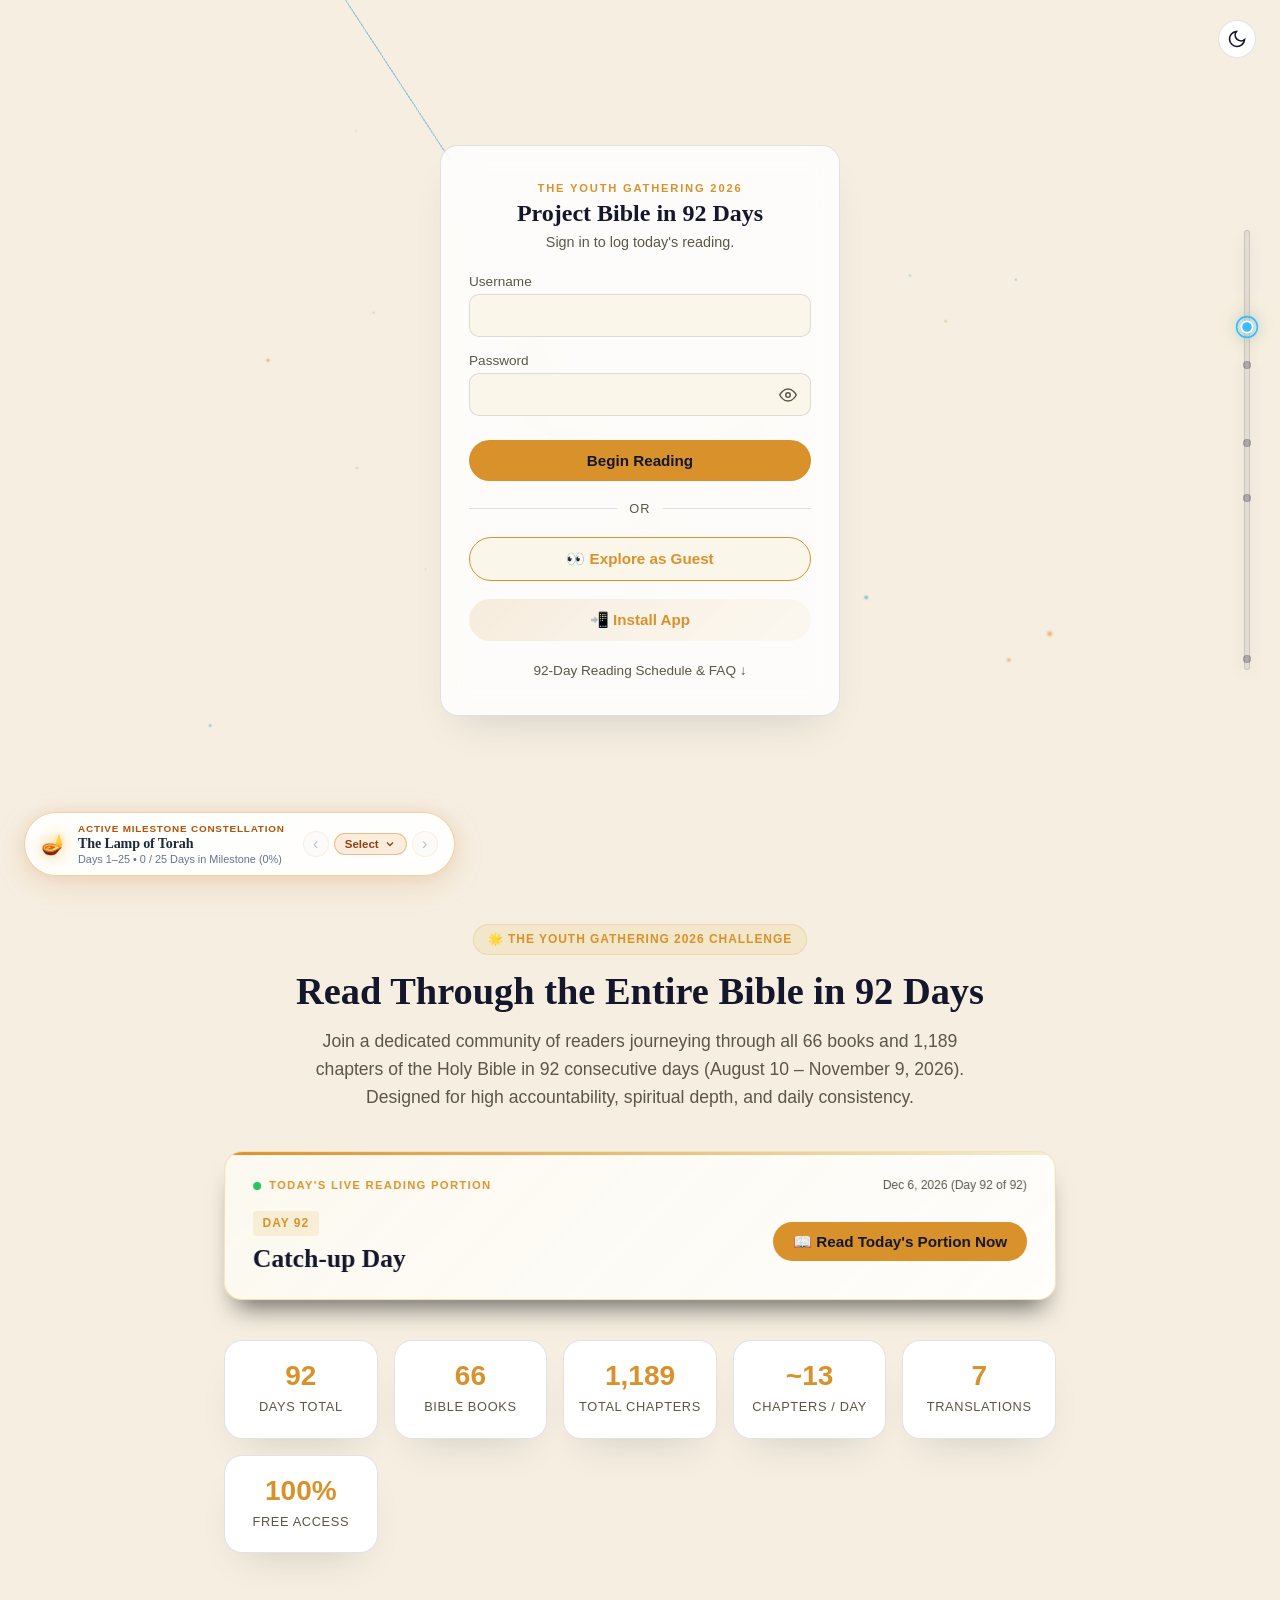
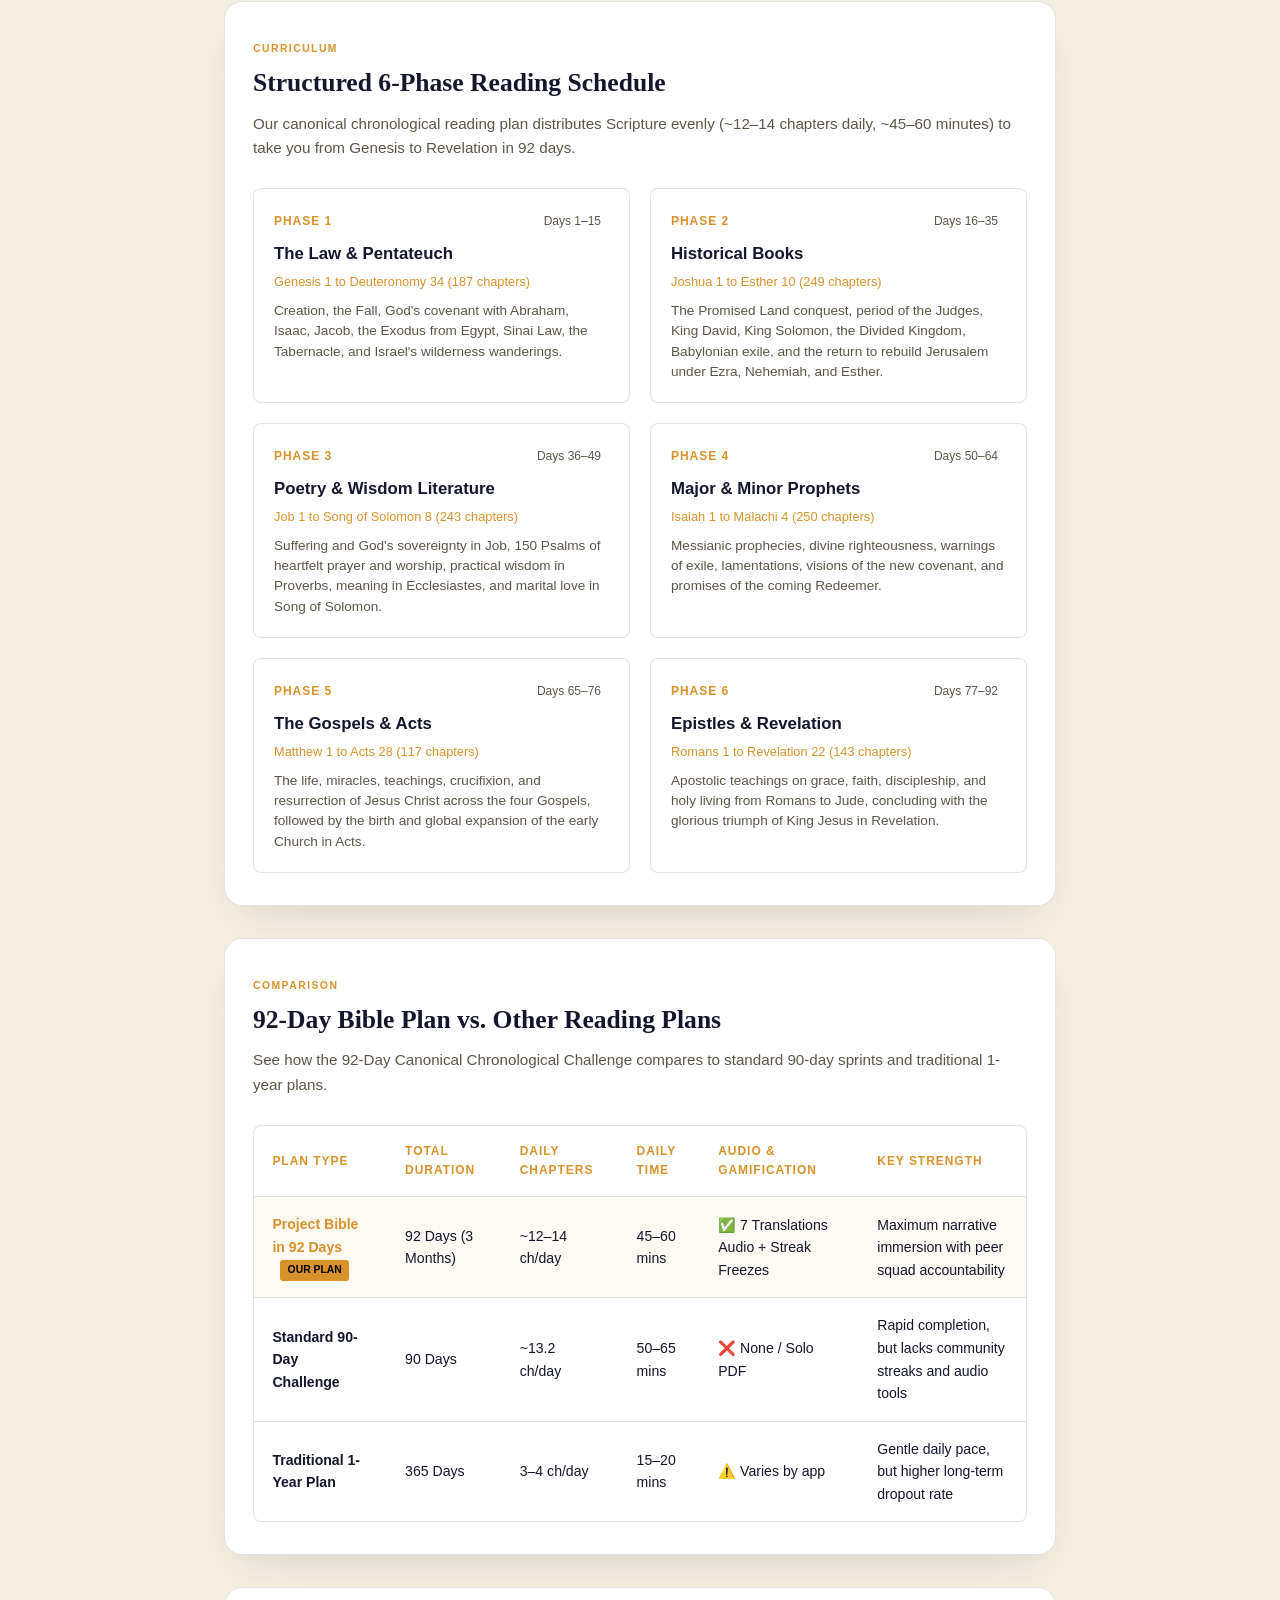
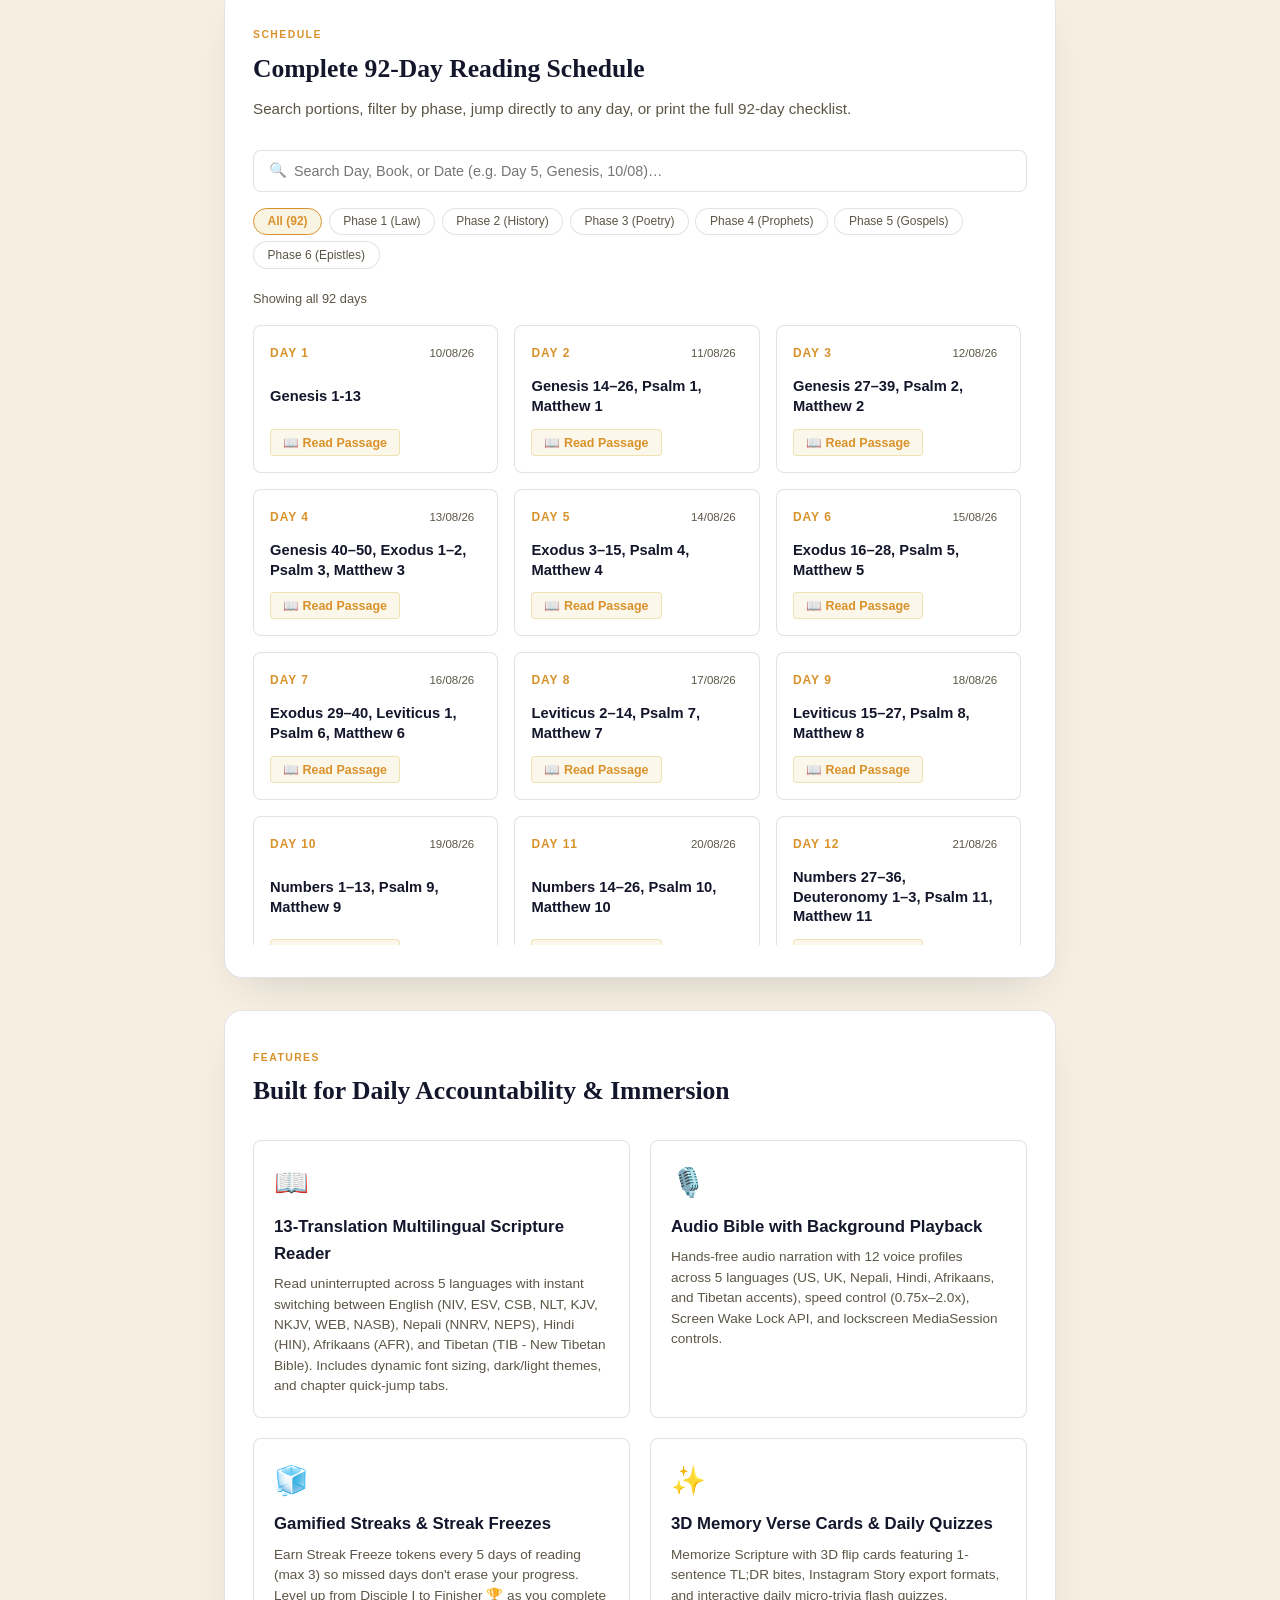
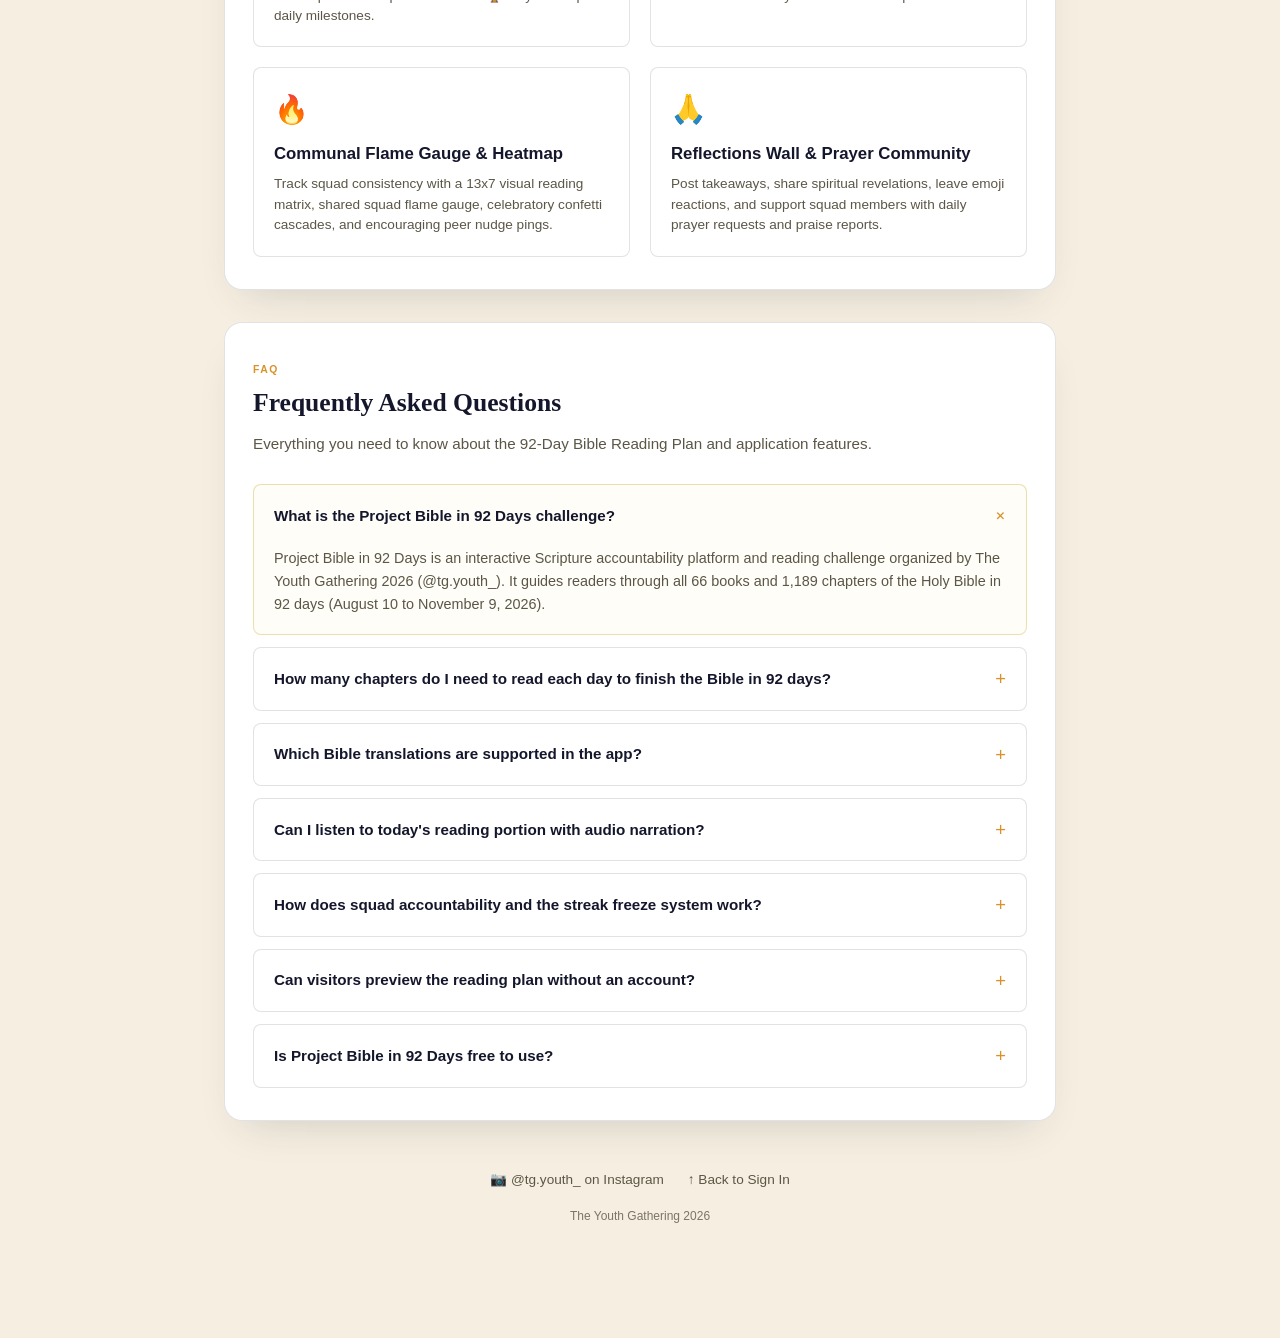
==== index.html @ eb6deeaa "feat(sync): add cross-device notif read sync, fixed-height modal, and vertical cohort magnet" ====
<!DOCTYPE html>
<html lang="en" dir="ltr">
<head>
<meta charset="UTF-8">
<meta name="viewport" content="width=device-width, initial-scale=1.0">
<!-- Security Headers & Content Security Policy (CSP) -->
<meta http-equiv="Content-Security-Policy" content="default-src 'self'; script-src 'self' 'unsafe-inline' https://cdnjs.cloudflare.com https://cdn.jsdelivr.net; style-src 'self' 'unsafe-inline' https://fonts.googleapis.com; font-src 'self' https://fonts.gstatic.com data:; img-src 'self' data: https: blob:; connect-src 'self' https://script.google.com https://script.googleusercontent.com https://bolls.life https://api.biblesupersearch.com https://ipwho.is https://ipapi.co https://api.ipify.org; media-src 'self' blob:; object-src 'none'; base-uri 'self'; form-action 'self';">
<meta name="referrer" content="strict-origin-when-cross-origin">
<meta http-equiv="X-Content-Type-Options" content="nosniff">
<title>Project Bible in 92 Days — The Youth Gathering 2026 | Full Bible Reading Plan & Audio Tracker</title>
<meta name="description" content="Read through the entire Bible in 92 days with The Youth Gathering 2026. Free 92-day Bible reading plan, in-app Scripture reader across 13 translations across 5 languages, audio Bible narration with screen-off playback, gamified streaks, and community discussions.">
<meta name="keywords" content="Bible in 92 Days, 92 day bible reading plan, 92 day bible challenge, read the bible in 92 days, read the bible in 3 months, youth bible reading plan, bible reading schedule, The Youth Gathering 2026, daily bible portions, audio bible tracker, scripture streak tracker, Christian youth group">
<meta name="author" content="The Youth Gathering 2026 (@tg.youth_)">
<meta name="robots" content="index, follow, max-snippet:-1, max-image-preview:large, max-video-preview:-1">
<meta name="googlebot" content="index, follow">
<meta name="bingbot" content="index, follow">
<meta name="google-site-verification" content="40CRs5c7daeR22YvgBiyd0w7VEjawJ8BkTFOO6pg6SQ" />

<!-- Canonical URL -->
<link rel="canonical" href="https://paulzhub.github.io/Bible-in-92-Days/">

<!-- Geo & Local SEO Tags -->
<meta name="geo.region" content="US">
<meta name="geo.placename" content="Global">

<!-- Theme Color & Mobile App Meta -->
<meta name="theme-color" content="#0d1117" media="(prefers-color-scheme: dark)">
<meta name="theme-color" content="#f6f8fa" media="(prefers-color-scheme: light)">
<meta name="mobile-web-app-capable" content="yes">
<meta name="apple-mobile-web-app-capable" content="yes">
<meta name="apple-mobile-web-app-status-bar-style" content="black-translucent">
<meta name="apple-mobile-web-app-title" content="Bible in 92 Days">
<link rel="manifest" href="manifest.webmanifest">

<!-- Instant PWA Install Prompt Capture -->
<script>
  window.deferredInstallPrompt = null;
  window.addEventListener('beforeinstallprompt', function(e) {
    e.preventDefault();
    window.deferredInstallPrompt = e;
    window.dispatchEvent(new CustomEvent('pwa-prompt-ready'));
  });
</script>

<!-- Favicon Set (Cross Cursor & High-Res App Icons) -->
<link rel="icon" type="image/png" href="assets/bible-cursor.png">
<link rel="shortcut icon" href="assets/bible-cursor.png">
<link rel="apple-touch-icon" href="assets/icon-192.png">
<link rel="apple-touch-icon" sizes="192x192" href="assets/icon-192.png">
<link rel="apple-touch-icon" sizes="512x512" href="assets/icon-512.png">

<!-- Open Graph / Social Sharing Meta Tags -->
<meta property="og:type" content="website">
<meta property="og:site_name" content="Project Bible in 92 Days">
<meta property="og:locale" content="en_US">
<meta property="og:url" content="https://paulzhub.github.io/Bible-in-92-Days/">
<meta property="og:title" content="Project Bible in 92 Days — Read the Full Bible in 92 Days">
<meta property="og:description" content="Follow the structured 92-day Bible reading plan with multi-translation scripture reader, audio Bible, streaks, and community accountability.">
<meta property="og:image" content="https://paulzhub.github.io/Bible-in-92-Days/assets/og-image.png">
<meta property="og:image:secure_url" content="https://paulzhub.github.io/Bible-in-92-Days/assets/og-image.png">
<meta property="og:image:type" content="image/png">
<meta property="og:image:width" content="1200">
<meta property="og:image:height" content="630">
<meta property="og:image:alt" content="Project Bible in 92 Days - The Youth Gathering 2026">

<!-- Twitter Card Meta Tags -->
<meta name="twitter:card" content="summary_large_image">
<meta name="twitter:title" content="Project Bible in 92 Days — Read the Full Bible in 92 Days">
<meta name="twitter:description" content="Follow the structured 92-day Bible reading plan with multi-translation scripture reader, audio Bible, streaks, and community accountability.">
<meta name="twitter:image" content="https://paulzhub.github.io/Bible-in-92-Days/assets/og-image.png">
<meta name="twitter:image:alt" content="Project Bible in 92 Days">

<!-- Google Fonts Preconnect & Stylesheet -->
<link rel="preconnect" href="https://fonts.googleapis.com">
<link rel="preconnect" href="https://fonts.gstatic.com" crossorigin>
<link href="https://fonts.googleapis.com/css2?family=Fraunces:opsz,wght@9..144,400;9..144,600;9..144,700&family=Space+Grotesk:wght@400;500;600;700&display=swap" rel="stylesheet">
<link rel="stylesheet" href="style.css?v=28">

<!-- Structured Data (JSON-LD) for SEO & GEO -->
<script type="application/ld+json">
{
  "@context": "https://schema.org",
  "@graph": [
    {
      "@type": "WebSite",
      "@id": "https://paulzhub.github.io/Bible-in-92-Days/#website",
      "url": "https://paulzhub.github.io/Bible-in-92-Days/",
      "name": "Project Bible in 92 Days",
      "alternateName": [
        "Bible in 92 Days",
        "92-Day Bible Reading Plan",
        "The Youth Gathering 2026 Bible Challenge"
      ],
      "description": "Read through the entire Bible in 92 days with daily tracking, multi-translation scripture reading, audio Bible narration, gamified streak tracking, and community reflections.",
      "publisher": {
        "@id": "https://paulzhub.github.io/Bible-in-92-Days/#organization"
      },
      "inLanguage": "en-US",
      "potentialAction": {
        "@type": "SearchAction",
        "target": {
          "@type": "EntryPoint",
          "urlTemplate": "https://paulzhub.github.io/Bible-in-92-Days/?q={search_term_string}"
        },
        "query-input": "required name=search_term_string"
      }
    },
    {
      "@type": "Organization",
      "@id": "https://paulzhub.github.io/Bible-in-92-Days/#organization",
      "name": "The Youth Gathering 2026",
      "url": "https://paulzhub.github.io/Bible-in-92-Days/",
      "logo": "https://paulzhub.github.io/Bible-in-92-Days/assets/bible-cursor.png",
      "sameAs": [
        "https://www.instagram.com/tg.youth_/",
        "https://github.com/Paulzhub/Bible-in-92-Days"
      ]
    },
    {
      "@type": "WebApplication",
      "@id": "https://paulzhub.github.io/Bible-in-92-Days/#app",
      "name": "Project Bible in 92 Days Web Application",
      "url": "https://paulzhub.github.io/Bible-in-92-Days/",
      "applicationCategory": "LifestyleApplication",
      "operatingSystem": "All",
      "browserRequirements": "Requires JavaScript. Requires HTML5.",
      "offers": {
        "@type": "Offer",
        "price": "0",
        "priceCurrency": "USD"
      },
      "featureList": [
        "In-App Scripture Reader with 13 Translations across 5 Languages (English, Nepali, Hindi, Afrikaans, Tibetan)",
        "Audio Bible Narration with Screen-Off and Background Playback across 12 Narrator Voice Profiles",
        "Gamified Squad Accountability with Streak Freezes and Discipleship XP Tiers",
        "3D Memory Verse Cards and Daily Bible Micro-Trivia Flash Quizzes",
        "Community Prayer Wall and Daily Scripture Reflections"
      ]
    },
    {
      "@type": "CreativeWorkSeries",
      "@id": "https://paulzhub.github.io/Bible-in-92-Days/#reading-plan",
      "name": "92-Day Canonical Chronological Bible Reading Plan",
      "headline": "Read Through All 66 Books of the Holy Bible in 92 Days",
      "description": "A comprehensive 92-day structured curriculum reading through all 1,189 chapters of the Old and New Testaments (~12-14 chapters daily, ~45-60 minutes).",
      "startDate": "2026-08-10",
      "endDate": "2026-11-09",
      "inLanguage": "en",
      "creator": {
        "@id": "https://paulzhub.github.io/Bible-in-92-Days/#organization"
      }
    },
    {
      "@type": "BreadcrumbList",
      "@id": "https://paulzhub.github.io/Bible-in-92-Days/#breadcrumbs",
      "itemListElement": [
        {
          "@type": "ListItem",
          "position": 1,
          "name": "Home",
          "item": "https://paulzhub.github.io/Bible-in-92-Days/"
        },
        {
          "@type": "ListItem",
          "position": 2,
          "name": "92-Day Reading Schedule",
          "item": "https://paulzhub.github.io/Bible-in-92-Days/#reading-syllabus"
        },
        {
          "@type": "ListItem",
          "position": 3,
          "name": "FAQ and Features",
          "item": "https://paulzhub.github.io/Bible-in-92-Days/#frequently-asked-questions"
        }
      ]
    },
    {
      "@type": "FAQPage",
      "@id": "https://paulzhub.github.io/Bible-in-92-Days/#faq",
      "mainEntity": [
        {
          "@type": "Question",
          "name": "What is the Project Bible in 92 Days challenge?",
          "acceptedAnswer": {
            "@type": "Answer",
            "text": "Project Bible in 92 Days is an interactive Scripture accountability platform and reading challenge organized by The Youth Gathering 2026 (@tg.youth_). It guides readers through all 66 books and 1,189 chapters of the Holy Bible in 92 days (August 10 to November 9, 2026)."
          }
        },
        {
          "@type": "Question",
          "name": "How many chapters do I need to read each day to finish the Bible in 92 days?",
          "acceptedAnswer": {
            "@type": "Answer",
            "text": "Readers read approximately 12 to 14 chapters per day, requiring about 45 to 60 minutes of daily reading or audio narration."
          }
        },
        {
          "@type": "Question",
          "name": "Which Bible translations are supported in the app?",
          "acceptedAnswer": {
            "@type": "Answer",
            "text": "The platform features 13 translations across 5 languages with instant toggling: English (NIV, ESV, CSB, NLT, KJV, NKJV, WEB, NASB), Nepali (NNRV, NEPS), Hindi (HIN), Afrikaans (AFR), and Tibetan (TIB - New Tibetan Bible)."
          }
        },
        {
          "@type": "Question",
          "name": "Can I listen to today's reading portion with audio narration?",
          "acceptedAnswer": {
            "@type": "Answer",
            "text": "Yes! The app features a built-in Audio Bible narrator with 12 voice profiles (US, UK, Nepali, Hindi, Afrikaans, and Tibetan male and female narrators), adjustable speed modulation (0.75x to 2.0x), background playback, Screen Wake Lock API keep-alive, and lockscreen media controls via the MediaSession API."
          }
        },
        {
          "@type": "Question",
          "name": "How does squad accountability and the streak freeze system work?",
          "acceptedAnswer": {
            "@type": "Answer",
            "text": "Readers log daily completions to maintain reading streaks and level up through 10 Disciple XP tiers. Every 5 days of reading earns 1 Streak Freeze token (capped at 3 maximum), which automatically protects streaks if a reader misses a day."
          }
        },
        {
          "@type": "Question",
          "name": "Can visitors preview the reading plan without an account?",
          "acceptedAnswer": {
            "@type": "Answer",
            "text": "Yes! Visitors can preview the entire 92-day reading schedule, daily portions, FAQs, and test-drive the application using instant guest access."
          }
        },
        {
          "@type": "Question",
          "name": "Is Project Bible in 92 Days free to use?",
          "acceptedAnswer": {
            "@type": "Answer",
            "text": "Yes, Project Bible in 92 Days is 100% free and open-source, created for Christian youth discipleship and community Scripture reading."
          }
        }
      ]
    }
  ]
}
</script>
</head>
<body>

  <!-- AMBIENT CELESTIAL 3D CANVAS -->
  <canvas id="ambient-canvas" class="ambient-canvas" aria-hidden="true"></canvas>

  <!-- VERTICAL SCROLL SCRUBBER RAIL -->
  <aside id="scroll-scrubber-rail" class="scroll-scrubber-rail" aria-label="Reading journey scroll progress and section navigator" hidden>
    <div class="scrubber-rail-inner">
      <div class="scrubber-track" id="scrubber-track">
        <div class="scrubber-fill" id="scrubber-fill"></div>
        <div class="scrubber-glow-thumb" id="scrubber-glow-thumb"></div>
        <div class="scrubber-markers-container" id="scrubber-markers-container"></div>
      </div>
    </div>
  </aside>

  <!-- AMBIENT CONSTELLATION SCRIPTURE HUD -->
  <aside id="constellation-hud" class="constellation-hud" aria-label="Milestone Constellation Navigator">
    <div class="constellation-hud-icon" id="constellation-hud-icon">✨</div>
    <div class="constellation-hud-body">
      <div class="constellation-hud-eyebrow" id="constellation-hud-phase">Milestone Constellation</div>
      <div class="constellation-hud-name" id="constellation-hud-name">The Lamp of Torah</div>
      <div class="constellation-hud-days" id="constellation-hud-days">Days 1–25 • Pentateuch</div>
    </div>
    <div class="constellation-hud-actions">
      <button id="constellation-prev-btn" class="constellation-nav-btn" type="button" aria-label="Previous unlocked constellation" title="Previous unlocked constellation">‹</button>
      <button id="constellation-menu-btn" class="constellation-menu-btn" type="button" aria-label="Select milestone constellation" title="Select milestone constellation" aria-expanded="false">
        <span>Select</span>
        <svg width="12" height="12" viewBox="0 0 24 24" fill="none" stroke="currentColor" stroke-width="2.5"><path d="M6 9l6 6 6-6"/></svg>
      </button>
      <button id="constellation-next-btn" class="constellation-nav-btn" type="button" aria-label="Next unlocked constellation" title="Next unlocked constellation">›</button>
    </div>
  </aside>

  <!-- CONSTELLATION PICKER POPOVER MENU -->
  <div id="constellation-picker-menu" class="constellation-picker-menu" hidden aria-label="Constellation Selector">
    <div class="constellation-picker-header">
      <div class="constellation-picker-title">✨ Star Map of Scripture</div>
      <button id="constellation-picker-close" class="constellation-picker-close" type="button" aria-label="Close constellation menu">&times;</button>
    </div>
    <p class="constellation-picker-subtitle">Select any current or previously unlocked milestone to illuminate in the celestial background:</p>
    <div class="constellation-picker-list" id="constellation-picker-list" role="list">
      <!-- Dynamic list in app.js -->
    </div>
    <div class="constellation-picker-footer">
      <button id="constellation-reset-current" class="constellation-reset-btn" type="button">
        ↺ Back to Current Milestone
      </button>
    </div>
  </div>

  <!-- LOGIN GATE -->
  <div id="login-screen" class="login-screen">
    <button id="login-theme-toggle" class="icon-btn login-theme-toggle-btn" type="button" aria-label="Toggle light and dark mode" title="Toggle light and dark mode">
      <svg id="login-theme-icon-moon" width="20" height="20" viewBox="0 0 24 24" fill="none" stroke="currentColor" stroke-width="2"><path d="M21 12.79A9 9 0 1 1 11.21 3 7 7 0 0 0 21 12.79z"/></svg>
      <svg id="login-theme-icon-sun" width="20" height="20" viewBox="0 0 24 24" fill="none" stroke="currentColor" stroke-width="2" hidden><circle cx="12" cy="12" r="5"/><path d="M12 1v2M12 21v2M4.22 4.22l1.42 1.42M18.36 18.36l1.42 1.42M1 12h2M21 12h2M4.22 19.78l1.42-1.42M18.36 5.64l1.42-1.42"/></svg>
    </button>
    <form id="login-form" class="login-card">
      <p class="login-eyebrow">The Youth Gathering 2026</p>
      <h1 class="login-title">Project Bible in 92 Days</h1>
      <p class="login-sub">Sign in to log today's reading.</p>
      <label class="field">
        <span>Username</span>
        <input type="text" id="login-username" autocomplete="username" required>
      </label>
      <label class="field password-field">
        <span>Password</span>
        <div class="password-input-wrap">
          <input type="password" id="login-password" autocomplete="current-password" required>
          <button type="button" id="toggle-password-btn" class="toggle-password-btn" aria-label="Toggle password visibility" title="Show/Hide password">
            <svg id="eye-icon-show" width="18" height="18" viewBox="0 0 24 24" fill="none" stroke="currentColor" stroke-width="2"><path d="M1 12s4-8 11-8 11 8 11 8-4 8-11 8-11-8-11-8z"/><circle cx="12" cy="12" r="3"/></svg>
            <svg id="eye-icon-hide" width="18" height="18" viewBox="0 0 24 24" fill="none" stroke="currentColor" stroke-width="2" hidden><path d="M17.94 17.94A10.07 10.07 0 0 1 12 20c-7 0-11-8-11-8a18.45 18.45 0 0 1 5.06-5.94M9.9 4.24A9.12 9.12 0 0 1 12 4c7 0 11 8 11 8a18.5 18.5 0 0 1-2.16 3.19m-6.72-1.07a3 3 0 1 1-4.24-4.24"/><line x1="1" y1="1" x2="23" y2="23"/></svg>
          </button>
        </div>
      </label>
      <p id="login-error" class="form-error" hidden></p>
      <button type="submit" class="btn btn-primary">Begin Reading</button>

      <div class="login-divider">
        <span>or</span>
      </div>
      <button type="button" id="guest-quick-login-btn" class="btn btn-secondary btn-guest-login" title="Explore reading plan as Guest">
        <span>👀 Explore as Guest</span>
      </button>
      <div id="login-pwa-install-wrap" class="login-pwa-install-wrap" hidden>
        <button type="button" id="login-pwa-install-btn" class="btn btn-pwa-install" title="Install Bible in 92 Days App on this device">
          <span>📲 Install App</span>
        </button>
      </div>
      <div class="login-public-link-wrap">
        <a href="#public-overview" class="login-public-link">92-Day Reading Schedule & FAQ ↓</a>
      </div>
    </form>
  </div>

  <!-- PUBLIC SEO / GEO KNOWLEDGE HUB & PLAN OVERVIEW -->
  <article id="public-overview" class="public-seo-hub" aria-label="About Project Bible in 92 Days">
    <!-- RETURN TO DASHBOARD BAR (Visible when accessed by logged-in users) -->
    <div id="overview-return-bar" class="overview-return-bar" hidden>
      <button type="button" id="overview-return-btn" class="btn btn-secondary btn-return-dash">
        <svg width="14" height="14" viewBox="0 0 24 24" fill="none" stroke="currentColor" stroke-width="2.2" stroke-linecap="round" stroke-linejoin="round"><path d="M19 12H5M12 19l-7-7 7-7"/></svg>
        <span>Return to Dashboard</span>
      </button>
      <div class="overview-return-actions">
        <span id="overview-return-username" class="overview-return-user"></span>
        <button id="overview-theme-toggle" class="icon-btn overview-theme-toggle-btn" type="button" aria-label="Toggle light and dark mode" title="Toggle light and dark mode">
          <svg id="overview-theme-icon-moon" width="18" height="18" viewBox="0 0 24 24" fill="none" stroke="currentColor" stroke-width="2"><path d="M21 12.79A9 9 0 1 1 11.21 3 7 7 0 0 0 21 12.79z"/></svg>
          <svg id="overview-theme-icon-sun" width="18" height="18" viewBox="0 0 24 24" fill="none" stroke="currentColor" stroke-width="2" hidden><circle cx="12" cy="12" r="5"/><path d="M12 1v2M12 21v2M4.22 4.22l1.42 1.42M18.36 18.36l1.42 1.42M1 12h2M21 12h2M4.22 19.78l1.42-1.42M18.36 5.64l1.42-1.42"/></svg>
        </button>
      </div>
    </div>
      <!-- 1. Hero & Mission -->
      <header class="public-hub-header">
        <span class="public-pill">🌟 The Youth Gathering 2026 Challenge</span>
        <h2 class="public-hub-title">Read Through the Entire Bible in 92 Days</h2>
        <p class="public-hub-subtitle">
          Join a dedicated community of readers journeying through all 66 books and 1,189 chapters of the Holy Bible in 92 consecutive days (August 10 – November 9, 2026). Designed for high accountability, spiritual depth, and daily consistency.
        </p>
      </header>

            <!-- DYNAMIC REAL-TIME "TODAY'S READING" PUBLIC PREVIEW CARD -->
      <section id="public-today-preview" class="public-today-preview-card kinetic-tilt-card" aria-label="Today's Live Reading Portion">
        <div class="kinetic-sheen" aria-hidden="true"></div>
        <div class="today-preview-badge-row">
          <span class="live-pulse-dot" aria-hidden="true"></span>
          <span class="today-preview-badge">TODAY'S LIVE READING PORTION</span>
          <span id="public-today-date-badge" class="today-preview-date">August 10, 2026 – November 9, 2026</span>
        </div>
        <div class="today-preview-content">
          <div class="today-preview-text-wrap">
            <span id="public-today-day-num" class="today-preview-day">Day 1</span>
            <h3 id="public-today-portion-text" class="today-preview-portion">Genesis 1-13</h3>
          </div>
          <button type="button" id="public-read-today-btn" class="btn btn-primary btn-today-read">
            <span>📖 Read Today's Portion Now</span>
          </button>
        </div>
      </section>

      <!-- 2. Fast Facts & Key Metrics Grid -->
      <section class="seo-stats-grid" aria-label="Key Facts & Challenge Metrics">
        <div class="seo-stat-card">
          <span class="seo-stat-val">92</span>
          <span class="seo-stat-lbl">Days Total</span>
        </div>
        <div class="seo-stat-card">
          <span class="seo-stat-val">66</span>
          <span class="seo-stat-lbl">Bible Books</span>
        </div>
        <div class="seo-stat-card">
          <span class="seo-stat-val">1,189</span>
          <span class="seo-stat-lbl">Total Chapters</span>
        </div>
        <div class="seo-stat-card">
          <span class="seo-stat-val">~13</span>
          <span class="seo-stat-lbl">Chapters / Day</span>
        </div>
        <div class="seo-stat-card">
          <span class="seo-stat-val">7</span>
          <span class="seo-stat-lbl">Translations</span>
        </div>
        <div class="seo-stat-card">
          <span class="seo-stat-val">100%</span>
          <span class="seo-stat-lbl">Free Access</span>
        </div>
      </section>

      <!-- 3. 92-Day Reading Curriculum Breakdown -->
      <section id="reading-syllabus" class="public-hub-section" aria-label="92-Day Reading Curriculum">
        <div class="section-badge-wrap">
          <span class="section-tag">CURRICULUM</span>
          <h3 class="section-heading">Structured 6-Phase Reading Schedule</h3>
          <p class="section-desc">Our canonical chronological reading plan distributes Scripture evenly (~12–14 chapters daily, ~45–60 minutes) to take you from Genesis to Revelation in 92 days.</p>
        </div>

        <div class="syllabus-phases-grid">
          <div class="phase-card">
            <div class="phase-header">
              <span class="phase-number">Phase 1</span>
              <span class="phase-days">Days 1–15</span>
            </div>
            <h4 class="phase-title">The Law & Pentateuch</h4>
            <p class="phase-books">Genesis 1 to Deuteronomy 34 (187 chapters)</p>
            <p class="phase-summary">Creation, the Fall, God's covenant with Abraham, Isaac, Jacob, the Exodus from Egypt, Sinai Law, the Tabernacle, and Israel's wilderness wanderings.</p>
          </div>

          <div class="phase-card">
            <div class="phase-header">
              <span class="phase-number">Phase 2</span>
              <span class="phase-days">Days 16–35</span>
            </div>
            <h4 class="phase-title">Historical Books</h4>
            <p class="phase-books">Joshua 1 to Esther 10 (249 chapters)</p>
            <p class="phase-summary">The Promised Land conquest, period of the Judges, King David, King Solomon, the Divided Kingdom, Babylonian exile, and the return to rebuild Jerusalem under Ezra, Nehemiah, and Esther.</p>
          </div>

          <div class="phase-card">
            <div class="phase-header">
              <span class="phase-number">Phase 3</span>
              <span class="phase-days">Days 36–49</span>
            </div>
            <h4 class="phase-title">Poetry & Wisdom Literature</h4>
            <p class="phase-books">Job 1 to Song of Solomon 8 (243 chapters)</p>
            <p class="phase-summary">Suffering and God's sovereignty in Job, 150 Psalms of heartfelt prayer and worship, practical wisdom in Proverbs, meaning in Ecclesiastes, and marital love in Song of Solomon.</p>
          </div>

          <div class="phase-card">
            <div class="phase-header">
              <span class="phase-number">Phase 4</span>
              <span class="phase-days">Days 50–64</span>
            </div>
            <h4 class="phase-title">Major & Minor Prophets</h4>
            <p class="phase-books">Isaiah 1 to Malachi 4 (250 chapters)</p>
            <p class="phase-summary">Messianic prophecies, divine righteousness, warnings of exile, lamentations, visions of the new covenant, and promises of the coming Redeemer.</p>
          </div>

          <div class="phase-card">
            <div class="phase-header">
              <span class="phase-number">Phase 5</span>
              <span class="phase-days">Days 65–76</span>
            </div>
            <h4 class="phase-title">The Gospels & Acts</h4>
            <p class="phase-books">Matthew 1 to Acts 28 (117 chapters)</p>
            <p class="phase-summary">The life, miracles, teachings, crucifixion, and resurrection of Jesus Christ across the four Gospels, followed by the birth and global expansion of the early Church in Acts.</p>
          </div>

          <div class="phase-card">
            <div class="phase-header">
              <span class="phase-number">Phase 6</span>
              <span class="phase-days">Days 77–92</span>
            </div>
            <h4 class="phase-title">Epistles & Revelation</h4>
            <p class="phase-books">Romans 1 to Revelation 22 (143 chapters)</p>
            <p class="phase-summary">Apostolic teachings on grace, faith, discipleship, and holy living from Romans to Jude, concluding with the glorious triumph of King Jesus in Revelation.</p>
          </div>
        </div>
      </section>

            <!-- GEO COMPARATIVE PACING TABLE -->
      <section id="pacing-comparison-section" class="public-hub-section" aria-label="Reading Plan Comparison">
        <div class="section-badge-wrap">
          <span class="section-tag">COMPARISON</span>
          <h3 class="section-heading">92-Day Bible Plan vs. Other Reading Plans</h3>
          <p class="section-desc">See how the 92-Day Canonical Chronological Challenge compares to standard 90-day sprints and traditional 1-year plans.</p>
        </div>
        <div class="comparison-table-wrap">
          <table class="comparison-table" aria-label="Bible Reading Plan Comparison Table">
            <thead>
              <tr>
                <th scope="col">Plan Type</th>
                <th scope="col">Total Duration</th>
                <th scope="col">Daily Chapters</th>
                <th scope="col">Daily Time</th>
                <th scope="col">Audio & Gamification</th>
                <th scope="col">Key Strength</th>
              </tr>
            </thead>
            <tbody>
              <tr class="highlight-row">
                <th scope="row">
                  <strong>Project Bible in 92 Days</strong>
                  <span class="table-badge">Our Plan</span>
                </th>
                <td>92 Days (3 Months)</td>
                <td>~12–14 ch/day</td>
                <td>45–60 mins</td>
                <td>✅ 7 Translations Audio + Streak Freezes</td>
                <td>Maximum narrative immersion with peer squad accountability</td>
              </tr>
              <tr>
                <th scope="row">Standard 90-Day Challenge</th>
                <td>90 Days</td>
                <td>~13.2 ch/day</td>
                <td>50–65 mins</td>
                <td>❌ None / Solo PDF</td>
                <td>Rapid completion, but lacks community streaks and audio tools</td>
              </tr>
              <tr>
                <th scope="row">Traditional 1-Year Plan</th>
                <td>365 Days</td>
                <td>3–4 ch/day</td>
                <td>15–20 mins</td>
                <td>⚠️ Varies by app</td>
                <td>Gentle daily pace, but higher long-term dropout rate</td>
              </tr>
            </tbody>
          </table>
        </div>
      </section>

      <!-- FULL 92-DAY CRAWLABLE READING SCHEDULE (Searchable, Printable & Deep-Linkable) -->
      <section id="full-schedule-section" class="public-hub-section" aria-label="Complete 92-Day Reading Schedule">
        <div class="section-badge-wrap">
          <span class="section-tag">SCHEDULE</span>
          <h3 class="section-heading">Complete 92-Day Reading Schedule</h3>
          <p class="section-desc">Search portions, filter by phase, jump directly to any day, or print the full 92-day checklist.</p>
        </div>
        <div class="public-schedule-controls">
          <div class="schedule-search-box">
            <span class="schedule-search-icon" aria-hidden="true">🔍</span>
            <input type="text" id="public-schedule-search" class="schedule-search-input" placeholder="Search Day, Book, or Date (e.g. Day 5, Genesis, 10/08)…" aria-label="Search 92-day schedule">
            <button type="button" id="public-search-clear" class="schedule-search-clear" aria-label="Clear schedule search" hidden>&times;</button>
          </div>
          <div class="schedule-filter-actions">
            <div id="public-phase-chips" class="phase-chips-group">
              <button type="button" class="phase-chip active" data-phase="all">All (92)</button>
              <button type="button" class="phase-chip" data-phase="1">Phase 1 (Law)</button>
              <button type="button" class="phase-chip" data-phase="2">Phase 2 (History)</button>
              <button type="button" class="phase-chip" data-phase="3">Phase 3 (Poetry)</button>
              <button type="button" class="phase-chip" data-phase="4">Phase 4 (Prophets)</button>
              <button type="button" class="phase-chip" data-phase="5">Phase 5 (Gospels)</button>
              <button type="button" class="phase-chip" data-phase="6">Phase 6 (Epistles)</button>
            </div>
          </div>
        </div>
        <div id="public-schedule-count" class="public-schedule-count">Showing all 92 days</div>
        <div id="public-schedule-grid" class="public-schedule-grid" data-lenis-prevent>
          <div class="public-day-card" id="day-1" data-day="1" data-phase="1">
            <div class="public-day-header">
              <span class="public-day-badge">Day 1</span>
              <span class="public-day-date">10/08/26</span>
            </div>
            <p class="public-day-portion">Genesis 1-13</p>
            <button type="button" class="btn-public-read" data-day="1" data-portion="Genesis 1-13" title="Read Day 1 passage">📖 Read Passage</button>
          </div>
          <div class="public-day-card" id="day-2" data-day="2" data-phase="1">
            <div class="public-day-header">
              <span class="public-day-badge">Day 2</span>
              <span class="public-day-date">11/08/26</span>
            </div>
            <p class="public-day-portion">Genesis 14–26, Psalm 1, Matthew 1</p>
            <button type="button" class="btn-public-read" data-day="2" data-portion="Genesis 14–26, Psalm 1, Matthew 1" title="Read Day 2 passage">📖 Read Passage</button>
          </div>
          <div class="public-day-card" id="day-3" data-day="3" data-phase="1">
            <div class="public-day-header">
              <span class="public-day-badge">Day 3</span>
              <span class="public-day-date">12/08/26</span>
            </div>
            <p class="public-day-portion">Genesis 27–39, Psalm 2, Matthew 2</p>
            <button type="button" class="btn-public-read" data-day="3" data-portion="Genesis 27–39, Psalm 2, Matthew 2" title="Read Day 3 passage">📖 Read Passage</button>
          </div>
          <div class="public-day-card" id="day-4" data-day="4" data-phase="1">
            <div class="public-day-header">
              <span class="public-day-badge">Day 4</span>
              <span class="public-day-date">13/08/26</span>
            </div>
            <p class="public-day-portion">Genesis 40–50, Exodus 1–2, Psalm 3, Matthew 3</p>
            <button type="button" class="btn-public-read" data-day="4" data-portion="Genesis 40–50, Exodus 1–2, Psalm 3, Matthew 3" title="Read Day 4 passage">📖 Read Passage</button>
          </div>
          <div class="public-day-card" id="day-5" data-day="5" data-phase="1">
            <div class="public-day-header">
              <span class="public-day-badge">Day 5</span>
              <span class="public-day-date">14/08/26</span>
            </div>
            <p class="public-day-portion">Exodus 3–15, Psalm 4, Matthew 4</p>
            <button type="button" class="btn-public-read" data-day="5" data-portion="Exodus 3–15, Psalm 4, Matthew 4" title="Read Day 5 passage">📖 Read Passage</button>
          </div>
          <div class="public-day-card" id="day-6" data-day="6" data-phase="1">
            <div class="public-day-header">
              <span class="public-day-badge">Day 6</span>
              <span class="public-day-date">15/08/26</span>
            </div>
            <p class="public-day-portion">Exodus 16–28, Psalm 5, Matthew 5</p>
            <button type="button" class="btn-public-read" data-day="6" data-portion="Exodus 16–28, Psalm 5, Matthew 5" title="Read Day 6 passage">📖 Read Passage</button>
          </div>
          <div class="public-day-card" id="day-7" data-day="7" data-phase="1">
            <div class="public-day-header">
              <span class="public-day-badge">Day 7</span>
              <span class="public-day-date">16/08/26</span>
            </div>
            <p class="public-day-portion">Exodus 29–40, Leviticus 1, Psalm 6, Matthew 6</p>
            <button type="button" class="btn-public-read" data-day="7" data-portion="Exodus 29–40, Leviticus 1, Psalm 6, Matthew 6" title="Read Day 7 passage">📖 Read Passage</button>
          </div>
          <div class="public-day-card" id="day-8" data-day="8" data-phase="1">
            <div class="public-day-header">
              <span class="public-day-badge">Day 8</span>
              <span class="public-day-date">17/08/26</span>
            </div>
            <p class="public-day-portion">Leviticus 2–14, Psalm 7, Matthew 7</p>
            <button type="button" class="btn-public-read" data-day="8" data-portion="Leviticus 2–14, Psalm 7, Matthew 7" title="Read Day 8 passage">📖 Read Passage</button>
          </div>
          <div class="public-day-card" id="day-9" data-day="9" data-phase="1">
            <div class="public-day-header">
              <span class="public-day-badge">Day 9</span>
              <span class="public-day-date">18/08/26</span>
            </div>
            <p class="public-day-portion">Leviticus 15–27, Psalm 8, Matthew 8</p>
            <button type="button" class="btn-public-read" data-day="9" data-portion="Leviticus 15–27, Psalm 8, Matthew 8" title="Read Day 9 passage">📖 Read Passage</button>
          </div>
          <div class="public-day-card" id="day-10" data-day="10" data-phase="1">
            <div class="public-day-header">
              <span class="public-day-badge">Day 10</span>
              <span class="public-day-date">19/08/26</span>
            </div>
            <p class="public-day-portion">Numbers 1–13, Psalm 9, Matthew 9</p>
            <button type="button" class="btn-public-read" data-day="10" data-portion="Numbers 1–13, Psalm 9, Matthew 9" title="Read Day 10 passage">📖 Read Passage</button>
          </div>
          <div class="public-day-card" id="day-11" data-day="11" data-phase="1">
            <div class="public-day-header">
              <span class="public-day-badge">Day 11</span>
              <span class="public-day-date">20/08/26</span>
            </div>
            <p class="public-day-portion">Numbers 14–26, Psalm 10, Matthew 10</p>
            <button type="button" class="btn-public-read" data-day="11" data-portion="Numbers 14–26, Psalm 10, Matthew 10" title="Read Day 11 passage">📖 Read Passage</button>
          </div>
          <div class="public-day-card" id="day-12" data-day="12" data-phase="1">
            <div class="public-day-header">
              <span class="public-day-badge">Day 12</span>
              <span class="public-day-date">21/08/26</span>
            </div>
            <p class="public-day-portion">Numbers 27–36, Deuteronomy 1–3, Psalm 11, Matthew 11</p>
            <button type="button" class="btn-public-read" data-day="12" data-portion="Numbers 27–36, Deuteronomy 1–3, Psalm 11, Matthew 11" title="Read Day 12 passage">📖 Read Passage</button>
          </div>
          <div class="public-day-card" id="day-13" data-day="13" data-phase="1">
            <div class="public-day-header">
              <span class="public-day-badge">Day 13</span>
              <span class="public-day-date">22/08/26</span>
            </div>
            <p class="public-day-portion">Deuteronomy 4–16, Psalm 12, Matthew 12</p>
            <button type="button" class="btn-public-read" data-day="13" data-portion="Deuteronomy 4–16, Psalm 12, Matthew 12" title="Read Day 13 passage">📖 Read Passage</button>
          </div>
          <div class="public-day-card" id="day-14" data-day="14" data-phase="1">
            <div class="public-day-header">
              <span class="public-day-badge">Day 14</span>
              <span class="public-day-date">23/08/26</span>
            </div>
            <p class="public-day-portion">Deuteronomy 17–29, Psalm 13, Matthew 13</p>
            <button type="button" class="btn-public-read" data-day="14" data-portion="Deuteronomy 17–29, Psalm 13, Matthew 13" title="Read Day 14 passage">📖 Read Passage</button>
          </div>
          <div class="public-day-card" id="day-15" data-day="15" data-phase="1">
            <div class="public-day-header">
              <span class="public-day-badge">Day 15</span>
              <span class="public-day-date">24/08/26</span>
            </div>
            <p class="public-day-portion">Deuteronomy 30–34, Joshua 1–8, Psalm 14, Matthew 14</p>
            <button type="button" class="btn-public-read" data-day="15" data-portion="Deuteronomy 30–34, Joshua 1–8, Psalm 14, Matthew 14" title="Read Day 15 passage">📖 Read Passage</button>
          </div>
          <div class="public-day-card" id="day-16" data-day="16" data-phase="2">
            <div class="public-day-header">
              <span class="public-day-badge">Day 16</span>
              <span class="public-day-date">25/08/26</span>
            </div>
            <p class="public-day-portion">Joshua 9–21, Psalm 15, Matthew 15</p>
            <button type="button" class="btn-public-read" data-day="16" data-portion="Joshua 9–21, Psalm 15, Matthew 15" title="Read Day 16 passage">📖 Read Passage</button>
          </div>
          <div class="public-day-card" id="day-17" data-day="17" data-phase="2">
            <div class="public-day-header">
              <span class="public-day-badge">Day 17</span>
              <span class="public-day-date">26/08/26</span>
            </div>
            <p class="public-day-portion">Joshua 22–24, Judges 1–10, Psalm 16, Matthew 16</p>
            <button type="button" class="btn-public-read" data-day="17" data-portion="Joshua 22–24, Judges 1–10, Psalm 16, Matthew 16" title="Read Day 17 passage">📖 Read Passage</button>
          </div>
          <div class="public-day-card" id="day-18" data-day="18" data-phase="2">
            <div class="public-day-header">
              <span class="public-day-badge">Day 18</span>
              <span class="public-day-date">27/08/26</span>
            </div>
            <p class="public-day-portion">Judges 11–21, Ruth 1–2, Psalm 17, Matthew 17</p>
            <button type="button" class="btn-public-read" data-day="18" data-portion="Judges 11–21, Ruth 1–2, Psalm 17, Matthew 17" title="Read Day 18 passage">📖 Read Passage</button>
          </div>
          <div class="public-day-card" id="day-19" data-day="19" data-phase="2">
            <div class="public-day-header">
              <span class="public-day-badge">Day 19</span>
              <span class="public-day-date">28/08/26</span>
            </div>
            <p class="public-day-portion">Ruth 3–4, 1 Samuel 1–11, Psalm 18, Matthew 18</p>
            <button type="button" class="btn-public-read" data-day="19" data-portion="Ruth 3–4, 1 Samuel 1–11, Psalm 18, Matthew 18" title="Read Day 19 passage">📖 Read Passage</button>
          </div>
          <div class="public-day-card" id="day-20" data-day="20" data-phase="2">
            <div class="public-day-header">
              <span class="public-day-badge">Day 20</span>
              <span class="public-day-date">29/08/26</span>
            </div>
            <p class="public-day-portion">1 Samuel 12–24, Psalm 19, Matthew 19</p>
            <button type="button" class="btn-public-read" data-day="20" data-portion="1 Samuel 12–24, Psalm 19, Matthew 19" title="Read Day 20 passage">📖 Read Passage</button>
          </div>
          <div class="public-day-card" id="day-21" data-day="21" data-phase="2">
            <div class="public-day-header">
              <span class="public-day-badge">Day 21</span>
              <span class="public-day-date">30/08/26</span>
            </div>
            <p class="public-day-portion">1 Samuel 25–31, 2 Samuel 1–6, Psalm 20, Matthew 20</p>
            <button type="button" class="btn-public-read" data-day="21" data-portion="1 Samuel 25–31, 2 Samuel 1–6, Psalm 20, Matthew 20" title="Read Day 21 passage">📖 Read Passage</button>
          </div>
          <div class="public-day-card" id="day-22" data-day="22" data-phase="2">
            <div class="public-day-header">
              <span class="public-day-badge">Day 22</span>
              <span class="public-day-date">31/08/26</span>
            </div>
            <p class="public-day-portion">2 Samuel 7–19, Psalm 21, Matthew 21</p>
            <button type="button" class="btn-public-read" data-day="22" data-portion="2 Samuel 7–19, Psalm 21, Matthew 21" title="Read Day 22 passage">📖 Read Passage</button>
          </div>
          <div class="public-day-card" id="day-23" data-day="23" data-phase="2">
            <div class="public-day-header">
              <span class="public-day-badge">Day 23</span>
              <span class="public-day-date">01/09/26</span>
            </div>
            <p class="public-day-portion">2 Samuel 20–24, 1 Kings 1–8, Psalm 22, Matthew 22</p>
            <button type="button" class="btn-public-read" data-day="23" data-portion="2 Samuel 20–24, 1 Kings 1–8, Psalm 22, Matthew 22" title="Read Day 23 passage">📖 Read Passage</button>
          </div>
          <div class="public-day-card" id="day-24" data-day="24" data-phase="2">
            <div class="public-day-header">
              <span class="public-day-badge">Day 24</span>
              <span class="public-day-date">02/09/26</span>
            </div>
            <p class="public-day-portion">1 Kings 9–21, Psalm 23, Matthew 23</p>
            <button type="button" class="btn-public-read" data-day="24" data-portion="1 Kings 9–21, Psalm 23, Matthew 23" title="Read Day 24 passage">📖 Read Passage</button>
          </div>
          <div class="public-day-card" id="day-25" data-day="25" data-phase="2">
            <div class="public-day-header">
              <span class="public-day-badge">Day 25</span>
              <span class="public-day-date">03/09/26</span>
            </div>
            <p class="public-day-portion">1 Kings 22, 2 Kings 1–12, Psalm 24, Matthew 24</p>
            <button type="button" class="btn-public-read" data-day="25" data-portion="1 Kings 22, 2 Kings 1–12, Psalm 24, Matthew 24" title="Read Day 25 passage">📖 Read Passage</button>
          </div>
          <div class="public-day-card" id="day-26" data-day="26" data-phase="2">
            <div class="public-day-header">
              <span class="public-day-badge">Day 26</span>
              <span class="public-day-date">04/09/26</span>
            </div>
            <p class="public-day-portion">2 Kings 13–25, Psalm 25, Matthew 25</p>
            <button type="button" class="btn-public-read" data-day="26" data-portion="2 Kings 13–25, Psalm 25, Matthew 25" title="Read Day 26 passage">📖 Read Passage</button>
          </div>
          <div class="public-day-card" id="day-27" data-day="27" data-phase="2">
            <div class="public-day-header">
              <span class="public-day-badge">Day 27</span>
              <span class="public-day-date">05/09/26</span>
            </div>
            <p class="public-day-portion">1 Chronicles 1–13, Psalm 26, Matthew 26</p>
            <button type="button" class="btn-public-read" data-day="27" data-portion="1 Chronicles 1–13, Psalm 26, Matthew 26" title="Read Day 27 passage">📖 Read Passage</button>
          </div>
          <div class="public-day-card" id="day-28" data-day="28" data-phase="2">
            <div class="public-day-header">
              <span class="public-day-badge">Day 28</span>
              <span class="public-day-date">06/09/26</span>
            </div>
            <p class="public-day-portion">1 Chronicles 14–26, Psalm 27, Matthew 27</p>
            <button type="button" class="btn-public-read" data-day="28" data-portion="1 Chronicles 14–26, Psalm 27, Matthew 27" title="Read Day 28 passage">📖 Read Passage</button>
          </div>
          <div class="public-day-card" id="day-29" data-day="29" data-phase="2">
            <div class="public-day-header">
              <span class="public-day-badge">Day 29</span>
              <span class="public-day-date">07/09/26</span>
            </div>
            <p class="public-day-portion">1 Chronicles 27–29, 2 Chronicles 1–10, Psalm 28, Matthew 28</p>
            <button type="button" class="btn-public-read" data-day="29" data-portion="1 Chronicles 27–29, 2 Chronicles 1–10, Psalm 28, Matthew 28" title="Read Day 29 passage">📖 Read Passage</button>
          </div>
          <div class="public-day-card" id="day-30" data-day="30" data-phase="2">
            <div class="public-day-header">
              <span class="public-day-badge">Day 30</span>
              <span class="public-day-date">08/09/26</span>
            </div>
            <p class="public-day-portion">2 Chronicles 11–23, Psalm 29, Mark 1</p>
            <button type="button" class="btn-public-read" data-day="30" data-portion="2 Chronicles 11–23, Psalm 29, Mark 1" title="Read Day 30 passage">📖 Read Passage</button>
          </div>
          <div class="public-day-card" id="day-31" data-day="31" data-phase="2">
            <div class="public-day-header">
              <span class="public-day-badge">Day 31</span>
              <span class="public-day-date">09/09/26</span>
            </div>
            <p class="public-day-portion">2 Chronicles 24–36, Psalm 30, Mark 2</p>
            <button type="button" class="btn-public-read" data-day="31" data-portion="2 Chronicles 24–36, Psalm 30, Mark 2" title="Read Day 31 passage">📖 Read Passage</button>
          </div>
          <div class="public-day-card" id="day-32" data-day="32" data-phase="2">
            <div class="public-day-header">
              <span class="public-day-badge">Day 32</span>
              <span class="public-day-date">10/09/26</span>
            </div>
            <p class="public-day-portion">Ezra 1–10, Nehemiah 1–3, Psalm 31, Mark 3</p>
            <button type="button" class="btn-public-read" data-day="32" data-portion="Ezra 1–10, Nehemiah 1–3, Psalm 31, Mark 3" title="Read Day 32 passage">📖 Read Passage</button>
          </div>
          <div class="public-day-card" id="day-33" data-day="33" data-phase="2">
            <div class="public-day-header">
              <span class="public-day-badge">Day 33</span>
              <span class="public-day-date">11/09/26</span>
            </div>
            <p class="public-day-portion">Nehemiah 4–13, Esther 1–3, Psalm 32, Mark 4</p>
            <button type="button" class="btn-public-read" data-day="33" data-portion="Nehemiah 4–13, Esther 1–3, Psalm 32, Mark 4" title="Read Day 33 passage">📖 Read Passage</button>
          </div>
          <div class="public-day-card" id="day-34" data-day="34" data-phase="2">
            <div class="public-day-header">
              <span class="public-day-badge">Day 34</span>
              <span class="public-day-date">12/09/26</span>
            </div>
            <p class="public-day-portion">Esther 4–10, Job 1–6, Psalm 33, Mark 5</p>
            <button type="button" class="btn-public-read" data-day="34" data-portion="Esther 4–10, Job 1–6, Psalm 33, Mark 5" title="Read Day 34 passage">📖 Read Passage</button>
          </div>
          <div class="public-day-card" id="day-35" data-day="35" data-phase="2">
            <div class="public-day-header">
              <span class="public-day-badge">Day 35</span>
              <span class="public-day-date">13/09/26</span>
            </div>
            <p class="public-day-portion">Job 7–19, Psalm 34, Mark 6</p>
            <button type="button" class="btn-public-read" data-day="35" data-portion="Job 7–19, Psalm 34, Mark 6" title="Read Day 35 passage">📖 Read Passage</button>
          </div>
          <div class="public-day-card" id="day-36" data-day="36" data-phase="3">
            <div class="public-day-header">
              <span class="public-day-badge">Day 36</span>
              <span class="public-day-date">14/09/26</span>
            </div>
            <p class="public-day-portion">Job 20–32, Psalm 35, Mark 7</p>
            <button type="button" class="btn-public-read" data-day="36" data-portion="Job 20–32, Psalm 35, Mark 7" title="Read Day 36 passage">📖 Read Passage</button>
          </div>
          <div class="public-day-card" id="day-37" data-day="37" data-phase="3">
            <div class="public-day-header">
              <span class="public-day-badge">Day 37</span>
              <span class="public-day-date">15/09/26</span>
            </div>
            <p class="public-day-portion">Job 33–42, Psalm 36–39, Mark 8</p>
            <button type="button" class="btn-public-read" data-day="37" data-portion="Job 33–42, Psalm 36–39, Mark 8" title="Read Day 37 passage">📖 Read Passage</button>
          </div>
          <div class="public-day-card" id="day-38" data-day="38" data-phase="3">
            <div class="public-day-header">
              <span class="public-day-badge">Day 38</span>
              <span class="public-day-date">16/09/26</span>
            </div>
            <p class="public-day-portion">Psalm 40–52, Proverbs 1, Mark 9</p>
            <button type="button" class="btn-public-read" data-day="38" data-portion="Psalm 40–52, Proverbs 1, Mark 9" title="Read Day 38 passage">📖 Read Passage</button>
          </div>
          <div class="public-day-card" id="day-39" data-day="39" data-phase="3">
            <div class="public-day-header">
              <span class="public-day-badge">Day 39</span>
              <span class="public-day-date">17/09/26</span>
            </div>
            <p class="public-day-portion">Psalm 53–65, Proverbs 2, Mark 10</p>
            <button type="button" class="btn-public-read" data-day="39" data-portion="Psalm 53–65, Proverbs 2, Mark 10" title="Read Day 39 passage">📖 Read Passage</button>
          </div>
          <div class="public-day-card" id="day-40" data-day="40" data-phase="3">
            <div class="public-day-header">
              <span class="public-day-badge">Day 40</span>
              <span class="public-day-date">18/09/26</span>
            </div>
            <p class="public-day-portion">Psalm 66–78, Proverbs 3, Mark 11</p>
            <button type="button" class="btn-public-read" data-day="40" data-portion="Psalm 66–78, Proverbs 3, Mark 11" title="Read Day 40 passage">📖 Read Passage</button>
          </div>
          <div class="public-day-card" id="day-41" data-day="41" data-phase="3">
            <div class="public-day-header">
              <span class="public-day-badge">Day 41</span>
              <span class="public-day-date">19/09/26</span>
            </div>
            <p class="public-day-portion">Psalm 79–91, Proverbs 4, Mark 12</p>
            <button type="button" class="btn-public-read" data-day="41" data-portion="Psalm 79–91, Proverbs 4, Mark 12" title="Read Day 41 passage">📖 Read Passage</button>
          </div>
          <div class="public-day-card" id="day-42" data-day="42" data-phase="3">
            <div class="public-day-header">
              <span class="public-day-badge">Day 42</span>
              <span class="public-day-date">20/09/26</span>
            </div>
            <p class="public-day-portion">Psalm 92–104, Proverbs 5, Mark 13</p>
            <button type="button" class="btn-public-read" data-day="42" data-portion="Psalm 92–104, Proverbs 5, Mark 13" title="Read Day 42 passage">📖 Read Passage</button>
          </div>
          <div class="public-day-card" id="day-43" data-day="43" data-phase="3">
            <div class="public-day-header">
              <span class="public-day-badge">Day 43</span>
              <span class="public-day-date">21/09/26</span>
            </div>
            <p class="public-day-portion">Psalm 105–117, Proverbs 6, Mark 14</p>
            <button type="button" class="btn-public-read" data-day="43" data-portion="Psalm 105–117, Proverbs 6, Mark 14" title="Read Day 43 passage">📖 Read Passage</button>
          </div>
          <div class="public-day-card" id="day-44" data-day="44" data-phase="3">
            <div class="public-day-header">
              <span class="public-day-badge">Day 44</span>
              <span class="public-day-date">22/09/26</span>
            </div>
            <p class="public-day-portion">Psalm 118–130, Proverbs 7, Mark 15</p>
            <button type="button" class="btn-public-read" data-day="44" data-portion="Psalm 118–130, Proverbs 7, Mark 15" title="Read Day 44 passage">📖 Read Passage</button>
          </div>
          <div class="public-day-card" id="day-45" data-day="45" data-phase="3">
            <div class="public-day-header">
              <span class="public-day-badge">Day 45</span>
              <span class="public-day-date">23/09/26</span>
            </div>
            <p class="public-day-portion">Psalm 131–143, Proverbs 8, Mark 16</p>
            <button type="button" class="btn-public-read" data-day="45" data-portion="Psalm 131–143, Proverbs 8, Mark 16" title="Read Day 45 passage">📖 Read Passage</button>
          </div>
          <div class="public-day-card" id="day-46" data-day="46" data-phase="3">
            <div class="public-day-header">
              <span class="public-day-badge">Day 46</span>
              <span class="public-day-date">24/09/26</span>
            </div>
            <p class="public-day-portion">Psalm 144–150, Proverbs 9–14, Luke 1</p>
            <button type="button" class="btn-public-read" data-day="46" data-portion="Psalm 144–150, Proverbs 9–14, Luke 1" title="Read Day 46 passage">📖 Read Passage</button>
          </div>
          <div class="public-day-card" id="day-47" data-day="47" data-phase="3">
            <div class="public-day-header">
              <span class="public-day-badge">Day 47</span>
              <span class="public-day-date">25/09/26</span>
            </div>
            <p class="public-day-portion">Proverbs 15–27, Ecclesiastes 1, Luke 2</p>
            <button type="button" class="btn-public-read" data-day="47" data-portion="Proverbs 15–27, Ecclesiastes 1, Luke 2" title="Read Day 47 passage">📖 Read Passage</button>
          </div>
          <div class="public-day-card" id="day-48" data-day="48" data-phase="3">
            <div class="public-day-header">
              <span class="public-day-badge">Day 48</span>
              <span class="public-day-date">26/09/26</span>
            </div>
            <p class="public-day-portion">Proverbs 28–31, Ecclesiastes 2–10, Luke 3</p>
            <button type="button" class="btn-public-read" data-day="48" data-portion="Proverbs 28–31, Ecclesiastes 2–10, Luke 3" title="Read Day 48 passage">📖 Read Passage</button>
          </div>
          <div class="public-day-card" id="day-49" data-day="49" data-phase="3">
            <div class="public-day-header">
              <span class="public-day-badge">Day 49</span>
              <span class="public-day-date">27/09/26</span>
            </div>
            <p class="public-day-portion">Ecclesiastes 11–12, Song of Solomon 1–8, Isaiah 1–3, Luke 4</p>
            <button type="button" class="btn-public-read" data-day="49" data-portion="Ecclesiastes 11–12, Song of Solomon 1–8, Isaiah 1–3, Luke 4" title="Read Day 49 passage">📖 Read Passage</button>
          </div>
          <div class="public-day-card" id="day-50" data-day="50" data-phase="4">
            <div class="public-day-header">
              <span class="public-day-badge">Day 50</span>
              <span class="public-day-date">28/09/26</span>
            </div>
            <p class="public-day-portion">Isaiah 4–16, Luke 5</p>
            <button type="button" class="btn-public-read" data-day="50" data-portion="Isaiah 4–16, Luke 5" title="Read Day 50 passage">📖 Read Passage</button>
          </div>
          <div class="public-day-card" id="day-51" data-day="51" data-phase="4">
            <div class="public-day-header">
              <span class="public-day-badge">Day 51</span>
              <span class="public-day-date">29/09/26</span>
            </div>
            <p class="public-day-portion">Isaiah 17–29, Luke 6</p>
            <button type="button" class="btn-public-read" data-day="51" data-portion="Isaiah 17–29, Luke 6" title="Read Day 51 passage">📖 Read Passage</button>
          </div>
          <div class="public-day-card" id="day-52" data-day="52" data-phase="4">
            <div class="public-day-header">
              <span class="public-day-badge">Day 52</span>
              <span class="public-day-date">30/09/26</span>
            </div>
            <p class="public-day-portion">Isaiah 30–42, Luke 7</p>
            <button type="button" class="btn-public-read" data-day="52" data-portion="Isaiah 30–42, Luke 7" title="Read Day 52 passage">📖 Read Passage</button>
          </div>
          <div class="public-day-card" id="day-53" data-day="53" data-phase="4">
            <div class="public-day-header">
              <span class="public-day-badge">Day 53</span>
              <span class="public-day-date">01/10/26</span>
            </div>
            <p class="public-day-portion">Isaiah 43–55, Luke 8</p>
            <button type="button" class="btn-public-read" data-day="53" data-portion="Isaiah 43–55, Luke 8" title="Read Day 53 passage">📖 Read Passage</button>
          </div>
          <div class="public-day-card" id="day-54" data-day="54" data-phase="4">
            <div class="public-day-header">
              <span class="public-day-badge">Day 54</span>
              <span class="public-day-date">02/10/26</span>
            </div>
            <p class="public-day-portion">Isaiah 56–66, Jeremiah 1–2, Luke 9</p>
            <button type="button" class="btn-public-read" data-day="54" data-portion="Isaiah 56–66, Jeremiah 1–2, Luke 9" title="Read Day 54 passage">📖 Read Passage</button>
          </div>
          <div class="public-day-card" id="day-55" data-day="55" data-phase="4">
            <div class="public-day-header">
              <span class="public-day-badge">Day 55</span>
              <span class="public-day-date">03/10/26</span>
            </div>
            <p class="public-day-portion">Jeremiah 3–15, Luke 10</p>
            <button type="button" class="btn-public-read" data-day="55" data-portion="Jeremiah 3–15, Luke 10" title="Read Day 55 passage">📖 Read Passage</button>
          </div>
          <div class="public-day-card" id="day-56" data-day="56" data-phase="4">
            <div class="public-day-header">
              <span class="public-day-badge">Day 56</span>
              <span class="public-day-date">04/10/26</span>
            </div>
            <p class="public-day-portion">Jeremiah 16–28, Luke 11</p>
            <button type="button" class="btn-public-read" data-day="56" data-portion="Jeremiah 16–28, Luke 11" title="Read Day 56 passage">📖 Read Passage</button>
          </div>
          <div class="public-day-card" id="day-57" data-day="57" data-phase="4">
            <div class="public-day-header">
              <span class="public-day-badge">Day 57</span>
              <span class="public-day-date">05/10/26</span>
            </div>
            <p class="public-day-portion">Jeremiah 29–41, Luke 12</p>
            <button type="button" class="btn-public-read" data-day="57" data-portion="Jeremiah 29–41, Luke 12" title="Read Day 57 passage">📖 Read Passage</button>
          </div>
          <div class="public-day-card" id="day-58" data-day="58" data-phase="4">
            <div class="public-day-header">
              <span class="public-day-badge">Day 58</span>
              <span class="public-day-date">06/10/26</span>
            </div>
            <p class="public-day-portion">Jeremiah 42–52, Lamentations 1–2, Luke 13</p>
            <button type="button" class="btn-public-read" data-day="58" data-portion="Jeremiah 42–52, Lamentations 1–2, Luke 13" title="Read Day 58 passage">📖 Read Passage</button>
          </div>
          <div class="public-day-card" id="day-59" data-day="59" data-phase="4">
            <div class="public-day-header">
              <span class="public-day-badge">Day 59</span>
              <span class="public-day-date">07/10/26</span>
            </div>
            <p class="public-day-portion">Lamentations 3–5, Ezekiel 1–10, Luke 14</p>
            <button type="button" class="btn-public-read" data-day="59" data-portion="Lamentations 3–5, Ezekiel 1–10, Luke 14" title="Read Day 59 passage">📖 Read Passage</button>
          </div>
          <div class="public-day-card" id="day-60" data-day="60" data-phase="4">
            <div class="public-day-header">
              <span class="public-day-badge">Day 60</span>
              <span class="public-day-date">08/10/26</span>
            </div>
            <p class="public-day-portion">Ezekiel 11–23, Luke 15</p>
            <button type="button" class="btn-public-read" data-day="60" data-portion="Ezekiel 11–23, Luke 15" title="Read Day 60 passage">📖 Read Passage</button>
          </div>
          <div class="public-day-card" id="day-61" data-day="61" data-phase="4">
            <div class="public-day-header">
              <span class="public-day-badge">Day 61</span>
              <span class="public-day-date">09/10/26</span>
            </div>
            <p class="public-day-portion">Ezekiel 24–36, Luke 16</p>
            <button type="button" class="btn-public-read" data-day="61" data-portion="Ezekiel 24–36, Luke 16" title="Read Day 61 passage">📖 Read Passage</button>
          </div>
          <div class="public-day-card" id="day-62" data-day="62" data-phase="4">
            <div class="public-day-header">
              <span class="public-day-badge">Day 62</span>
              <span class="public-day-date">10/10/26</span>
            </div>
            <p class="public-day-portion">Ezekiel 37–48, Daniel 1, Luke 17</p>
            <button type="button" class="btn-public-read" data-day="62" data-portion="Ezekiel 37–48, Daniel 1, Luke 17" title="Read Day 62 passage">📖 Read Passage</button>
          </div>
          <div class="public-day-card" id="day-63" data-day="63" data-phase="4">
            <div class="public-day-header">
              <span class="public-day-badge">Day 63</span>
              <span class="public-day-date">11/10/26</span>
            </div>
            <p class="public-day-portion">Daniel 2–12, Hosea 1–2, Luke 18</p>
            <button type="button" class="btn-public-read" data-day="63" data-portion="Daniel 2–12, Hosea 1–2, Luke 18" title="Read Day 63 passage">📖 Read Passage</button>
          </div>
          <div class="public-day-card" id="day-64" data-day="64" data-phase="4">
            <div class="public-day-header">
              <span class="public-day-badge">Day 64</span>
              <span class="public-day-date">12/10/26</span>
            </div>
            <p class="public-day-portion">Hosea 3–14, Joel 1–3, Luke 19</p>
            <button type="button" class="btn-public-read" data-day="64" data-portion="Hosea 3–14, Joel 1–3, Luke 19" title="Read Day 64 passage">📖 Read Passage</button>
          </div>
          <div class="public-day-card" id="day-65" data-day="65" data-phase="5">
            <div class="public-day-header">
              <span class="public-day-badge">Day 65</span>
              <span class="public-day-date">13/10/26</span>
            </div>
            <p class="public-day-portion">Amos 1–9, Obadiah, Jonah 1–3, Luke 20</p>
            <button type="button" class="btn-public-read" data-day="65" data-portion="Amos 1–9, Obadiah, Jonah 1–3, Luke 20" title="Read Day 65 passage">📖 Read Passage</button>
          </div>
          <div class="public-day-card" id="day-66" data-day="66" data-phase="5">
            <div class="public-day-header">
              <span class="public-day-badge">Day 66</span>
              <span class="public-day-date">14/10/26</span>
            </div>
            <p class="public-day-portion">Jonah 4, Micah 1–7, Nahum 1–3, Luke 21</p>
            <button type="button" class="btn-public-read" data-day="66" data-portion="Jonah 4, Micah 1–7, Nahum 1–3, Luke 21" title="Read Day 66 passage">📖 Read Passage</button>
          </div>
          <div class="public-day-card" id="day-67" data-day="67" data-phase="5">
            <div class="public-day-header">
              <span class="public-day-badge">Day 67</span>
              <span class="public-day-date">15/10/26</span>
            </div>
            <p class="public-day-portion">Habakkuk 1–3, Zephaniah 1–3, Haggai 1–2, Zechariah 1–4, Luke 22</p>
            <button type="button" class="btn-public-read" data-day="67" data-portion="Habakkuk 1–3, Zephaniah 1–3, Haggai 1–2, Zechariah 1–4, Luke 22" title="Read Day 67 passage">📖 Read Passage</button>
          </div>
          <div class="public-day-card" id="day-68" data-day="68" data-phase="5">
            <div class="public-day-header">
              <span class="public-day-badge">Day 68</span>
              <span class="public-day-date">16/10/26</span>
            </div>
            <p class="public-day-portion">Zechariah 5–14, Malachi 1–4, Luke 23</p>
            <button type="button" class="btn-public-read" data-day="68" data-portion="Zechariah 5–14, Malachi 1–4, Luke 23" title="Read Day 68 passage">📖 Read Passage</button>
          </div>
          <div class="public-day-card" id="day-69" data-day="69" data-phase="5">
            <div class="public-day-header">
              <span class="public-day-badge">Day 69</span>
              <span class="public-day-date">17/10/26</span>
            </div>
            <p class="public-day-portion">Luke 24</p>
            <button type="button" class="btn-public-read" data-day="69" data-portion="Luke 24" title="Read Day 69 passage">📖 Read Passage</button>
          </div>
          <div class="public-day-card" id="day-70" data-day="70" data-phase="5">
            <div class="public-day-header">
              <span class="public-day-badge">Day 70</span>
              <span class="public-day-date">18/10/26</span>
            </div>
            <p class="public-day-portion">John 13–21</p>
            <button type="button" class="btn-public-read" data-day="70" data-portion="John 13–21" title="Read Day 70 passage">📖 Read Passage</button>
          </div>
          <div class="public-day-card" id="day-71" data-day="71" data-phase="5">
            <div class="public-day-header">
              <span class="public-day-badge">Day 71</span>
              <span class="public-day-date">19/10/26</span>
            </div>
            <p class="public-day-portion">Acts 5–17</p>
            <button type="button" class="btn-public-read" data-day="71" data-portion="Acts 5–17" title="Read Day 71 passage">📖 Read Passage</button>
          </div>
          <div class="public-day-card" id="day-72" data-day="72" data-phase="5">
            <div class="public-day-header">
              <span class="public-day-badge">Day 72</span>
              <span class="public-day-date">20/10/26</span>
            </div>
            <p class="public-day-portion">Acts 18–28</p>
            <button type="button" class="btn-public-read" data-day="72" data-portion="Acts 18–28" title="Read Day 72 passage">📖 Read Passage</button>
          </div>
          <div class="public-day-card" id="day-73" data-day="73" data-phase="5">
            <div class="public-day-header">
              <span class="public-day-badge">Day 73</span>
              <span class="public-day-date">21/10/26</span>
            </div>
            <p class="public-day-portion">Romans 3–16</p>
            <button type="button" class="btn-public-read" data-day="73" data-portion="Romans 3–16" title="Read Day 73 passage">📖 Read Passage</button>
          </div>
          <div class="public-day-card" id="day-74" data-day="74" data-phase="5">
            <div class="public-day-header">
              <span class="public-day-badge">Day 74</span>
              <span class="public-day-date">22/10/26</span>
            </div>
            <p class="public-day-portion">1 Corinthians 1–13</p>
            <button type="button" class="btn-public-read" data-day="74" data-portion="1 Corinthians 1–13" title="Read Day 74 passage">📖 Read Passage</button>
          </div>
          <div class="public-day-card" id="day-75" data-day="75" data-phase="5">
            <div class="public-day-header">
              <span class="public-day-badge">Day 75</span>
              <span class="public-day-date">23/10/26</span>
            </div>
            <p class="public-day-portion">1 Corinthians 14–16, 2 Corinthians 1–10</p>
            <button type="button" class="btn-public-read" data-day="75" data-portion="1 Corinthians 14–16, 2 Corinthians 1–10" title="Read Day 75 passage">📖 Read Passage</button>
          </div>
          <div class="public-day-card" id="day-76" data-day="76" data-phase="5">
            <div class="public-day-header">
              <span class="public-day-badge">Day 76</span>
              <span class="public-day-date">24/10/26</span>
            </div>
            <p class="public-day-portion">2 Corinthians 11–13, Galatians 1–6, Ephesians 1–3</p>
            <button type="button" class="btn-public-read" data-day="76" data-portion="2 Corinthians 11–13, Galatians 1–6, Ephesians 1–3" title="Read Day 76 passage">📖 Read Passage</button>
          </div>
          <div class="public-day-card" id="day-77" data-day="77" data-phase="6">
            <div class="public-day-header">
              <span class="public-day-badge">Day 77</span>
              <span class="public-day-date">25/10/26</span>
            </div>
            <p class="public-day-portion">Ephesians 4–6, Philippians 1–4, Colossians 1–4</p>
            <button type="button" class="btn-public-read" data-day="77" data-portion="Ephesians 4–6, Philippians 1–4, Colossians 1–4" title="Read Day 77 passage">📖 Read Passage</button>
          </div>
          <div class="public-day-card" id="day-78" data-day="78" data-phase="6">
            <div class="public-day-header">
              <span class="public-day-badge">Day 78</span>
              <span class="public-day-date">26/10/26</span>
            </div>
            <p class="public-day-portion">1 Thessalonians 1–5, 2 Thessalonians 1–3, 1 Timothy 1–5</p>
            <button type="button" class="btn-public-read" data-day="78" data-portion="1 Thessalonians 1–5, 2 Thessalonians 1–3, 1 Timothy 1–5" title="Read Day 78 passage">📖 Read Passage</button>
          </div>
          <div class="public-day-card" id="day-79" data-day="79" data-phase="6">
            <div class="public-day-header">
              <span class="public-day-badge">Day 79</span>
              <span class="public-day-date">27/10/26</span>
            </div>
            <p class="public-day-portion">1 Timothy 6, 2 Timothy 1–4, Titus 1–3, Philemon, Hebrews 1–6</p>
            <button type="button" class="btn-public-read" data-day="79" data-portion="1 Timothy 6, 2 Timothy 1–4, Titus 1–3, Philemon, Hebrews 1–6" title="Read Day 79 passage">📖 Read Passage</button>
          </div>
          <div class="public-day-card" id="day-80" data-day="80" data-phase="6">
            <div class="public-day-header">
              <span class="public-day-badge">Day 80</span>
              <span class="public-day-date">28/10/26</span>
            </div>
            <p class="public-day-portion">Hebrews 7–13, James 1–5, 1 Peter 1–2</p>
            <button type="button" class="btn-public-read" data-day="80" data-portion="Hebrews 7–13, James 1–5, 1 Peter 1–2" title="Read Day 80 passage">📖 Read Passage</button>
          </div>
          <div class="public-day-card" id="day-81" data-day="81" data-phase="6">
            <div class="public-day-header">
              <span class="public-day-badge">Day 81</span>
              <span class="public-day-date">29/10/26</span>
            </div>
            <p class="public-day-portion">1 Peter 3–5, 2 Peter 1–3, 1 John 1–5</p>
            <button type="button" class="btn-public-read" data-day="81" data-portion="1 Peter 3–5, 2 Peter 1–3, 1 John 1–5" title="Read Day 81 passage">📖 Read Passage</button>
          </div>
          <div class="public-day-card" id="day-82" data-day="82" data-phase="6">
            <div class="public-day-header">
              <span class="public-day-badge">Day 82</span>
              <span class="public-day-date">30/10/26</span>
            </div>
            <p class="public-day-portion">2 John, 3 John, Jude, Revelation 1–10</p>
            <button type="button" class="btn-public-read" data-day="82" data-portion="2 John, 3 John, Jude, Revelation 1–10" title="Read Day 82 passage">📖 Read Passage</button>
          </div>
          <div class="public-day-card" id="day-83" data-day="83" data-phase="6">
            <div class="public-day-header">
              <span class="public-day-badge">Day 83</span>
              <span class="public-day-date">31/10/26</span>
            </div>
            <p class="public-day-portion">Revelation 11–22</p>
            <button type="button" class="btn-public-read" data-day="83" data-portion="Revelation 11–22" title="Read Day 83 passage">📖 Read Passage</button>
          </div>
          <div class="public-day-card" id="day-84" data-day="84" data-phase="6">
            <div class="public-day-header">
              <span class="public-day-badge">Day 84</span>
              <span class="public-day-date">01/11/26</span>
            </div>
            <p class="public-day-portion">Catch-up Day</p>
            <button type="button" class="btn-public-read" data-day="84" data-portion="Catch-up Day" title="Read Day 84 passage">📖 Read Passage</button>
          </div>
          <div class="public-day-card" id="day-85" data-day="85" data-phase="6">
            <div class="public-day-header">
              <span class="public-day-badge">Day 85</span>
              <span class="public-day-date">02/11/26</span>
            </div>
            <p class="public-day-portion">Catch-up Day</p>
            <button type="button" class="btn-public-read" data-day="85" data-portion="Catch-up Day" title="Read Day 85 passage">📖 Read Passage</button>
          </div>
          <div class="public-day-card" id="day-86" data-day="86" data-phase="6">
            <div class="public-day-header">
              <span class="public-day-badge">Day 86</span>
              <span class="public-day-date">03/11/26</span>
            </div>
            <p class="public-day-portion">Catch-up Day</p>
            <button type="button" class="btn-public-read" data-day="86" data-portion="Catch-up Day" title="Read Day 86 passage">📖 Read Passage</button>
          </div>
          <div class="public-day-card" id="day-87" data-day="87" data-phase="6">
            <div class="public-day-header">
              <span class="public-day-badge">Day 87</span>
              <span class="public-day-date">04/11/26</span>
            </div>
            <p class="public-day-portion">Catch-up Day</p>
            <button type="button" class="btn-public-read" data-day="87" data-portion="Catch-up Day" title="Read Day 87 passage">📖 Read Passage</button>
          </div>
          <div class="public-day-card" id="day-88" data-day="88" data-phase="6">
            <div class="public-day-header">
              <span class="public-day-badge">Day 88</span>
              <span class="public-day-date">05/11/26</span>
            </div>
            <p class="public-day-portion">Catch-up Day</p>
            <button type="button" class="btn-public-read" data-day="88" data-portion="Catch-up Day" title="Read Day 88 passage">📖 Read Passage</button>
          </div>
          <div class="public-day-card" id="day-89" data-day="89" data-phase="6">
            <div class="public-day-header">
              <span class="public-day-badge">Day 89</span>
              <span class="public-day-date">06/11/26</span>
            </div>
            <p class="public-day-portion">Catch-up Day</p>
            <button type="button" class="btn-public-read" data-day="89" data-portion="Catch-up Day" title="Read Day 89 passage">📖 Read Passage</button>
          </div>
          <div class="public-day-card" id="day-90" data-day="90" data-phase="6">
            <div class="public-day-header">
              <span class="public-day-badge">Day 90</span>
              <span class="public-day-date">07/11/26</span>
            </div>
            <p class="public-day-portion">Catch-up Day</p>
            <button type="button" class="btn-public-read" data-day="90" data-portion="Catch-up Day" title="Read Day 90 passage">📖 Read Passage</button>
          </div>
          <div class="public-day-card" id="day-91" data-day="91" data-phase="6">
            <div class="public-day-header">
              <span class="public-day-badge">Day 91</span>
              <span class="public-day-date">08/11/26</span>
            </div>
            <p class="public-day-portion">Catch-up Day</p>
            <button type="button" class="btn-public-read" data-day="91" data-portion="Catch-up Day" title="Read Day 91 passage">📖 Read Passage</button>
          </div>
          <div class="public-day-card" id="day-92" data-day="92" data-phase="6">
            <div class="public-day-header">
              <span class="public-day-badge">Day 92</span>
              <span class="public-day-date">09/11/26</span>
            </div>
            <p class="public-day-portion">Catch-up Day</p>
            <button type="button" class="btn-public-read" data-day="92" data-portion="Catch-up Day" title="Read Day 92 passage">📖 Read Passage</button>
          </div>
        </div>
      </section>

      <!-- PRINTABLE CHECKLIST VIEW (Shown strictly during window.print() via @media print) -->
      <div id="printable-schedule-view" class="printable-schedule-view" hidden>
        <div class="print-header">
          <h1>Project Bible in 92 Days — Reading Schedule Checklist</h1>
          <p class="print-sub">The Youth Gathering 2026 (@tg.youth_) · August 10, 2026 – November 9, 2026</p>
          <p class="print-meta">66 Books · 1,189 Chapters · 7 Translations · https://paulzhub.github.io/Bible-in-92-Days/</p>
        </div>
        <div class="print-grid">
        <div class="print-schedule-item">
          <span class="print-box"></span>
          <span class="print-day">Day 1</span>
          <span class="print-date">(10/08/26)</span>
          <span class="print-portion">Genesis 1-13</span>
        </div>
        <div class="print-schedule-item">
          <span class="print-box"></span>
          <span class="print-day">Day 2</span>
          <span class="print-date">(11/08/26)</span>
          <span class="print-portion">Genesis 14–26, Psalm 1, Matthew 1</span>
        </div>
        <div class="print-schedule-item">
          <span class="print-box"></span>
          <span class="print-day">Day 3</span>
          <span class="print-date">(12/08/26)</span>
          <span class="print-portion">Genesis 27–39, Psalm 2, Matthew 2</span>
        </div>
        <div class="print-schedule-item">
          <span class="print-box"></span>
          <span class="print-day">Day 4</span>
          <span class="print-date">(13/08/26)</span>
          <span class="print-portion">Genesis 40–50, Exodus 1–2, Psalm 3, Matthew 3</span>
        </div>
        <div class="print-schedule-item">
          <span class="print-box"></span>
          <span class="print-day">Day 5</span>
          <span class="print-date">(14/08/26)</span>
          <span class="print-portion">Exodus 3–15, Psalm 4, Matthew 4</span>
        </div>
        <div class="print-schedule-item">
          <span class="print-box"></span>
          <span class="print-day">Day 6</span>
          <span class="print-date">(15/08/26)</span>
          <span class="print-portion">Exodus 16–28, Psalm 5, Matthew 5</span>
        </div>
        <div class="print-schedule-item">
          <span class="print-box"></span>
          <span class="print-day">Day 7</span>
          <span class="print-date">(16/08/26)</span>
          <span class="print-portion">Exodus 29–40, Leviticus 1, Psalm 6, Matthew 6</span>
        </div>
        <div class="print-schedule-item">
          <span class="print-box"></span>
          <span class="print-day">Day 8</span>
          <span class="print-date">(17/08/26)</span>
          <span class="print-portion">Leviticus 2–14, Psalm 7, Matthew 7</span>
        </div>
        <div class="print-schedule-item">
          <span class="print-box"></span>
          <span class="print-day">Day 9</span>
          <span class="print-date">(18/08/26)</span>
          <span class="print-portion">Leviticus 15–27, Psalm 8, Matthew 8</span>
        </div>
        <div class="print-schedule-item">
          <span class="print-box"></span>
          <span class="print-day">Day 10</span>
          <span class="print-date">(19/08/26)</span>
          <span class="print-portion">Numbers 1–13, Psalm 9, Matthew 9</span>
        </div>
        <div class="print-schedule-item">
          <span class="print-box"></span>
          <span class="print-day">Day 11</span>
          <span class="print-date">(20/08/26)</span>
          <span class="print-portion">Numbers 14–26, Psalm 10, Matthew 10</span>
        </div>
        <div class="print-schedule-item">
          <span class="print-box"></span>
          <span class="print-day">Day 12</span>
          <span class="print-date">(21/08/26)</span>
          <span class="print-portion">Numbers 27–36, Deuteronomy 1–3, Psalm 11, Matthew 11</span>
        </div>
        <div class="print-schedule-item">
          <span class="print-box"></span>
          <span class="print-day">Day 13</span>
          <span class="print-date">(22/08/26)</span>
          <span class="print-portion">Deuteronomy 4–16, Psalm 12, Matthew 12</span>
        </div>
        <div class="print-schedule-item">
          <span class="print-box"></span>
          <span class="print-day">Day 14</span>
          <span class="print-date">(23/08/26)</span>
          <span class="print-portion">Deuteronomy 17–29, Psalm 13, Matthew 13</span>
        </div>
        <div class="print-schedule-item">
          <span class="print-box"></span>
          <span class="print-day">Day 15</span>
          <span class="print-date">(24/08/26)</span>
          <span class="print-portion">Deuteronomy 30–34, Joshua 1–8, Psalm 14, Matthew 14</span>
        </div>
        <div class="print-schedule-item">
          <span class="print-box"></span>
          <span class="print-day">Day 16</span>
          <span class="print-date">(25/08/26)</span>
          <span class="print-portion">Joshua 9–21, Psalm 15, Matthew 15</span>
        </div>
        <div class="print-schedule-item">
          <span class="print-box"></span>
          <span class="print-day">Day 17</span>
          <span class="print-date">(26/08/26)</span>
          <span class="print-portion">Joshua 22–24, Judges 1–10, Psalm 16, Matthew 16</span>
        </div>
        <div class="print-schedule-item">
          <span class="print-box"></span>
          <span class="print-day">Day 18</span>
          <span class="print-date">(27/08/26)</span>
          <span class="print-portion">Judges 11–21, Ruth 1–2, Psalm 17, Matthew 17</span>
        </div>
        <div class="print-schedule-item">
          <span class="print-box"></span>
          <span class="print-day">Day 19</span>
          <span class="print-date">(28/08/26)</span>
          <span class="print-portion">Ruth 3–4, 1 Samuel 1–11, Psalm 18, Matthew 18</span>
        </div>
        <div class="print-schedule-item">
          <span class="print-box"></span>
          <span class="print-day">Day 20</span>
          <span class="print-date">(29/08/26)</span>
          <span class="print-portion">1 Samuel 12–24, Psalm 19, Matthew 19</span>
        </div>
        <div class="print-schedule-item">
          <span class="print-box"></span>
          <span class="print-day">Day 21</span>
          <span class="print-date">(30/08/26)</span>
          <span class="print-portion">1 Samuel 25–31, 2 Samuel 1–6, Psalm 20, Matthew 20</span>
        </div>
        <div class="print-schedule-item">
          <span class="print-box"></span>
          <span class="print-day">Day 22</span>
          <span class="print-date">(31/08/26)</span>
          <span class="print-portion">2 Samuel 7–19, Psalm 21, Matthew 21</span>
        </div>
        <div class="print-schedule-item">
          <span class="print-box"></span>
          <span class="print-day">Day 23</span>
          <span class="print-date">(01/09/26)</span>
          <span class="print-portion">2 Samuel 20–24, 1 Kings 1–8, Psalm 22, Matthew 22</span>
        </div>
        <div class="print-schedule-item">
          <span class="print-box"></span>
          <span class="print-day">Day 24</span>
          <span class="print-date">(02/09/26)</span>
          <span class="print-portion">1 Kings 9–21, Psalm 23, Matthew 23</span>
        </div>
        <div class="print-schedule-item">
          <span class="print-box"></span>
          <span class="print-day">Day 25</span>
          <span class="print-date">(03/09/26)</span>
          <span class="print-portion">1 Kings 22, 2 Kings 1–12, Psalm 24, Matthew 24</span>
        </div>
        <div class="print-schedule-item">
          <span class="print-box"></span>
          <span class="print-day">Day 26</span>
          <span class="print-date">(04/09/26)</span>
          <span class="print-portion">2 Kings 13–25, Psalm 25, Matthew 25</span>
        </div>
        <div class="print-schedule-item">
          <span class="print-box"></span>
          <span class="print-day">Day 27</span>
          <span class="print-date">(05/09/26)</span>
          <span class="print-portion">1 Chronicles 1–13, Psalm 26, Matthew 26</span>
        </div>
        <div class="print-schedule-item">
          <span class="print-box"></span>
          <span class="print-day">Day 28</span>
          <span class="print-date">(06/09/26)</span>
          <span class="print-portion">1 Chronicles 14–26, Psalm 27, Matthew 27</span>
        </div>
        <div class="print-schedule-item">
          <span class="print-box"></span>
          <span class="print-day">Day 29</span>
          <span class="print-date">(07/09/26)</span>
          <span class="print-portion">1 Chronicles 27–29, 2 Chronicles 1–10, Psalm 28, Matthew 28</span>
        </div>
        <div class="print-schedule-item">
          <span class="print-box"></span>
          <span class="print-day">Day 30</span>
          <span class="print-date">(08/09/26)</span>
          <span class="print-portion">2 Chronicles 11–23, Psalm 29, Mark 1</span>
        </div>
        <div class="print-schedule-item">
          <span class="print-box"></span>
          <span class="print-day">Day 31</span>
          <span class="print-date">(09/09/26)</span>
          <span class="print-portion">2 Chronicles 24–36, Psalm 30, Mark 2</span>
        </div>
        <div class="print-schedule-item">
          <span class="print-box"></span>
          <span class="print-day">Day 32</span>
          <span class="print-date">(10/09/26)</span>
          <span class="print-portion">Ezra 1–10, Nehemiah 1–3, Psalm 31, Mark 3</span>
        </div>
        <div class="print-schedule-item">
          <span class="print-box"></span>
          <span class="print-day">Day 33</span>
          <span class="print-date">(11/09/26)</span>
          <span class="print-portion">Nehemiah 4–13, Esther 1–3, Psalm 32, Mark 4</span>
        </div>
        <div class="print-schedule-item">
          <span class="print-box"></span>
          <span class="print-day">Day 34</span>
          <span class="print-date">(12/09/26)</span>
          <span class="print-portion">Esther 4–10, Job 1–6, Psalm 33, Mark 5</span>
        </div>
        <div class="print-schedule-item">
          <span class="print-box"></span>
          <span class="print-day">Day 35</span>
          <span class="print-date">(13/09/26)</span>
          <span class="print-portion">Job 7–19, Psalm 34, Mark 6</span>
        </div>
        <div class="print-schedule-item">
          <span class="print-box"></span>
          <span class="print-day">Day 36</span>
          <span class="print-date">(14/09/26)</span>
          <span class="print-portion">Job 20–32, Psalm 35, Mark 7</span>
        </div>
        <div class="print-schedule-item">
          <span class="print-box"></span>
          <span class="print-day">Day 37</span>
          <span class="print-date">(15/09/26)</span>
          <span class="print-portion">Job 33–42, Psalm 36–39, Mark 8</span>
        </div>
        <div class="print-schedule-item">
          <span class="print-box"></span>
          <span class="print-day">Day 38</span>
          <span class="print-date">(16/09/26)</span>
          <span class="print-portion">Psalm 40–52, Proverbs 1, Mark 9</span>
        </div>
        <div class="print-schedule-item">
          <span class="print-box"></span>
          <span class="print-day">Day 39</span>
          <span class="print-date">(17/09/26)</span>
          <span class="print-portion">Psalm 53–65, Proverbs 2, Mark 10</span>
        </div>
        <div class="print-schedule-item">
          <span class="print-box"></span>
          <span class="print-day">Day 40</span>
          <span class="print-date">(18/09/26)</span>
          <span class="print-portion">Psalm 66–78, Proverbs 3, Mark 11</span>
        </div>
        <div class="print-schedule-item">
          <span class="print-box"></span>
          <span class="print-day">Day 41</span>
          <span class="print-date">(19/09/26)</span>
          <span class="print-portion">Psalm 79–91, Proverbs 4, Mark 12</span>
        </div>
        <div class="print-schedule-item">
          <span class="print-box"></span>
          <span class="print-day">Day 42</span>
          <span class="print-date">(20/09/26)</span>
          <span class="print-portion">Psalm 92–104, Proverbs 5, Mark 13</span>
        </div>
        <div class="print-schedule-item">
          <span class="print-box"></span>
          <span class="print-day">Day 43</span>
          <span class="print-date">(21/09/26)</span>
          <span class="print-portion">Psalm 105–117, Proverbs 6, Mark 14</span>
        </div>
        <div class="print-schedule-item">
          <span class="print-box"></span>
          <span class="print-day">Day 44</span>
          <span class="print-date">(22/09/26)</span>
          <span class="print-portion">Psalm 118–130, Proverbs 7, Mark 15</span>
        </div>
        <div class="print-schedule-item">
          <span class="print-box"></span>
          <span class="print-day">Day 45</span>
          <span class="print-date">(23/09/26)</span>
          <span class="print-portion">Psalm 131–143, Proverbs 8, Mark 16</span>
        </div>
        <div class="print-schedule-item">
          <span class="print-box"></span>
          <span class="print-day">Day 46</span>
          <span class="print-date">(24/09/26)</span>
          <span class="print-portion">Psalm 144–150, Proverbs 9–14, Luke 1</span>
        </div>
        <div class="print-schedule-item">
          <span class="print-box"></span>
          <span class="print-day">Day 47</span>
          <span class="print-date">(25/09/26)</span>
          <span class="print-portion">Proverbs 15–27, Ecclesiastes 1, Luke 2</span>
        </div>
        <div class="print-schedule-item">
          <span class="print-box"></span>
          <span class="print-day">Day 48</span>
          <span class="print-date">(26/09/26)</span>
          <span class="print-portion">Proverbs 28–31, Ecclesiastes 2–10, Luke 3</span>
        </div>
        <div class="print-schedule-item">
          <span class="print-box"></span>
          <span class="print-day">Day 49</span>
          <span class="print-date">(27/09/26)</span>
          <span class="print-portion">Ecclesiastes 11–12, Song of Solomon 1–8, Isaiah 1–3, Luke 4</span>
        </div>
        <div class="print-schedule-item">
          <span class="print-box"></span>
          <span class="print-day">Day 50</span>
          <span class="print-date">(28/09/26)</span>
          <span class="print-portion">Isaiah 4–16, Luke 5</span>
        </div>
        <div class="print-schedule-item">
          <span class="print-box"></span>
          <span class="print-day">Day 51</span>
          <span class="print-date">(29/09/26)</span>
          <span class="print-portion">Isaiah 17–29, Luke 6</span>
        </div>
        <div class="print-schedule-item">
          <span class="print-box"></span>
          <span class="print-day">Day 52</span>
          <span class="print-date">(30/09/26)</span>
          <span class="print-portion">Isaiah 30–42, Luke 7</span>
        </div>
        <div class="print-schedule-item">
          <span class="print-box"></span>
          <span class="print-day">Day 53</span>
          <span class="print-date">(01/10/26)</span>
          <span class="print-portion">Isaiah 43–55, Luke 8</span>
        </div>
        <div class="print-schedule-item">
          <span class="print-box"></span>
          <span class="print-day">Day 54</span>
          <span class="print-date">(02/10/26)</span>
          <span class="print-portion">Isaiah 56–66, Jeremiah 1–2, Luke 9</span>
        </div>
        <div class="print-schedule-item">
          <span class="print-box"></span>
          <span class="print-day">Day 55</span>
          <span class="print-date">(03/10/26)</span>
          <span class="print-portion">Jeremiah 3–15, Luke 10</span>
        </div>
        <div class="print-schedule-item">
          <span class="print-box"></span>
          <span class="print-day">Day 56</span>
          <span class="print-date">(04/10/26)</span>
          <span class="print-portion">Jeremiah 16–28, Luke 11</span>
        </div>
        <div class="print-schedule-item">
          <span class="print-box"></span>
          <span class="print-day">Day 57</span>
          <span class="print-date">(05/10/26)</span>
          <span class="print-portion">Jeremiah 29–41, Luke 12</span>
        </div>
        <div class="print-schedule-item">
          <span class="print-box"></span>
          <span class="print-day">Day 58</span>
          <span class="print-date">(06/10/26)</span>
          <span class="print-portion">Jeremiah 42–52, Lamentations 1–2, Luke 13</span>
        </div>
        <div class="print-schedule-item">
          <span class="print-box"></span>
          <span class="print-day">Day 59</span>
          <span class="print-date">(07/10/26)</span>
          <span class="print-portion">Lamentations 3–5, Ezekiel 1–10, Luke 14</span>
        </div>
        <div class="print-schedule-item">
          <span class="print-box"></span>
          <span class="print-day">Day 60</span>
          <span class="print-date">(08/10/26)</span>
          <span class="print-portion">Ezekiel 11–23, Luke 15</span>
        </div>
        <div class="print-schedule-item">
          <span class="print-box"></span>
          <span class="print-day">Day 61</span>
          <span class="print-date">(09/10/26)</span>
          <span class="print-portion">Ezekiel 24–36, Luke 16</span>
        </div>
        <div class="print-schedule-item">
          <span class="print-box"></span>
          <span class="print-day">Day 62</span>
          <span class="print-date">(10/10/26)</span>
          <span class="print-portion">Ezekiel 37–48, Daniel 1, Luke 17</span>
        </div>
        <div class="print-schedule-item">
          <span class="print-box"></span>
          <span class="print-day">Day 63</span>
          <span class="print-date">(11/10/26)</span>
          <span class="print-portion">Daniel 2–12, Hosea 1–2, Luke 18</span>
        </div>
        <div class="print-schedule-item">
          <span class="print-box"></span>
          <span class="print-day">Day 64</span>
          <span class="print-date">(12/10/26)</span>
          <span class="print-portion">Hosea 3–14, Joel 1–3, Luke 19</span>
        </div>
        <div class="print-schedule-item">
          <span class="print-box"></span>
          <span class="print-day">Day 65</span>
          <span class="print-date">(13/10/26)</span>
          <span class="print-portion">Amos 1–9, Obadiah, Jonah 1–3, Luke 20</span>
        </div>
        <div class="print-schedule-item">
          <span class="print-box"></span>
          <span class="print-day">Day 66</span>
          <span class="print-date">(14/10/26)</span>
          <span class="print-portion">Jonah 4, Micah 1–7, Nahum 1–3, Luke 21</span>
        </div>
        <div class="print-schedule-item">
          <span class="print-box"></span>
          <span class="print-day">Day 67</span>
          <span class="print-date">(15/10/26)</span>
          <span class="print-portion">Habakkuk 1–3, Zephaniah 1–3, Haggai 1–2, Zechariah 1–4, Luke 22</span>
        </div>
        <div class="print-schedule-item">
          <span class="print-box"></span>
          <span class="print-day">Day 68</span>
          <span class="print-date">(16/10/26)</span>
          <span class="print-portion">Zechariah 5–14, Malachi 1–4, Luke 23</span>
        </div>
        <div class="print-schedule-item">
          <span class="print-box"></span>
          <span class="print-day">Day 69</span>
          <span class="print-date">(17/10/26)</span>
          <span class="print-portion">Luke 24</span>
        </div>
        <div class="print-schedule-item">
          <span class="print-box"></span>
          <span class="print-day">Day 70</span>
          <span class="print-date">(18/10/26)</span>
          <span class="print-portion">John 13–21</span>
        </div>
        <div class="print-schedule-item">
          <span class="print-box"></span>
          <span class="print-day">Day 71</span>
          <span class="print-date">(19/10/26)</span>
          <span class="print-portion">Acts 5–17</span>
        </div>
        <div class="print-schedule-item">
          <span class="print-box"></span>
          <span class="print-day">Day 72</span>
          <span class="print-date">(20/10/26)</span>
          <span class="print-portion">Acts 18–28</span>
        </div>
        <div class="print-schedule-item">
          <span class="print-box"></span>
          <span class="print-day">Day 73</span>
          <span class="print-date">(21/10/26)</span>
          <span class="print-portion">Romans 3–16</span>
        </div>
        <div class="print-schedule-item">
          <span class="print-box"></span>
          <span class="print-day">Day 74</span>
          <span class="print-date">(22/10/26)</span>
          <span class="print-portion">1 Corinthians 1–13</span>
        </div>
        <div class="print-schedule-item">
          <span class="print-box"></span>
          <span class="print-day">Day 75</span>
          <span class="print-date">(23/10/26)</span>
          <span class="print-portion">1 Corinthians 14–16, 2 Corinthians 1–10</span>
        </div>
        <div class="print-schedule-item">
          <span class="print-box"></span>
          <span class="print-day">Day 76</span>
          <span class="print-date">(24/10/26)</span>
          <span class="print-portion">2 Corinthians 11–13, Galatians 1–6, Ephesians 1–3</span>
        </div>
        <div class="print-schedule-item">
          <span class="print-box"></span>
          <span class="print-day">Day 77</span>
          <span class="print-date">(25/10/26)</span>
          <span class="print-portion">Ephesians 4–6, Philippians 1–4, Colossians 1–4</span>
        </div>
        <div class="print-schedule-item">
          <span class="print-box"></span>
          <span class="print-day">Day 78</span>
          <span class="print-date">(26/10/26)</span>
          <span class="print-portion">1 Thessalonians 1–5, 2 Thessalonians 1–3, 1 Timothy 1–5</span>
        </div>
        <div class="print-schedule-item">
          <span class="print-box"></span>
          <span class="print-day">Day 79</span>
          <span class="print-date">(27/10/26)</span>
          <span class="print-portion">1 Timothy 6, 2 Timothy 1–4, Titus 1–3, Philemon, Hebrews 1–6</span>
        </div>
        <div class="print-schedule-item">
          <span class="print-box"></span>
          <span class="print-day">Day 80</span>
          <span class="print-date">(28/10/26)</span>
          <span class="print-portion">Hebrews 7–13, James 1–5, 1 Peter 1–2</span>
        </div>
        <div class="print-schedule-item">
          <span class="print-box"></span>
          <span class="print-day">Day 81</span>
          <span class="print-date">(29/10/26)</span>
          <span class="print-portion">1 Peter 3–5, 2 Peter 1–3, 1 John 1–5</span>
        </div>
        <div class="print-schedule-item">
          <span class="print-box"></span>
          <span class="print-day">Day 82</span>
          <span class="print-date">(30/10/26)</span>
          <span class="print-portion">2 John, 3 John, Jude, Revelation 1–10</span>
        </div>
        <div class="print-schedule-item">
          <span class="print-box"></span>
          <span class="print-day">Day 83</span>
          <span class="print-date">(31/10/26)</span>
          <span class="print-portion">Revelation 11–22</span>
        </div>
        <div class="print-schedule-item">
          <span class="print-box"></span>
          <span class="print-day">Day 84</span>
          <span class="print-date">(01/11/26)</span>
          <span class="print-portion">Catch-up Day</span>
        </div>
        <div class="print-schedule-item">
          <span class="print-box"></span>
          <span class="print-day">Day 85</span>
          <span class="print-date">(02/11/26)</span>
          <span class="print-portion">Catch-up Day</span>
        </div>
        <div class="print-schedule-item">
          <span class="print-box"></span>
          <span class="print-day">Day 86</span>
          <span class="print-date">(03/11/26)</span>
          <span class="print-portion">Catch-up Day</span>
        </div>
        <div class="print-schedule-item">
          <span class="print-box"></span>
          <span class="print-day">Day 87</span>
          <span class="print-date">(04/11/26)</span>
          <span class="print-portion">Catch-up Day</span>
        </div>
        <div class="print-schedule-item">
          <span class="print-box"></span>
          <span class="print-day">Day 88</span>
          <span class="print-date">(05/11/26)</span>
          <span class="print-portion">Catch-up Day</span>
        </div>
        <div class="print-schedule-item">
          <span class="print-box"></span>
          <span class="print-day">Day 89</span>
          <span class="print-date">(06/11/26)</span>
          <span class="print-portion">Catch-up Day</span>
        </div>
        <div class="print-schedule-item">
          <span class="print-box"></span>
          <span class="print-day">Day 90</span>
          <span class="print-date">(07/11/26)</span>
          <span class="print-portion">Catch-up Day</span>
        </div>
        <div class="print-schedule-item">
          <span class="print-box"></span>
          <span class="print-day">Day 91</span>
          <span class="print-date">(08/11/26)</span>
          <span class="print-portion">Catch-up Day</span>
        </div>
        <div class="print-schedule-item">
          <span class="print-box"></span>
          <span class="print-day">Day 92</span>
          <span class="print-date">(09/11/26)</span>
          <span class="print-portion">Catch-up Day</span>
        </div>
        </div>
      </div>

      <!-- 4. Feature Highlights -->
      <section class="public-hub-section" aria-label="Interactive Features">
        <div class="section-badge-wrap">
          <span class="section-tag">FEATURES</span>
          <h3 class="section-heading">Built for Daily Accountability & Immersion</h3>
        </div>

        <div class="seo-features-grid">
          <div class="feature-highlight-card">
            <div class="feature-icon">📖</div>
            <h4 class="feature-title">13-Translation Multilingual Scripture Reader</h4>
            <p class="feature-desc">Read uninterrupted across 5 languages with instant switching between English (NIV, ESV, CSB, NLT, KJV, NKJV, WEB, NASB), Nepali (NNRV, NEPS), Hindi (HIN), Afrikaans (AFR), and Tibetan (TIB - New Tibetan Bible). Includes dynamic font sizing, dark/light themes, and chapter quick-jump tabs.</p>
          </div>

          <div class="feature-highlight-card">
            <div class="feature-icon">🎙️</div>
            <h4 class="feature-title">Audio Bible with Background Playback</h4>
            <p class="feature-desc">Hands-free audio narration with 12 voice profiles across 5 languages (US, UK, Nepali, Hindi, Afrikaans, and Tibetan accents), speed control (0.75x–2.0x), Screen Wake Lock API, and lockscreen MediaSession controls.</p>
          </div>

          <div class="feature-highlight-card">
            <div class="feature-icon">🧊</div>
            <h4 class="feature-title">Gamified Streaks & Streak Freezes</h4>
            <p class="feature-desc">Earn Streak Freeze tokens every 5 days of reading (max 3) so missed days don't erase your progress. Level up from Disciple I to Finisher 🏆 as you complete daily milestones.</p>
          </div>

          <div class="feature-highlight-card">
            <div class="feature-icon">✨</div>
            <h4 class="feature-title">3D Memory Verse Cards & Daily Quizzes</h4>
            <p class="feature-desc">Memorize Scripture with 3D flip cards featuring 1-sentence TL;DR bites, Instagram Story export formats, and interactive daily micro-trivia flash quizzes.</p>
          </div>

          <div class="feature-highlight-card">
            <div class="feature-icon">🔥</div>
            <h4 class="feature-title">Communal Flame Gauge & Heatmap</h4>
            <p class="feature-desc">Track squad consistency with a 13x7 visual reading matrix, shared squad flame gauge, celebratory confetti cascades, and encouraging peer nudge pings.</p>
          </div>

          <div class="feature-highlight-card">
            <div class="feature-icon">🙏</div>
            <h4 class="feature-title">Reflections Wall & Prayer Community</h4>
            <p class="feature-desc">Post takeaways, share spiritual revelations, leave emoji reactions, and support squad members with daily prayer requests and praise reports.</p>
          </div>
        </div>
      </section>

      <!-- 5. Frequently Asked Questions (FAQ) with semantic details/summary -->
      <section id="frequently-asked-questions" class="public-hub-section" aria-label="Frequently Asked Questions">
        <div class="section-badge-wrap">
          <span class="section-tag">FAQ</span>
          <h3 class="section-heading">Frequently Asked Questions</h3>
          <p class="section-desc">Everything you need to know about the 92-Day Bible Reading Plan and application features.</p>
        </div>

        <div class="faq-accordion-group">
          <details class="faq-item" open>
            <summary class="faq-question">
              <span>What is the Project Bible in 92 Days challenge?</span>
              <span class="faq-icon" aria-hidden="true">+</span>
            </summary>
            <div class="faq-answer">
              <p>Project Bible in 92 Days is an interactive Scripture accountability platform and reading challenge organized by The Youth Gathering 2026 (@tg.youth_). It guides readers through all 66 books and 1,189 chapters of the Holy Bible in 92 days (August 10 to November 9, 2026).</p>
            </div>
          </details>

          <details class="faq-item">
            <summary class="faq-question">
              <span>How many chapters do I need to read each day to finish the Bible in 92 days?</span>
              <span class="faq-icon" aria-hidden="true">+</span>
            </summary>
            <div class="faq-answer">
              <p>Readers read approximately 12 to 14 chapters per day, requiring about 45 to 60 minutes of daily reading or audio narration.</p>
            </div>
          </details>

          <details class="faq-item">
            <summary class="faq-question">
              <span>Which Bible translations are supported in the app?</span>
              <span class="faq-icon" aria-hidden="true">+</span>
            </summary>
            <div class="faq-answer">
              <p>The platform features 13 translations across 5 languages with instant toggling: English (NIV, ESV, CSB, NLT, KJV, NKJV, WEB, NASB), Nepali (NNRV, NEPS), Hindi (HIN), Afrikaans (AFR), and Tibetan (TIB - New Tibetan Bible).</p>
            </div>
          </details>

          <details class="faq-item">
            <summary class="faq-question">
              <span>Can I listen to today's reading portion with audio narration?</span>
              <span class="faq-icon" aria-hidden="true">+</span>
            </summary>
            <div class="faq-answer">
              <p>Yes! The app features a built-in Audio Bible narrator with 12 voice profiles (US, UK, Nepali, Hindi, Afrikaans, and Tibetan male and female narrators), adjustable speed modulation (0.75x to 2.0x), background playback, Screen Wake Lock API keep-alive, and lockscreen media controls via the MediaSession API.</p>
            </div>
          </details>

          <details class="faq-item">
            <summary class="faq-question">
              <span>How does squad accountability and the streak freeze system work?</span>
              <span class="faq-icon" aria-hidden="true">+</span>
            </summary>
            <div class="faq-answer">
              <p>Readers log daily completions to maintain reading streaks and level up through 10 Disciple XP tiers. Every 5 days of reading earns 1 Streak Freeze token (capped at 3 maximum), which automatically protects streaks if a reader misses a day.</p>
            </div>
          </details>

          <details class="faq-item">
            <summary class="faq-question">
              <span>Can visitors preview the reading plan without an account?</span>
              <span class="faq-icon" aria-hidden="true">+</span>
            </summary>
            <div class="faq-answer">
              <p>Yes! Visitors can preview the entire 92-day reading schedule, daily portions, FAQs, and test-drive the application using instant guest access.</p>
            </div>
          </details>

          <details class="faq-item">
            <summary class="faq-question">
              <span>Is Project Bible in 92 Days free to use?</span>
              <span class="faq-icon" aria-hidden="true">+</span>
            </summary>
            <div class="faq-answer">
              <p>Yes, Project Bible in 92 Days is 100% free and open-source, created for Christian youth discipleship and community Scripture reading.</p>
            </div>
          </details>
        </div>
      </section>

      <!-- 6. Public Footer & Social Connections -->
      <footer class="public-hub-footer">
        <div class="public-footer-links">
          <a href="https://www.instagram.com/tg.youth_/" target="_blank" rel="noopener noreferrer me" class="public-footer-link">
            <span>📷 @tg.youth_ on Instagram</span>
          </a>
          <button type="button" id="public-back-to-signin-btn" class="public-footer-link public-footer-btn" aria-label="Back to Sign In">
            <span>↑ Back to Sign In</span>
          </button>
        </div>
        <p class="public-footer-copy">The Youth Gathering 2026</p>
      </footer>
    </article>

  <!-- SITE -->
  <div id="site" class="site" hidden>

    <header class="site-header">
      <div class="site-header-inner">
        <div id="nav-left" class="nav-left">
          <div class="user-badge-wrap">
            <span id="welcome-user" class="welcome-user"></span>
            <span id="header-user-level" class="level-badge" role="button" tabindex="0" title="Click to inspect interactive 3D Medallion" aria-label="Inspect 3D Level Medallion"></span>
          </div>
          <button id="header-notif-btn" class="icon-btn notif-bell-btn" type="button" aria-label="Notifications & Activity" title="Notifications & Activity">
            <svg width="20" height="20" viewBox="0 0 24 24" fill="none" stroke="currentColor" stroke-width="2" stroke-linecap="round" stroke-linejoin="round">
              <path d="M18 8A6 6 0 0 0 6 8c0 7-3 9-3 9h18s-3-2-3-9"></path>
              <path d="M13.73 21a2 2 0 0 1-3.46 0"></path>
            </svg>
            <span id="notif-badge" class="notif-badge" hidden>0</span>
          </button>
          <button id="theme-toggle" class="icon-btn" type="button" aria-label="Toggle light and dark mode">
            <svg id="theme-icon-moon" width="20" height="20" viewBox="0 0 24 24" fill="none" stroke="currentColor" stroke-width="2"><path d="M21 12.79A9 9 0 1 1 11.21 3 7 7 0 0 0 21 12.79z"/></svg>
            <svg id="theme-icon-sun" width="20" height="20" viewBox="0 0 24 24" fill="none" stroke="currentColor" stroke-width="2" hidden><circle cx="12" cy="12" r="5"/><path d="M12 1v2M12 21v2M4.22 4.22l1.42 1.42M18.36 18.36l1.42 1.42M1 12h2M21 12h2M4.22 19.78l1.42-1.42M18.36 5.64l1.42-1.42"/></svg>
          </button>
          <button id="logout-btn" class="text-btn" type="button">Log out</button>
        </div>

        <div class="header-title-wrap">
          <h1 class="site-title">Project Bible in 92 Days</h1>
          <span class="ribbon" aria-hidden="true"></span>
          <div class="header-plan-overview-wrap">
            <button type="button" id="header-plan-overview-btn" class="header-plan-overview-btn" title="View 92-Day Reading Plan Overview & Schedule">
              <svg width="14" height="14" viewBox="0 0 24 24" fill="none" stroke="currentColor" stroke-width="2" stroke-linecap="round" stroke-linejoin="round"><path d="M2 3h6a4 4 0 0 1 4 4v14a3 3 0 0 0-3-3H2z"/><path d="M22 3h-6a4 4 0 0 0-4 4v14a3 3 0 0 1 3-3h7z"/></svg>
              <span>Plan Overview</span>
            </button>
            <button type="button" id="header-install-app-btn" class="header-install-app-btn" title="Install Bible in 92 Days App on this device" aria-label="Install App">
              <svg width="14" height="14" viewBox="0 0 24 24" fill="none" stroke="currentColor" stroke-width="2.2" stroke-linecap="round" stroke-linejoin="round"><path d="M21 15v4a2 2 0 0 1-2 2H5a2 2 0 0 1-2-2v-4"/><polyline points="7 10 12 15 17 10"/><line x1="12" y1="15" x2="12" y2="3"/></svg>
              <span>Install App</span>
            </button>
          </div>
        </div>

        <button id="menu-toggle" class="hamburger-btn" type="button" aria-label="Open menu" aria-expanded="false" aria-controls="nav-left">
          <svg width="20" height="20" viewBox="0 0 24 24" fill="none" stroke="currentColor" stroke-width="2"><line x1="3" y1="6" x2="21" y2="6"/><line x1="3" y1="12" x2="21" y2="12"/><line x1="3" y1="18" x2="21" y2="18"/></svg>
        </button>
      </div>
    </header>

    <!-- GUEST WARNING BANNER -->
    <div id="guest-warning-banner" class="guest-warning-banner" hidden>
      <span class="guest-warning-icon">👀</span>
      <span id="guest-warning-text" class="guest-warning-text">A guest is currently logged in! Don't have too much fun or they may die of envy! ✨</span>
    </div>

    <!-- SQUAD NUDGE BANNER -->
    <div id="squad-nudge-banner" class="squad-nudge-banner" hidden>
      <span class="nudge-banner-icon">⚡</span>
      <span id="squad-nudge-text" class="nudge-banner-text">Someone in the squad nudged you to finish today's reading!</span>
      <button type="button" id="dismiss-nudge-btn" class="nudge-dismiss-btn" aria-label="Dismiss">&times;</button>
    </div>

    <main>

      <!-- BOYS VS GIRLS CUMULATIVE READING PROGRESS -->
      <section id="boys-vs-girls-card" class="card boys-vs-girls-card kinetic-tilt-card" aria-label="Boys vs Girls Cumulative Reading Progress">
        <div class="kinetic-sheen" aria-hidden="true"></div>
        <div class="bvg-header">
          <div class="bvg-title-wrap">
            <p class="eyebrow">Cohort Showdown</p>
            <h2 class="bvg-title">Boys vs Girls Cumulative Progress</h2>
          </div>
          <div class="bvg-header-actions">
            <div id="bvg-lead-indicator" class="bvg-lead-badge lead-tie">
              <span id="bvg-lead-icon">🤝</span>
              <span id="bvg-lead-text">Tied Race</span>
            </div>
            <button type="button" id="bvg-share-btn" class="btn btn-secondary bvg-share-btn" title="Share Boys vs Girls progress as image">
              <svg width="15" height="15" viewBox="0 0 24 24" fill="none" stroke="currentColor" stroke-width="2" stroke-linecap="round" stroke-linejoin="round"><circle cx="18" cy="5" r="3"/><circle cx="6" cy="12" r="3"/><circle cx="18" cy="19" r="3"/><line x1="8.59" y1="13.51" x2="15.42" y2="17.49"/><line x1="15.41" y1="6.51" x2="8.59" y2="10.49"/></svg>
              <span>Share</span>
            </button>
          </div>
        </div>

        <div class="bvg-segmented-bar-wrap">
          <div class="bvg-segmented-bar" id="bvg-segmented-bar" role="progressbar" aria-label="Boys vs Girls Segmented Progress">
            <div id="bvg-bar-boys" class="bvg-segment bvg-boys-segment" style="width: 50%;"></div>
            <div id="bvg-bar-girls" class="bvg-segment bvg-girls-segment" style="width: 50%;"></div>
            <div id="bvg-tug-seam-glow" class="bvg-tug-seam-glow" aria-hidden="true"></div>
          </div>
        </div>

        <div class="bvg-cohort-grid">
          <!-- BOYS COHORT CARD -->
          <div class="bvg-cohort-card bvg-boys-card">
            <div class="bvg-cohort-head">
              <div class="bvg-cohort-name-wrap">
                <span class="bvg-cohort-avatar">🏃‍♂️</span>
                <div class="bvg-cohort-title-meta">
                  <span class="bvg-cohort-name">Boys Squad</span>
                  <span class="bvg-cohort-roster-count">7 disciples</span>
                </div>
              </div>
              <span id="bvg-boys-pct" class="bvg-cohort-pct">0.0%</span>
            </div>
            <div class="bvg-single-bar-wrap">
              <div id="bvg-boys-single-bar" class="bvg-single-bar bvg-boys-fill" style="width: 0%;"></div>
            </div>
            <div class="bvg-cohort-stats">
              <span id="bvg-boys-fraction" class="bvg-fraction">0 / 644 target days</span>
              <span class="bvg-target-label">Target: 644</span>
            </div>
            <div class="bvg-roster-pills" id="bvg-boys-roster">
              <span class="bvg-pill">Paulz</span><span class="bvg-pill">Victor</span><span class="bvg-pill">Jason</span><span class="bvg-pill">Guptaji</span><span class="bvg-pill">Puia</span><span class="bvg-pill">Ducks Fartbomber</span><span class="bvg-pill">Vishan</span>
            </div>
          </div>

          <!-- GIRLS COHORT CARD -->
          <div class="bvg-cohort-card bvg-girls-card">
            <div class="bvg-cohort-head">
              <div class="bvg-cohort-name-wrap">
                <span class="bvg-cohort-avatar">🏃‍♀️</span>
                <div class="bvg-cohort-title-meta">
                  <span class="bvg-cohort-name">Girls Squad</span>
                  <span class="bvg-cohort-roster-count">6 disciples</span>
                </div>
              </div>
              <span id="bvg-girls-pct" class="bvg-cohort-pct">0.0%</span>
            </div>
            <div class="bvg-single-bar-wrap">
              <div id="bvg-girls-single-bar" class="bvg-single-bar bvg-girls-fill" style="width: 0%;"></div>
            </div>
            <div class="bvg-cohort-stats">
              <span id="bvg-girls-fraction" class="bvg-fraction">0 / 552 target days</span>
              <span class="bvg-target-label">Target: 552</span>
            </div>
            <div class="bvg-roster-pills" id="bvg-girls-roster">
              <span class="bvg-pill">Nim Nim</span><span class="bvg-pill">Daysel</span><span class="bvg-pill">Yutso</span><span class="bvg-pill">Elisha</span><span class="bvg-pill">Dechen</span><span class="bvg-pill">Yeshi</span>
            </div>
          </div>
        </div>
      </section>

      <!-- SECTION 1: TODAY'S READING -->
      <section id="section-today" class="card section-today">
        <div class="section-head-row">
          <p class="eyebrow">Today's Reading Portion</p>
          <button id="share-progress-btn" class="btn btn-secondary btn-share-today" type="button">
            <svg width="16" height="16" viewBox="0 0 24 24" fill="none" stroke="currentColor" stroke-width="2" stroke-linecap="round" stroke-linejoin="round"><circle cx="18" cy="5" r="3"/><circle cx="6" cy="12" r="3"/><circle cx="18" cy="19" r="3"/><line x1="8.59" y1="13.51" x2="15.42" y2="17.49"/><line x1="15.41" y1="6.51" x2="8.59" y2="10.49"/></svg>
            Share Progress
          </button>
        </div>
        <p id="today-date" class="today-date"></p>
        <p id="today-day" class="today-day"></p>
        <div class="challenge-progress" aria-hidden="true">
          <div id="challenge-progress-bar" class="challenge-progress-bar"></div>
        </div>
        <p id="today-portion" class="today-portion">Loading…</p>

        <!-- PORTION DETAIL & PREVIEW CARD -->
        <div id="portion-detail-card" class="portion-detail-card" hidden>
          <div class="portion-detail-meta">
            <span class="portion-meta-item reading-time-badge" id="portion-reading-time">⏱️ ~45–60 mins</span>
            <span class="portion-meta-item chapters-count-badge" id="portion-chapters-count">📖 0 chapters</span>
          </div>

          <!-- KEY VERSE PREVIEW -->
          <div class="key-verse-box" id="key-verse-box">
            <div class="key-verse-box-header">
              <p class="key-verse-eyebrow">Key Verse for Today</p>
              <button type="button" id="re-ink-verse-btn" class="re-ink-verse-btn" title="Replay Living Ink calligraphy reveal">
                <span aria-hidden="true">🪶</span> Replay Ink
              </button>
            </div>
            <blockquote id="key-verse-text" class="key-verse-text" aria-label="Your word is a lamp to my feet and a light to my path.">"Your word is a lamp to my feet and a light to my path."</blockquote>
            <cite id="key-verse-ref" class="key-verse-ref">— Psalm 119:105</cite>
          </div>

          <!-- CHAPTER BREAKDOWN CHIPS -->
          <div class="chapter-breakdown-wrap">
            <span class="breakdown-label">Chapters in today's reading:</span>
            <div id="chapter-breakdown-chips" class="chapter-breakdown-chips"></div>
          </div>

          <!-- READ PASSAGE PRIMARY CTA -->
          <div class="portion-actions-row">
            <button type="button" id="open-today-reader-btn" class="btn btn-primary btn-read-passage">
              <svg width="18" height="18" viewBox="0 0 24 24" fill="none" stroke="currentColor" stroke-width="2" stroke-linecap="round" stroke-linejoin="round"><path d="M2 3h6a4 4 0 0 1 4 4v14a3 3 0 0 0-3-3H2z"/><path d="M22 3h-6a4 4 0 0 0-4 4v14a3 3 0 0 1 3-3h7z"/></svg>
              <span>Read Passage</span>
            </button>
          </div>
        </div>

        <div class="today-schedule-action">
          <button id="sidebar-toggle-btn" class="btn btn-secondary sidebar-toggle-btn" type="button" title="View 92-Day Reading Schedule">
            <svg width="16" height="16" viewBox="0 0 24 24" fill="none" stroke="currentColor" stroke-width="2"><path d="M4 19.5A2.5 2.5 0 0 1 6.5 17H20"/><path d="M6.5 2H20v20H6.5A2.5 2.5 0 0 1 4 19.5v-15A2.5 2.5 0 0 1 6.5 2z"/></svg>
            <span>Reading Schedule</span>
          </button>
        </div>

        <!-- 3D VERSE FLIP CARD & YOUTH TL;DR BITE -->
        <div id="verse-flip-card-wrap" class="verse-flip-card-wrap">
          <div class="flip-card-header">
            <span class="flip-card-badge">✨ DAILY BITE & MEMORY VERSE</span>
            <button type="button" id="flip-card-toggle-btn" class="flip-card-toggle-btn" title="Flip Card">
              <svg width="14" height="14" viewBox="0 0 24 24" fill="none" stroke="currentColor" stroke-width="2.5"><path d="M21.5 2v6h-6M21.34 15.57a10 10 0 1 1-.57-8.38l5.67-5.67"/></svg>
              <span>Flip</span>
            </button>
          </div>
          <div class="flip-card-container" id="flip-card-container" tabindex="0" role="button" aria-label="Flip between TLDR Bite and Key Verse">
            <div class="flip-card-inner" id="flip-card-inner">
              <!-- FRONT FACE: TL;DR BITE -->
              <div class="flip-card-face flip-card-front">
                <div class="flip-face-pill">💡 1-Sentence TL;DR Bite</div>
                <p id="flip-card-tldr-text" class="flip-card-tldr">"God initiates His redemption story, revealing His unstoppable covenant love and purpose for your life."</p>
                <div class="flip-card-footer">
                  <span class="flip-hint">Tap card or flip button to reveal Memory Verse 🔄</span>
                </div>
              </div>
              <!-- BACK FACE: KEY MEMORY VERSE & IG SHARE -->
              <div class="flip-card-face flip-card-back">
                <div class="flip-face-pill">📖 Key Memory Verse</div>
                <blockquote id="flip-card-verse-text" class="flip-card-verse">"Your word is a lamp to my feet and a light to my path."</blockquote>
                <cite id="flip-card-verse-ref" class="flip-card-ref">— Psalm 119:105</cite>
                <div class="flip-card-actions">
                  <button type="button" id="copy-ig-story-btn" class="btn btn-secondary btn-xs ig-copy-btn">
                    <svg width="14" height="14" viewBox="0 0 24 24" fill="none" stroke="currentColor" stroke-width="2"><rect x="2" y="2" width="20" height="20" rx="5" ry="5"/><path d="M16 11.37A4 4 0 1 1 12.63 8 4 4 0 0 1 16 11.37z"/><line x1="17.5" y1="6.5" x2="17.51" y2="6.5"/></svg>
                    <span>Copy for Instagram Story</span>
                  </button>
                </div>
              </div>
            </div>
          </div>
        </div>

        <!-- DAILY MICRO-TRIVIA / FLASH QUIZ -->
        <div id="daily-quiz-card" class="daily-quiz-card">
          <div class="quiz-header">
            <div class="quiz-title-wrap">
              <span class="quiz-badge">⚡ FLASH QUIZ</span>
              <h3 class="quiz-title">Daily Bible Bite</h3>
            </div>
            <span id="quiz-status-pill" class="quiz-status-pill">1 Question</span>
          </div>
          <p id="quiz-question-text" class="quiz-question">Loading today's trivia question…</p>
          <div id="quiz-options-grid" class="quiz-options-grid"></div>
          <div id="quiz-feedback-box" class="quiz-feedback-box" hidden>
            <p id="quiz-feedback-msg" class="quiz-feedback-msg"></p>
            <p id="quiz-explanation-text" class="quiz-explanation"></p>
          </div>
        </div>

        <form id="update-form" class="update-form">
          <label class="field">
            <span>Date</span>
            <select id="date-select" required></select>
          </label>
          <label class="field">
            <span>Status</span>
            <select id="status-select" required>
              <option value="">Choose…</option>
              <option value="Read">Read</option>
              <option value="Not Read">Not Read</option>
            </select>
          </label>
          <button type="submit" class="btn btn-primary">Update</button>
        </form>
        <p id="update-feedback" class="form-feedback" hidden></p>
      </section>

      <!-- YOUR READING HISTORY (HEATMAP) -->
      <section id="section-heatmap" class="card section-heatmap kinetic-tilt-card">
        <div class="kinetic-sheen" aria-hidden="true"></div>
        <p class="eyebrow">Your Reading History</p>
        <div id="heatmap-grid" class="heatmap-grid">
          <p class="heatmap-loading">Loading…</p>
        </div>
        <div class="heatmap-legend">
          <span><i class="legend-swatch legend-yes"></i>Read</span>
          <span><i class="legend-swatch legend-no"></i>Not read</span>
          <span><i class="legend-swatch legend-pending"></i>Pending</span>
          <span><i class="legend-swatch legend-future"></i>Upcoming</span>
        </div>
      </section>

      <!-- SECTION: PROGRESS TO NEXT LEVEL -->
      <section id="section-level-progress" class="card section-level-progress kinetic-tilt-card" aria-label="Progress to Next Level">
        <div class="kinetic-sheen" aria-hidden="true"></div>
        <div class="level-progress-header">
          <div class="level-progress-title-wrap">
            <p class="eyebrow">Level Progression</p>
            <h2 class="level-progress-title">Progress to Next Level</h2>
          </div>
          <div class="level-progress-badges">
            <span id="level-current-badge" class="level-badge" role="button" tabindex="0" title="Click to inspect 3D Medallion" aria-label="Inspect 3D Level Medallion">Disciple I</span>
            <span id="level-arrow" class="level-arrow" aria-hidden="true">➔</span>
            <span id="level-next-badge" class="level-badge next-level-pill" role="button" tabindex="0" title="Preview Next Level Medallion" aria-label="Preview Next Level Medallion">Disciple II</span>
            <button type="button" id="inspect-medallion-btn" class="level-inspect-btn" title="Inspect 3D Discipleship Medallion" aria-label="Inspect 3D Discipleship Medallion">
              <svg width="13" height="13" viewBox="0 0 24 24" fill="none" stroke="currentColor" stroke-width="2.5"><circle cx="12" cy="12" r="9"/><circle cx="12" cy="12" r="3"/><path d="M12 3v3M12 18v3M3 12h3M18 12h3"/></svg>
              <span>3D Medal</span>
            </button>
          </div>
        </div>

        <div class="level-progress-bar-wrap" role="progressbar" id="level-progressbar" aria-valuenow="0" aria-valuemin="0" aria-valuemax="100" aria-label="Progress to next level">
          <div id="level-progress-bar" class="level-progress-bar" style="width: 0%;"></div>
        </div>

        <div class="level-progress-footer">
          <span id="level-progress-stats" class="level-progress-stats">0 / 10 days in tier</span>
          <span id="level-progress-remaining" class="level-progress-remaining">10 days until Disciple II</span>
          <span id="level-progress-pct" class="level-progress-pct">0%</span>
        </div>
      </section>

      <!-- SECTION 2: LEADERBOARD -->
      <section id="section-leaderboard" class="card section-leaderboard">
        <div class="leaderboard-header-row">
          <div>
            <p class="eyebrow">Leaderboard</p>
            <h2 class="leaderboard-title">Squad Standings</h2>
          </div>
          <!-- LEADERBOARD FILTER TOGGLE TABS -->
          <div class="leaderboard-filter-tabs" role="tablist" aria-label="Sort Leaderboard">
            <button type="button" class="lb-filter-btn active" data-filter="days" role="tab" aria-selected="true">
              <span>📅 Days</span>
            </button>
            <button type="button" class="lb-filter-btn" data-filter="streak" role="tab" aria-selected="false">
              <span>🔥 Streak</span>
            </button>
            <button type="button" class="lb-filter-btn" data-filter="level" role="tab" aria-selected="false">
              <span>⭐ Level</span>
            </button>
          </div>
        </div>
        <div class="leaderboard-table-wrap">
          <table class="leaderboard-table">
            <thead>
              <tr>
                <th class="col-rank">Rank</th>
                <th class="col-reader">Readers & Level</th>
                <th class="col-days" id="col-days-header">Days<br>Completed</th>
                <th class="col-status">Today's<br>Status</th>
              </tr>
            </thead>
            <tbody id="leaderboard-body">
              <tr><td colspan="4" class="leaderboard-loading">Loading…</td></tr>
            </tbody>
          </table>
        </div>
        <p id="leaderboard-error" class="form-error" hidden></p>
      </section>


      <!-- SECTION 3B: ALL TIME STATS -->
      <section id="section-all-time" class="card section-all-time kinetic-tilt-card">
        <div class="kinetic-sheen" aria-hidden="true"></div>
        <div class="recap-header">
          <div>
            <p class="eyebrow">Cumulative Overview</p>
            <h2 id="alltime-title" class="recap-title">All Time Stats</h2>
          </div>
        </div>

        <div class="recap-grid">
          <div class="recap-card">
            <div class="recap-icon">📈</div>
            <div id="alltime-pct" class="recap-value">0%</div>
            <div class="recap-label">Overall Group Completion</div>
          </div>
          <div class="recap-card">
            <div class="recap-icon">👑</div>
            <div id="alltime-top-reader" class="recap-value">—</div>
            <div class="recap-label">All-Time Top Reader(s)</div>
          </div>
          <div class="recap-card">
            <div class="recap-icon">🔥</div>
            <div id="alltime-top-streak" class="recap-value">—</div>
            <div class="recap-label">Top Active Streak</div>
          </div>
          <div class="recap-card">
            <div class="recap-icon">👥</div>
            <div id="alltime-total-days" class="recap-value">0</div>
            <div class="recap-label">Total Days Read Together</div>
          </div>
        </div>
      </section>

      <!-- SECTION 4: DAILY COMMENTS -->
      <section id="section-comments" class="card section-comments">
        <div class="section-head-row">
          <p class="eyebrow" id="comments-section-title">Daily Comments</p>
          <div class="section-date-controls">
            <input type="date" id="comments-date-picker" class="section-date-picker" title="Browse comments by date">
            <button type="button" id="comments-today-btn" class="btn btn-secondary btn-xs">Today</button>
          </div>
        </div>

        <div id="comments-list" class="comments-list">
          <p class="comments-loading">Loading…</p>
        </div>

        <form id="comment-form" class="comment-form">
          <label class="field">
            <span id="comment-form-label">Share your thoughts on today's portion</span>
            <textarea id="comment-input" rows="4" maxlength="2500" placeholder="What stood out to you today?" required></textarea>
            <div class="comment-input-meta">
              <span id="comment-char-counter" class="comment-char-counter">0 / 2500 chars (0 words)</span>
            </div>
          </label>
          <button type="submit" id="post-comment-btn" class="btn btn-primary">Post Comment</button>
        </form>
        <div id="comment-already-wrap" class="comment-already-wrap" hidden>
          <p id="comment-already" class="comment-already">You've already shared your thoughts for today — see you back here tomorrow!</p>
          <div class="comment-already-actions">
            <button type="button" id="edit-today-comment-btn" class="btn btn-secondary btn-sm edit-today-comment-btn">✏️ Edit My Comment</button>
            <button type="button" id="delete-today-comment-btn" class="btn btn-secondary btn-sm delete-today-comment-btn">🗑️ Delete My Comment</button>
          </div>
        </div>
        <p id="comment-feedback" class="form-feedback" hidden></p>
      </section>

      <!-- SECTION 4B: PRAYER & GRATITUDE WALL -->
      <section id="section-prayers" class="card section-prayers">
        <div class="section-head-row">
          <div>
            <p class="eyebrow" id="prayers-section-title">Prayer & Gratitude Wall</p>
            <p class="section-subtext">Lift up requests, give thanks, and pray for one another 🙏</p>
          </div>
          <div class="section-date-controls">
            <input type="date" id="prayers-date-picker" class="section-date-picker" title="Browse prayers by date">
            <button type="button" id="prayers-today-btn" class="btn btn-secondary btn-xs">Today</button>
          </div>
        </div>

        <div id="prayers-list" class="prayers-list">
          <p class="prayers-loading">Loading prayers…</p>
        </div>

        <form id="prayer-form" class="prayer-form">
          <label class="field">
            <span id="prayer-form-label">Share a prayer request or gratitude for today</span>
            <textarea id="prayer-input" rows="3" maxlength="2500" placeholder="How can the squad pray for you today? Or what are you thankful for?" required></textarea>
            <div class="prayer-input-meta">
              <span id="prayer-char-counter" class="prayer-char-counter">0 / 2500 chars (0 words)</span>
            </div>
          </label>
          <button type="submit" id="post-prayer-btn" class="btn btn-primary">Share Prayer</button>
        </form>
        <div id="prayer-already-wrap" class="prayer-already-wrap" hidden>
          <p id="prayer-already" class="prayer-already">You've shared your prayer for today — thank you for blessing the squad!</p>
          <div class="prayer-already-actions">
            <button type="button" id="edit-today-prayer-btn" class="btn btn-secondary btn-sm edit-today-prayer-btn">✏️ Edit My Prayer</button>
            <button type="button" id="delete-today-prayer-btn" class="btn btn-secondary btn-sm delete-today-prayer-btn">🗑️ Delete My Prayer</button>
          </div>
        </div>
        <p id="prayer-feedback" class="form-feedback" hidden></p>
      </section>

      <!-- SECTION 5: PROGRESS PLAYGROUND -->
      <section id="section-playground" class="card section-playground">
        <div class="playground-header">
          <div>
            <p class="eyebrow">Progress Playground</p>
            <h2 class="playground-title">Disciple Gravity Arena</h2>
          </div>
          <div class="playground-quick-controls">
            <button type="button" id="pg-tilt-toggle" class="btn btn-secondary btn-xs pg-control-btn" title="Toggle device tilt gravity / mouse pull">
              <span id="pg-tilt-icon">📱</span> <span id="pg-tilt-text">Tilt Gravity</span>
            </button>
            <button type="button" id="pg-audio-toggle" class="btn btn-secondary btn-xs pg-control-btn" title="Toggle collision chimes">
              <span id="pg-audio-icon">🔔</span> <span id="pg-audio-text">Chimes</span>
            </button>
          </div>
        </div>

        <div class="playground-hud" role="toolbar" aria-label="Playground Arena Modes">
          <div class="playground-mode-pills">
            <button type="button" class="pg-mode-btn active" data-mode="free">
              <span>🥏</span> Free Float
            </button>
            <button type="button" class="pg-mode-btn" data-mode="magnet">
              <span>🧲</span> Cohort Magnet
            </button>
            <button type="button" class="pg-mode-btn" data-mode="orbit">
              <span>🪐</span> Celestial Orbit
            </button>
          </div>
        </div>

        <p id="playground-hint" class="playground-hint">Fling circles with inertia! Tap any circle to inspect dossier or cheer on.</p>

        <div id="playground" class="playground">
          <div id="playground-arena-bg" class="playground-arena-bg" aria-hidden="true"></div>
          <div id="playground-sun" class="playground-sun" aria-hidden="true" hidden>
            <div class="sun-core" aria-label="Cross">✝</div>
            <div class="sun-label">The Word</div>
          </div>
          <!-- Circles injected dynamically by renderPlayground -->
        </div>

        <!-- DISCIPLE DOSSIER POPOVER -->
        <div id="playground-popover" class="playground-popover" hidden>
          <div class="pg-popover-header">
            <div class="pg-popover-avatar" id="pg-popover-avatar">?</div>
            <div class="pg-popover-info">
              <h4 id="pg-popover-name" class="pg-popover-name">Disciple</h4>
              <span id="pg-popover-tier" class="pg-popover-tier">Bronze I</span>
            </div>
            <button type="button" id="pg-popover-close" class="pg-popover-close" aria-label="Close dossier">&times;</button>
          </div>
          <div class="pg-popover-stats">
            <div class="pg-stat-chip">
              <span class="pg-stat-label">Progress</span>
              <span id="pg-popover-days" class="pg-stat-val">0 / 92d</span>
            </div>
            <div class="pg-stat-chip">
              <span class="pg-stat-label">Streak</span>
              <span id="pg-popover-streak" class="pg-stat-val">🔥 0d</span>
            </div>
            <div class="pg-stat-chip">
              <span class="pg-stat-label">Today</span>
              <span id="pg-popover-status" class="pg-stat-val">⏳ Pending</span>
            </div>
          </div>
          <div class="pg-popover-actions">
            <button type="button" id="pg-popover-action-btn" class="btn btn-primary btn-sm pg-action-btn">⚡ Nudge to Read</button>
          </div>
        </div>
      </section>
    </main>

    <!-- FOOTER & INSTAGRAM CONNECT -->
    <footer class="site-footer">
      <div class="social-connect-banner">
        <p class="social-title">Connect with us on</p>
        <a href="https://www.instagram.com/tg.youth_/" target="_blank" rel="noopener noreferrer" class="social-link" title="Follow TG Youth on Instagram">
          <svg class="instagram-icon" width="22" height="22" viewBox="0 0 24 24" fill="none" stroke="currentColor" stroke-width="2" stroke-linecap="round" stroke-linejoin="round">
            <rect x="2" y="2" width="20" height="20" rx="5" ry="5"></rect>
            <path d="M16 11.37A4 4 0 1 1 12.63 8 4 4 0 0 1 16 11.37z"></path>
            <line x1="17.5" y1="6.5" x2="17.51" y2="6.5"></line>
          </svg>
          <span>@tg.youth_</span>
        </a>
      </div>
      <p class="footer-copy">The Youth Gathering 2026</p>
    </footer>
  </div>

  <!-- SHARE CARD MODAL -->
  <div id="share-modal" class="modal-backdrop" hidden>
    <div class="modal-card">
      <div class="modal-header">
        <h3 class="modal-title">Share Your Progress</h3>
        <button id="close-share-modal" class="modal-close-btn" type="button" aria-label="Close modal">&times;</button>
      </div>
      <div class="modal-body">
        <p class="modal-sub">Customize theme & stickers for social stories!</p>
        
        <!-- CARD THEME SELECTOR -->
        <div class="share-customizer">
          <div class="customizer-group">
            <label class="customizer-label">Card Theme</label>
            <div id="theme-chip-group" class="chip-group">
              <button type="button" class="chip-btn active" data-theme="midnight">Midnight Gold</button>
              <button type="button" class="chip-btn" data-theme="neon">Neon Grace</button>
              <button type="button" class="chip-btn" data-theme="vaporwave">Vaporwave</button>
              <button type="button" class="chip-btn" data-theme="cyberpunk">Cyberpunk</button>
            </div>
          </div>
          <div class="customizer-group">
            <label class="customizer-label">Story Stickers</label>
            <div id="sticker-chip-group" class="chip-group">
              <label class="chip-checkbox"><input type="checkbox" value="on_fire" checked> 🔥 ON FIRE</label>
              <label class="chip-checkbox"><input type="checkbox" value="squad_read" checked> 🛡️ SQUAD READ</label>
              <label class="chip-checkbox"><input type="checkbox" value="night_owl"> 🦉 NIGHT OWL</label>
              <label class="chip-checkbox"><input type="checkbox" value="clutch"> ⚡ CLUTCH</label>
            </div>
          </div>
        </div>

        <div class="share-preview-container">
          <img id="share-card-preview" class="share-card-preview" alt="Shareable Streak Card Preview">
        </div>
      </div>
      <div class="modal-actions">
        <button id="download-card-btn" class="btn btn-primary" type="button">Download PNG</button>
        <button id="native-share-btn" class="btn btn-secondary" type="button">Share Image</button>
      </div>
    </div>
  </div>

  <!-- BOYS VS GIRLS SHARE MODAL -->
  <div id="bvg-share-modal" class="modal-backdrop" hidden>
    <div class="modal-card">
      <div class="modal-header">
        <h3 class="modal-title">Share Cohort Showdown</h3>
        <button id="close-bvg-share-modal" class="modal-close-btn" type="button" aria-label="Close modal">&times;</button>
      </div>
      <div class="modal-body">
        <p class="modal-sub">Boys vs Girls cumulative progress card for social stories & WhatsApp!</p>
        <div class="share-preview-container">
          <img id="bvg-share-card-preview" class="share-card-preview" alt="Boys vs Girls Showdown Card Preview">
        </div>
      </div>
      <div class="modal-actions">
        <button id="download-bvg-card-btn" class="btn btn-primary" type="button">Download PNG</button>
        <button id="native-share-bvg-btn" class="btn btn-secondary" type="button">Share Image</button>
      </div>
    </div>
  </div>

  <!-- SCRIPTURE READER MODAL -->
  <div id="reader-modal-backdrop" class="reader-modal-backdrop" hidden></div>
  <div id="reader-modal" class="reader-modal parchment-scroll-mode" role="dialog" aria-modal="true" aria-labelledby="reader-portion-title" data-lenis-prevent hidden>
    <div class="parchment-scroll-container" id="parchment-scroll-container">
      <!-- LEFT GOLDEN ROLLER ROD (ETZ CHAYIM) -->
      <div class="scroll-roller roller-left" id="scroll-roller-left" aria-hidden="true">
        <div class="roller-finial finial-top">
          <div class="finial-knop"></div>
          <div class="finial-collar"></div>
        </div>
        <div class="roller-shaft">
          <div class="roller-highlight"></div>
        </div>
        <div class="roller-finial finial-bottom">
          <div class="finial-collar"></div>
          <div class="finial-knop"></div>
        </div>
      </div>

      <!-- CENTER PARCHMENT SCROLL BODY -->
      <div class="reader-modal-dialog parchment-sheet" id="reader-modal-dialog">
        <!-- 3D CURL SHADOW CREASES -->
        <div class="parchment-crease-shadow crease-left" aria-hidden="true"></div>
        <div class="parchment-crease-shadow crease-right" aria-hidden="true"></div>
        <div class="parchment-center-fold" aria-hidden="true"></div>
      <!-- HEADER TOOLBAR -->
      <div class="reader-header">
        <div class="reader-title-wrap">
          <span id="reader-day-badge" class="reader-day-badge">Day 1</span>
          <h2 id="reader-portion-title" class="reader-portion-title">Genesis 1–11</h2>
        </div>
        
        <div class="reader-controls">
          <!-- BIBLE VERSION SELECTOR -->
          <div class="version-select-wrap">
            <label for="bible-version-select" class="sr-only">Bible Translation</label>
            <select id="bible-version-select" class="bible-version-select" title="Choose Bible Translation">
              <optgroup label="English">
                <option value="NIV" selected>NIV (New International)</option>
                <option value="ESV">ESV (English Standard)</option>
                <option value="CSB">CSB (Christian Standard)</option>
                <option value="NLT">NLT (New Living)</option>
                <option value="KJV">KJV (King James)</option>
                <option value="NKJV">NKJV (New King James)</option>
                <option value="WEB">WEB (World English)</option>
                <option value="NASB">NASB (New American)</option>
              </optgroup>
              <optgroup label="Nepali (नेपाली)">
                <option value="NNRV">NNRV (Nepali New Revised)</option>
                <option value="NEPS">NEPS (सरल नेपाली - Easy)</option>
              </optgroup>
              <optgroup label="Hindi (हिन्दी)">
                <option value="HIN">HIN (हिन्दी - Hindi OV)</option>
              </optgroup>
              <optgroup label="Afrikaans">
                <option value="AFR">AFR (Afrikaans 1953)</option>
              </optgroup>
              <optgroup label="Tibetan (བོད་ཡིག)">
                <option value="TIB">TIB (བོད་ཡིག - New Tibetan Bible)</option>
              </optgroup>
            </select>
          </div>

          <!-- FONT SIZE CONTROLS -->
          <div class="reader-font-controls">
            <button type="button" id="reader-font-decrease" class="icon-btn-sm" title="Decrease font size" aria-label="Decrease font size">A-</button>
            <button type="button" id="reader-font-increase" class="icon-btn-sm" title="Increase font size" aria-label="Increase font size">A+</button>
          </div>
        </div>

        <!-- CLOSE BUTTON -->
        <button id="close-reader-btn" class="reader-close-btn" type="button" aria-label="Close scripture reader">&times;</button>
      </div>

      <!-- CHAPTER QUICK-TABS -->
      <div id="reader-chapter-tabs" class="reader-chapter-tabs"></div>

      <!-- AUDIO BIBLE NARRATOR TOOLBAR -->
      <div id="reader-audio-bar" class="reader-audio-bar">
        <div class="audio-left-controls">
          <button type="button" id="audio-play-btn" class="audio-btn audio-play-btn" title="Play or Pause Audio Narration" aria-label="Play or Pause Audio">
            <span id="audio-play-icon">▶</span>
          </button>
          <button type="button" id="audio-skip-back-btn" class="audio-btn audio-skip-btn" title="Rewind 10 seconds" aria-label="Rewind 10 seconds">↺ 10s</button>
          <button type="button" id="audio-skip-fwd-btn" class="audio-btn audio-skip-btn" title="Forward 10 seconds" aria-label="Forward 10 seconds">10s ↻</button>
          <div class="audio-info">
            <span id="audio-chapter-title" class="audio-chapter-title">Audio Narrator</span>
            <span id="audio-time-display" class="audio-time-display">0:00 / 0:00</span>
          </div>
        </div>
        <div class="audio-right-controls">
          <div class="audio-wave" id="audio-wave-anim">
            <span></span><span></span><span></span><span></span>
          </div>
          <div class="audio-select-group">
            <select id="audio-voice-select" class="audio-voice-select" title="Preferred Voice & Accent" aria-label="Select Voice & Accent">
              <optgroup label="English">
                <option value="us_male">US (Male)</option>
                <option value="us_female" selected>United States (Female)</option>
                <option value="uk_male">United Kingdom (Male)</option>
                <option value="uk_female">United Kingdom (Female)</option>
              </optgroup>
              <optgroup label="Nepali (नेपाली)">
                <option value="nep_male">Nepali नेपाली (Male)</option>
                <option value="nep_female">Nepali नेपाली (Female)</option>
              </optgroup>
              <optgroup label="Tibetan (བོད་སྐད)">
                <option value="tib_male">Tibetan བོད་སྐད། (Male)</option>
                <option value="tib_female">Tibetan བོད་སྐད། (Female)</option>
              </optgroup>
              <optgroup label="Afrikaans">
                <option value="afr_male">Afrikaans (Male)</option>
                <option value="afr_female">Afrikaans (Female)</option>
              </optgroup>
              <optgroup label="Hindi (हिन्दी)">
                <option value="hin_male">Hindi हिन्दी (Male)</option>
                <option value="hin_female">Hindi हिन्दी (Female)</option>
              </optgroup>
            </select>
            <select id="audio-speed-select" class="audio-speed-select" title="Narration Speed" aria-label="Narration Speed">
              <option value="0.75">0.75x</option>
              <option value="1" selected>1.0x</option>
              <option value="1.25">1.25x</option>
              <option value="1.5">1.5x</option>
              <option value="1.75">1.75x</option>
              <option value="2">2.0x</option>
            </select>
          </div>
        </div>
        <audio id="bible-audio-player" preload="none" hidden></audio>
      </div>

      <!-- SCRIPTURE TEXT CONTENT -->
      <div id="reader-content" class="reader-content" data-lenis-prevent>
        <div class="reader-loading-state">
          <div class="reader-spinner"></div>
          <p>Loading Scripture passage…</p>
        </div>
      </div>

      <!-- FOOTER ACTIONS -->
      <div class="reader-footer">
        <a id="reader-external-link" class="reader-external-link" target="_blank" rel="noopener noreferrer" href="https://www.biblegateway.com">
          <svg width="15" height="15" viewBox="0 0 24 24" fill="none" stroke="currentColor" stroke-width="2"><path d="M18 13v6a2 2 0 0 1-2 2H5a2 2 0 0 1-2-2V8a2 2 0 0 1 2-2h6"/><polyline points="15 3 21 3 21 9"/><line x1="10" y1="14" x2="21" y2="3"/></svg>
          <span>Open on Bible Gateway</span>
        </a>
        <button type="button" id="reader-mark-read-btn" class="btn btn-primary btn-sm">
          ✓ Mark Today as Read
        </button>
      </div>
    </div>

    <!-- RIGHT GOLDEN ROLLER ROD (ETZ CHAYIM) -->
    <div class="scroll-roller roller-right" id="scroll-roller-right" aria-hidden="true">
      <div class="roller-finial finial-top">
        <div class="finial-knop"></div>
        <div class="finial-collar"></div>
      </div>
      <div class="roller-shaft">
        <div class="roller-highlight"></div>
      </div>
      <div class="roller-finial finial-bottom">
        <div class="finial-collar"></div>
        <div class="finial-knop"></div>
      </div>
    </div>
  </div>
</div>

  <!-- DAYWISE READING PORTION SIDEBAR -->
  <div id="sidebar-backdrop" class="sidebar-backdrop" hidden></div>
  <aside id="reading-sidebar" class="reading-sidebar" data-lenis-prevent hidden>
    <div class="sidebar-header">
      <div class="sidebar-title-group">
        <h3 class="sidebar-title">92-Day Reading Schedule</h3>
        <p class="sidebar-sub">Full Bible Reading Plan</p>
      </div>
      <button id="close-sidebar-btn" class="sidebar-close-btn" type="button" aria-label="Close schedule sidebar">&times;</button>
    </div>
    <div class="sidebar-search-wrap">
      <div class="sidebar-search-box">
        <span class="sidebar-search-icon" aria-hidden="true">🔍</span>
        <input type="text" id="sidebar-search-input" class="sidebar-search-input" placeholder="Search portion, day, date, or book (e.g. Gen 1, Day 5, 1-3)…">
        <button id="sidebar-search-clear" class="sidebar-search-clear" type="button" aria-label="Clear search" hidden>&times;</button>
      </div>
      <div id="sidebar-search-count" class="sidebar-search-count" hidden></div>
    </div>
    <div id="sidebar-portions-list" class="sidebar-portions-list">
      <p class="sidebar-loading">Loading schedule…</p>
    </div>
  </aside>

  <!-- 3D DISCIPLESHIP LEVEL MEDALLION MODAL -->
  <div id="medallion-modal-backdrop" class="medallion-modal-backdrop" hidden></div>
  <div id="medallion-modal" class="medallion-modal" role="dialog" aria-modal="true" aria-labelledby="medallion-modal-title" hidden>
    <div class="medallion-modal-dialog">
      <div class="medallion-modal-header">
        <div class="medallion-header-text">
          <p class="medallion-eyebrow">Interactive 3D Artifact</p>
          <h3 id="medallion-modal-title" class="medallion-title">Discipleship Medallion</h3>
          <span id="medallion-tier-badge" class="medallion-tier-badge">Disciple I • Bronze</span>
        </div>
        <button type="button" id="close-medallion-btn" class="medallion-close-btn" aria-label="Close 3D medallion">&times;</button>
      </div>

      <!-- 3D WebGL Medallion Viewport -->
      <div class="medallion-stage" id="medallion-stage">
        <canvas id="medallion-canvas" class="medallion-canvas" width="400" height="400"></canvas>
        <div class="medallion-stage-hint" id="medallion-stage-hint">
          <span>👆 Drag to spin in 3D • Tilt to catch metallic gleam</span>
        </div>
      </div>

      <!-- Medallion Verse & Description -->
      <div class="medallion-inscription-box">
        <p id="medallion-verse-text" class="medallion-verse">"Thy word is a lamp unto my feet, and a light unto my path."</p>
        <span id="medallion-verse-ref" class="medallion-verse-ref">Psalm 119:105</span>
      </div>

      <!-- Interactive Controls -->
      <div class="medallion-actions-row">
        <button type="button" id="medallion-flip-btn" class="btn btn-secondary btn-sm medallion-action-btn">
          <svg width="14" height="14" viewBox="0 0 24 24" fill="none" stroke="currentColor" stroke-width="2"><path d="M21 12a9 9 0 0 0-9-9 9.75 9.75 0 0 0-6.74 2.74L3 8"/><path d="M3 3v5h5"/><path d="M3 12a9 9 0 0 0 9 9 9.75 9.75 0 0 0 6.74-2.74L21 16"/><path d="M16 21h5v-5"/></svg>
          <span>Flip Medallion (Reverse Scripture)</span>
        </button>
        <button type="button" id="medallion-share-btn" class="btn btn-primary btn-sm medallion-action-btn medallion-share-btn" title="Share Discipleship Medallion image">
          <svg width="14" height="14" viewBox="0 0 24 24" fill="none" stroke="currentColor" stroke-width="2.2" stroke-linecap="round" stroke-linejoin="round"><circle cx="18" cy="5" r="3"/><circle cx="6" cy="12" r="3"/><circle cx="18" cy="19" r="3"/><line x1="8.59" y1="13.51" x2="15.42" y2="17.49"/><line x1="15.41" y1="6.51" x2="8.59" y2="10.49"/></svg>
          <span>Share Medallion</span>
        </button>
      </div>

      <!-- Tier Selector Rail -->
      <div class="medallion-tiers-container">
        <span class="medallion-tiers-label">Select Discipleship Tier to Inspect:</span>
        <div class="medallion-tiers-scroll" id="medallion-tiers-scroll" data-lenis-prevent>
          <!-- Buttons populated in app.js for Tiers 1-10 + Finisher -->
        </div>
      </div>
    </div>
  </div>

  <!-- INSTALL GUIDE MODAL -->
  <div id="install-guide-modal" class="modal-backdrop" hidden>
    <div class="modal-card install-guide-card">
      <div class="modal-header">
        <div class="install-guide-header-title">
          <span class="install-guide-icon">📲</span>
          <h3 class="modal-title">Install Bible in 92 Days</h3>
        </div>
        <button id="close-install-guide-modal" class="modal-close-btn" type="button" aria-label="Close modal">&times;</button>
      </div>
      <div class="modal-body" id="install-guide-body">
        <p class="install-guide-subtitle">Install as an app on your smartphone or desktop for instantaneous offline reading, home screen shortcuts, and full immersion.</p>
        <div id="install-guide-steps" class="install-guide-steps">
          <!-- Populated dynamically by app.js based on device (iOS, Android, Desktop) -->
        </div>
      </div>
      <div class="modal-actions">
        <button type="button" id="btn-close-install-guide" class="btn btn-primary">Got it!</button>
      </div>
    </div>
  </div>

  <!-- NOTIFICATIONS & ACTIVITY MODAL -->
  <div id="notifications-modal" class="modal-backdrop" hidden>
    <div class="modal-card notifications-card">
      <div class="modal-header">
        <div class="notifications-header-title">
          <span class="notifications-header-icon">🔔</span>
          <h3 class="modal-title">Notifications & Activity</h3>
        </div>
        <button id="close-notifications-modal" class="modal-close-btn" type="button" aria-label="Close modal">&times;</button>
      </div>

      <div class="notifications-toolbar">
        <div class="notifications-toolbar-actions">
          <button id="notif-mark-all-read-btn" class="notif-tool-btn" type="button" title="Mark all notifications as read">✓ Mark All Read</button>
          <button id="notif-clear-all-btn" class="notif-tool-btn" type="button" title="Clear notification history">🗑️ Clear</button>
        </div>
        <button id="notif-toggle-settings-btn" class="notif-tool-btn settings-btn" type="button" title="Notification Preferences">⚙️ Preferences</button>
      </div>

      <!-- CATEGORY FILTER PILLS -->
      <div id="notif-filter-pills" class="notif-filter-pills" role="tablist" aria-label="Filter notifications">
        <button type="button" class="notif-filter-pill active" data-filter="all">All</button>
        <button type="button" class="notif-filter-pill" data-filter="alerts">⚡ Alerts</button>
        <button type="button" class="notif-filter-pill" data-filter="community">💬 Community</button>
        <button type="button" class="notif-filter-pill" data-filter="milestones">🏆 Milestones</button>
        <button type="button" class="notif-filter-pill" data-filter="unread">Unread</button>
      </div>

      <!-- NOTIFICATION PREFERENCES PANEL -->
      <div id="reminder-settings-panel" class="reminder-settings-panel" hidden>
        <div class="reminder-panel-header">
          <h4 class="reminder-panel-heading">Notification Preferences</h4>
          <span class="reminder-panel-sub">Customize alerts, sounds, and reminders</span>
        </div>

        <div class="notif-pref-section">
          <h5 class="notif-pref-section-title">⏰ Daily Reading Reminder</h5>
          <p class="reminder-panel-desc">Receive a friendly notification on this device if you haven't completed today's Scripture reading.</p>
          <div class="reminder-settings-grid">
            <label class="reminder-toggle-label">
              <input type="checkbox" id="notif-reminder-toggle">
              <span class="reminder-toggle-text">Enable Daily Reading Alarm</span>
            </label>
            <div class="reminder-time-row">
              <label for="notif-reminder-time" class="reminder-time-label">Reminder Time:</label>
              <input type="time" id="notif-reminder-time" class="reminder-time-input" value="20:00">
            </div>
            <div class="reminder-test-row">
              <button type="button" id="notif-test-btn" class="btn btn-secondary btn-sm">🔔 Send Test Notification</button>
              <span id="notif-permission-status" class="notif-perm-badge"></span>
            </div>
          </div>
        </div>

        <div class="notif-pref-section">
          <h5 class="notif-pref-section-title">⚡ Activity & Squad Alerts</h5>
          <div class="notif-pref-list">
            <label class="notif-pref-item">
              <input type="checkbox" id="notif-pref-overtakes" checked>
              <div class="notif-pref-info">
                <span class="notif-pref-title">Leaderboard & Showdown Alerts</span>
                <span class="notif-pref-desc">Instant notices when someone passes you or the Showdown lead flips</span>
              </div>
            </label>
            <label class="notif-pref-item">
              <input type="checkbox" id="notif-pref-nudges" checked>
              <div class="notif-pref-info">
                <span class="notif-pref-title">Squad Encouragement Nudges</span>
                <span class="notif-pref-desc">Alerts when teammates send you encouragement pings</span>
              </div>
            </label>
            <label class="notif-pref-item">
              <input type="checkbox" id="notif-pref-community" checked>
              <div class="notif-pref-info">
                <span class="notif-pref-title">Community Reactions & Prayers</span>
                <span class="notif-pref-desc">Notifications when squad members react to your reflections or prayers</span>
              </div>
            </label>
            <label class="notif-pref-item">
              <input type="checkbox" id="notif-pref-milestones" checked>
              <div class="notif-pref-info">
                <span class="notif-pref-title">Milestones, Streaks & Tiers</span>
                <span class="notif-pref-desc">Celebration alerts for rank advancements and streak freeze notices</span>
              </div>
            </label>
            <label class="notif-pref-item">
              <input type="checkbox" id="notif-pref-audio-haptic" checked>
              <div class="notif-pref-info">
                <span class="notif-pref-title">Subtle Audio & Haptic Feedback</span>
                <span class="notif-pref-desc">Soft chimes and gentle vibration pulses for active alerts</span>
              </div>
            </label>
          </div>
        </div>
      </div>

      <div class="modal-body notifications-modal-body">
        <div id="notifications-list" class="notifications-list">
          <!-- Populated dynamically by app.js -->
        </div>
        <div id="notifications-empty-state" class="notifications-empty-state" hidden>
          <span class="empty-icon">🕊️</span>
          <h4>All Caught Up!</h4>
          <p>No new notifications right now. Keep up the faithful reading!</p>
        </div>
      </div>
    </div>
  </div>

  <!-- CELEBRATION CONFETTI CANVAS -->
  <canvas id="confetti-canvas" class="confetti-canvas"></canvas>

  <!-- NUDGE FEEDBACK TOAST -->
  <div id="nudge-toast" class="nudge-toast" hidden aria-live="polite"></div>

  <!-- VENDOR LIBRARIES (OFFLINE ZERO-BUILD) -->
  <script src="assets/vendor/three.min.js"></script>
  <script src="assets/vendor/gsap.min.js"></script>
  <script src="assets/vendor/ScrollTrigger.min.js"></script>
  <script src="assets/vendor/lenis.min.js"></script>
  <script src="app.js?v=39"></script>
</body>
</html>
---- style.css ----
/* ============ DESIGN TOKENS ============ */
:root {
  --bg: #14162B;
  --surface: #1E2140;
  --surface-1: #1E2140;
  --surface-glass: rgba(30, 33, 64, 0.78);
  --surface-2: #262A52;
  --text: #F6EFE1;
  --text-muted: #B9B4A8;
  --accent: #E8A93B;      /* marigold ribbon */
  --accent-ink: #14162B;
  --violet: #4A3F73;
  --violet-light: #7A69B5;
  --good: #6FAE8C;
  --bad: #E4685D;
  --border: rgba(246, 239, 225, 0.14);
  --shadow: 0 20px 40px -20px rgba(0,0,0,0.6);

  --font-display: 'Fraunces', serif;
  --font-body: 'Space Grotesk', 'Noto Sans Tibetan', 'Microsoft Himalaya', 'Kailasa', sans-serif;

  --radius: 18px;
  --cursor-default: url('assets/bible-cursor.png') 32 32, auto;
  --cursor-pointer: url('assets/bible-cursor.png') 32 32, pointer;
}

[data-theme="light"] {
  --bg: #F6EFE1;
  --surface: #FFFFFF;
  --surface-1: #FFFFFF;
  --surface-glass: rgba(255, 255, 255, 0.82);
  --surface-2: #FBF6EA;
  --text: #14162B;
  --text-muted: #5B5646;
  --accent: #D9922B;
  --accent-ink: #14162B;
  --violet: #4A3F73;
  --violet-light: #62509D;
  --good: #2F7A55;
  --bad: #C94A3F;
  --border: rgba(20, 22, 43, 0.12);
  --shadow: 0 20px 40px -20px rgba(20,22,43,0.18);
}

* { box-sizing: border-box; }

[hidden] { display: none !important; }

html, body {
  margin: 0;
  padding: 0;
  background: var(--bg);
  color: var(--text);
  font-family: var(--font-body);
  transition: background 0.3s ease, color 0.3s ease;
  cursor: var(--cursor-default);
  overflow-x: hidden;
  max-width: 100%;
  touch-action: manipulation;
}

button, a, select, [role="button"], input, textarea {
  cursor: var(--cursor-pointer);
  touch-action: manipulation;
}

button:active, .btn:active, [role="button"]:active {
  transform: scale(0.97);
}

h1, h2, h3 { font-family: var(--font-display); margin: 0; }

.eyebrow {
  font-size: 0.75rem;
  letter-spacing: 0.14em;
  text-transform: uppercase;
  color: var(--accent);
  font-weight: 600;
  margin: 0 0 0.5rem;
}

/* ============ LAYOUT ============ */
.site { max-width: 720px; margin: 0 auto; padding: 0 1.25rem 3rem; position: relative; z-index: 1; }

@keyframes fadeIn {
  from { opacity: 0; }
  to { opacity: 1; }
}

.site.fade-in { animation: fadeIn 1s ease; }

main { display: flex; flex-direction: column; gap: 1.25rem; margin-top: 1.5rem; }

.card {
  background: var(--surface-glass, var(--surface));
  backdrop-filter: blur(14px);
  -webkit-backdrop-filter: blur(14px);
  border: 1px solid var(--border);
  border-radius: var(--radius);
  padding: 1.75rem 1.5rem;
  box-shadow: var(--shadow);
}

/* ============ HEADER ============ */
.site-header {
  width: 100vw;
  margin-left: calc(50% - 50vw);
  margin-right: calc(50% - 50vw);
  padding: 0 1.5rem;
}

.site-header-inner {
  display: grid;
  grid-template-columns: auto 1fr auto;
  align-items: center;
  gap: 0.5rem;
  padding: 1.75rem 0;
  position: relative;
}

.header-title-wrap {
  grid-column: 2;
  text-align: center;
  position: relative;
}

.nav-left {
  display: none;
  grid-column: 1 / -1;
  position: absolute;
  top: 100%;
  left: 0;
  right: 0;
  flex-direction: column;
  align-items: flex-start;
  gap: 0.85rem;
  background: var(--surface);
  border: 1px solid var(--border);
  border-radius: 14px;
  padding: 1rem 1.25rem;
  margin-top: 0.5rem;
  box-shadow: var(--shadow);
  z-index: 30;
}

.nav-left.open { display: flex; }

.user-badge-wrap {
  display: flex;
  align-items: center;
  gap: 0.5rem;
  flex-wrap: wrap;
}

.hamburger-btn {
  grid-column: 3;
  justify-self: end;
  display: inline-flex;
  align-items: center;
  justify-content: center;
  width: 38px;
  height: 38px;
  border-radius: 50%;
  border: 1px solid var(--border);
  background: var(--surface);
  color: var(--text);
}

@media (min-width: 640px) {
  .site-header-inner { grid-template-columns: 1fr auto 1fr; }

  .nav-left {
    display: flex !important;
    grid-column: 3;
    justify-self: end;
    position: static;
    flex-direction: row;
    align-items: center;
    background: none;
    border: none;
    box-shadow: none;
    padding: 0;
    margin: 0;
  }

  .hamburger-btn { display: none; }
}

.site-title {
  font-size: clamp(1.5rem, 5vw, 2.1rem);
  font-weight: 700;
  letter-spacing: -0.01em;
}

.ribbon {
  display: block;
  width: 64px;
  height: 10px;
  background: var(--accent);
  clip-path: polygon(0 0, 100% 0, 100% 65%, 50% 100%, 0 65%);
  position: absolute;
  left: 50%;
  top: 100%;
  transform: translateX(-50%);
  margin-top: 0.6rem;
}

.header-plan-overview-wrap {
  margin-top: 1.5rem;
  display: flex;
  flex-direction: column;
  align-items: center;
  gap: 0.45rem;
}

.header-plan-overview-btn {
  display: inline-flex;
  align-items: center;
  gap: 0.4rem;
  padding: 0.35rem 0.95rem;
  background: rgba(212, 175, 55, 0.1);
  border: 1px solid rgba(212, 175, 55, 0.35);
  border-radius: var(--radius-full);
  color: var(--accent);
  font-size: 0.8rem;
  font-weight: 600;
  cursor: pointer;
  transition: all 0.2s ease;
  box-shadow: var(--shadow);
}

.header-plan-overview-btn:hover {
  background: var(--accent);
  color: #000;
  transform: translateY(-1px);
}

.header-install-app-btn {
  display: inline-flex;
  align-items: center;
  gap: 0.38rem;
  padding: 0.32rem 0.88rem;
  background: linear-gradient(135deg, rgba(212, 163, 89, 0.18), rgba(212, 163, 89, 0.06));
  border: 1px solid var(--accent);
  border-radius: var(--radius-full);
  color: var(--accent);
  font-family: var(--font-body);
  font-size: 0.78rem;
  font-weight: 600;
  cursor: pointer;
  transition: all 0.2s cubic-bezier(0.4, 0, 0.2, 1);
  box-shadow: 0 2px 6px rgba(0, 0, 0, 0.18);
}

.header-install-app-btn:hover {
  background: var(--accent);
  color: #0d1117;
  transform: translateY(-1px);
  box-shadow: 0 4px 12px rgba(212, 163, 89, 0.35);
}

.header-install-app-btn:active {
  transform: translateY(0);
}

.welcome-user {
  font-size: 0.85rem;
  color: var(--text-muted);
}

/* ============ LEVEL BADGES ============ */
.level-badge {
  display: inline-flex;
  align-items: center;
  gap: 0.25rem;
  font-size: 0.7rem;
  font-weight: 700;
  letter-spacing: 0.04em;
  text-transform: uppercase;
  padding: 0.2rem 0.6rem;
  border-radius: 999px;
  background: rgba(232, 169, 59, 0.16);
  color: var(--accent);
  border: 1px solid rgba(232, 169, 59, 0.35);
  white-space: nowrap;
}

.level-badge.finisher {
  background: linear-gradient(135deg, rgba(232, 169, 59, 0.25), rgba(199, 125, 255, 0.25));
  color: #FFD700;
  border-color: #FFD700;
}

.icon-btn {
  display: inline-flex;
  align-items: center;
  justify-content: center;
  width: 38px;
  height: 38px;
  border-radius: 50%;
  border: 1px solid var(--border);
  background: var(--surface);
  color: var(--text);
}

.text-btn {
  background: none;
  border: none;
  color: var(--text-muted);
  font-family: var(--font-body);
  font-size: 0.85rem;
  text-decoration: underline;
  text-underline-offset: 3px;
}

.pwa-install-btn {
  display: inline-flex;
  align-items: center;
  gap: 0.35rem;
  padding: 0.35rem 0.75rem;
  border-radius: 999px;
  background: linear-gradient(135deg, rgba(212, 163, 89, 0.22), rgba(212, 163, 89, 0.08));
  border: 1px solid var(--accent);
  color: var(--accent);
  font-family: var(--font-body);
  font-size: 0.8rem;
  font-weight: 600;
  cursor: pointer;
  transition: all 0.2s ease;
}

.pwa-install-btn:hover {
  background: var(--accent);
  color: #0d1117;
  transform: translateY(-1px);
}

.login-pwa-install-wrap {
  margin-top: 0.6rem;
  text-align: center;
}

.btn-pwa-install {
  width: 100%;
  display: flex;
  align-items: center;
  justify-content: center;
  gap: 0.5rem;
  padding: 0.75rem 1rem;
  border-radius: 12px;
  background: linear-gradient(135deg, rgba(212, 163, 89, 0.18), rgba(212, 163, 89, 0.06));
  border: 1px solid var(--accent);
  color: var(--accent);
  font-family: var(--font-body);
  font-size: 0.95rem;
  font-weight: 600;
  cursor: pointer;
  transition: all 0.2s ease;
}

.btn-pwa-install:hover {
  background: var(--accent);
  color: #0d1117;
  transform: translateY(-1px);
}

/* ============ FORMS / BUTTONS ============ */
.field {
  display: flex;
  flex-direction: column;
  gap: 0.35rem;
  font-size: 0.85rem;
  color: var(--text-muted);
}

.field input, .field select, .field textarea {
  font-family: var(--font-body);
  font-size: 1rem;
  padding: 0.7rem 0.8rem;
  border-radius: 10px;
  border: 1px solid var(--border);
  background: var(--surface-2);
  color: var(--text);
}

.field input:focus, .field select:focus, .field textarea:focus, button:focus-visible {
  outline: 2px solid var(--accent);
  outline-offset: 2px;
}

.btn {
  font-family: var(--font-body);
  font-weight: 600;
  font-size: 0.95rem;
  padding: 0.75rem 1.4rem;
  border-radius: 999px;
  border: none;
  display: inline-flex;
  align-items: center;
  justify-content: center;
  gap: 0.4rem;
}

.btn-primary {
  background: var(--accent);
  color: var(--accent-ink);
}

.btn-primary:active { transform: translateY(1px); }

.btn-secondary {
  background: var(--surface-2);
  color: var(--text);
  border: 1px solid var(--border);
}

.btn-secondary:hover {
  border-color: var(--accent);
  color: var(--accent);
}

.section-head-row {
  display: flex;
  align-items: center;
  justify-content: space-between;
  gap: 1rem;
  margin-bottom: 0.5rem;
}

.btn-share-today {
  font-size: 0.8rem;
  padding: 0.4rem 0.85rem;
  border-radius: 999px;
  transition: all 0.2s ease;
}

.btn-share-today:disabled,
.btn-share-today.disabled-guest {
  opacity: 0.45;
  cursor: not-allowed !important;
  pointer-events: auto !important;
  filter: grayscale(0.5);
  box-shadow: none !important;
  transform: none !important;
}

.form-error {
  color: var(--bad);
  font-size: 0.85rem;
  margin: -0.25rem 0 0.5rem;
}

.form-feedback {
  font-size: 0.85rem;
  margin-top: 0.75rem;
  padding: 0.6rem 0.8rem;
  border-radius: 10px;
}

.form-feedback.success { background: rgba(111,174,140,0.16); color: var(--good); }
.form-feedback.error { background: rgba(228,104,93,0.16); color: var(--bad); }

/* ============ LOGIN ============ */
.login-screen {
  min-height: 100vh;
  display: flex;
  flex-direction: column;
  align-items: center;
  justify-content: center;
  padding: 3.5rem 1.5rem 4rem;
  background: transparent;
  position: relative;
  z-index: 1;
}

.login-theme-toggle-btn {
  position: absolute;
  top: 1.25rem;
  right: 1.5rem;
  z-index: 20;
  background: var(--surface);
  border: 1px solid var(--border);
  border-radius: 50%;
  box-shadow: var(--shadow);
}

.login-card {
  width: 100%;
  max-width: 400px;
  background: var(--surface-glass, var(--surface));
  backdrop-filter: blur(14px);
  -webkit-backdrop-filter: blur(14px);
  border: 1px solid var(--border);
  border-radius: var(--radius);
  padding: 2.25rem 1.75rem;
  box-shadow: var(--shadow);
  text-align: center;
  margin-bottom: 2rem;
}

.login-eyebrow {
  font-size: 0.7rem;
  letter-spacing: 0.16em;
  text-transform: uppercase;
  color: var(--accent);
  font-weight: 600;
  margin: 0 0 0.4rem;
}

.login-title {
  font-size: 1.5rem;
  margin-bottom: 0.4rem;
}

.login-sub {
  color: var(--text-muted);
  font-size: 0.9rem;
  margin: 0 0 1.5rem;
}

.login-card .field { text-align: left; margin-bottom: 1rem; }
.login-card .btn { width: 100%; margin-top: 0.5rem; }

.login-divider {
  display: flex;
  align-items: center;
  margin: 1.25rem 0 0.85rem;
  color: var(--text-muted);
  font-size: 0.8rem;
  text-transform: uppercase;
  letter-spacing: 0.1em;
}

.login-divider::before,
.login-divider::after {
  content: '';
  flex: 1;
  height: 1px;
  background: var(--border);
}

.login-divider span {
  padding: 0 0.75rem;
}

.btn-guest-login {
  width: 100%;
  border-color: var(--accent);
  color: var(--accent);
  transition: all 0.2s ease;
}

.btn-guest-login:hover {
  background: rgba(212, 175, 55, 0.12);
}

.login-public-link-wrap {
  margin-top: 1.25rem;
}

.login-public-link {
  color: var(--text-muted);
  font-size: 0.85rem;
  text-decoration: none;
  transition: color 0.2s ease;
}

.login-public-link:hover {
  color: var(--accent);
  text-decoration: underline;
}

/* ============ PUBLIC SEO / GEO KNOWLEDGE HUB & PLAN OVERVIEW ============ */
.overview-return-bar {
  position: sticky;
  top: 1rem;
  z-index: 50;
  display: flex;
  justify-content: space-between;
  align-items: center;
  flex-wrap: wrap;
  gap: 0.75rem 1rem;
  padding: 0.55rem 1rem;
  background: var(--surface-glass, var(--surface));
  border: 1px solid rgba(212, 175, 55, 0.35);
  border-radius: var(--radius);
  box-shadow: var(--shadow);
  margin-bottom: 2rem;
  backdrop-filter: blur(16px);
  -webkit-backdrop-filter: blur(16px);
  max-width: 100%;
  box-sizing: border-box;
}

.btn-return-dash {
  display: inline-flex;
  align-items: center;
  justify-content: center;
  gap: 0.4rem;
  font-size: 0.78rem;
  font-weight: 600;
  padding: 0.35rem 0.75rem;
  min-height: 32px;
  line-height: 1.2;
  border-radius: 9999px;
  flex-shrink: 0;
  transition: all 0.2s ease;
}

.overview-return-actions {
  display: inline-flex;
  align-items: center;
  gap: 0.75rem;
  margin-left: auto;
  flex-wrap: wrap;
  max-width: 100%;
}

.overview-return-user {
  display: inline-flex;
  align-items: center;
  justify-content: center;
  min-height: 32px;
  line-height: 1.2;
  font-size: 0.8rem;
  color: var(--accent);
  font-weight: 600;
  letter-spacing: 0.02em;
  padding: 0.35rem 0.75rem;
  background: rgba(212, 175, 55, 0.1);
  border: 1px solid rgba(212, 175, 55, 0.22);
  border-radius: 9999px;
  max-width: 100%;
  word-break: break-word;
  overflow-wrap: anywhere;
  text-align: center;
}

.overview-theme-toggle-btn {
  width: 32px;
  height: 32px;
  flex-shrink: 0;
  cursor: pointer;
  display: inline-flex;
  align-items: center;
  justify-content: center;
  transition: transform 0.2s ease, border-color 0.2s ease, background 0.2s ease;
}

.overview-theme-toggle-btn:hover {
  transform: translateY(-1px);
  border-color: var(--accent);
  box-shadow: 0 0 10px rgba(212, 175, 55, 0.25);
}

@media (max-width: 580px) {
  .overview-return-bar {
    display: grid;
    grid-template-columns: 1fr auto;
    grid-template-rows: auto auto;
    align-items: center;
    padding: 0.45rem 0.65rem;
    gap: 0.4rem 0.65rem;
  }
  .overview-return-actions {
    display: contents;
  }
  .btn-return-dash {
    grid-column: 1;
    grid-row: 1;
    width: 100%;
    box-sizing: border-box;
    padding: 0.28rem 0.55rem;
    min-height: 30px;
    font-size: 0.76rem;
    justify-content: center;
    text-align: center;
  }
  .overview-return-user {
    grid-column: 1;
    grid-row: 2;
    width: 100%;
    box-sizing: border-box;
    padding: 0.28rem 0.55rem;
    min-height: 30px;
    font-size: 0.76rem;
    justify-content: center;
    text-align: center;
  }
  .overview-theme-toggle-btn {
    grid-column: 2;
    grid-row: 1 / span 2;
    align-self: center;
    justify-self: center;
    margin: auto 0;
  }
}

.public-seo-hub {
  width: 100%;
  max-width: 880px;
  margin: 0 auto;
  padding: 1.5rem 1.5rem 5rem;
  color: var(--text);
  line-height: 1.6;
  position: relative;
  z-index: 1;
}

.public-hub-header {
  text-align: center;
  margin-bottom: 2.5rem;
}

.public-pill {
  display: inline-block;
  font-size: 0.75rem;
  font-weight: 600;
  letter-spacing: 0.08em;
  text-transform: uppercase;
  color: var(--accent);
  background: rgba(212, 175, 55, 0.12);
  border: 1px solid rgba(212, 175, 55, 0.25);
  padding: 0.3rem 0.85rem;
  border-radius: 9999px;
  margin-bottom: 0.75rem;
}

.public-hub-title {
  font-size: clamp(1.6rem, 3.5vw, 2.4rem);
  font-weight: 700;
  color: var(--text);
  margin-bottom: 0.75rem;
  line-height: 1.25;
}

.public-hub-subtitle {
  color: var(--text-muted);
  font-size: clamp(0.95rem, 1.8vw, 1.1rem);
  max-width: 680px;
  margin: 0 auto;
}

/* Stats Grid */
.seo-stats-grid {
  display: grid;
  grid-template-columns: repeat(auto-fit, minmax(130px, 1fr));
  gap: 1rem;
  margin-bottom: 3rem;
}

.seo-stat-card {
  background: var(--surface);
  border: 1px solid var(--border);
  border-radius: var(--radius);
  padding: 1.25rem 0.75rem;
  text-align: center;
  box-shadow: var(--shadow);
  transition: transform 0.2s ease, border-color 0.2s ease;
}

.seo-stat-card:hover {
  transform: translateY(-2px);
  border-color: var(--accent);
}

.seo-stat-val {
  display: block;
  font-size: 1.75rem;
  font-weight: 700;
  color: var(--accent);
  font-family: var(--font-heading, inherit);
  line-height: 1.1;
  margin-bottom: 0.35rem;
}

.seo-stat-lbl {
  display: block;
  font-size: 0.8rem;
  color: var(--text-muted);
  text-transform: uppercase;
  letter-spacing: 0.05em;
  font-weight: 500;
}

/* Sections */
.public-hub-section {
  background: var(--surface);
  border: 1px solid var(--border);
  border-radius: var(--radius);
  padding: 2rem 1.75rem;
  margin-bottom: 2rem;
  box-shadow: var(--shadow);
}

.section-badge-wrap {
  margin-bottom: 1.75rem;
}

.section-tag {
  display: inline-block;
  font-size: 0.65rem;
  font-weight: 700;
  letter-spacing: 0.14em;
  text-transform: uppercase;
  color: var(--accent);
  margin-bottom: 0.3rem;
}

.section-heading {
  font-size: clamp(1.25rem, 2.5vw, 1.6rem);
  font-weight: 700;
  color: var(--text);
  margin: 0 0 0.5rem;
}

.section-desc {
  color: var(--text-muted);
  font-size: 0.95rem;
  margin: 0;
}

/* Syllabus Grid */
.syllabus-phases-grid {
  display: grid;
  grid-template-columns: repeat(auto-fit, minmax(260px, 1fr));
  gap: 1.25rem;
}

.phase-card {
  background: rgba(255, 255, 255, 0.03);
  border: 1px solid var(--border);
  border-radius: var(--radius-sm, 8px);
  padding: 1.25rem;
  transition: transform 0.2s ease, border-color 0.2s ease;
}

.phase-card:hover {
  border-color: rgba(212, 175, 55, 0.4);
  transform: translateY(-2px);
}

.phase-header {
  display: flex;
  justify-content: space-between;
  align-items: center;
  margin-bottom: 0.5rem;
}

.phase-number {
  font-size: 0.75rem;
  font-weight: 700;
  text-transform: uppercase;
  letter-spacing: 0.08em;
  color: var(--accent);
}

.phase-days {
  font-size: 0.75rem;
  color: var(--text-muted);
  background: rgba(255, 255, 255, 0.05);
  padding: 0.15rem 0.5rem;
  border-radius: 4px;
}

.phase-title {
  font-size: 1.05rem;
  font-weight: 600;
  color: var(--text);
  margin: 0 0 0.25rem;
}

.phase-books {
  font-size: 0.8rem;
  color: var(--accent);
  margin: 0 0 0.5rem;
  font-weight: 500;
}

.phase-summary {
  font-size: 0.85rem;
  color: var(--text-muted);
  line-height: 1.5;
  margin: 0;
}

/* Features Grid */
.seo-features-grid {
  display: grid;
  grid-template-columns: repeat(auto-fit, minmax(250px, 1fr));
  gap: 1.25rem;
}

.feature-highlight-card {
  background: rgba(255, 255, 255, 0.03);
  border: 1px solid var(--border);
  border-radius: var(--radius-sm, 8px);
  padding: 1.25rem;
  transition: transform 0.2s ease;
}

.feature-highlight-card:hover {
  transform: translateY(-2px);
}

.feature-icon {
  font-size: 1.75rem;
  margin-bottom: 0.5rem;
}

.feature-title {
  font-size: 1.05rem;
  font-weight: 600;
  color: var(--text);
  margin: 0 0 0.4rem;
}

.feature-desc {
  font-size: 0.85rem;
  color: var(--text-muted);
  line-height: 1.5;
  margin: 0;
}

/* FAQ Accordion */
.faq-accordion-group {
  display: flex;
  flex-direction: column;
  gap: 0.75rem;
}

.faq-item {
  border: 1px solid var(--border);
  border-radius: var(--radius-sm, 8px);
  background: rgba(255, 255, 255, 0.02);
  overflow: hidden;
  transition: border-color 0.2s ease, background 0.2s ease;
}

.faq-item[open] {
  border-color: rgba(212, 175, 55, 0.4);
  background: rgba(212, 175, 55, 0.03);
}

.faq-question {
  display: flex;
  justify-content: space-between;
  align-items: center;
  padding: 1rem 1.25rem;
  font-weight: 600;
  font-size: 0.95rem;
  color: var(--text);
  cursor: pointer;
  user-select: none;
  list-style: none;
}

.faq-question::-webkit-details-marker {
  display: none;
}

.faq-icon {
  font-size: 1.15rem;
  font-weight: 400;
  color: var(--accent);
  transition: transform 0.2s ease;
}

.faq-item[open] .faq-icon {
  transform: rotate(45deg);
}

.faq-answer {
  padding: 0 1.25rem 1.15rem;
  font-size: 0.9rem;
  color: var(--text-muted);
  line-height: 1.6;
}

.faq-answer p {
  margin: 0;
}

/* Public Footer */
.public-hub-footer {
  text-align: center;
  padding-top: 1rem;
  margin-bottom: 2rem;
}

.public-footer-links {
  display: flex;
  justify-content: center;
  gap: 1.5rem;
  flex-wrap: wrap;
  margin-bottom: 1rem;
}

.public-footer-link {
  color: var(--text-muted);
  font-size: 0.85rem;
  text-decoration: none;
  transition: color 0.2s ease;
}

.public-footer-btn {
  background: none;
  border: none;
  padding: 0;
  font-family: inherit;
  cursor: pointer;
}

.public-footer-link:hover {
  color: var(--accent);
  text-decoration: underline;
}

.public-footer-copy {
  font-size: 0.75rem;
  color: var(--text-muted);
  margin: 0;
  opacity: 0.8;
}

/* ============ DYNAMIC PUBLIC TODAY PREVIEW ============ */
.public-today-preview-card {
  background: linear-gradient(135deg, rgba(212, 175, 55, 0.08) 0%, rgba(212, 175, 55, 0.02) 100%), var(--surface);
  border: 1px solid rgba(212, 175, 55, 0.35);
  border-radius: var(--radius);
  padding: 1.5rem 1.75rem;
  margin-bottom: 2.5rem;
  box-shadow: var(--shadow);
  position: relative;
  overflow: hidden;
}

.public-today-preview-card::before {
  content: '';
  position: absolute;
  top: 0;
  left: 0;
  right: 0;
  height: 3px;
  background: linear-gradient(90deg, var(--accent), rgba(212, 175, 55, 0.2));
}

.today-preview-badge-row {
  display: flex;
  align-items: center;
  gap: 0.5rem;
  margin-bottom: 0.85rem;
  flex-wrap: wrap;
}

.live-pulse-dot {
  width: 8px;
  height: 8px;
  border-radius: 50%;
  background: #22c55e;
  box-shadow: 0 0 0 0 rgba(34, 197, 94, 0.7);
  animation: livePulseAnim 2s infinite;
}

@keyframes livePulseAnim {
  0% { transform: scale(0.95); box-shadow: 0 0 0 0 rgba(34, 197, 94, 0.7); }
  70% { transform: scale(1); box-shadow: 0 0 0 6px rgba(34, 197, 94, 0); }
  100% { transform: scale(0.95); box-shadow: 0 0 0 0 rgba(34, 197, 94, 0); }
}

.today-preview-badge {
  font-size: 0.7rem;
  font-weight: 700;
  letter-spacing: 0.12em;
  text-transform: uppercase;
  color: var(--accent);
}

.today-preview-date {
  font-size: 0.75rem;
  color: var(--text-muted);
  margin-left: auto;
}

.today-preview-content {
  display: flex;
  justify-content: space-between;
  align-items: center;
  gap: 1.5rem;
  flex-wrap: wrap;
}

.today-preview-day {
  display: inline-block;
  font-size: 0.75rem;
  font-weight: 700;
  text-transform: uppercase;
  letter-spacing: 0.08em;
  background: rgba(212, 175, 55, 0.15);
  color: var(--accent);
  padding: 0.2rem 0.6rem;
  border-radius: 4px;
  margin-bottom: 0.4rem;
}

.today-preview-portion {
  font-size: clamp(1.2rem, 2.5vw, 1.6rem);
  font-weight: 700;
  color: var(--text);
  margin: 0;
  line-height: 1.25;
}

.btn-today-read {
  flex-shrink: 0;
  padding: 0.65rem 1.25rem;
  font-size: 0.95rem;
}

/* ============ COMPARATIVE PACING TABLE ============ */
.comparison-table-wrap {
  overflow-x: auto;
  border-radius: var(--radius-sm, 8px);
  border: 1px solid var(--border);
  background: rgba(255, 255, 255, 0.02);
}

.comparison-table {
  width: 100%;
  border-collapse: collapse;
  text-align: left;
  font-size: 0.88rem;
}

.comparison-table th,
.comparison-table td {
  padding: 1rem 1.15rem;
  border-bottom: 1px solid var(--border);
  vertical-align: middle;
}

.comparison-table thead th {
  background: rgba(255, 255, 255, 0.04);
  font-size: 0.75rem;
  text-transform: uppercase;
  letter-spacing: 0.08em;
  color: var(--accent);
  font-weight: 700;
}

.comparison-table tbody tr:last-child th,
.comparison-table tbody tr:last-child td {
  border-bottom: none;
}

.comparison-table tbody tr.highlight-row {
  background: rgba(212, 175, 55, 0.06);
}

.comparison-table tbody tr.highlight-row th {
  color: var(--accent);
}

.table-badge {
  display: inline-block;
  font-size: 0.65rem;
  font-weight: 700;
  background: var(--accent);
  color: #000;
  padding: 0.15rem 0.45rem;
  border-radius: 3px;
  margin-left: 0.5rem;
  vertical-align: middle;
  text-transform: uppercase;
}

/* ============ PUBLIC 92-DAY SCHEDULE CONTROLS & GRID ============ */
.public-schedule-controls {
  display: flex;
  flex-direction: column;
  gap: 1rem;
  margin-bottom: 1.25rem;
}

.schedule-search-box {
  position: relative;
  width: 100%;
}

.schedule-search-icon {
  position: absolute;
  left: 1rem;
  top: 50%;
  transform: translateY(-50%);
  pointer-events: none;
  font-size: 0.9rem;
  opacity: 0.6;
}

.schedule-search-input {
  width: 100%;
  padding: 0.75rem 2.5rem 0.75rem 2.5rem;
  background: rgba(255, 255, 255, 0.04);
  border: 1px solid var(--border);
  border-radius: var(--radius-sm, 8px);
  color: var(--text);
  font-size: 0.9rem;
  transition: border-color 0.2s ease;
}

.schedule-search-input:focus {
  outline: none;
  border-color: var(--accent);
}

.schedule-search-clear {
  position: absolute;
  right: 0.85rem;
  top: 50%;
  transform: translateY(-50%);
  background: none;
  border: none;
  color: var(--text-muted);
  font-size: 1.25rem;
  cursor: pointer;
  padding: 0.2rem;
  line-height: 1;
}

.schedule-filter-actions {
  display: flex;
  justify-content: space-between;
  align-items: center;
  gap: 0.75rem;
  flex-wrap: wrap;
}

.phase-chips-group {
  display: flex;
  gap: 0.4rem;
  flex-wrap: wrap;
}

.phase-chip {
  background: rgba(255, 255, 255, 0.04);
  border: 1px solid var(--border);
  border-radius: 9999px;
  padding: 0.35rem 0.85rem;
  font-size: 0.75rem;
  font-weight: 500;
  color: var(--text-muted);
  cursor: pointer;
  transition: all 0.2s ease;
}

.phase-chip:hover {
  border-color: var(--accent);
  color: var(--text);
}

.phase-chip.active {
  background: rgba(212, 175, 55, 0.15);
  border-color: var(--accent);
  color: var(--accent);
  font-weight: 600;
}

.btn-print-schedule {
  padding: 0.35rem 0.85rem;
  font-size: 0.8rem;
  font-weight: 600;
  white-space: nowrap;
}

.public-schedule-count {
  font-size: 0.8rem;
  color: var(--text-muted);
  margin-bottom: 1rem;
}

.public-schedule-grid {
  display: grid;
  grid-template-columns: repeat(auto-fill, minmax(240px, 1fr));
  gap: 1rem;
  max-height: 620px;
  overflow-y: auto;
  overscroll-behavior: contain;
  -webkit-overflow-scrolling: touch;
  padding-right: 0.35rem;
  scrollbar-width: thin;
  scrollbar-color: var(--accent) var(--surface-2);
}

.public-day-card {
  background: rgba(255, 255, 255, 0.02);
  border: 1px solid var(--border);
  border-radius: var(--radius-sm, 8px);
  padding: 1rem;
  display: flex;
  flex-direction: column;
  justify-content: space-between;
  gap: 0.75rem;
  transition: transform 0.2s ease, border-color 0.2s ease, background 0.2s ease;
}

.public-day-card:hover {
  border-color: rgba(212, 175, 55, 0.45);
  transform: translateY(-2px);
  background: rgba(212, 175, 55, 0.02);
}

.public-day-header {
  display: flex;
  justify-content: space-between;
  align-items: center;
}

.public-day-badge {
  font-size: 0.75rem;
  font-weight: 700;
  text-transform: uppercase;
  letter-spacing: 0.08em;
  color: var(--accent);
}

.public-day-date {
  font-size: 0.72rem;
  color: var(--text-muted);
  background: rgba(255, 255, 255, 0.04);
  padding: 0.15rem 0.45rem;
  border-radius: 4px;
}

.public-day-portion {
  font-size: 0.92rem;
  font-weight: 600;
  color: var(--text);
  margin: 0;
  line-height: 1.35;
}

.btn-public-read {
  align-self: flex-start;
  background: rgba(212, 175, 55, 0.1);
  border: 1px solid rgba(212, 175, 55, 0.3);
  color: var(--accent);
  padding: 0.3rem 0.75rem;
  border-radius: 4px;
  font-size: 0.78rem;
  font-weight: 600;
  cursor: pointer;
  transition: all 0.2s ease;
}

.btn-public-read:hover {
  background: var(--accent);
  color: #000;
}

/* ============ PRINTABLE VIEW & @media print ============ */
.printable-schedule-view {
  display: none;
}

@media print {
  @page {
    margin: 1.2cm;
    size: portrait;
  }
  body {
    background: #ffffff !important;
    color: #000000 !important;
    font-size: 9pt;
    line-height: 1.3;
  }
  .login-screen,
  .site,
  header,
  footer,
  .modal-backdrop,
  .reader-modal,
  .reading-sidebar,
  .sidebar-backdrop,
  .confetti-canvas,
  .nudge-toast,
  .public-seo-hub {
    display: none !important;
  }
  .printable-schedule-view {
    display: block !important;
    visibility: visible !important;
    position: static !important;
    width: 100% !important;
    padding: 0 !important;
    margin: 0 !important;
  }
  .print-header {
    text-align: center;
    margin-bottom: 1.2rem;
    border-bottom: 2px solid #000000;
    padding-bottom: 0.6rem;
  }
  .print-header h1 {
    font-size: 16pt;
    font-weight: 700;
    margin: 0 0 0.3rem;
    color: #000000;
  }
  .print-sub {
    font-size: 10pt;
    margin: 0 0 0.2rem;
    color: #333333;
    font-weight: 600;
  }
  .print-meta {
    font-size: 8pt;
    color: #666666;
    margin: 0;
  }
  .print-grid {
    display: grid;
    grid-template-columns: repeat(3, 1fr);
    gap: 0.3rem 0.8rem;
  }
  .print-schedule-item {
    display: flex;
    align-items: baseline;
    gap: 0.3rem;
    font-size: 8pt;
    break-inside: avoid;
    padding: 0.1rem 0;
  }
  .print-box {
    display: inline-block;
    width: 8px;
    height: 8px;
    border: 1px solid #000000;
    flex-shrink: 0;
    margin-right: 0.15rem;
  }
  .print-day {
    font-weight: 700;
    color: #000000;
  }
  .print-date {
    color: #555555;
    font-size: 7pt;
  }
  .print-portion {
    color: #000000;
    font-weight: 500;
  }
}

/* ============ SECTION 1 ============ */
.section-today { text-align: center; }

.today-date {
  color: var(--text-muted);
  font-size: 0.85rem;
  margin: 0 0 0.35rem;
}

.today-day {
  color: var(--accent);
  font-size: 0.8rem;
  font-weight: 600;
  letter-spacing: 0.06em;
  text-transform: uppercase;
  margin: 0 0 0.75rem;
}

.challenge-progress {
  width: 100%;
  max-width: 280px;
  height: 6px;
  margin: 0 auto 1.5rem;
  background: var(--surface-2);
  border-radius: 999px;
  overflow: hidden;
}

.challenge-progress-bar {
  height: 100%;
  width: 0%;
  background: var(--accent);
  border-radius: 999px;
  transition: width 0.6s ease;
}

.today-portion {
  font-family: var(--font-display);
  font-size: clamp(1.25rem, 4vw, 1.6rem);
  line-height: 1.4;
  margin: 0 0 0.85rem;
}

/* ============ PORTION DETAIL & PREVIEW CARD ============ */
.portion-detail-card {
  background: var(--surface-2);
  border: 1px solid var(--border);
  border-radius: 16px;
  padding: 1.25rem 1.4rem;
  margin: 1.25rem auto 1.75rem;
  max-width: 580px;
  text-align: left;
  box-shadow: 0 4px 20px rgba(0, 0, 0, 0.06);
  display: flex;
  flex-direction: column;
  gap: 1rem;
}

.portion-detail-meta {
  display: flex;
  align-items: center;
  gap: 0.6rem;
  flex-wrap: wrap;
}

.portion-meta-item {
  font-size: 0.78rem;
  font-weight: 600;
  padding: 0.25rem 0.65rem;
  border-radius: 999px;
  background: var(--surface);
  border: 1px solid var(--border);
  color: var(--text-muted);
}

.portion-meta-item.reading-time-badge {
  background: rgba(232, 169, 59, 0.12);
  border-color: rgba(232, 169, 59, 0.3);
  color: var(--accent);
}

.key-verse-box {
  background: var(--surface);
  border-left: 3px solid var(--accent);
  border-radius: 0 12px 12px 0;
  padding: 0.85rem 1rem;
  position: relative;
}

.key-verse-eyebrow {
  font-size: 0.68rem;
  letter-spacing: 0.12em;
  text-transform: uppercase;
  color: var(--accent);
  font-weight: 700;
  margin-bottom: 0.35rem;
}

.key-verse-text {
  font-family: var(--font-display);
  font-size: 0.98rem;
  line-height: 1.5;
  color: var(--text);
  margin: 0 0 0.35rem;
  font-style: italic;
}

.key-verse-ref {
  display: block;
  font-size: 0.8rem;
  color: var(--text-muted);
  font-weight: 600;
  font-style: normal;
  text-align: right;
}

.chapter-breakdown-wrap {
  display: flex;
  flex-direction: column;
  gap: 0.45rem;
}

.breakdown-label {
  font-size: 0.75rem;
  font-weight: 600;
  color: var(--text-muted);
  text-transform: uppercase;
  letter-spacing: 0.05em;
}

.chapter-breakdown-chips {
  display: flex;
  flex-wrap: wrap;
  gap: 0.4rem;
}

.chapter-chip {
  font-size: 0.76rem;
  font-weight: 600;
  padding: 0.25rem 0.6rem;
  border-radius: 8px;
  background: var(--surface);
  border: 1px solid var(--border);
  color: var(--text);
  cursor: pointer;
  transition: all 0.2s ease;
  user-select: none;
}

.chapter-chip:hover {
  background: var(--accent);
  color: var(--accent-ink);
  border-color: var(--accent);
  transform: translateY(-1px);
}

.portion-actions-row {
  display: flex;
  justify-content: center;
  margin-top: 0.25rem;
}

.btn-read-passage {
  width: 100%;
  font-size: 0.95rem;
  padding: 0.75rem 1.25rem;
  border-radius: 12px;
  gap: 0.5rem;
  font-weight: 700;
  display: inline-flex;
  align-items: center;
  justify-content: center;
  box-shadow: 0 4px 16px rgba(232, 169, 59, 0.25);
  transition: all 0.25s ease;
}

.btn-read-passage:hover {
  transform: translateY(-2px);
  box-shadow: 0 6px 22px rgba(232, 169, 59, 0.35);
}

/* ============ 3D VERSE FLIP CARD & DAILY BITE ============ */
.verse-flip-card-wrap {
  margin: 1.25rem auto 1.5rem;
  max-width: 580px;
  width: 100%;
}

.flip-card-header {
  display: flex;
  align-items: center;
  justify-content: space-between;
  margin-bottom: 0.5rem;
  padding: 0 0.2rem;
}

.flip-card-badge {
  font-size: 0.68rem;
  font-weight: 700;
  letter-spacing: 0.1em;
  text-transform: uppercase;
  color: var(--accent);
}

.flip-card-toggle-btn {
  font-size: 0.72rem;
  font-weight: 600;
  display: inline-flex;
  align-items: center;
  gap: 0.35rem;
  padding: 0.25rem 0.65rem;
  border-radius: 999px;
  background: var(--surface-2);
  border: 1px solid var(--border);
  color: var(--text-muted);
  cursor: pointer;
  transition: all 0.2s ease;
}

.flip-card-toggle-btn:hover {
  background: var(--accent);
  color: var(--accent-ink);
  border-color: var(--accent);
}

.flip-card-container {
  perspective: 1000px;
  width: 100%;
  max-width: 100%;
  min-height: 190px;
  cursor: pointer;
  outline: none;
  box-sizing: border-box;
}

.flip-card-container:focus-visible .flip-card-inner {
  box-shadow: 0 0 0 2px var(--accent);
}

.flip-card-inner {
  position: relative;
  width: 100%;
  min-height: 190px;
  text-align: left;
  transition: transform 0.6s cubic-bezier(0.175, 0.885, 0.32, 1.275);
  transform-style: preserve-3d;
  border-radius: 16px;
  box-sizing: border-box;
}

.flip-card-container.is-flipped .flip-card-inner {
  transform: rotateY(180deg);
}

.flip-card-face {
  position: absolute;
  inset: 0;
  width: 100%;
  height: 100%;
  -webkit-backface-visibility: hidden;
  backface-visibility: hidden;
  background: var(--surface);
  border: 1px solid var(--border);
  border-radius: 16px;
  padding: 1.25rem 1.4rem;
  display: flex;
  flex-direction: column;
  justify-content: space-between;
  box-shadow: 0 4px 20px rgba(0, 0, 0, 0.05);
  box-sizing: border-box;
  overflow-wrap: break-word;
  word-break: break-word;
}

.flip-card-front {
  border-left: 4px solid var(--accent);
}

.flip-card-back {
  transform: rotateY(180deg);
  background: var(--surface-2);
  border-left: 4px solid var(--good);
}

.flip-face-pill {
  font-size: 0.7rem;
  font-weight: 700;
  letter-spacing: 0.06em;
  text-transform: uppercase;
  color: var(--text-muted);
  display: inline-block;
  margin-bottom: 0.6rem;
}

.flip-card-tldr {
  font-family: var(--font-display);
  font-size: clamp(0.95rem, 3.8vw, 1.05rem);
  line-height: 1.5;
  color: var(--text);
  margin: 0 0 0.75rem;
  overflow-wrap: break-word;
  word-break: break-word;
}

.flip-card-footer {
  display: flex;
  align-items: center;
  justify-content: space-between;
  margin-top: auto;
  padding-top: 0.5rem;
}

.flip-hint {
  font-size: 0.74rem;
  color: var(--text-muted);
  font-style: italic;
}

.flip-card-verse {
  font-family: var(--font-display);
  font-size: clamp(0.92rem, 3.6vw, 1.02rem);
  line-height: 1.5;
  color: var(--text);
  font-style: italic;
  margin: 0 0 0.4rem;
  overflow-wrap: break-word;
  word-break: break-word;
}

.flip-card-ref {
  display: block;
  font-size: 0.82rem;
  font-weight: 700;
  color: var(--accent);
  text-align: right;
  margin-bottom: 0.75rem;
  font-style: normal;
}

.flip-card-actions {
  display: flex;
  align-items: center;
  justify-content: flex-end;
  gap: 0.5rem;
  margin-top: auto;
}

.ig-copy-btn {
  font-size: 0.75rem;
  font-weight: 600;
  padding: 0.35rem 0.8rem;
  border-radius: 999px;
  gap: 0.4rem;
  display: inline-flex;
  align-items: center;
}

.ig-copy-btn.copied {
  background: var(--good);
  color: #FFFFFF;
  border-color: var(--good);
}

@media (max-width: 480px) {
  .verse-flip-card-wrap {
    padding: 0;
  }
  .flip-card-face {
    padding: 1rem 0.95rem;
    border-radius: 14px;
  }
  .flip-card-tldr {
    font-size: 0.94rem;
    line-height: 1.45;
    margin-bottom: 0.5rem;
  }
  .flip-card-verse {
    font-size: 0.92rem;
    line-height: 1.45;
    margin-bottom: 0.35rem;
  }
  .flip-card-ref {
    font-size: 0.78rem;
    margin-bottom: 0.45rem;
  }
  .flip-card-footer {
    padding-top: 0.35rem;
  }
  .flip-card-actions {
    margin-top: 0.35rem;
    width: 100%;
    justify-content: center;
  }
  .ig-copy-btn {
    font-size: 0.72rem;
    padding: 0.32rem 0.65rem;
    width: 100%;
    justify-content: center;
  }
}

/* ============ DAILY MICRO-TRIVIA / FLASH QUIZ ============ */
.daily-quiz-card {
  margin: 1.25rem auto 1.75rem;
  max-width: 580px;
  width: 100%;
  background: var(--surface);
  border: 1px solid var(--border);
  border-radius: 16px;
  padding: 1.25rem 1.4rem;
  text-align: left;
  box-shadow: 0 4px 20px rgba(0, 0, 0, 0.05);
  box-sizing: border-box;
}

.quiz-header {
  display: flex;
  align-items: center;
  justify-content: space-between;
  margin-bottom: 0.85rem;
  flex-wrap: wrap;
  gap: 0.5rem;
}

.quiz-title-wrap {
  display: flex;
  align-items: center;
  gap: 0.6rem;
}

.quiz-badge {
  font-size: 0.68rem;
  font-weight: 700;
  letter-spacing: 0.08em;
  padding: 0.2rem 0.55rem;
  border-radius: 999px;
  background: rgba(232, 169, 59, 0.15);
  color: var(--accent);
  text-transform: uppercase;
}

.quiz-title {
  font-family: var(--font-display);
  font-size: 1.1rem;
  margin: 0;
}

.quiz-status-pill {
  font-size: 0.72rem;
  font-weight: 600;
  color: var(--text-muted);
  background: var(--surface-2);
  padding: 0.2rem 0.6rem;
  border-radius: 999px;
  border: 1px solid var(--border);
}

.quiz-question {
  font-size: 0.95rem;
  font-weight: 600;
  line-height: 1.5;
  color: var(--text);
  margin: 0 0 1rem;
}

.quiz-options-grid {
  display: grid;
  grid-template-columns: 1fr;
  gap: 0.55rem;
}

@media (min-width: 500px) {
  .quiz-options-grid {
    grid-template-columns: 1fr 1fr;
  }
}

.quiz-option-btn {
  font-family: var(--font-body);
  font-size: 0.85rem;
  font-weight: 500;
  text-align: left;
  padding: 0.65rem 0.9rem;
  border-radius: 10px;
  background: var(--surface-2);
  border: 1.5px solid var(--border);
  color: var(--text);
  cursor: pointer;
  transition: all 0.2s cubic-bezier(0.16, 1, 0.3, 1);
  display: flex;
  align-items: center;
  gap: 0.55rem;
  line-height: 1.35;
}

.quiz-option-btn:hover:not(:disabled) {
  border-color: var(--accent);
  background: var(--surface);
  transform: translateY(-1px);
}

.quiz-option-btn.selected-correct {
  background: rgba(111, 174, 140, 0.18);
  border-color: var(--good);
  color: var(--good);
  font-weight: 700;
}

.quiz-option-btn.selected-wrong {
  background: rgba(228, 104, 93, 0.18);
  border-color: var(--bad);
  color: var(--bad);
  font-weight: 700;
}

.quiz-feedback-box {
  margin-top: 1rem;
  padding: 0.85rem 1rem;
  border-radius: 12px;
  background: var(--surface-2);
  border: 1px solid var(--border);
}

.quiz-feedback-msg {
  font-size: 0.88rem;
  font-weight: 700;
  margin: 0 0 0.35rem;
}

.quiz-feedback-msg.correct { color: var(--good); }
.quiz-feedback-msg.wrong { color: var(--bad); }

.quiz-explanation {
  font-size: 0.8rem;
  color: var(--text-muted);
  line-height: 1.45;
  margin: 0;
}

.scholar-badge {
  font-size: 0.75rem;
  background: linear-gradient(135deg, rgba(232, 169, 59, 0.2), rgba(255, 215, 0, 0.3));
  border: 1px solid rgba(232, 169, 59, 0.6);
  color: var(--accent);
  border-radius: 999px;
  padding: 0.15rem 0.5rem;
  font-weight: 700;
  display: inline-flex;
  align-items: center;
  gap: 0.25rem;
  animation: scholarGlow 2.5s ease-in-out infinite alternate;
}

@keyframes scholarGlow {
  0% { box-shadow: 0 0 4px rgba(232, 169, 59, 0.2); }
  100% { box-shadow: 0 0 10px rgba(255, 215, 0, 0.6); }
}

.today-schedule-action {
  display: flex;
  justify-content: center;
  margin: 1.15rem auto 1.35rem;
}

.today-schedule-action .sidebar-toggle-btn {
  font-size: 0.88rem;
  font-weight: 700;
  padding: 0.5rem 1.3rem;
  border-radius: 999px;
  gap: 0.5rem;
  display: inline-flex;
  align-items: center;
  justify-content: center;
  background: var(--accent, #e8a93b);
  border: 1px solid var(--accent, #e8a93b);
  color: var(--accent-ink, #0d1117);
  box-shadow: 0 2px 12px rgba(232, 169, 59, 0.32);
  cursor: pointer;
  transition: all 0.25s cubic-bezier(0.16, 1, 0.3, 1);
}

.today-schedule-action .sidebar-toggle-btn:hover {
  background: #f5b94f;
  border-color: #f5b94f;
  color: var(--accent-ink, #0d1117);
  transform: translateY(-2px);
  box-shadow: 0 5px 20px rgba(232, 169, 59, 0.5);
}

.today-schedule-action .sidebar-toggle-btn svg {
  stroke: var(--accent-ink, #0d1117);
}

/* ============ SCRIPTURE READER MODAL ============ */
.reader-modal-backdrop {
  position: fixed;
  inset: 0;
  background: rgba(0, 0, 0, 0.75);
  backdrop-filter: blur(8px);
  -webkit-backdrop-filter: blur(8px);
  z-index: 1100;
  opacity: 0;
  transition: opacity 0.35s ease;
}

.reader-modal-backdrop.active { opacity: 1; }

.reader-modal {
  position: fixed;
  inset: 0;
  z-index: 1101;
  display: flex;
  align-items: center;
  justify-content: center;
  padding: 1.5rem 1.75rem;
  opacity: 0;
  pointer-events: none;
  perspective: 1400px;
  transition: opacity 0.35s ease;
}

.reader-modal.active {
  opacity: 1;
  pointer-events: auto;
}

/* 3D Ancient Parchment Scroll Container */
.parchment-scroll-container {
  position: relative;
  display: flex;
  align-items: center;
  justify-content: center;
  width: 100%;
  max-width: 820px;
  max-height: 90vh;
  perspective: 1400px;
  transform-style: preserve-3d;
}

/* 3D Golden Roller Rods (Etz Chayim) */
.scroll-roller {
  position: absolute;
  top: -20px;
  bottom: -20px;
  width: 18px;
  display: flex;
  flex-direction: column;
  align-items: center;
  justify-content: space-between;
  z-index: 25;
  pointer-events: none;
  filter: drop-shadow(0 4px 12px rgba(0, 0, 0, 0.5));
  will-change: left, transform;
  transition: left 0.65s cubic-bezier(0.16, 1, 0.3, 1), transform 0.65s cubic-bezier(0.16, 1, 0.3, 1);
}

.scroll-roller.roller-left {
  left: 50%;
  transform: translateX(-100%);
}

.scroll-roller.roller-right {
  left: 50%;
  transform: translateX(0);
}

.reader-modal.active .scroll-roller.roller-left {
  left: 0;
  transform: translateX(-50%);
}

.reader-modal.active .scroll-roller.roller-right {
  left: 100%;
  transform: translateX(-50%);
}

.roller-shaft {
  flex: 1 1 auto;
  width: 12px;
  border-radius: 6px;
  background: linear-gradient(90deg, #422d08 0%, #785212 12%, #ca9a3e 28%, #fef3c7 48%, #ca9a3e 70%, #785212 88%, #362204 100%);
  position: relative;
  box-shadow: inset 0 2px 4px rgba(0, 0, 0, 0.4), inset 0 -2px 4px rgba(0, 0, 0, 0.4);
  overflow: hidden;
}

.roller-highlight {
  position: absolute;
  top: 0;
  bottom: 0;
  left: 32%;
  width: 28%;
  background: linear-gradient(90deg, transparent, rgba(255, 255, 255, 0.65), transparent);
}

.roller-finial {
  display: flex;
  flex-direction: column;
  align-items: center;
  flex-shrink: 0;
}

.finial-knop {
  width: 22px;
  height: 22px;
  border-radius: 50%;
  background: radial-gradient(circle at 35% 35%, #fffef0 0%, #fef08a 22%, #d4a340 55%, #784c0e 90%, #452805 100%);
  box-shadow: 0 3px 6px rgba(0, 0, 0, 0.4), inset 0 -2px 4px rgba(0, 0, 0, 0.3);
}

.finial-collar {
  width: 16px;
  height: 6px;
  border-radius: 2px;
  background: linear-gradient(90deg, #5c3b08, #eab308 50%, #5c3b08);
  box-shadow: 0 1px 3px rgba(0, 0, 0, 0.3);
}

/* 3D Center Parchment Scroll Body */
.reader-modal-dialog {
  background: var(--surface);
  border: 1px solid var(--border);
  border-radius: 20px;
  width: 100%;
  max-width: 820px;
  max-height: 90vh;
  display: flex;
  flex-direction: column;
  box-shadow: 0 20px 60px rgba(0, 0, 0, 0.4);
  overflow: hidden;
  position: relative;
  transition: clip-path 0.65s cubic-bezier(0.16, 1, 0.3, 1),
              transform 0.65s cubic-bezier(0.16, 1, 0.3, 1),
              opacity 0.35s ease;
}

.parchment-sheet {
  clip-path: inset(0 50% 0 50% round 14px);
  transform: scaleY(0.96);
  opacity: 0.2;
  box-shadow: 0 25px 70px rgba(0, 0, 0, 0.55), inset 0 0 50px rgba(232, 169, 59, 0.04);
}

[data-theme="light"] .parchment-sheet {
  background: #fbf8f0;
  border-color: rgba(180, 140, 75, 0.35);
  box-shadow: 0 25px 60px rgba(0, 0, 0, 0.25), inset 0 0 60px rgba(180, 130, 60, 0.08);
}

.reader-modal.active .parchment-sheet {
  clip-path: inset(0 0% 0 0% round 20px);
  transform: scaleY(1);
  opacity: 1;
}

/* 3D Curl Crease Shadows */
.parchment-crease-shadow {
  position: absolute;
  top: 0;
  bottom: 0;
  width: 36px;
  pointer-events: none;
  z-index: 12;
  transition: opacity 0.4s ease;
}

.parchment-crease-shadow.crease-left {
  left: 0;
  background: linear-gradient(90deg, rgba(0, 0, 0, 0.36) 0%, rgba(0, 0, 0, 0.12) 16px, transparent 36px);
  border-top-left-radius: 20px;
  border-bottom-left-radius: 20px;
}

.parchment-crease-shadow.crease-right {
  right: 0;
  background: linear-gradient(270deg, rgba(0, 0, 0, 0.36) 0%, rgba(0, 0, 0, 0.12) 16px, transparent 36px);
  border-top-right-radius: 20px;
  border-bottom-right-radius: 20px;
}

.parchment-center-fold {
  position: absolute;
  left: 50%;
  top: 0;
  bottom: 0;
  width: 28px;
  transform: translateX(-50%);
  background: linear-gradient(90deg, transparent, rgba(0, 0, 0, 0.08) 45%, rgba(255, 255, 255, 0.05) 50%, rgba(0, 0, 0, 0.08) 55%, transparent);
  pointer-events: none;
  z-index: 11;
  opacity: 0.6;
  transition: opacity 0.8s ease;
}

.reader-modal.active .parchment-center-fold {
  opacity: 0.12;
}

.reader-header {
  padding: 0.85rem 1.25rem;
  border-bottom: 1px solid var(--border);
  display: flex;
  align-items: center;
  justify-content: space-between;
  gap: 0.85rem;
  background: var(--surface-2);
  flex-wrap: wrap;
  flex-shrink: 0;
}

.reader-title-wrap {
  display: flex;
  align-items: center;
  gap: 0.6rem;
}

.reader-day-badge {
  font-size: 0.72rem;
  font-weight: 700;
  letter-spacing: 0.06em;
  text-transform: uppercase;
  padding: 0.2rem 0.55rem;
  border-radius: 999px;
  background: var(--accent);
  color: var(--accent-ink);
}

.reader-portion-title {
  font-family: var(--font-display);
  font-size: 1.18rem;
  margin: 0;
  line-height: 1.2;
}

.reader-controls {
  display: flex;
  align-items: center;
  gap: 0.6rem;
  margin-left: auto;
}

.version-select-wrap {
  position: relative;
}

.bible-version-select {
  font-family: var(--font-body);
  font-size: 0.8rem;
  font-weight: 600;
  background: var(--surface);
  color: var(--text);
  border: 1px solid var(--border);
  border-radius: 999px;
  padding: 0.35rem 0.8rem;
  cursor: pointer;
  outline: none;
  transition: border-color 0.2s ease;
}

.bible-version-select:hover, .bible-version-select:focus {
  border-color: var(--accent);
}

.bible-version-select optgroup {
  font-weight: 700;
  color: var(--accent);
  background: var(--surface-2);
}

.bible-version-select option {
  font-weight: 500;
  color: var(--text);
  background: var(--surface);
}

.reader-font-controls {
  display: flex;
  align-items: center;
  background: var(--surface);
  border: 1px solid var(--border);
  border-radius: 999px;
  padding: 2px;
}

.icon-btn-sm {
  background: none;
  border: none;
  color: var(--text-muted);
  font-size: 0.75rem;
  font-weight: 700;
  padding: 0.25rem 0.5rem;
  border-radius: 999px;
  cursor: pointer;
  transition: all 0.2s ease;
}

.icon-btn-sm:hover {
  background: var(--surface-2);
  color: var(--accent);
}

.reader-close-btn {
  background: var(--surface);
  border: 1px solid var(--border);
  color: var(--text-muted);
  width: 32px;
  height: 32px;
  border-radius: 50%;
  display: inline-flex;
  align-items: center;
  justify-content: center;
  font-size: 1.3rem;
  line-height: 1;
  cursor: pointer;
  transition: all 0.2s ease;
  flex-shrink: 0;
  touch-action: manipulation;
  user-select: none;
  z-index: 20;
}

.reader-close-btn:hover {
  background: var(--bad);
  color: #fff;
  border-color: var(--bad);
}

.reader-chapter-tabs {
  display: flex;
  align-items: center;
  gap: 0.4rem 0.5rem;
  padding: 0.65rem 1.25rem;
  background: var(--surface);
  border-bottom: 1px solid var(--border);
  flex-wrap: wrap;
  flex-shrink: 0;
  max-height: 160px;
  overflow-y: auto;
  scrollbar-width: thin;
}

.reader-chapter-tabs::-webkit-scrollbar {
  width: 5px;
  height: 5px;
}

.reader-chapter-tabs::-webkit-scrollbar-thumb {
  background: var(--border);
  border-radius: 999px;
}

.reader-chapter-tabs::-webkit-scrollbar-thumb:hover {
  background: var(--text-muted);
}

.reader-tab-btn {
  font-size: 0.8rem;
  font-weight: 600;
  padding: 0.3rem 0.7rem;
  border-radius: 999px;
  background: var(--surface-2);
  border: 1px solid var(--border);
  color: var(--text);
  cursor: pointer;
  transition: all 0.2s ease;
  flex-shrink: 0;
  display: inline-flex;
  align-items: center;
  justify-content: center;
  line-height: 1.2;
}

.reader-tab-btn:hover {
  border-color: var(--accent);
  background: var(--surface);
  color: var(--accent);
}

.reader-tab-btn.active {
  background: var(--accent);
  color: var(--accent-ink);
  border-color: var(--accent);
  font-weight: 700;
  box-shadow: 0 2px 8px rgba(232, 169, 59, 0.25);
}

.reader-content {
  flex: 1 1 auto;
  min-height: 0;
  overflow-y: auto;
  padding: 1.25rem 1.75rem;
  font-family: var(--font-body);
  font-size: var(--reader-font-size, 1.05rem);
  line-height: 1.75;
  color: var(--text);
  scrollbar-width: thin;
  scrollbar-color: var(--accent) transparent;
}

.reader-chapter-section {
  margin-bottom: 2.5rem;
}

.reader-chapter-heading {
  font-family: var(--font-display);
  font-size: 1.4rem;
  color: var(--accent);
  margin: 1.5rem 0 1rem;
  padding-bottom: 0.4rem;
  border-bottom: 1px solid var(--border);
}

.verse-row {
  display: inline;
  margin-right: 0.35rem;
  transition: background 0.25s ease, box-shadow 0.25s ease;
}

.verse-row.speaking-verse {
  background: rgba(232, 169, 59, 0.18);
  border-radius: 4px;
  box-shadow: 0 0 0 2px rgba(232, 169, 59, 0.25);
}

.verse-num {
  font-size: 0.75em;
  font-weight: 700;
  color: var(--accent);
  vertical-align: super;
  margin-right: 0.2em;
  opacity: 0.85;
}

.reader-loading-state {
  display: flex;
  flex-direction: column;
  align-items: center;
  justify-content: center;
  min-height: 220px;
  color: var(--text-muted);
  gap: 1rem;
}

.reader-spinner {
  width: 32px;
  height: 32px;
  border: 3px solid rgba(232, 169, 59, 0.2);
  border-top-color: var(--accent);
  border-radius: 50%;
  animation: spin 0.8s linear infinite;
}

.reader-footer {
  padding: 0.75rem 1.25rem;
  border-top: 1px solid var(--border);
  background: var(--surface-2);
  display: flex;
  align-items: center;
  justify-content: space-between;
  gap: 1rem;
  flex-wrap: wrap;
  flex-shrink: 0;
}

.reader-external-link {
  font-size: 0.8rem;
  color: var(--text-muted);
  text-decoration: none;
  display: inline-flex;
  align-items: center;
  gap: 0.35rem;
  transition: color 0.2s ease;
}

.reader-external-link:hover {
  color: var(--accent);
}

@media (max-width: 640px) {
  .reader-modal { padding: 0; }
  .parchment-scroll-container {
    width: 100vw;
    max-width: 100vw;
    height: 100vh;
    height: 100dvh;
    max-height: 100vh;
    max-height: 100dvh;
    border-radius: 0;
  }
  .reader-modal-dialog {
    height: 100vh;
    height: 100dvh;
    max-height: 100vh;
    max-height: 100dvh;
    border-radius: 0;
    border: none;
  }
  .scroll-roller {
    width: 12px;
    top: 0;
    bottom: 0;
  }
  .roller-shaft {
    width: 8px;
  }
  .finial-knop {
    width: 14px;
    height: 14px;
  }
  .finial-collar {
    width: 10px;
    height: 4px;
  }
  .reader-modal.active .scroll-roller.roller-left {
    left: 0;
    transform: translateX(0);
  }
  .reader-modal.active .scroll-roller.roller-right {
    left: 100%;
    transform: translateX(-100%);
  }
  .parchment-crease-shadow.crease-left {
    width: 20px;
    border-radius: 0;
  }
  .parchment-crease-shadow.crease-right {
    width: 20px;
    border-radius: 0;
  }
  .reader-chapter-tabs {
    flex-wrap: nowrap;
    overflow-x: auto;
    overflow-y: hidden;
    white-space: nowrap;
    padding: 0.6rem 1rem;
    scrollbar-width: none;
    -webkit-overflow-scrolling: touch;
  }
  .reader-chapter-tabs::-webkit-scrollbar {
    display: none;
  }
  .reader-content {
    padding: 1.1rem 1.25rem;
  }
  .reader-header {
    display: grid;
    grid-template-columns: 1fr auto;
    grid-template-areas:
      "title close"
      "controls controls";
    row-gap: 0.55rem;
    column-gap: 0.5rem;
    padding: calc(0.7rem + env(safe-area-inset-top, 0px)) calc(0.85rem + env(safe-area-inset-right, 0px)) 0.65rem calc(0.85rem + env(safe-area-inset-left, 0px));
    background: var(--surface-2);
  }
  .reader-title-wrap {
    grid-area: title;
    min-width: 0;
    display: flex;
    align-items: center;
    gap: 0.45rem;
  }
  .reader-day-badge {
    font-size: 0.68rem;
    padding: 0.18rem 0.45rem;
    flex-shrink: 0;
  }
  .reader-portion-title {
    font-size: 1.05rem;
    white-space: nowrap;
    overflow: hidden;
    text-overflow: ellipsis;
    min-width: 0;
  }
  #close-reader-btn.reader-close-btn {
    grid-area: close;
    justify-self: end;
    align-self: center;
    width: 36px;
    height: 36px;
    min-width: 36px;
    min-height: 36px;
    font-size: 1.45rem;
    line-height: 1;
    z-index: 30;
    flex-shrink: 0;
    box-shadow: 0 2px 8px rgba(0, 0, 0, 0.25);
  }
  .reader-controls {
    grid-area: controls;
    display: flex;
    align-items: center;
    justify-content: space-between;
    gap: 0.5rem;
    width: 100%;
    margin-left: 0;
  }
  .version-select-wrap {
    flex: 1;
    min-width: 0;
  }
  .bible-version-select {
    width: 100%;
    max-width: 100%;
    font-size: 0.78rem;
    padding: 0.32rem 0.65rem;
    text-overflow: ellipsis;
  }
  .reader-font-controls {
    flex-shrink: 0;
  }
}

.update-form {
  display: grid;
  grid-template-columns: 1fr 1fr;
  gap: 0.9rem;
  text-align: left;
  max-width: 420px;
  margin: 0 auto;
}

.update-form .btn { grid-column: 1 / -1; }

/* ============ YOUR READING HISTORY (HEATMAP) ============ */
.heatmap-grid {
  display: grid;
  grid-template-columns: repeat(auto-fill, minmax(16px, 1fr));
  gap: 4px;
  margin-bottom: 1rem;
}

.heatmap-loading {
  grid-column: 1 / -1;
  text-align: center;
  color: var(--text-muted);
  font-size: 0.9rem;
}

.heatmap-cell {
  aspect-ratio: 1 / 1;
  border-radius: 3px;
  cursor: default;
}

.heatmap-cell.yes { background: var(--good); }
.heatmap-cell.no { background: var(--bad); }
.heatmap-cell.pending { background: transparent; border: 1.5px solid var(--accent); }
.heatmap-cell.future { background: var(--border); }

.heatmap-legend {
  display: flex;
  flex-wrap: wrap;
  gap: 0.9rem;
  justify-content: center;
  font-size: 0.75rem;
  color: var(--text-muted);
}

.heatmap-legend span {
  display: inline-flex;
  align-items: center;
  gap: 0.35rem;
}

.legend-swatch {
  display: inline-block;
  width: 11px;
  height: 11px;
  border-radius: 3px;
}

.legend-yes { background: var(--good); }
.legend-no { background: var(--bad); }
.legend-pending { background: transparent; border: 1.5px solid var(--accent); }
.legend-future { background: var(--border); }

/* ============ SECTION: PROGRESS TO NEXT LEVEL ============ */
.section-level-progress {
  margin: 1.5rem 0;
  padding: 1.5rem;
  background: var(--surface-glass, var(--surface));
  border: 1px solid var(--border);
  border-radius: var(--radius);
  box-shadow: var(--shadow);
  backdrop-filter: blur(14px);
  -webkit-backdrop-filter: blur(14px);
}

.level-progress-header {
  display: flex;
  justify-content: space-between;
  align-items: center;
  flex-wrap: wrap;
  gap: 1rem;
  margin-bottom: 1.25rem;
}

.level-progress-title {
  margin: 0.15rem 0 0;
  font-family: var(--font-display);
  font-size: 1.25rem;
  color: var(--text);
}

.level-progress-badges {
  display: inline-flex;
  align-items: center;
  gap: 0.5rem;
}

.level-arrow {
  color: var(--accent);
  font-size: 0.9rem;
  opacity: 0.8;
}

.next-level-pill {
  opacity: 0.85;
  background: rgba(232, 169, 59, 0.12);
  border: 1px dashed var(--accent);
}

.level-progress-bar-wrap {
  width: 100%;
  height: 14px;
  background: var(--surface-2);
  border-radius: 999px;
  overflow: hidden;
  border: 1px solid var(--border);
  margin-bottom: 0.75rem;
  position: relative;
}

.level-progress-bar {
  height: 100%;
  background: linear-gradient(90deg, #38bdf8 0%, #a78bfa 50%, #f59e0b 100%);
  border-radius: 999px;
  transition: width 0.8s cubic-bezier(0.16, 1, 0.3, 1);
  box-shadow: 0 0 12px rgba(245, 158, 11, 0.3);
}

.level-progress-footer {
  display: flex;
  justify-content: space-between;
  align-items: center;
  flex-wrap: wrap;
  gap: 0.5rem;
  font-size: 0.84rem;
  color: var(--text-muted);
}

.level-progress-stats {
  font-weight: 500;
}

.level-progress-remaining {
  color: var(--text);
  font-weight: 600;
}

.level-progress-pct {
  font-weight: 700;
  color: var(--accent);
  font-size: 0.9rem;
}

/* ============ SECTION 2: LEADERBOARD ============ */
.leaderboard-header-row {
  display: flex;
  align-items: flex-end;
  justify-content: space-between;
  margin-bottom: 1.25rem;
  gap: 1rem;
  flex-wrap: wrap;
}

.leaderboard-title {
  font-size: 1.25rem;
  color: var(--text);
  margin: 0.15rem 0 0;
}

.leaderboard-filter-tabs {
  display: inline-flex;
  align-items: center;
  gap: 0.35rem;
  background: var(--surface-2);
  border: 1px solid var(--border);
  padding: 0.25rem;
  border-radius: 999px;
}

.lb-filter-btn {
  font-family: var(--font-body);
  font-size: 0.76rem;
  font-weight: 600;
  padding: 0.3rem 0.75rem;
  border-radius: 999px;
  background: transparent;
  border: 1px solid transparent;
  color: var(--text-muted);
  cursor: pointer;
  transition: all 0.2s cubic-bezier(0.16, 1, 0.3, 1);
  display: inline-flex;
  align-items: center;
  gap: 0.3rem;
  user-select: none;
}

.lb-filter-btn:hover {
  color: var(--text);
}

.lb-filter-btn.active {
  background: var(--accent);
  color: var(--accent-ink);
  font-weight: 700;
  box-shadow: 0 2px 8px rgba(232, 169, 59, 0.25);
}

.leaderboard-table-wrap {
  overflow-x: auto;
  -webkit-overflow-scrolling: touch;
}

.leaderboard-table {
  width: 100%;
  border-collapse: collapse;
  font-family: var(--font-body);
}

.leaderboard-table th {
  text-align: center;
  font-size: 0.68rem;
  letter-spacing: 0.08em;
  text-transform: uppercase;
  color: var(--text-muted);
  font-weight: 600;
  padding: 0 0.6rem 0.6rem;
  white-space: nowrap;
}

.leaderboard-table td {
  padding: 0.75rem 0.6rem;
  border-top: 1px solid var(--border);
  font-size: 0.95rem;
}

.leaderboard-table .col-rank, .leaderboard-table .col-days, .leaderboard-table .col-status {
  text-align: center;
}

.leaderboard-table th.col-reader {
  text-align: center;
}

.rank-cell {
  font-family: var(--font-display);
  font-weight: 600;
  color: var(--accent);
  text-align: center;
}

.reader-cell {
  text-align: left;
  padding-left: 0.85rem;
}

.reader-cell.is-you {
  font-weight: 700;
}

.reader-cell .you-tag {
  font-size: 0.68rem;
  color: var(--accent);
  font-weight: 600;
  margin-left: 0.4rem;
}

.reader-name-row {
  display: flex;
  align-items: center;
  justify-content: flex-start;
  gap: 0.4rem;
  flex-wrap: wrap;
}

.badge-icon {
  font-size: 0.9rem;
  cursor: help;
}

.reader-streak {
  display: flex;
  align-items: center;
  justify-content: flex-start;
  font-size: 0.72rem;
  color: var(--text-muted);
  margin-top: 0.15rem;
  text-align: left;
}

.reader-streak .flame { margin-right: 0.15rem; }

.days-cell { text-align: center; }

.status-cell { text-align: center; }

.status-dot {
  display: inline-block;
  width: 12px;
  height: 12px;
  border-radius: 50%;
  animation: blink 1.6s ease-in-out infinite;
}

.status-dot--good { background: var(--good); }
.status-dot--bad { background: var(--bad); }

@keyframes blink {
  0%, 100% { opacity: 1; }
  50% { opacity: 0.25; }
}

.leaderboard-loading {
  text-align: center;
  color: var(--text-muted);
  padding: 1.5rem 0;
}

tr.is-you td { background: rgba(232, 169, 59, 0.08); }

/* ============ SECTION 3: WEEKLY RECAP ============ */
.recap-header {
  display: flex;
  align-items: flex-start;
  justify-content: space-between;
  gap: 1rem;
  margin-bottom: 1.25rem;
  flex-wrap: wrap;
}

.recap-title {
  font-size: 1.25rem;
  color: var(--text);
}

.recap-select {
  font-family: var(--font-body);
  font-size: 0.85rem;
  padding: 0.4rem 0.8rem;
  border-radius: 999px;
  border: 1px solid var(--border);
  background: var(--surface-2);
  color: var(--text);
}

.recap-grid {
  display: grid;
  grid-template-columns: repeat(2, 1fr);
  gap: 0.85rem;
}

@media (min-width: 540px) {
  .recap-grid { grid-template-columns: repeat(4, 1fr); }
}

.recap-card {
  background: var(--surface-2);
  border: 1px solid var(--border);
  border-radius: 14px;
  padding: 1rem 0.85rem;
  text-align: center;
  display: flex;
  flex-direction: column;
  align-items: center;
  justify-content: center;
}

.recap-icon {
  font-size: 1.4rem;
  margin-bottom: 0.3rem;
}

.recap-value {
  font-family: var(--font-display);
  font-size: 1.4rem;
  font-weight: 700;
  color: var(--accent);
  line-height: 1.2;
  margin-bottom: 0.25rem;
  word-break: break-word;
}

.recap-label {
  font-size: 0.72rem;
  color: var(--text-muted);
  line-height: 1.3;
}

/* ============ COMMUNAL 13x7 SQUAD READING MATRIX ============ */
.squad-matrix-wrap {
  margin-top: 1.75rem;
  padding-top: 1.5rem;
  border-top: 1px solid var(--border);
  text-align: left;
}

.squad-matrix-header {
  display: flex;
  align-items: flex-end;
  justify-content: space-between;
  margin-bottom: 1rem;
  flex-wrap: wrap;
  gap: 0.5rem;
}

.squad-matrix-eyebrow {
  font-size: 0.68rem;
  letter-spacing: 0.08em;
  text-transform: uppercase;
  color: var(--accent);
  font-weight: 700;
  margin: 0;
}

.squad-matrix-title {
  font-family: var(--font-display);
  font-size: 1.15rem;
  color: var(--text);
  margin: 0.2rem 0 0;
}

.squad-matrix-controls {
  display: flex;
  align-items: center;
  gap: 0.75rem;
  flex-wrap: wrap;
}

.squad-matrix-legend {
  display: flex;
  align-items: center;
  gap: 0.75rem;
  font-size: 0.72rem;
  color: var(--text-muted);
}

.squad-matrix-legend span {
  display: inline-flex;
  align-items: center;
  gap: 0.3rem;
}

.squad-matrix-table-wrap {
  overflow-x: auto;
  -webkit-overflow-scrolling: touch;
  background: var(--surface-2);
  border: 1px solid var(--border);
  border-radius: 12px;
}

.squad-matrix-table {
  width: 100%;
  border-collapse: collapse;
  font-family: var(--font-body);
  font-size: 0.82rem;
  text-align: center;
}

.squad-matrix-table th {
  padding: 0.6rem 0.5rem;
  font-size: 0.68rem;
  letter-spacing: 0.05em;
  text-transform: uppercase;
  color: var(--text-muted);
  border-bottom: 1px solid var(--border);
  background: rgba(0, 0, 0, 0.03);
  white-space: nowrap;
}

.squad-matrix-table th:first-child {
  text-align: left;
  padding-left: 0.85rem;
}

.squad-matrix-table td {
  padding: 0.5rem 0.4rem;
  border-top: 1px solid var(--border);
  vertical-align: middle;
}

.squad-matrix-table td.matrix-user-name {
  text-align: left;
  padding-left: 0.85rem;
  font-weight: 600;
  color: var(--text);
  white-space: nowrap;
}

.squad-matrix-cell {
  display: inline-flex;
  align-items: center;
  justify-content: center;
  width: 24px;
  height: 24px;
  border-radius: 6px;
  font-size: 0.72rem;
  transition: transform 0.15s ease;
}

.squad-matrix-cell.read {
  background: rgba(111, 174, 140, 0.2);
  color: var(--good);
  font-weight: 700;
}

.squad-matrix-cell.unread {
  background: var(--surface);
  border: 1px dashed var(--border);
  color: var(--text-muted);
}

.squad-matrix-cell.future {
  background: transparent;
  color: var(--border);
}

.matrix-user-total {
  font-weight: 700;
  color: var(--accent);
}

.squad-matrix-loading {
  text-align: center;
  color: var(--text-muted);
  padding: 1.5rem;
}

/* ============ SECTION 4: COMMENTS ============ */
.comments-list {
  display: flex;
  flex-direction: column;
  gap: 0.75rem;
  margin-bottom: 1.5rem;
  text-align: left;
  max-height: 480px;
  overflow-y: auto;
  padding-right: 0.3rem;
  box-sizing: border-box;
  scrollbar-width: thin;
  scrollbar-color: var(--accent) transparent;
}

.comments-list::-webkit-scrollbar {
  width: 6px;
}
.comments-list::-webkit-scrollbar-track {
  background: var(--surface-2);
  border-radius: 4px;
}
.comments-list::-webkit-scrollbar-thumb {
  background: var(--accent);
  border-radius: 4px;
}

.comments-loading, .comments-empty {
  color: var(--text-muted);
  font-size: 0.9rem;
  text-align: center;
  padding: 0.5rem 0;
}

.comment-item {
  background: var(--surface-2);
  border: 1px solid var(--border);
  border-radius: 14px;
  padding: 0.9rem 1rem;
  overflow: hidden;
  max-width: 100%;
  box-sizing: border-box;
}

.comment-item.is-you { border-color: var(--accent); }

.comment-head {
  display: flex;
  align-items: center;
  justify-content: space-between;
  gap: 0.5rem;
  margin-bottom: 0.35rem;
  flex-wrap: wrap;
  width: 100%;
}

.comment-author {
  font-weight: 600;
  font-size: 0.9rem;
  display: flex;
  align-items: center;
  gap: 0.4rem;
  flex-wrap: wrap;
  min-width: 0;
  flex-shrink: 1;
  word-break: break-word;
}

.comment-author .you-tag {
  font-size: 0.65rem;
  color: var(--accent);
  font-weight: 600;
}

.comment-text {
  margin: 0 0 0.6rem;
  font-size: 0.95rem;
  line-height: 1.5;
  color: var(--text);
  white-space: pre-wrap;
  word-break: break-word;
}

.comment-reactions {
  display: flex;
  gap: 0.4rem;
  flex-wrap: wrap;
}

#theme-toggle svg, #theme-toggle path, .reaction-btn span {
  pointer-events: none;
}

#theme-toggle {
  position: relative;
  z-index: 10;
  cursor: pointer;
  pointer-events: auto;
}

.guest-warning-banner {
  display: flex;
  align-items: center;
  justify-content: center;
  gap: 0.6rem;
  background: linear-gradient(135deg, rgba(232, 169, 59, 0.2), rgba(122, 105, 181, 0.2));
  border: 1px solid var(--accent);
  color: var(--text);
  padding: 0.75rem 1.25rem;
  border-radius: 14px;
  margin: 1rem auto;
  max-width: 1100px;
  font-family: var(--font-body);
  font-size: 0.9rem;
  font-weight: 600;
  text-align: center;
  box-shadow: 0 4px 20px rgba(232, 169, 59, 0.15);
  animation: bannerPulse 3s infinite ease-in-out;
}

@keyframes bannerPulse {
  0%, 100% { transform: scale(1); border-color: var(--accent); }
  50% { transform: scale(1.01); border-color: var(--violet-light); box-shadow: 0 6px 25px rgba(122, 105, 181, 0.3); }
}

.reaction-btn {
  display: inline-flex;
  align-items: center;
  gap: 0.3rem;
  background: var(--surface);
  border: 1px solid var(--border);
  color: var(--text-muted);
  font-family: var(--font-body);
  font-size: 0.8rem;
  padding: 0.2rem 0.55rem;
  border-radius: 999px;
  position: relative;
  cursor: pointer;
  pointer-events: auto;
  transition: transform 0.15s ease, background 0.2s ease, border-color 0.2s ease;
}

.reaction-btn:hover {
  transform: translateY(-2px);
}

.reaction-btn[disabled] {
  opacity: 0.6;
  cursor: not-allowed;
  transform: none;
}

.reaction-btn .reaction-emoji { font-size: 0.85rem; }

.reaction-btn.active {
  color: var(--text);
  border-color: var(--accent);
  background: rgba(232, 169, 59, 0.12);
}

.reaction-tooltip {
  position: absolute;
  bottom: calc(100% + 6px);
  left: 50%;
  transform: translateX(-50%) translateY(4px);
  background: var(--surface);
  border: 1px solid var(--border);
  color: var(--text);
  font-size: 0.75rem;
  padding: 0.35rem 0.65rem;
  border-radius: 8px;
  white-space: nowrap;
  pointer-events: none;
  opacity: 0;
  visibility: hidden;
  transition: opacity 0.2s ease, transform 0.2s ease, visibility 0.2s;
  box-shadow: var(--shadow);
  z-index: 40;
}

.reaction-btn:hover .reaction-tooltip,
.reaction-btn:focus-visible .reaction-tooltip {
  opacity: 1;
  visibility: visible;
  transform: translateX(-50%) translateY(0);
}

.comment-actions-bar {
  display: flex;
  align-items: center;
  justify-content: space-between;
  gap: 0.5rem;
  flex-wrap: wrap;
  margin-top: 0.5rem;
}

.reply-toggle-btn {
  background: transparent;
  border: none;
  color: var(--text-muted);
  font-family: var(--font-body);
  font-size: 0.8rem;
  cursor: pointer;
  padding: 0.2rem 0.5rem;
  border-radius: 6px;
  transition: color 0.15s, background 0.15s;
}

.reply-toggle-btn:hover {
  color: var(--accent);
  background: rgba(232, 169, 59, 0.08);
}

.comment-replies {
  margin-top: 0.75rem;
  padding-left: 0.75rem;
  border-left: 2px solid var(--border);
  display: flex;
  flex-direction: column;
  gap: 0.6rem;
  max-width: 100%;
  box-sizing: border-box;
  overflow: hidden;
}

.reply-item {
  background: rgba(0, 0, 0, 0.12);
  border-radius: 10px;
  padding: 0.6rem 0.8rem;
  border: 1px solid var(--border);
  max-width: 100%;
  box-sizing: border-box;
  overflow-wrap: break-word;
  word-break: break-word;
}

.reply-head {
  display: flex;
  align-items: center;
  justify-content: space-between;
  margin-bottom: 0.3rem;
}

.reply-author {
  font-weight: 600;
  font-size: 0.85rem;
  color: var(--accent);
  display: flex;
  align-items: center;
  gap: 0.4rem;
}

.reply-text {
  font-size: 0.9rem;
  margin: 0 0 0.4rem;
  white-space: pre-wrap;
  word-break: break-word;
}

.reply-form {
  margin-top: 0.5rem;
  display: flex;
  gap: 0.5rem;
}

.reply-form input {
  flex: 1;
  font-family: var(--font-body);
  font-size: 0.85rem;
  padding: 0.45rem 0.75rem;
  border-radius: 8px;
  border: 1px solid var(--border);
  background: var(--surface-2);
  color: var(--text);
}

.reply-form button {
  padding: 0.45rem 0.85rem;
  font-size: 0.8rem;
}

.already-replied-tag {
  font-size: 0.75rem;
  color: var(--text-muted);
  font-style: italic;
}

.comment-form, .prayer-form { text-align: left; }

.comment-form textarea, .prayer-form textarea {
  font-family: var(--font-body);
  font-size: 1rem;
  padding: 0.7rem 0.8rem;
  border-radius: 10px;
  border: 1px solid var(--border);
  background: var(--surface-2);
  color: var(--text);
  resize: vertical;
}

.comment-form .btn, .prayer-form .btn { margin-top: 0.85rem; }

.comment-already {
  text-align: center;
  color: var(--text-muted);
  font-size: 0.9rem;
  background: var(--surface-2);
  border-radius: 10px;
  padding: 0.8rem;
}

/* ============ SECTION 5: PLAYGROUND ============ */
.section-playground {
  position: relative;
  overflow: visible;
}

.playground-header {
  display: flex;
  align-items: flex-start;
  justify-content: space-between;
  gap: 1rem;
  margin-bottom: 0.85rem;
  flex-wrap: wrap;
}

.playground-title {
  font-family: var(--font-heading);
  font-size: 1.25rem;
  font-weight: 700;
  color: var(--text);
  margin: 0.15rem 0 0;
}

.playground-quick-controls {
  display: flex;
  align-items: center;
  gap: 0.5rem;
  flex-wrap: wrap;
}

.pg-control-btn {
  border-radius: 999px;
  font-size: 0.76rem;
  font-weight: 600;
  padding: 0.35rem 0.75rem;
  background: var(--surface-2);
  border: 1px solid var(--border);
  color: var(--text);
  cursor: pointer;
  transition: all 0.25s ease;
  display: inline-flex;
  align-items: center;
  gap: 0.35rem;
}

.pg-control-btn.active {
  background: rgba(232, 169, 59, 0.18);
  border-color: var(--accent);
  color: var(--accent);
  box-shadow: 0 0 12px rgba(232, 169, 59, 0.3);
}

.playground-hud {
  display: flex;
  justify-content: center;
  margin-bottom: 0.75rem;
}

.playground-mode-pills {
  display: inline-flex;
  background: var(--surface-2);
  padding: 0.25rem;
  border-radius: 999px;
  border: 1px solid var(--border);
  gap: 0.25rem;
  max-width: 100%;
  overflow-x: auto;
}

.pg-mode-btn {
  background: transparent;
  border: none;
  border-radius: 999px;
  padding: 0.35rem 0.85rem;
  font-family: var(--font-body);
  font-size: 0.8rem;
  font-weight: 600;
  color: var(--text-muted);
  cursor: pointer;
  transition: all 0.25s ease;
  display: inline-flex;
  align-items: center;
  gap: 0.35rem;
  white-space: nowrap;
}

.pg-mode-btn:hover {
  color: var(--text);
}

.pg-mode-btn.active {
  background: var(--surface);
  color: var(--accent);
  box-shadow: 0 2px 10px rgba(0, 0, 0, 0.3);
  border: 1px solid rgba(232, 169, 59, 0.4);
}

.playground-hint {
  text-align: center;
  color: var(--text-muted);
  font-size: 0.82rem;
  margin: 0 0 0.85rem;
}

.playground {
  position: relative;
  height: 380px;
  border-radius: 20px;
  background: var(--surface-2);
  border: 1px solid var(--border);
  overflow: hidden;
  margin-bottom: 1.25rem;
  touch-action: none;
  box-shadow: inset 0 2px 12px rgba(0, 0, 0, 0.35);
  user-select: none;
}

@media (max-width: 640px) {
  .playground {
    height: 480px;
  }
}

@media (max-width: 480px) {
  .playground {
    height: 520px;
  }
}

.playground-arena-bg {
  position: absolute;
  inset: 0;
  pointer-events: none;
  transition: background 0.6s ease, opacity 0.6s ease;
  opacity: 0;
}

/* Arena Mode: Magnet */
.playground.mode-magnet .playground-arena-bg {
  opacity: 1;
  background: radial-gradient(circle at 50% 25%, rgba(56, 189, 248, 0.18) 0%, transparent 60%),
              radial-gradient(circle at 50% 75%, rgba(244, 114, 182, 0.18) 0%, transparent 60%),
              linear-gradient(to bottom, transparent 49.5%, rgba(255, 255, 255, 0.08) 50%, transparent 50.5%);
}

/* Arena Mode: Orbit */
.playground.mode-orbit .playground-arena-bg {
  opacity: 1;
  background: radial-gradient(circle at 50% 50%, rgba(232, 169, 59, 0.14) 0%, transparent 65%);
}

/* Celestial Center Sun */
.playground-sun {
  position: absolute;
  top: 50%;
  left: 50%;
  transform: translate(-50%, -50%);
  width: 58px;
  height: 58px;
  border-radius: 50%;
  background: radial-gradient(circle, #fff7d6 0%, #e8a93b 70%, #d97706 100%);
  box-shadow: 0 0 25px rgba(232, 169, 59, 0.85), 0 0 55px rgba(245, 158, 11, 0.4);
  display: flex;
  flex-direction: column;
  align-items: center;
  justify-content: center;
  z-index: 5;
  pointer-events: none;
  animation: sunGlow 3s ease-in-out infinite alternate;
}

.sun-core {
  font-size: 1.45rem;
  color: #6b2804;
  line-height: 1;
  font-weight: 700;
  text-shadow: 0 0 10px rgba(255, 235, 150, 0.9);
  display: flex;
  align-items: center;
  justify-content: center;
}

.sun-label {
  font-size: 0.55rem;
  font-weight: 800;
  text-transform: uppercase;
  letter-spacing: 0.08em;
  color: #78350f;
  margin-top: 1px;
}

@keyframes sunGlow {
  0% { transform: translate(-50%, -50%) scale(0.96); box-shadow: 0 0 20px rgba(232, 169, 59, 0.75); }
  100% { transform: translate(-50%, -50%) scale(1.04); box-shadow: 0 0 35px rgba(232, 169, 59, 0.95), 0 0 70px rgba(245, 158, 11, 0.5); }
}

/* Enhanced Disciple Orbs */
.playground-circle {
  position: absolute;
  top: 0;
  left: 0;
  border-radius: 50%;
  display: flex;
  flex-direction: column;
  align-items: center;
  justify-content: center;
  color: #fff;
  text-shadow: 0 1px 3px rgba(0, 0, 0, 0.45);
  font-family: var(--font-body);
  text-align: center;
  cursor: grab;
  user-select: none;
  box-shadow: 0 8px 24px -6px rgba(0, 0, 0, 0.55);
  padding: 0.25rem;
  line-height: 1.15;
  will-change: transform;
  touch-action: none;
  transition: box-shadow 0.25s ease, border-color 0.25s ease;
}

.playground-circle:active {
  cursor: grabbing;
}

.playground-circle.dragging {
  box-shadow: 0 16px 36px -4px rgba(0, 0, 0, 0.75), 0 0 20px rgba(255, 255, 255, 0.35);
  z-index: 20;
}

.playground-circle.squash {
  animation: orbSquash 0.38s cubic-bezier(0.22, 1, 0.36, 1);
}

@keyframes orbSquash {
  0% { scale: 1; }
  30% { scale: 1.07 0.93; }
  65% { scale: 0.98 1.01; }
  100% { scale: 1; }
}

.playground-circle .circle-name {
  font-size: 0.7rem;
  font-weight: 700;
  white-space: nowrap;
  overflow: hidden;
  text-overflow: ellipsis;
  max-width: 86%;
  pointer-events: none;
}

.playground-circle .circle-days {
  font-size: 1.05rem;
  font-weight: 800;
  pointer-events: none;
}

/* Leader Crown */
.playground-circle .leader-crown {
  position: absolute;
  top: -15px;
  font-size: 1.15rem;
  filter: drop-shadow(0 0 6px rgba(255, 215, 0, 0.9));
  animation: crownFloat 2.2s ease-in-out infinite alternate;
  pointer-events: none;
}

@keyframes crownFloat {
  0% { transform: translateY(0); }
  100% { transform: translateY(-3px); }
}

/* Streak Flame Aura */
.playground-circle.streak-flame-aura {
  box-shadow: 0 0 14px rgba(245, 158, 11, 0.85), 0 8px 20px -6px rgba(0, 0, 0, 0.6);
  border: 2px solid #f59e0b;
}

.playground-circle.streak-hot-aura {
  box-shadow: 0 0 20px rgba(239, 68, 68, 0.9), 0 0 35px rgba(245, 158, 11, 0.6);
  border: 2px solid #ef4444;
  animation: flameBorder 1.5s ease-in-out infinite alternate;
}

@keyframes flameBorder {
  0% { box-shadow: 0 0 14px rgba(239, 68, 68, 0.8), 0 0 25px rgba(245, 158, 11, 0.5); }
  100% { box-shadow: 0 0 24px rgba(239, 68, 68, 1), 0 0 45px rgba(245, 158, 11, 0.85); }
}

/* Read Today Emerald Ring */
.playground-circle.read-today-aura {
  border: 2px solid #10b981;
  box-shadow: 0 0 16px rgba(16, 185, 129, 0.8), 0 8px 20px -6px rgba(0, 0, 0, 0.6);
}

/* "YOU" Player Marker */
.playground-circle.you-marker {
  outline: 3px solid #38bdf8;
  outline-offset: 3px;
  box-shadow: 0 0 22px rgba(56, 189, 248, 0.85);
}

.playground-circle .you-badge {
  position: absolute;
  bottom: -11px;
  background: #38bdf8;
  color: #030712;
  font-size: 0.58rem;
  font-weight: 900;
  padding: 0.1rem 0.45rem;
  border-radius: 999px;
  letter-spacing: 0.06em;
  box-shadow: 0 2px 6px rgba(0, 0, 0, 0.5);
  pointer-events: none;
}

/* DISCIPLE DOSSIER POPOVER */
.playground-popover {
  position: absolute;
  z-index: 60;
  width: 270px;
  background: rgba(18, 24, 42, 0.94);
  backdrop-filter: blur(18px);
  -webkit-backdrop-filter: blur(18px);
  border: 1px solid var(--accent);
  border-radius: 16px;
  padding: 1rem;
  box-shadow: 0 18px 45px -8px rgba(0, 0, 0, 0.8), 0 0 25px rgba(232, 169, 59, 0.25);
  color: var(--text);
  transform-origin: top center;
  animation: pgPopoverIn 0.24s cubic-bezier(0.16, 1, 0.3, 1);
}

@keyframes pgPopoverIn {
  from { opacity: 0; transform: scale(0.92) translateY(6px); }
  to { opacity: 1; transform: scale(1) translateY(0); }
}

.pg-popover-header {
  display: flex;
  align-items: center;
  gap: 0.65rem;
  margin-bottom: 0.75rem;
}

.pg-popover-avatar {
  width: 40px;
  height: 40px;
  border-radius: 50%;
  display: flex;
  align-items: center;
  justify-content: center;
  font-weight: 700;
  font-size: 1rem;
  color: #fff;
  flex-shrink: 0;
}

.pg-popover-info {
  flex: 1;
  min-width: 0;
}

.pg-popover-name {
  font-family: var(--font-heading);
  font-size: 1rem;
  font-weight: 700;
  margin: 0;
  white-space: nowrap;
  overflow: hidden;
  text-overflow: ellipsis;
}

.pg-popover-tier {
  font-size: 0.72rem;
  color: var(--accent);
  font-weight: 600;
}

.pg-popover-close {
  background: transparent;
  border: none;
  color: var(--text-muted);
  font-size: 1.3rem;
  cursor: pointer;
  line-height: 1;
  padding: 0.2rem;
  border-radius: 4px;
}

.pg-popover-close:hover {
  color: var(--text);
}

.pg-popover-stats {
  display: grid;
  grid-template-columns: repeat(3, 1fr);
  gap: 0.4rem;
  margin-bottom: 0.85rem;
}

.pg-stat-chip {
  background: var(--surface-2);
  border: 1px solid var(--border);
  border-radius: 8px;
  padding: 0.4rem 0.3rem;
  text-align: center;
  display: flex;
  flex-direction: column;
  gap: 0.15rem;
}

.pg-stat-label {
  font-size: 0.62rem;
  color: var(--text-muted);
  text-transform: uppercase;
  letter-spacing: 0.05em;
}

.pg-stat-val {
  font-size: 0.78rem;
  font-weight: 700;
  color: var(--text);
}

.pg-popover-actions {
  display: flex;
  flex-direction: column;
  gap: 0.4rem;
}

.pg-action-btn {
  width: 100%;
  padding: 0.5rem;
  font-size: 0.82rem;
  font-weight: 600;
  border-radius: 999px;
  justify-content: center;
}

/* ============ FOOTER & INSTAGRAM BANNER ============ */
.site-footer {
  text-align: center;
  color: var(--text-muted);
  font-size: 0.8rem;
  padding: 3rem 0 1.5rem;
  letter-spacing: 0.04em;
}

.social-connect-banner {
  background: var(--surface);
  border: 1px solid var(--border);
  border-radius: var(--radius);
  padding: 1.25rem 1.5rem;
  display: inline-flex;
  flex-direction: column;
  align-items: center;
  gap: 0.6rem;
  box-shadow: var(--shadow);
  margin-bottom: 1.5rem;
}

.social-title {
  margin: 0;
  font-size: 0.8rem;
  letter-spacing: 0.12em;
  text-transform: uppercase;
  color: var(--text-muted);
}

.social-link {
  display: inline-flex;
  align-items: center;
  gap: 0.5rem;
  font-weight: 600;
  font-size: 1.05rem;
  color: var(--accent);
  text-decoration: none;
  padding: 0.4rem 0.9rem;
  border-radius: 999px;
  background: rgba(232, 169, 59, 0.1);
  border: 1px solid rgba(232, 169, 59, 0.25);
  transition: all 0.25 ease;
}

.social-link:hover {
  background: var(--accent);
  color: var(--accent-ink);
  transform: translateY(-1px);
}

.instagram-icon {
  flex-shrink: 0;
}

.footer-copy {
  margin: 0;
}

/* ============ SHARE CARD MODAL ============ */
.modal-backdrop {
  position: fixed;
  inset: 0;
  background: rgba(10, 11, 22, 0.85);
  backdrop-filter: blur(6px);
  display: flex;
  align-items: center;
  justify-content: center;
  padding: 1.25rem;
  z-index: 999;
}

.modal-card {
  background: var(--surface);
  border: 1px solid var(--border);
  border-radius: var(--radius);
  max-width: 520px;
  width: 100%;
  padding: 1.5rem;
  box-shadow: var(--shadow);
  display: flex;
  flex-direction: column;
  gap: 1rem;
  max-height: 90vh;
  overflow-y: auto;
}

.modal-header {
  display: flex;
  align-items: center;
  justify-content: space-between;
}

.modal-title {
  font-size: 1.25rem;
  color: var(--text);
}

.modal-close-btn {
  background: none;
  border: none;
  color: var(--text-muted);
  font-size: 1.5rem;
  line-height: 1;
  padding: 0.2rem 0.5rem;
  cursor: pointer;
  transition: color 0.2s ease, transform 0.2s ease;
}

.modal-close-btn:hover {
  color: var(--bad);
  transform: scale(1.15);
}

.modal-sub {
  font-size: 0.85rem;
  color: var(--text-muted);
  margin: 0 0 0.85rem;
}

.share-preview-container {
  width: 100%;
  border-radius: 12px;
  overflow: hidden;
  border: 1px solid var(--border);
  background: var(--bg);
}

.share-card-preview {
  width: 100%;
  height: auto;
  display: block;
}

.modal-actions {
  display: flex;
  gap: 0.75rem;
  justify-content: flex-end;
  flex-wrap: wrap;
}


/* ============ BOYS VS GIRLS CUMULATIVE PROGRESS ============ */
.boys-vs-girls-card {
  margin: 1.5rem 0;
  padding: 1.5rem 1.5rem;
  background: var(--surface-glass, var(--surface));
  backdrop-filter: blur(14px);
  -webkit-backdrop-filter: blur(14px);
  border: 1px solid var(--border);
  border-radius: var(--radius);
  box-shadow: var(--shadow);
  position: relative;
  overflow: hidden;
}

.bvg-header {
  display: flex;
  align-items: flex-start;
  justify-content: space-between;
  gap: 1rem;
  margin-bottom: 1.25rem;
  flex-wrap: wrap;
}

.bvg-title-wrap {
  flex: 1 1 240px;
}

.bvg-title {
  margin: 0.15rem 0 0;
  font-family: var(--font-heading);
  font-size: 1.25rem;
  font-weight: 700;
  color: var(--text);
  letter-spacing: -0.01em;
}

.bvg-header-actions {
  display: flex;
  align-items: center;
  gap: 0.65rem;
  flex-wrap: wrap;
}

.bvg-share-btn {
  font-size: 0.78rem;
  font-weight: 600;
  padding: 0.32rem 0.8rem;
  border-radius: 999px;
  gap: 0.35rem;
  display: inline-flex;
  align-items: center;
  justify-content: center;
  background: var(--surface-2);
  border: 1px solid var(--border);
  color: var(--text);
  box-shadow: 0 2px 8px rgba(0, 0, 0, 0.05);
  cursor: pointer;
  transition: all 0.2s ease;
}

.bvg-share-btn:hover {
  background: var(--accent);
  color: var(--accent-ink);
  border-color: var(--accent);
  transform: translateY(-1px);
  box-shadow: 0 4px 12px rgba(232, 169, 59, 0.3);
}

.bvg-share-btn svg {
  stroke: currentColor;
}

.bvg-share-btn:disabled,
.bvg-share-btn.disabled-guest {
  opacity: 0.45;
  cursor: not-allowed !important;
  pointer-events: auto !important;
  filter: grayscale(0.5);
  box-shadow: none !important;
  transform: none !important;
}

.bvg-lead-badge {
  display: inline-flex;
  align-items: center;
  gap: 0.45rem;
  padding: 0.35rem 0.95rem;
  border-radius: 999px;
  font-size: 0.8rem;
  font-weight: 700;
  letter-spacing: 0.02em;
  background: var(--surface-2);
  border: 1px solid var(--border);
  color: var(--text);
  box-shadow: 0 2px 8px rgba(0, 0, 0, 0.06);
  transition: all 0.3s ease;
  position: relative;
}

.bvg-lead-badge.lead-boys {
  --bvg-pulse-color: rgba(56, 189, 248, 0.9);
  --bvg-pulse-aura: rgba(56, 189, 248, 0.45);
  background: rgba(56, 189, 248, 0.14);
  border-color: rgba(56, 189, 248, 0.55);
  color: #0284c7;
  box-shadow: 0 0 12px rgba(56, 189, 248, 0.25);
}

[data-theme="dark"] .bvg-lead-badge.lead-boys {
  color: #38bdf8;
  background: rgba(56, 189, 248, 0.18);
}

.bvg-lead-badge.lead-girls {
  --bvg-pulse-color: rgba(244, 114, 182, 0.9);
  --bvg-pulse-aura: rgba(244, 114, 182, 0.45);
  background: rgba(244, 114, 182, 0.14);
  border-color: rgba(244, 114, 182, 0.55);
  color: #e11d48;
  box-shadow: 0 0 12px rgba(244, 114, 182, 0.25);
}

[data-theme="dark"] .bvg-lead-badge.lead-girls {
  color: #f472b6;
  background: rgba(244, 114, 182, 0.18);
}

.bvg-lead-badge.lead-tie {
  --bvg-pulse-color: rgba(232, 169, 59, 0.9);
  --bvg-pulse-aura: rgba(232, 169, 59, 0.45);
  background: var(--surface-2);
  border-color: var(--border);
  color: var(--text-muted);
}

/* Squad Rivalry Tug-of-War Dynamic Shockwave Pulse */
.bvg-lead-badge.lead-pulse-shockwave {
  animation: bvgLeadShockwave 1.1s cubic-bezier(0.22, 1, 0.36, 1) forwards;
}

.bvg-lead-badge.lead-pulse-shockwave::after {
  content: '';
  position: absolute;
  inset: -3px;
  border-radius: 999px;
  border: 2px solid var(--bvg-pulse-color, rgba(232, 169, 59, 0.85));
  pointer-events: none;
  animation: bvgShockwaveRing 1.1s cubic-bezier(0.16, 1, 0.3, 1) forwards;
}

@keyframes bvgLeadShockwave {
  0% {
    transform: scale(1);
    box-shadow: 0 0 0 0 var(--bvg-pulse-color, rgba(232, 169, 59, 0.6));
  }
  20% {
    transform: scale(1.1);
    box-shadow: 0 0 20px 8px var(--bvg-pulse-color, rgba(232, 169, 59, 0.8)), 0 0 35px 14px var(--bvg-pulse-aura, rgba(232, 169, 59, 0.35));
  }
  50% {
    transform: scale(0.97);
    box-shadow: 0 0 25px 6px var(--bvg-pulse-color, rgba(232, 169, 59, 0.5));
  }
  75% {
    transform: scale(1.03);
    box-shadow: 0 0 12px 2px var(--bvg-pulse-aura, rgba(232, 169, 59, 0.25));
  }
  100% {
    transform: scale(1);
  }
}

@keyframes bvgShockwaveRing {
  0% {
    transform: scale(0.9);
    opacity: 0.95;
  }
  100% {
    transform: scale(2.4);
    opacity: 0;
  }
}

/* Dual Segmented Comparison Bar & Elastic Spring */
.bvg-segmented-bar-wrap {
  margin: 0.25rem 0 1.25rem;
  position: relative;
}

.bvg-segmented-bar {
  display: flex;
  width: 100%;
  height: 14px;
  border-radius: 999px;
  overflow: hidden;
  background: var(--surface-2);
  border: 1px solid var(--border);
  box-shadow: inset 0 2px 4px rgba(0, 0, 0, 0.1);
  position: relative;
}

.bvg-segment {
  height: 100%;
  transition: width 1.15s cubic-bezier(0.34, 1.56, 0.64, 1);
}

.bvg-boys-segment {
  background: linear-gradient(90deg, #0284c7, #38bdf8);
}

.bvg-girls-segment {
  background: linear-gradient(90deg, #f472b6, #fb7185);
}

/* Tug-of-War Dynamic Boundary Seam Glow */
.bvg-tug-seam-glow {
  position: absolute;
  top: -4px;
  bottom: -4px;
  left: 50%;
  width: 5px;
  border-radius: 3px;
  background: #ffffff;
  box-shadow: 0 0 14px 4px #ffffff, 0 0 26px 8px rgba(232, 169, 59, 0.9);
  pointer-events: none;
  opacity: 0;
  transform: translateX(-50%);
  transition: left 1.15s cubic-bezier(0.34, 1.56, 0.64, 1), opacity 0.3s ease;
  z-index: 6;
}

.bvg-tug-seam-glow.active {
  opacity: 1;
  animation: bvgSeamPulse 1.2s cubic-bezier(0.22, 1, 0.36, 1) forwards;
}

@keyframes bvgSeamPulse {
  0% {
    opacity: 1;
    transform: translateX(-50%) scaleY(1.4);
  }
  30% {
    opacity: 1;
    transform: translateX(-50%) scaleY(1.7);
    filter: brightness(1.5);
  }
  70% {
    opacity: 0.8;
    transform: translateX(-50%) scaleY(1.2);
  }
  100% {
    opacity: 0;
    transform: translateX(-50%) scaleY(1);
  }
}

/* Micro Particle Bursts at Leading Edge */
.bvg-particle-emitter {
  position: absolute;
  inset: 0;
  pointer-events: none;
  overflow: visible;
  z-index: 30;
}

.bvg-micro-particle {
  position: absolute;
  border-radius: 50%;
  pointer-events: none;
  will-change: transform, opacity;
  animation: bvgParticleErupt 0.75s cubic-bezier(0.16, 1, 0.3, 1) forwards;
}

.bvg-micro-particle.shape-star {
  clip-path: polygon(50% 0%, 61% 35%, 98% 35%, 68% 57%, 79% 91%, 50% 70%, 21% 91%, 32% 57%, 2% 35%, 39% 35%);
}

@keyframes bvgParticleErupt {
  0% {
    transform: translate(0, 0) scale(1.3) rotate(0deg);
    opacity: 1;
  }
  40% {
    opacity: 0.95;
  }
  100% {
    transform: translate(var(--p-tx), var(--p-ty)) scale(0.15) rotate(var(--p-rot));
    opacity: 0;
  }
}

/* Cohort Grid */
.bvg-cohort-grid {
  display: grid;
  grid-template-columns: 1fr 1fr;
  gap: 1rem;
}

@media (max-width: 640px) {
  .bvg-cohort-grid {
    grid-template-columns: 1fr;
  }
}

.bvg-cohort-card {
  background: var(--surface-2);
  border: 1px solid var(--border);
  border-radius: 14px;
  padding: 1.15rem 1.15rem;
  display: flex;
  flex-direction: column;
  gap: 0.65rem;
  transition: transform 0.2s ease, box-shadow 0.2s ease;
  position: relative;
}

.bvg-cohort-card:hover {
  transform: translateY(-2px);
  box-shadow: 0 4px 16px rgba(0, 0, 0, 0.08);
}

.bvg-boys-card {
  border-left: 4px solid #38bdf8;
}

.bvg-girls-card {
  border-left: 4px solid #f472b6;
}

.bvg-cohort-head {
  display: flex;
  align-items: center;
  justify-content: space-between;
}

.bvg-cohort-name-wrap {
  display: flex;
  align-items: center;
  gap: 0.6rem;
}

.bvg-cohort-avatar {
  font-size: 1.45rem;
}

.bvg-cohort-title-meta {
  display: flex;
  flex-direction: column;
}

.bvg-cohort-name {
  font-size: 0.96rem;
  font-weight: 700;
  color: var(--text);
}

.bvg-cohort-roster-count {
  font-size: 0.72rem;
  color: var(--text-muted);
}

.bvg-cohort-pct {
  font-family: var(--font-display);
  font-size: 1.35rem;
  font-weight: 700;
  color: var(--text);
}

.bvg-boys-card .bvg-cohort-pct {
  color: #0284c7;
}

[data-theme="dark"] .bvg-boys-card .bvg-cohort-pct {
  color: #38bdf8;
}

.bvg-girls-card .bvg-cohort-pct {
  color: #e11d48;
}

[data-theme="dark"] .bvg-girls-card .bvg-cohort-pct {
  color: #f472b6;
}

.bvg-single-bar-wrap {
  width: 100%;
  height: 8px;
  background: var(--surface);
  border-radius: 999px;
  overflow: hidden;
  border: 1px solid var(--border);
}

.bvg-single-bar {
  height: 100%;
  border-radius: 999px;
  transition: width 1.15s cubic-bezier(0.34, 1.56, 0.64, 1);
}

.bvg-boys-fill {
  background: linear-gradient(90deg, #0284c7, #38bdf8);
}

.bvg-girls-fill {
  background: linear-gradient(90deg, #f472b6, #fb7185);
}

.bvg-cohort-stats {
  display: flex;
  align-items: center;
  justify-content: space-between;
  font-size: 0.78rem;
  color: var(--text-muted);
}

.bvg-fraction {
  font-weight: 600;
  color: var(--text);
}

.bvg-target-label {
  font-size: 0.72rem;
  color: var(--text-muted);
}

.bvg-roster-pills {
  display: flex;
  flex-wrap: wrap;
  gap: 0.35rem;
  margin-top: 0.25rem;
}

.bvg-roster-pills span,
.bvg-pill {
  font-size: 0.68rem;
  font-weight: 600;
  padding: 0.15rem 0.5rem;
  border-radius: 6px;
  background: var(--surface);
  border: 1px solid var(--border);
  color: var(--text-muted);
  display: inline-flex;
  align-items: center;
  gap: 0.25rem;
  transition: all 0.25s ease;
}

/* Active reader pill in Boys Theme */
.bvg-pill.pill-active-boys {
  background: rgba(56, 189, 248, 0.18);
  border-color: #38bdf8;
  color: #0284c7;
  font-weight: 700;
  box-shadow: 0 0 10px rgba(56, 189, 248, 0.35);
}

[data-theme="dark"] .bvg-pill.pill-active-boys {
  color: #38bdf8;
  background: rgba(56, 189, 248, 0.22);
}

/* Active reader pill in Girls Theme */
.bvg-pill.pill-active-girls {
  background: rgba(244, 114, 182, 0.18);
  border-color: #f472b6;
  color: #e11d48;
  font-weight: 700;
  box-shadow: 0 0 10px rgba(244, 114, 182, 0.35);
}

[data-theme="dark"] .bvg-pill.pill-active-girls {
  color: #f472b6;
  background: rgba(244, 114, 182, 0.22);
}

/* ============ ACHIEVEMENTS & FREEZE BADGES ============ */
.achievement-badge {
  display: inline-flex;
  align-items: center;
  gap: 0.25rem;
  font-size: 0.68rem;
  font-weight: 600;
  padding: 0.15rem 0.45rem;
  border-radius: 999px;
  background: var(--surface-2);
  border: 1px solid var(--border);
  color: var(--text);
  margin-left: 0.35rem;
  white-space: nowrap;
}

.achievement-badge.early-bird { background: rgba(255, 193, 7, 0.15); border-color: rgba(255, 193, 7, 0.35); color: #ffb300; }
.achievement-badge.night-owl { background: rgba(156, 39, 176, 0.15); border-color: rgba(156, 39, 176, 0.35); color: #ba68c8; }
.achievement-badge.clutch { background: rgba(233, 30, 99, 0.15); border-color: rgba(233, 30, 99, 0.35); color: #f06292; }
.achievement-badge.encourager { background: rgba(33, 150, 243, 0.15); border-color: rgba(33, 150, 243, 0.35); color: #64b5f6; }
.achievement-badge.iron-sharpens { background: rgba(76, 175, 80, 0.15); border-color: rgba(76, 175, 80, 0.35); color: #81c784; }

.freeze-badge {
  display: inline-flex;
  align-items: center;
  gap: 0.2rem;
  font-size: 0.68rem;
  font-weight: 600;
  padding: 0.15rem 0.45rem;
  border-radius: 999px;
  background: rgba(0, 188, 212, 0.15);
  border: 1px solid rgba(0, 188, 212, 0.35);
  color: #4dd0e1;
  margin-left: 0.35rem;
}

/* ============ SHARE MODAL CUSTOMIZER ============ */
.share-customizer {
  display: flex;
  flex-direction: column;
  gap: 0.85rem;
  margin-bottom: 1rem;
  background: var(--surface-2);
  padding: 0.85rem;
  border-radius: var(--radius-sm);
  border: 1px solid var(--border);
}

.customizer-group {
  display: flex;
  flex-direction: column;
  gap: 0.35rem;
}

.customizer-label {
  font-size: 0.75rem;
  font-weight: 700;
  text-transform: uppercase;
  letter-spacing: 0.08em;
  color: var(--text-muted);
}

.chip-group {
  display: flex;
  flex-wrap: wrap;
  gap: 0.4rem;
}

.chip-btn {
  background: var(--surface);
  border: 1px solid var(--border);
  color: var(--text);
  font-size: 0.75rem;
  font-weight: 600;
  padding: 0.35rem 0.65rem;
  border-radius: 999px;
  cursor: pointer;
  transition: all 0.2s ease;
}

.chip-btn.active, .chip-btn:hover {
  background: var(--accent);
  color: var(--accent-ink);
  border-color: var(--accent);
}

.chip-checkbox {
  display: inline-flex;
  align-items: center;
  gap: 0.3rem;
  background: var(--surface);
  border: 1px solid var(--border);
  color: var(--text);
  font-size: 0.75rem;
  font-weight: 600;
  padding: 0.35rem 0.65rem;
  border-radius: 999px;
  cursor: pointer;
}

.chip-checkbox input[type="checkbox"] {
  accent-color: var(--accent);
}

/* ============ CONFETTI CANVAS ============ */
.confetti-canvas {
  position: fixed;
  inset: 0;
  width: 100vw;
  height: 100vh;
  pointer-events: none;
  z-index: 9999;
}

/* ============ TIKTOK FLOATING EMOJI FX ============ */
.floating-emoji-particle {
  position: fixed;
  font-size: 1.6rem;
  pointer-events: none;
  z-index: 10000;
  user-select: none;
  animation: floatUpAndFade 1.2s cubic-bezier(0.25, 1, 0.5, 1) forwards;
}

@keyframes floatUpAndFade {
  0% {
    opacity: 1;
    transform: translate(-50%, 0) scale(0.6) rotate(0deg);
  }
  50% {
    opacity: 0.9;
    transform: translate(calc(-50% + var(--drift-x, 0px)), -70px) scale(1.3) rotate(var(--rot, 15deg));
  }
  100% {
    opacity: 0;
    transform: translate(calc(-50% + var(--drift-x, 0px) * 1.5), -140px) scale(1) rotate(calc(var(--rot, 15deg) * 2));
  }
}

/* ============ CELEBRATION CONFETTI ============ */
.confetti-container {
  position: fixed;
  inset: 0;
  pointer-events: none;
  overflow: hidden;
  z-index: 9999;
}

.confetti-piece {
  position: absolute;
  top: -12px;
  width: 8px;
  height: 8px;
  border-radius: 2px;
  animation: confetti-fall 1.5s ease-in forwards;
  animation-delay: var(--delay, 0s);
}

.confetti-container.big .confetti-piece {
  width: 11px;
  height: 11px;
  animation-duration: 2.1s;
}

@keyframes confetti-fall {
  0% { transform: translate(0, 0) rotate(0deg); opacity: 1; }
  100% { transform: translate(calc(var(--x, 0) * 160px), 100vh) rotate(var(--rot, 180deg)); opacity: 0; }
}

/* ============ RESPONSIVE & MOBILE FIXES ============ */
@media (max-width: 600px) {
  .comment-item {
    padding: 0.75rem 0.65rem;
    overflow: hidden;
    max-width: 100%;
    box-sizing: border-box;
  }
  .comment-head {
    gap: 0.35rem;
  }
  .comment-actions-group {
    gap: 0.25rem;
  }
  .comment-edit-btn, .comment-delete-btn {
    font-size: 0.68rem;
    padding: 0.18rem 0.45rem;
  }
  .comment-edit-footer {
    gap: 0.4rem;
  }
  .comment-edit-counter {
    font-size: 0.68rem;
    width: 100%;
  }
  .comment-edit-btns {
    width: 100%;
    justify-content: flex-end;
  }
  .reaction-btn {
    padding: 0.2rem 0.35rem;
    font-size: 0.75rem;
  }
}

@media (prefers-reduced-motion: reduce) {
  * { transition: none !important; animation: none !important; }
}

/* ============ PASSWORD TOGGLE ============ */
.password-field .password-input-wrap {
  position: relative;
  display: flex;
  align-items: center;
  width: 100%;
}

.password-field .password-input-wrap input {
  width: 100%;
  padding-right: 2.5rem;
}

.toggle-password-btn {
  position: absolute;
  right: 0.6rem;
  top: 50%;
  transform: translateY(-50%);
  background: none;
  border: none;
  color: var(--text-muted);
  padding: 0.25rem;
  display: inline-flex;
  align-items: center;
  justify-content: center;
  border-radius: 6px;
  cursor: pointer;
  transition: color 0.2s ease;
}

.toggle-password-btn:hover {
  color: var(--accent);
}

.toggle-password-btn svg {
  pointer-events: none;
}

/* ============ DAYWISE READING PORTION SIDEBAR ============ */
.sidebar-toggle-btn {
  font-size: 0.8rem;
  padding: 0.35rem 0.75rem;
  border-radius: 999px;
  gap: 0.35rem;
}

.sidebar-backdrop {
  position: fixed;
  inset: 0;
  background: rgba(0, 0, 0, 0.55);
  backdrop-filter: blur(4px);
  -webkit-backdrop-filter: blur(4px);
  z-index: 1000;
  opacity: 0;
  transition: opacity 0.3s ease;
}

.sidebar-backdrop.active {
  opacity: 1;
}

.reading-sidebar {
  position: fixed;
  top: 0;
  right: 0;
  bottom: 0;
  width: 380px;
  max-width: 90vw;
  background: var(--surface);
  border-left: 1px solid var(--border);
  box-shadow: var(--shadow);
  z-index: 1001;
  display: flex;
  flex-direction: column;
  transform: translateX(100%);
  transition: transform 0.4s cubic-bezier(0.16, 1, 0.3, 1);
}

.reading-sidebar.open {
  transform: translateX(0);
}

.sidebar-header {
  display: flex;
  align-items: center;
  justify-content: space-between;
  padding: 1.25rem 1.25rem 0.75rem;
  border-bottom: 1px solid var(--border);
}

.sidebar-title {
  font-size: 1.15rem;
  color: var(--text);
}

.sidebar-sub {
  font-size: 0.75rem;
  color: var(--accent);
  margin: 0.15rem 0 0;
  font-weight: 600;
  letter-spacing: 0.05em;
  text-transform: uppercase;
}

.sidebar-close-btn {
  background: none;
  border: none;
  color: var(--text-muted);
  font-size: 1.5rem;
  line-height: 1;
  padding: 0.25rem;
  cursor: pointer;
}

.sidebar-close-btn:hover {
  color: var(--text);
}

.sidebar-search-wrap {
  padding: 0.85rem 1.25rem;
  border-bottom: 1px solid var(--border);
  display: flex;
  flex-direction: column;
  gap: 0.4rem;
}

.sidebar-search-box {
  position: relative;
  display: flex;
  align-items: center;
  width: 100%;
}

.sidebar-search-icon {
  position: absolute;
  left: 0.85rem;
  font-size: 0.85rem;
  opacity: 0.65;
  pointer-events: none;
}

.sidebar-search-input {
  width: 100%;
  font-family: var(--font-body);
  font-size: 0.88rem;
  padding: 0.55rem 2.2rem 0.55rem 2.2rem;
  border-radius: 999px;
  border: 1px solid var(--border);
  background: var(--surface-2);
  color: var(--text);
  box-sizing: border-box;
  transition: border-color 0.2s ease, box-shadow 0.2s ease;
}

.sidebar-search-input:focus {
  outline: none;
  border-color: var(--accent);
  box-shadow: 0 0 0 3px rgba(224, 169, 109, 0.2);
}

.sidebar-search-clear {
  position: absolute;
  right: 0.75rem;
  background: transparent;
  border: none;
  color: var(--text-subtle);
  font-size: 1.15rem;
  cursor: pointer;
  padding: 0.2rem 0.4rem;
  border-radius: 50%;
  display: flex;
  align-items: center;
  justify-content: center;
  line-height: 1;
  transition: color 0.15s ease, background 0.15s ease;
}

.sidebar-search-clear:hover {
  color: var(--text);
  background: rgba(255, 255, 255, 0.08);
}

.sidebar-search-count {
  font-size: 0.76rem;
  color: var(--accent);
  padding: 0 0.5rem;
  font-family: var(--font-mono, monospace);
  letter-spacing: 0.02em;
}

.sidebar-portions-list {
  flex: 1;
  overflow-y: auto;
  padding: 0.85rem 1.25rem;
  display: flex;
  flex-direction: column;
  gap: 0.6rem;
  scrollbar-width: thin;
  scrollbar-color: var(--accent) transparent;
}

/* ============ YELLOWISH GOLD SCROLLBAR THEME ============ */
.sidebar-portions-list::-webkit-scrollbar,
.public-schedule-grid::-webkit-scrollbar,
.reader-content::-webkit-scrollbar {
  width: 8px;
}

.sidebar-portions-list::-webkit-scrollbar-track,
.public-schedule-grid::-webkit-scrollbar-track,
.reader-content::-webkit-scrollbar-track {
  background: var(--surface-2);
  border-radius: 4px;
}

.sidebar-portions-list::-webkit-scrollbar-thumb,
.public-schedule-grid::-webkit-scrollbar-thumb,
.reader-content::-webkit-scrollbar-thumb {
  background: var(--accent);
  border-radius: 4px;
}

.sidebar-portions-list::-webkit-scrollbar-thumb:hover,
.public-schedule-grid::-webkit-scrollbar-thumb:hover,
.reader-content::-webkit-scrollbar-thumb:hover {
  background: #f59e0b;
}

.sidebar-portion-item {
  display: flex;
  flex-direction: column;
  gap: 0.2rem;
  padding: 0.75rem 0.9rem;
  border-radius: 12px;
  background: var(--surface-2);
  border: 1px solid var(--border);
  transition: all 0.2s ease;
  cursor: pointer;
}

.sidebar-portion-item:hover {
  border-color: var(--accent);
  transform: translateY(-1px);
}

.sidebar-portion-item.current-day {
  background: rgba(232, 169, 59, 0.16);
  border-color: var(--accent);
  box-shadow: 0 0 14px rgba(232, 169, 59, 0.25);
}

@keyframes currentDayPulse {
  0% { transform: scale(1); box-shadow: 0 0 14px rgba(232, 169, 59, 0.25); }
  50% { transform: scale(1.02); box-shadow: 0 0 22px rgba(232, 169, 59, 0.55); }
  100% { transform: scale(1); box-shadow: 0 0 14px rgba(232, 169, 59, 0.25); }
}

.sidebar-portion-item.current-day.pulse-highlight {
  animation: currentDayPulse 1.2s ease-in-out;
}

.sidebar-chips-row {
  display: flex;
  flex-wrap: wrap;
  gap: 0.25rem;
  margin-top: 0.35rem;
}

.sidebar-mini-chip {
  font-size: 0.68rem;
  font-weight: 600;
  padding: 0.15rem 0.4rem;
  border-radius: 6px;
  background: var(--surface);
  color: var(--text-muted);
  border: 1px solid var(--border);
}

.sidebar-item-actions {
  display: flex;
  justify-content: flex-end;
  margin-top: 0.35rem;
}

.btn-sidebar-read {
  font-size: 0.74rem;
  font-weight: 700;
  padding: 0.25rem 0.65rem;
  border-radius: 999px;
  background: var(--accent);
  color: var(--accent-ink);
  border: none;
  cursor: pointer;
  transition: all 0.2s ease;
  display: inline-flex;
  align-items: center;
  gap: 0.25rem;
}

.btn-sidebar-read:hover {
  transform: translateY(-1px);
  box-shadow: 0 2px 8px rgba(232, 169, 59, 0.4);
}

.sidebar-item-top {
  display: flex;
  align-items: center;
  justify-content: space-between;
}

.sidebar-day-tag {
  font-size: 0.72rem;
  font-weight: 700;
  text-transform: uppercase;
  color: var(--accent);
  letter-spacing: 0.06em;
}

.sidebar-date-tag {
  font-size: 0.72rem;
  color: var(--text-muted);
}

.sidebar-portion-text {
  font-family: var(--font-display);
  font-size: 0.98rem;
  font-weight: 600;
  color: var(--text);
}

/* ============ SCROLL & LANDING TRANSITIONS ============ */
@keyframes siteEaseIn {
  0% {
    opacity: 0;
    transform: translateY(20px) scale(0.98);
    filter: blur(6px);
  }
  100% {
    opacity: 1;
    transform: translateY(0) scale(1);
    filter: blur(0);
  }
}

.site-ease-in, .login-card {
  animation: siteEaseIn 0.85s cubic-bezier(0.16, 1, 0.3, 1) forwards;
}

.scroll-animate {
  opacity: 0;
  transform: translateY(24px) scale(0.98);
  transition: opacity 0.5s cubic-bezier(0.16, 1, 0.3, 1), transform 0.5s cubic-bezier(0.16, 1, 0.3, 1);
}

.scroll-animate.is-visible {
  opacity: 1;
  transform: translateY(0) scale(1);
}

/* ============ COMMENT EDITING & WORD COUNTER ============ */
.comment-input-meta, .prayer-input-meta {
  display: flex;
  justify-content: flex-end;
  margin-top: 0.35rem;
}

.comment-char-counter, .prayer-char-counter {
  font-size: 0.75rem;
  color: var(--text-muted);
  font-weight: 500;
}

.comment-already-wrap, .prayer-already-wrap {
  display: flex;
  flex-direction: column;
  align-items: center;
  gap: 0.65rem;
  background: var(--surface-2);
  border-radius: 12px;
  padding: 1rem;
  margin-top: 0.75rem;
  border: 1px solid var(--border);
  box-sizing: border-box;
  max-width: 100%;
}

.comment-already-wrap .comment-already, .prayer-already-wrap .prayer-already {
  background: none;
  border-radius: 0;
  padding: 0;
  margin: 0;
  text-align: center;
}

.comment-already-actions, .prayer-already-actions {
  display: flex;
  align-items: center;
  justify-content: center;
  gap: 0.5rem;
  flex-wrap: wrap;
  width: 100%;
}

.edit-today-comment-btn, .edit-today-prayer-btn {
  font-size: 0.8rem;
  padding: 0.4rem 0.9rem;
  border-radius: 999px;
  cursor: pointer;
  background: rgba(245, 158, 11, 0.1);
  border: 1px solid rgba(245, 158, 11, 0.3);
  color: #f59e0b;
  transition: all 0.2s ease;
}

.edit-today-comment-btn:hover, .edit-today-prayer-btn:hover {
  background: #f59e0b;
  color: #ffffff;
  transform: translateY(-1px);
}

.delete-today-comment-btn, .delete-today-prayer-btn {
  font-size: 0.8rem;
  padding: 0.4rem 0.9rem;
  border-radius: 999px;
  cursor: pointer;
  background: rgba(239, 68, 68, 0.08);
  border: 1px solid rgba(239, 68, 68, 0.25);
  color: #ef4444;
  transition: all 0.2s ease;
}

.delete-today-comment-btn:hover, .delete-today-prayer-btn:hover {
  background: #ef4444;
  color: #ffffff;
  transform: translateY(-1px);
}

.comment-actions-group {
  display: flex;
  align-items: center;
  gap: 0.35rem;
  margin-left: auto;
  flex-shrink: 0;
  flex-wrap: wrap;
}

.comment-edit-btn {
  background: rgba(245, 158, 11, 0.1);
  border: 1px solid rgba(245, 158, 11, 0.3);
  color: #f59e0b;
  font-size: 0.72rem;
  font-weight: 600;
  padding: 0.2rem 0.55rem;
  border-radius: 999px;
  cursor: pointer;
  transition: all 0.2s ease;
  white-space: nowrap;
}

.comment-edit-btn:hover {
  background: #f59e0b;
  color: #ffffff;
  transform: translateY(-1px);
}

.comment-delete-btn {
  background: rgba(239, 68, 68, 0.08);
  border: 1px solid rgba(239, 68, 68, 0.2);
  color: #ef4444;
  font-size: 0.72rem;
  font-weight: 600;
  padding: 0.2rem 0.55rem;
  border-radius: 999px;
  cursor: pointer;
  transition: all 0.2s ease;
  white-space: nowrap;
}

.comment-delete-btn:hover {
  background: #ef4444;
  color: #ffffff;
  transform: translateY(-1px);
}

.comment-edit-box {
  background: var(--surface-1);
  border: 1px solid var(--border);
  border-radius: var(--radius-sm);
  padding: 0.65rem;
  margin: 0.5rem 0 0.75rem;
  display: flex;
  flex-direction: column;
  gap: 0.5rem;
  max-width: 100%;
  box-sizing: border-box;
}

.comment-edit-textarea {
  width: 100%;
  background: var(--surface-2);
  border: 1px solid var(--border);
  color: var(--text);
  padding: 0.55rem 0.75rem;
  border-radius: var(--radius-sm);
  font-family: inherit;
  font-size: 0.9rem;
  line-height: 1.5;
  resize: vertical;
  outline: none;
  transition: border-color 0.2s ease;
  box-sizing: border-box;
}

.comment-edit-textarea:focus {
  border-color: var(--accent);
}

.comment-edit-footer {
  display: flex;
  align-items: center;
  justify-content: space-between;
  flex-wrap: wrap;
  gap: 0.5rem;
}

.comment-edit-counter {
  font-size: 0.72rem;
  color: var(--text-muted);
}

.comment-edit-btns {
  display: flex;
  align-items: center;
  gap: 0.4rem;
  margin-left: auto;
}

.comment-edit-cancel-btn {
  background: var(--surface-3);
  border: 1px solid var(--border);
  color: var(--text);
  font-size: 0.75rem;
  font-weight: 600;
  padding: 0.3rem 0.7rem;
  border-radius: var(--radius-sm);
  cursor: pointer;
  transition: all 0.2s ease;
}

.comment-edit-cancel-btn:hover {
  background: var(--border);
}

.comment-edit-save-btn {
  background: linear-gradient(135deg, var(--accent), #f59e0b);
  border: none;
  color: #ffffff;
  font-size: 0.75rem;
  font-weight: 600;
  padding: 0.3rem 0.8rem;
  border-radius: var(--radius-sm);
  cursor: pointer;
  transition: all 0.2s ease;
}

.comment-edit-save-btn:hover {
  opacity: 0.92;
  transform: translateY(-1px);
}

/* ============ SECTION DATE PICKERS & HEADERS ============ */
.section-head-row {
  display: flex;
  align-items: center;
  justify-content: space-between;
  flex-wrap: wrap;
  gap: 0.75rem;
  margin-bottom: 1rem;
}

.section-date-controls {
  display: flex;
  align-items: center;
  gap: 0.4rem;
}

.section-date-picker {
  background: var(--surface-2);
  border: 1px solid var(--border);
  color: var(--text);
  padding: 0.35rem 0.65rem;
  border-radius: var(--radius-sm);
  font-family: inherit;
  font-size: 0.8rem;
  outline: none;
  cursor: pointer;
  transition: border-color 0.2s ease;
}

.section-date-picker:focus {
  border-color: var(--accent);
}

.btn-xs {
  font-size: 0.72rem;
  padding: 0.3rem 0.65rem;
  border-radius: var(--radius-sm);
  cursor: pointer;
}

.section-subtext {
  font-size: 0.82rem;
  color: var(--text-muted);
  margin-top: 0.2rem;
}

/* ============ SQUAD NUDGE BANNER & BUTTONS ============ */
.squad-nudge-banner {
  display: flex;
  align-items: center;
  gap: 0.65rem;
  background: linear-gradient(135deg, rgba(245, 158, 11, 0.18), rgba(239, 68, 68, 0.15));
  border: 1px solid rgba(245, 158, 11, 0.45);
  color: var(--text);
  padding: 0.75rem 1.15rem;
  border-radius: var(--radius-md);
  margin-bottom: 1rem;
  font-size: 0.88rem;
  animation: slideDown 0.35s cubic-bezier(0.16, 1, 0.3, 1);
  position: relative;
}

.nudge-banner-icon {
  font-size: 1.25rem;
  animation: pulseGlow 1.5s infinite;
}

.nudge-banner-text {
  flex: 1;
  font-weight: 500;
}

.nudge-dismiss-btn {
  background: none;
  border: none;
  color: var(--text-muted);
  font-size: 1.25rem;
  cursor: pointer;
  padding: 0 0.25rem;
  line-height: 1;
  transition: color 0.2s ease;
}

.nudge-dismiss-btn:hover {
  color: var(--text);
}

.nudge-btn {
  display: inline-flex;
  align-items: center;
  gap: 0.2rem;
  font-size: 0.68rem;
  font-weight: 600;
  padding: 0.2rem 0.5rem;
  border-radius: 999px;
  background: rgba(245, 158, 11, 0.12);
  border: 1px solid rgba(245, 158, 11, 0.35);
  color: #f59e0b;
  cursor: pointer;
  transition: all 0.2s ease;
  margin-left: 0.4rem;
  user-select: none;
}

.nudge-btn:hover:not(:disabled) {
  background: #f59e0b;
  color: #ffffff;
  transform: scale(1.05);
}

.nudge-btn:active:not(:disabled) {
  transform: scale(0.95);
}

.nudge-btn.nudged,
.nudge-btn:disabled {
  background: rgba(16, 185, 129, 0.15);
  border-color: rgba(16, 185, 129, 0.35);
  color: #10b981;
  cursor: default;
  transform: none;
}

.nudge-tag {
  position: relative;
  display: inline-flex;
  align-items: center;
  gap: 0.2rem;
  font-size: 0.65rem;
  font-weight: 700;
  padding: 0.15rem 0.45rem;
  border-radius: 999px;
  background: rgba(245, 158, 11, 0.18);
  border: 1px solid rgba(245, 158, 11, 0.45);
  color: #f59e0b;
  margin-left: 0.35rem;
  cursor: pointer;
  animation: pulseGlow 2.5s infinite;
}

.nudge-hover-tooltip {
  position: absolute;
  bottom: calc(100% + 6px);
  left: 50%;
  transform: translateX(-50%) translateY(4px);
  background: #1E2140;
  color: #F6EFE1;
  border: 1px solid var(--accent);
  padding: 0.35rem 0.65rem;
  border-radius: 8px;
  font-size: 0.72rem;
  font-weight: 500;
  white-space: nowrap;
  box-shadow: 0 6px 18px rgba(0, 0, 0, 0.4);
  opacity: 0;
  pointer-events: none;
  transition: opacity 0.2s ease, transform 0.2s ease;
  z-index: 100;
}

[data-theme="light"] .nudge-hover-tooltip {
  background: #ffffff;
  color: #14162B;
  box-shadow: 0 6px 18px rgba(0, 0, 0, 0.15);
}

.nudge-hover-tooltip::after {
  content: '';
  position: absolute;
  top: 100%;
  left: 50%;
  transform: translateX(-50%);
  border-width: 5px;
  border-style: solid;
  border-color: #1E2140 transparent transparent transparent;
}

[data-theme="light"] .nudge-hover-tooltip::after {
  border-color: #ffffff transparent transparent transparent;
}

.nudge-tag:hover .nudge-hover-tooltip,
.nudge-tag:focus .nudge-hover-tooltip,
.nudge-tag:active .nudge-hover-tooltip {
  opacity: 1;
  transform: translateX(-50%) translateY(0);
}

.nudge-toast {
  position: fixed;
  bottom: 2rem;
  left: 50%;
  transform: translateX(-50%) translateY(20px);
  background: rgba(30, 33, 64, 0.88);
  backdrop-filter: blur(16px);
  -webkit-backdrop-filter: blur(16px);
  color: var(--text);
  border: 1px solid var(--accent);
  padding: 0.65rem 1.35rem;
  border-radius: 999px;
  font-size: 0.85rem;
  font-weight: 600;
  box-shadow: 0 12px 32px rgba(0, 0, 0, 0.45), 0 0 16px rgba(245, 158, 11, 0.3);
  z-index: 9999;
  opacity: 0;
  pointer-events: none;
  transition: opacity 0.25s ease, transform 0.25s ease;
  display: flex;
  align-items: center;
  gap: 0.5rem;
  max-width: 90vw;
  text-align: center;
}

[data-theme="light"] .nudge-toast {
  background: rgba(255, 255, 255, 0.90);
  box-shadow: 0 12px 32px rgba(0, 0, 0, 0.15), 0 0 16px rgba(217, 146, 43, 0.25);
}

.nudge-toast.visible {
  opacity: 1;
  transform: translateX(-50%) translateY(0);
  pointer-events: auto;
}

.freezes-left-badge {
  display: inline-flex;
  align-items: center;
  gap: 0.2rem;
  font-size: 0.65rem;
  font-weight: 500;
  padding: 0.12rem 0.4rem;
  border-radius: 999px;
  background: rgba(0, 188, 212, 0.1);
  border: 1px solid rgba(0, 188, 212, 0.25);
  color: #00bcd4;
  margin-left: 0.35rem;
}

/* ============ SECTION 4B: PRAYER & GRATITUDE WALL ============ */
.section-prayers {
  margin-top: 1.5rem;
}

.prayers-list {
  display: flex;
  flex-direction: column;
  gap: 0.85rem;
  margin-bottom: 1.25rem;
}

.prayer-card {
  background: var(--surface-2);
  border: 1px solid var(--border);
  border-radius: var(--radius-md);
  padding: 1rem 1.15rem;
  transition: transform 0.2s ease, border-color 0.2s ease;
  position: relative;
  overflow: hidden;
  max-width: 100%;
  box-sizing: border-box;
}

.prayer-card:hover {
  border-color: rgba(245, 158, 11, 0.3);
}

.prayer-card.is-my-prayer {
  border-color: rgba(245, 158, 11, 0.4);
  background: linear-gradient(135deg, var(--surface-2), rgba(245, 158, 11, 0.04));
}

.prayer-header {
  display: flex;
  align-items: center;
  justify-content: space-between;
  margin-bottom: 0.5rem;
  flex-wrap: wrap;
  gap: 0.5rem;
  width: 100%;
}

.prayer-author-info {
  display: flex;
  align-items: center;
  gap: 0.5rem;
  min-width: 0;
  flex-shrink: 1;
}

.prayer-avatar {
  width: 28px;
  height: 28px;
  border-radius: 50%;
  background: linear-gradient(135deg, var(--accent), #f59e0b);
  color: #ffffff;
  display: flex;
  align-items: center;
  justify-content: center;
  font-weight: 700;
  font-size: 0.8rem;
  flex-shrink: 0;
}

.prayer-author {
  font-weight: 600;
  font-size: 0.88rem;
  color: var(--text);
  overflow: hidden;
  text-overflow: ellipsis;
  white-space: nowrap;
}

.prayer-head-right {
  display: flex;
  align-items: center;
  gap: 0.5rem;
  margin-left: auto;
  flex-wrap: wrap;
  flex-shrink: 0;
}

.prayer-time {
  font-size: 0.72rem;
  color: var(--text-muted);
  white-space: nowrap;
}

.prayer-actions-group {
  display: flex;
  align-items: center;
  gap: 0.35rem;
  flex-shrink: 0;
  flex-wrap: wrap;
}

.prayer-edit-btn {
  background: rgba(245, 158, 11, 0.1);
  border: 1px solid rgba(245, 158, 11, 0.3);
  color: #f59e0b;
  font-size: 0.72rem;
  font-weight: 600;
  padding: 0.2rem 0.55rem;
  border-radius: 999px;
  cursor: pointer;
  transition: all 0.2s ease;
  white-space: nowrap;
}

.prayer-edit-btn:hover {
  background: #f59e0b;
  color: #ffffff;
  transform: translateY(-1px);
}

.prayer-delete-btn {
  background: rgba(239, 68, 68, 0.08);
  border: 1px solid rgba(239, 68, 68, 0.2);
  color: #ef4444;
  font-size: 0.72rem;
  font-weight: 600;
  padding: 0.2rem 0.55rem;
  border-radius: 999px;
  cursor: pointer;
  transition: all 0.2s ease;
  white-space: nowrap;
}

.prayer-delete-btn:hover {
  background: #ef4444;
  color: #ffffff;
  transform: translateY(-1px);
}

.prayer-edit-box {
  background: var(--surface-1);
  border: 1px solid var(--border);
  border-radius: var(--radius-sm);
  padding: 0.65rem;
  margin-bottom: 0.75rem;
  display: flex;
  flex-direction: column;
  gap: 0.5rem;
}

.prayer-edit-textarea {
  width: 100%;
  background: var(--surface-2);
  border: 1px solid var(--border);
  color: var(--text);
  padding: 0.55rem 0.75rem;
  border-radius: var(--radius-sm);
  font-family: inherit;
  font-size: 0.9rem;
  line-height: 1.5;
  resize: vertical;
  outline: none;
  transition: border-color 0.2s ease;
}

.prayer-edit-textarea:focus {
  border-color: var(--accent);
}

.prayer-edit-footer {
  display: flex;
  align-items: center;
  justify-content: space-between;
  flex-wrap: wrap;
  gap: 0.5rem;
}

.prayer-edit-counter {
  font-size: 0.72rem;
  color: var(--text-muted);
}

.prayer-edit-btns {
  display: flex;
  align-items: center;
  gap: 0.4rem;
  margin-left: auto;
}

.prayer-edit-cancel-btn {
  background: var(--surface-3);
  border: 1px solid var(--border);
  color: var(--text);
  font-size: 0.75rem;
  font-weight: 600;
  padding: 0.3rem 0.7rem;
  border-radius: var(--radius-sm);
  cursor: pointer;
  transition: all 0.2s ease;
}

.prayer-edit-cancel-btn:hover {
  background: var(--border);
}

.prayer-edit-save-btn {
  background: linear-gradient(135deg, var(--accent), #f59e0b);
  border: none;
  color: #ffffff;
  font-size: 0.75rem;
  font-weight: 600;
  padding: 0.3rem 0.8rem;
  border-radius: var(--radius-sm);
  cursor: pointer;
  transition: all 0.2s ease;
}

.prayer-edit-save-btn:hover {
  opacity: 0.92;
  transform: translateY(-1px);
}

.prayer-text {
  font-size: 0.92rem;
  line-height: 1.55;
  color: var(--text);
  margin-bottom: 0.75rem;
  white-space: pre-wrap;
  word-break: break-word;
}

.prayer-reactions {
  display: flex;
  flex-wrap: wrap;
  gap: 0.35rem;
}

.prayer-reaction-chip {
  display: inline-flex;
  align-items: center;
  gap: 0.3rem;
  font-size: 0.75rem;
  padding: 0.25rem 0.6rem;
  border-radius: 999px;
  background: var(--surface-1);
  border: 1px solid var(--border);
  color: var(--text-muted);
  cursor: pointer;
  transition: all 0.2s ease;
  user-select: none;
  position: relative;
}

.prayer-reaction-chip:hover {
  background: var(--surface-3);
  border-color: var(--accent);
  color: var(--text);
  transform: translateY(-1px);
}

.prayer-reaction-chip.active {
  background: rgba(245, 158, 11, 0.15);
  border-color: #f59e0b;
  color: #f59e0b;
  font-weight: 600;
}

.prayer-already-wrap {
  display: flex;
  flex-direction: column;
  align-items: center;
  gap: 0.65rem;
  background: var(--surface-2);
  border-radius: 12px;
  padding: 1rem;
  margin-top: 0.75rem;
  border: 1px solid var(--border);
}

.delete-today-prayer-btn {
  font-size: 0.8rem;
  padding: 0.4rem 0.9rem;
  border-radius: 999px;
  cursor: pointer;
  background: rgba(239, 68, 68, 0.08);
  border: 1px solid rgba(239, 68, 68, 0.25);
  color: #ef4444;
  transition: all 0.2s ease;
}

.delete-today-prayer-btn:hover {
  background: #ef4444;
  color: #ffffff;
  transform: translateY(-1px);
}

/* ============ SCRIPTURE READER AUDIO NARRATOR ============ */
.reader-audio-bar {
  display: flex;
  align-items: center;
  justify-content: space-between;
  flex-wrap: wrap;
  gap: 0.65rem;
  background: var(--surface-2);
  border-bottom: 1px solid var(--border);
  padding: 0.55rem 1rem;
  font-size: 0.82rem;
}

.audio-left-controls {
  display: flex;
  align-items: center;
  gap: 0.35rem;
  flex: 1;
  min-width: 0;
  flex-wrap: nowrap;
}

.audio-right-controls {
  display: flex;
  align-items: center;
  gap: 0.65rem;
  flex-shrink: 0;
}

.audio-btn {
  background: var(--surface-1);
  border: 1px solid var(--border);
  color: var(--text);
  border-radius: 999px;
  cursor: pointer;
  font-family: inherit;
  transition: all 0.2s ease;
  display: inline-flex;
  align-items: center;
  justify-content: center;
  flex-shrink: 0;
  white-space: nowrap;
}

.audio-play-btn {
  width: 34px;
  height: 34px;
  background: var(--accent);
  color: #ffffff;
  border: none;
  font-size: 0.9rem;
  flex-shrink: 0;
}

.audio-play-btn:hover {
  transform: scale(1.08);
  filter: brightness(1.1);
}

.audio-skip-btn {
  padding: 0.22rem 0.45rem;
  font-size: 0.7rem;
  font-weight: 600;
  flex-shrink: 0;
  white-space: nowrap;
}

.audio-skip-btn:hover {
  background: var(--surface-3);
  border-color: var(--accent);
}

.audio-info {
  display: flex;
  flex-direction: column;
  gap: 0.1rem;
  margin-left: 0.25rem;
  min-width: 0;
  flex: 1;
  overflow: hidden;
}

.audio-chapter-title {
  font-weight: 600;
  font-size: 0.78rem;
  color: var(--text);
  white-space: nowrap;
  overflow: hidden;
  text-overflow: ellipsis;
}

.audio-time-display {
  font-size: 0.68rem;
  color: var(--text-muted);
  font-variant-numeric: tabular-nums;
  white-space: nowrap;
  overflow: hidden;
  text-overflow: ellipsis;
}

.audio-select-group {
  display: flex;
  align-items: center;
  gap: 0.4rem;
}

.audio-voice-select {
  background: var(--surface);
  border: 1px solid var(--border);
  color: var(--text);
  padding: 0.25rem 0.5rem;
  border-radius: var(--radius-sm);
  font-size: 0.75rem;
  font-weight: 600;
  max-width: 175px;
  cursor: pointer;
  outline: none;
  transition: border-color 0.2s ease, box-shadow 0.2s ease;
  white-space: nowrap;
  overflow: hidden;
  text-overflow: ellipsis;
}

[data-theme="light"] .audio-voice-select {
  background: #ffffff;
  color: #14162B;
  border-color: rgba(20, 22, 43, 0.25);
}

.audio-voice-select:hover,
.audio-speed-select:hover {
  border-color: var(--accent);
}

.audio-voice-select:focus,
.audio-speed-select:focus {
  border-color: var(--accent);
  box-shadow: 0 0 0 2px rgba(245, 158, 11, 0.25);
}

.audio-voice-select optgroup {
  font-weight: 700;
  color: var(--accent);
  background: #1E2140;
}

[data-theme="light"] .audio-voice-select optgroup {
  background: #ffffff;
  color: #D9922B;
}

.audio-voice-select option {
  font-weight: 500;
  color: #F6EFE1;
  background: #1E2140;
}

[data-theme="light"] .audio-voice-select option {
  color: #14162B;
  background: #ffffff;
}

.audio-speed-select {
  background: var(--surface);
  border: 1px solid var(--border);
  color: var(--text);
  padding: 0.25rem 0.48rem;
  border-radius: var(--radius-sm);
  font-size: 0.75rem;
  font-weight: 600;
  cursor: pointer;
  outline: none;
  transition: border-color 0.2s ease, box-shadow 0.2s ease;
}

[data-theme="light"] .audio-speed-select {
  background: #ffffff;
  color: #14162B;
  border-color: rgba(20, 22, 43, 0.25);
}

.audio-speed-select option {
  font-weight: 500;
  color: #F6EFE1;
  background: #1E2140;
}

[data-theme="light"] .audio-speed-select option {
  color: #14162B;
  background: #ffffff;
}

.audio-wave {
  display: flex;
  align-items: center;
  gap: 2px;
  height: 16px;
}

.audio-wave span {
  width: 3px;
  height: 6px;
  background: var(--accent);
  border-radius: 2px;
  transition: height 0.2s ease;
}

.audio-wave.playing span:nth-child(1) { animation: wavePulse 0.8s ease-in-out infinite 0.1s; }
.audio-wave.playing span:nth-child(2) { animation: wavePulse 0.8s ease-in-out infinite 0.3s; }
.audio-wave.playing span:nth-child(3) { animation: wavePulse 0.8s ease-in-out infinite 0.2s; }
.audio-wave.playing span:nth-child(4) { animation: wavePulse 0.8s ease-in-out infinite 0.4s; }

@keyframes wavePulse {
  0%, 100% { height: 4px; }
  50% { height: 16px; }
}

@keyframes pulseGlow {
  0%, 100% { transform: scale(1); filter: drop-shadow(0 0 2px rgba(245, 158, 11, 0.4)); }
  50% { transform: scale(1.15); filter: drop-shadow(0 0 6px rgba(245, 158, 11, 0.8)); }
}

@media (max-width: 640px) {
  .reader-audio-bar {
    padding: 0.45rem 0.65rem;
    gap: 0.45rem;
  }
  .audio-left-controls {
    width: 100%;
    min-width: 0;
    flex-wrap: nowrap;
    justify-content: flex-start;
    gap: 0.3rem;
  }
  .audio-play-btn {
    width: 30px;
    height: 30px;
    font-size: 0.8rem;
    flex-shrink: 0;
  }
  .audio-skip-btn {
    padding: 0.18rem 0.38rem;
    font-size: 0.65rem;
    flex-shrink: 0;
  }
  .audio-right-controls {
    width: 100%;
    justify-content: space-between;
    padding-top: 0.35rem;
    border-top: 1px dashed var(--border);
  }
  .audio-select-group {
    flex: 1;
    justify-content: flex-end;
  }
  .audio-voice-select {
    max-width: 130px;
    flex: 1;
    font-size: 0.7rem;
  }
  .audio-speed-select {
    font-size: 0.7rem;
  }
}

/* ============ AMBIENT THREE.JS 3D CANVAS ============ */
.ambient-canvas {
  position: fixed;
  top: 0;
  left: 0;
  width: 100vw;
  height: 100vh;
  pointer-events: none;
  z-index: 0;
  opacity: 1;
  transition: opacity 0.5s ease;
}

/* ============ VERTICAL SCROLL SCRUBBER RAIL ============ */
.scroll-scrubber-rail {
  position: fixed;
  right: 18px;
  top: 50%;
  transform: translateY(-50%);
  z-index: 85;
  display: flex;
  flex-direction: column;
  align-items: center;
  user-select: none;
  touch-action: none;
  transition: opacity 0.3s ease, transform 0.3s ease;
}

.scroll-scrubber-rail[hidden] {
  display: none !important;
}

.scrubber-rail-inner {
  position: relative;
  padding: 8px 12px;
  cursor: pointer;
}

.scrubber-track {
  position: relative;
  width: 6px;
  height: min(440px, 60vh);
  background: rgba(255, 255, 255, 0.1);
  border: 1px solid var(--border);
  border-radius: 999px;
  backdrop-filter: blur(8px);
  -webkit-backdrop-filter: blur(8px);
  box-shadow: 0 4px 16px rgba(0, 0, 0, 0.25);
  transition: width 0.2s ease, background 0.25s ease;
}

[data-theme="light"] .scrubber-track {
  background: rgba(20, 22, 43, 0.08);
  box-shadow: 0 4px 16px rgba(20, 22, 43, 0.08);
}

.scrubber-rail-inner:hover .scrubber-track {
  width: 8px;
}

/* Glowing Liquid Gradient Fill: #38bdf8 -> #f59e0b -> #f472b6 */
.scrubber-fill {
  position: absolute;
  top: 0;
  left: 0;
  width: 100%;
  height: 0%;
  border-radius: 999px;
  background: linear-gradient(to bottom, #38bdf8 0%, #f59e0b 50%, #f472b6 100%);
  box-shadow:
    0 0 10px rgba(56, 189, 248, 0.8),
    0 0 18px rgba(245, 158, 11, 0.6),
    0 0 24px rgba(244, 114, 182, 0.45);
  transition: height 0.04s linear;
  will-change: height;
  pointer-events: none;
}

/* Leading Glow Thumb */
.scrubber-glow-thumb {
  position: absolute;
  top: 0%;
  left: 50%;
  transform: translate(-50%, -50%);
  width: 12px;
  height: 12px;
  border-radius: 50%;
  background: #ffffff;
  border: 2px solid #38bdf8;
  box-shadow:
    0 0 8px #38bdf8,
    0 0 16px #f59e0b,
    0 0 22px rgba(244, 114, 182, 0.8);
  pointer-events: none;
  opacity: 0;
  transition: opacity 0.2s ease, top 0.04s linear, transform 0.2s ease;
  will-change: top;
}

.scrubber-rail-inner:hover .scrubber-glow-thumb,
.scroll-scrubber-rail.active-scrub .scrubber-glow-thumb {
  transform: translate(-50%, -50%) scale(1.25);
}

/* Section Markers */
.scrubber-markers-container {
  position: absolute;
  top: 0;
  left: 50%;
  transform: translateX(-50%);
  width: 100%;
  height: 100%;
  pointer-events: none;
}

.scrubber-marker {
  position: absolute;
  left: 50%;
  transform: translate(-50%, -50%);
  width: 8px;
  height: 8px;
  border-radius: 50%;
  background: rgba(255, 255, 255, 0.35);
  border: 1px solid var(--border);
  cursor: pointer;
  pointer-events: auto;
  transition: transform 0.25s cubic-bezier(0.16, 1, 0.3, 1), background 0.25s ease, box-shadow 0.25s ease;
}

[data-theme="light"] .scrubber-marker {
  background: rgba(20, 22, 43, 0.25);
}

.scrubber-marker:hover {
  transform: translate(-50%, -50%) scale(1.4);
  background: #f59e0b;
  box-shadow: 0 0 10px rgba(245, 158, 11, 0.8);
}

.scrubber-marker.active {
  transform: translate(-50%, -50%) scale(1.6);
  background: #38bdf8;
  border-color: #ffffff;
  box-shadow: 0 0 10px #38bdf8, 0 0 18px rgba(245, 158, 11, 0.7);
}

.scrubber-marker.active::after {
  content: '';
  position: absolute;
  top: -4px;
  left: -4px;
  right: -4px;
  bottom: -4px;
  border-radius: 50%;
  border: 1.5px solid #38bdf8;
  animation: markerPulse 2.2s infinite ease-out;
  pointer-events: none;
}

@keyframes markerPulse {
  0% { transform: scale(0.9); opacity: 1; }
  100% { transform: scale(2.2); opacity: 0; }
}

/* Tooltip on Marker */
.scrubber-tooltip {
  position: absolute;
  right: 18px;
  top: 50%;
  transform: translateY(-50%) translateX(6px);
  background: var(--surface-glass, var(--surface));
  color: var(--text);
  border: 1px solid var(--border);
  backdrop-filter: blur(12px);
  -webkit-backdrop-filter: blur(12px);
  padding: 4px 10px;
  border-radius: 8px;
  font-size: 0.72rem;
  font-weight: 600;
  letter-spacing: 0.02em;
  white-space: nowrap;
  box-shadow: 0 6px 20px rgba(0, 0, 0, 0.35);
  pointer-events: none;
  opacity: 0;
  visibility: hidden;
  transition: opacity 0.2s ease, transform 0.2s ease, visibility 0.2s;
  z-index: 95;
}

.scrubber-marker:hover .scrubber-tooltip,
.scrubber-marker.show-tooltip .scrubber-tooltip {
  opacity: 1;
  visibility: visible;
  transform: translateY(-50%) translateX(0);
}

/* Mobile Responsiveness */
@media (max-width: 768px) {
  .scroll-scrubber-rail {
    right: 6px;
  }
  .scrubber-rail-inner {
    padding: 6px 8px;
  }
  .scrubber-track {
    width: 4px;
    height: min(380px, 50vh);
  }
  .scrubber-rail-inner:hover .scrubber-track {
    width: 6px;
  }
  .scrubber-marker {
    width: 6px;
    height: 6px;
  }
  .scrubber-marker.active {
    transform: translate(-50%, -50%) scale(1.4);
  }
  .scrubber-tooltip {
    font-size: 0.65rem;
    padding: 3px 8px;
    right: 14px;
  }
}

/* ============ AMBIENT CONSTELLATION SCRIPTURE HUD ============ */
.constellation-hud {
  position: fixed;
  bottom: 24px;
  left: 24px;
  z-index: 60;
  display: flex;
  align-items: center;
  gap: 12px;
  padding: 10px 16px;
  background: rgba(15, 23, 42, 0.78);
  backdrop-filter: blur(12px);
  -webkit-backdrop-filter: blur(12px);
  border: 1px solid rgba(245, 158, 11, 0.3);
  border-radius: 9999px;
  box-shadow: 0 8px 32px rgba(0, 0, 0, 0.45), 0 0 16px rgba(245, 158, 11, 0.15);
  pointer-events: auto;
  opacity: 0;
  transform: translateY(16px) scale(0.96);
  transition: opacity 0.4s cubic-bezier(0.16, 1, 0.3, 1), transform 0.4s cubic-bezier(0.16, 1, 0.3, 1);
  user-select: none;
}

.constellation-hud.active {
  opacity: 1;
  transform: translateY(0) scale(1);
}

.constellation-hud-icon {
  font-size: 1.25rem;
  line-height: 1;
  filter: drop-shadow(0 0 8px rgba(245, 158, 11, 0.6));
  animation: constellationPulse 3s ease-in-out infinite;
}

@keyframes constellationPulse {
  0%, 100% {
    transform: scale(1);
    opacity: 0.9;
  }
  50% {
    transform: scale(1.15);
    opacity: 1;
  }
}

.constellation-hud-body {
  display: flex;
  flex-direction: column;
  gap: 1px;
}

.constellation-hud-eyebrow {
  font-size: 0.62rem;
  font-weight: 700;
  letter-spacing: 0.08em;
  text-transform: uppercase;
  color: #f59e0b;
}

.constellation-hud-name {
  font-family: 'Fraunces', serif;
  font-size: 0.88rem;
  font-weight: 600;
  color: #f8fafc;
  letter-spacing: -0.01em;
}

.constellation-hud-days {
  font-size: 0.68rem;
  color: #94a3b8;
}

/* Constellation HUD Actions & Navigation */
.constellation-hud-actions {
  display: inline-flex;
  align-items: center;
  gap: 5px;
  margin-left: 6px;
}

.constellation-nav-btn {
  display: inline-flex;
  align-items: center;
  justify-content: center;
  width: 26px;
  height: 26px;
  padding: 0;
  background: rgba(255, 255, 255, 0.07);
  border: 1px solid rgba(245, 158, 11, 0.3);
  border-radius: 50%;
  color: #f8fafc;
  font-size: 1rem;
  line-height: 1;
  cursor: pointer;
  transition: all 0.2s ease;
}

.constellation-nav-btn:hover:not(:disabled) {
  background: rgba(245, 158, 11, 0.25);
  border-color: #f59e0b;
  transform: scale(1.1);
  box-shadow: 0 0 8px rgba(245, 158, 11, 0.4);
}

.constellation-nav-btn:disabled {
  opacity: 0.28;
  cursor: not-allowed;
  pointer-events: none;
}

.constellation-menu-btn {
  display: inline-flex;
  align-items: center;
  gap: 5px;
  padding: 4px 10px;
  background: rgba(245, 158, 11, 0.16);
  border: 1px solid rgba(245, 158, 11, 0.45);
  border-radius: 9999px;
  color: #fef08a;
  font-family: 'Space Grotesk', sans-serif;
  font-size: 0.72rem;
  font-weight: 600;
  cursor: pointer;
  transition: all 0.2s cubic-bezier(0.16, 1, 0.3, 1);
}

.constellation-menu-btn:hover {
  background: rgba(245, 158, 11, 0.28);
  border-color: #f59e0b;
  transform: translateY(-1px);
  box-shadow: 0 4px 12px rgba(245, 158, 11, 0.35);
}

/* Constellation Picker Popover Menu */
.constellation-picker-menu {
  position: fixed;
  bottom: 84px;
  left: 24px;
  z-index: 65;
  width: 350px;
  max-width: calc(100vw - 48px);
  background: rgba(15, 23, 42, 0.94);
  backdrop-filter: blur(20px);
  -webkit-backdrop-filter: blur(20px);
  border: 1px solid rgba(245, 158, 11, 0.38);
  border-radius: 18px;
  padding: 16px;
  box-shadow: 0 16px 48px rgba(0, 0, 0, 0.65), 0 0 24px rgba(245, 158, 11, 0.2);
  display: flex;
  flex-direction: column;
  gap: 12px;
  animation: pickerMenuIn 0.25s cubic-bezier(0.16, 1, 0.3, 1);
  user-select: none;
}

.constellation-picker-menu[hidden] {
  display: none;
}

@keyframes pickerMenuIn {
  from {
    opacity: 0;
    transform: translateY(12px) scale(0.95);
  }
  to {
    opacity: 1;
    transform: translateY(0) scale(1);
  }
}

.constellation-picker-header {
  display: flex;
  align-items: center;
  justify-content: space-between;
}

.constellation-picker-title {
  font-family: 'Fraunces', serif;
  font-size: 1rem;
  font-weight: 600;
  color: #f8fafc;
  letter-spacing: -0.01em;
}

.constellation-picker-close {
  background: transparent;
  border: none;
  color: #94a3b8;
  font-size: 1.35rem;
  line-height: 1;
  cursor: pointer;
  padding: 2px 6px;
  border-radius: 6px;
  transition: color 0.15s, transform 0.15s;
}

.constellation-picker-close:hover {
  color: #f8fafc;
  transform: scale(1.15);
}

.constellation-picker-subtitle {
  font-size: 0.72rem;
  color: #94a3b8;
  line-height: 1.4;
  margin: 0;
}

.constellation-picker-list {
  display: flex;
  flex-direction: column;
  gap: 8px;
  max-height: 290px;
  overflow-y: auto;
  padding-right: 2px;
}

.constellation-picker-item {
  display: flex;
  align-items: center;
  gap: 12px;
  padding: 10px 12px;
  border-radius: 12px;
  border: 1px solid rgba(255, 255, 255, 0.08);
  background: rgba(255, 255, 255, 0.03);
  cursor: pointer;
  transition: all 0.2s ease;
  text-align: left;
  width: 100%;
}

.constellation-picker-item.unlocked:hover {
  background: rgba(245, 158, 11, 0.12);
  border-color: rgba(245, 158, 11, 0.45);
  transform: translateX(4px);
}

.constellation-picker-item.active {
  background: rgba(245, 158, 11, 0.2);
  border-color: #f59e0b;
  box-shadow: 0 0 14px rgba(245, 158, 11, 0.28);
}

.constellation-picker-item.locked {
  opacity: 0.52;
  border-style: dashed;
  border-color: rgba(255, 255, 255, 0.12);
  cursor: not-allowed;
  background: rgba(0, 0, 0, 0.2);
}

.constellation-picker-item-icon {
  font-size: 1.25rem;
  line-height: 1;
  flex-shrink: 0;
}

.constellation-picker-item-info {
  flex: 1;
  display: flex;
  flex-direction: column;
  gap: 2px;
  min-width: 0;
}

.constellation-picker-item-title {
  font-family: 'Fraunces', serif;
  font-size: 0.84rem;
  font-weight: 600;
  color: #f8fafc;
  white-space: nowrap;
  overflow: hidden;
  text-overflow: ellipsis;
}

.constellation-picker-item-sub {
  font-size: 0.68rem;
  color: #94a3b8;
}

.constellation-picker-item-badge {
  font-size: 0.62rem;
  font-weight: 700;
  padding: 3px 7px;
  border-radius: 9999px;
  letter-spacing: 0.03em;
  text-transform: uppercase;
  flex-shrink: 0;
}

.constellation-picker-item.active .constellation-picker-item-badge {
  background: #f59e0b;
  color: #0f172a;
}

.constellation-picker-item.unlocked:not(.active) .constellation-picker-item-badge {
  background: rgba(255, 255, 255, 0.08);
  color: #94a3b8;
}

.constellation-picker-item.locked .constellation-picker-item-badge {
  background: rgba(239, 68, 68, 0.15);
  color: #fca5a5;
  border: 1px solid rgba(239, 68, 68, 0.3);
}

.constellation-picker-footer {
  padding-top: 4px;
  border-top: 1px solid rgba(255, 255, 255, 0.08);
}

.constellation-reset-btn {
  width: 100%;
  padding: 8px 12px;
  font-family: 'Space Grotesk', sans-serif;
  font-size: 0.74rem;
  font-weight: 600;
  color: #fef08a;
  background: rgba(245, 158, 11, 0.12);
  border: 1px solid rgba(245, 158, 11, 0.32);
  border-radius: 8px;
  cursor: pointer;
  transition: all 0.2s ease;
}

.constellation-reset-btn:hover {
  background: rgba(245, 158, 11, 0.24);
  border-color: #f59e0b;
}

/* Light Theme Adaptations for Constellation HUD & Picker */
[data-theme="light"] .constellation-hud {
  background: rgba(255, 255, 255, 0.9);
  border-color: rgba(217, 119, 6, 0.35);
  box-shadow: 0 8px 32px rgba(180, 83, 9, 0.15), 0 0 16px rgba(217, 119, 6, 0.1);
}

[data-theme="light"] .constellation-hud-eyebrow {
  color: #b45309;
}

[data-theme="light"] .constellation-hud-name {
  color: #1e293b;
}

[data-theme="light"] .constellation-hud-days {
  color: #64748b;
}

[data-theme="light"] .constellation-nav-btn {
  background: rgba(0, 0, 0, 0.05);
  border-color: rgba(217, 119, 6, 0.35);
  color: #1e293b;
}

[data-theme="light"] .constellation-nav-btn:hover:not(:disabled) {
  background: rgba(217, 119, 6, 0.18);
  border-color: #b45309;
}

[data-theme="light"] .constellation-menu-btn {
  background: rgba(217, 119, 6, 0.12);
  border-color: rgba(217, 119, 6, 0.4);
  color: #92400e;
}

[data-theme="light"] .constellation-menu-btn:hover {
  background: rgba(217, 119, 6, 0.2);
  border-color: #b45309;
}

[data-theme="light"] .constellation-picker-menu {
  background: rgba(255, 255, 255, 0.96);
  border-color: rgba(217, 119, 6, 0.35);
  box-shadow: 0 16px 48px rgba(180, 83, 9, 0.2), 0 0 24px rgba(217, 119, 6, 0.12);
}

[data-theme="light"] .constellation-picker-title {
  color: #1e293b;
}

[data-theme="light"] .constellation-picker-close {
  color: #64748b;
}

[data-theme="light"] .constellation-picker-close:hover {
  color: #1e293b;
}

[data-theme="light"] .constellation-picker-subtitle {
  color: #64748b;
}

[data-theme="light"] .constellation-picker-item {
  background: rgba(0, 0, 0, 0.03);
  border-color: rgba(0, 0, 0, 0.07);
}

[data-theme="light"] .constellation-picker-item-title {
  color: #1e293b;
}

[data-theme="light"] .constellation-picker-item-sub {
  color: #64748b;
}

[data-theme="light"] .constellation-picker-item.unlocked:hover {
  background: rgba(217, 119, 6, 0.1);
  border-color: rgba(217, 119, 6, 0.4);
}

[data-theme="light"] .constellation-picker-item.active {
  background: rgba(217, 119, 6, 0.15);
  border-color: #b45309;
}

[data-theme="light"] .constellation-reset-btn {
  background: rgba(217, 119, 6, 0.1);
  border-color: rgba(217, 119, 6, 0.3);
  color: #92400e;
}

@media (max-width: 640px) {
  .constellation-hud {
    bottom: 16px;
    left: 16px;
    padding: 8px 12px;
    gap: 8px;
  }
  .constellation-hud-name {
    font-size: 0.78rem;
  }
  .constellation-hud-days {
    font-size: 0.6rem;
  }
  .constellation-picker-menu {
    bottom: 74px;
    left: 16px;
    width: calc(100vw - 32px);
    padding: 14px;
  }
}

/* ============ INTERACTIVE LEVEL PROGRESS BADGES & 3D BUTTON ============ */
.level-badge[role="button"] {
  cursor: pointer;
  position: relative;
  transition: transform 0.2s cubic-bezier(0.16, 1, 0.3, 1), box-shadow 0.2s ease;
}

.level-badge[role="button"]:hover {
  transform: translateY(-2px) scale(1.04);
  box-shadow: 0 6px 16px rgba(245, 158, 11, 0.35);
}

.level-badge[role="button"]:active {
  transform: translateY(0) scale(0.98);
}

.level-inspect-btn {
  display: inline-flex;
  align-items: center;
  gap: 5px;
  padding: 0.25rem 0.6rem;
  font-size: 0.72rem;
  font-weight: 600;
  font-family: inherit;
  color: #f59e0b;
  background: rgba(245, 158, 11, 0.12);
  border: 1px solid rgba(245, 158, 11, 0.35);
  border-radius: 9999px;
  cursor: pointer;
  transition: all 0.2s ease;
  user-select: none;
}

.level-inspect-btn:hover {
  background: rgba(245, 158, 11, 0.22);
  border-color: rgba(245, 158, 11, 0.6);
  color: #fbbf24;
  transform: translateY(-1px);
  box-shadow: 0 4px 12px rgba(245, 158, 11, 0.25);
}

.level-inspect-btn:active {
  transform: translateY(0);
}

[data-theme="light"] .level-inspect-btn {
  color: #b45309;
  background: rgba(217, 119, 6, 0.1);
  border-color: rgba(217, 119, 6, 0.3);
}

[data-theme="light"] .level-inspect-btn:hover {
  background: rgba(217, 119, 6, 0.18);
  border-color: rgba(217, 119, 6, 0.5);
  color: #92400e;
}

/* ============ 3D DISCIPLESHIP LEVEL MEDALLION MODAL ============ */
.medallion-modal-backdrop {
  position: fixed;
  inset: 0;
  z-index: 120;
  background: rgba(6, 9, 18, 0.78);
  backdrop-filter: blur(14px);
  -webkit-backdrop-filter: blur(14px);
  opacity: 0;
  pointer-events: none;
  transition: opacity 0.3s ease;
}

.medallion-modal-backdrop.active {
  opacity: 1;
  pointer-events: auto;
}

.medallion-modal {
  position: fixed;
  inset: 0;
  z-index: 121;
  display: flex;
  align-items: center;
  justify-content: center;
  padding: 18px;
  pointer-events: none;
  opacity: 0;
  visibility: hidden;
  transition: opacity 0.3s cubic-bezier(0.16, 1, 0.3, 1), visibility 0.3s;
}

.medallion-modal.active {
  opacity: 1;
  visibility: visible;
  pointer-events: auto;
}

.medallion-modal-dialog {
  position: relative;
  width: 100%;
  max-width: 480px;
  max-height: 94vh;
  overflow-y: auto;
  overscroll-behavior: contain;
  -webkit-overflow-scrolling: touch;
  background: linear-gradient(145deg, rgba(17, 24, 39, 0.95), rgba(10, 14, 26, 0.98));
  border: 1px solid rgba(245, 158, 11, 0.35);
  border-radius: 20px;
  box-shadow: 0 25px 50px -12px rgba(0, 0, 0, 0.7), 0 0 35px rgba(245, 158, 11, 0.2);
  padding: 24px;
  display: flex;
  flex-direction: column;
  gap: 16px;
  transform: scale(0.94) translateY(12px);
  transition: transform 0.3s cubic-bezier(0.16, 1, 0.3, 1);
}

.medallion-modal.active .medallion-modal-dialog {
  transform: scale(1) translateY(0);
}

/* Light theme for medallion modal */
[data-theme="light"] .medallion-modal-dialog {
  background: linear-gradient(145deg, rgba(255, 255, 255, 0.97), rgba(248, 250, 252, 0.98));
  border-color: rgba(217, 119, 6, 0.38);
  box-shadow: 0 25px 50px -12px rgba(180, 83, 9, 0.2), 0 0 35px rgba(217, 119, 6, 0.15);
}

.medallion-modal-header {
  display: flex;
  align-items: flex-start;
  justify-content: space-between;
  gap: 12px;
  border-bottom: 1px solid rgba(255, 255, 255, 0.08);
  padding-bottom: 12px;
}

[data-theme="light"] .medallion-modal-header {
  border-bottom-color: rgba(0, 0, 0, 0.08);
}

.medallion-header-text {
  display: flex;
  flex-direction: column;
  gap: 3px;
}

.medallion-eyebrow {
  font-size: 0.68rem;
  font-weight: 700;
  letter-spacing: 0.08em;
  text-transform: uppercase;
  color: #f59e0b;
  margin: 0;
}

[data-theme="light"] .medallion-eyebrow {
  color: #b45309;
}

.medallion-title {
  font-family: 'Fraunces', serif;
  font-size: 1.35rem;
  font-weight: 700;
  color: #f8fafc;
  margin: 0;
  letter-spacing: -0.01em;
}

[data-theme="light"] .medallion-title {
  color: #0f172a;
}

.medallion-tier-badge {
  display: inline-block;
  font-size: 0.75rem;
  font-weight: 600;
  color: #cbd5e1;
  background: rgba(255, 255, 255, 0.08);
  padding: 2px 10px;
  border-radius: 9999px;
  margin-top: 4px;
  width: fit-content;
}

[data-theme="light"] .medallion-tier-badge {
  color: #475569;
  background: rgba(0, 0, 0, 0.06);
}

.medallion-close-btn {
  background: none;
  border: none;
  font-size: 1.75rem;
  line-height: 1;
  color: #94a3b8;
  cursor: pointer;
  padding: 4px 8px;
  border-radius: 8px;
  transition: all 0.15s ease;
}

.medallion-close-btn:hover {
  color: #f8fafc;
  background: rgba(255, 255, 255, 0.1);
}

[data-theme="light"] .medallion-close-btn:hover {
  color: #0f172a;
  background: rgba(0, 0, 0, 0.06);
}

/* 3D WebGL Medallion Stage */
.medallion-stage {
  position: relative;
  width: 100%;
  height: 300px;
  display: flex;
  align-items: center;
  justify-content: center;
  background: radial-gradient(circle at center, rgba(245, 158, 11, 0.12) 0%, rgba(15, 23, 42, 0) 70%);
  border-radius: 16px;
  overflow: hidden;
  touch-action: none;
}

[data-theme="light"] .medallion-stage {
  background: radial-gradient(circle at center, rgba(217, 119, 6, 0.12) 0%, rgba(241, 245, 249, 0) 70%);
}

.medallion-canvas {
  width: 100% !important;
  height: 100% !important;
  display: block;
  cursor: grab;
  outline: none;
}

.medallion-canvas:active {
  cursor: grabbing;
}

.medallion-stage-hint {
  position: absolute;
  bottom: 10px;
  left: 50%;
  transform: translateX(-50%);
  padding: 4px 12px;
  background: rgba(15, 23, 42, 0.75);
  backdrop-filter: blur(8px);
  border: 1px solid rgba(255, 255, 255, 0.12);
  border-radius: 9999px;
  font-size: 0.68rem;
  color: #cbd5e1;
  pointer-events: none;
  white-space: nowrap;
  animation: hintFadeInOut 4s ease-in-out infinite;
}

[data-theme="light"] .medallion-stage-hint {
  background: rgba(255, 255, 255, 0.85);
  border-color: rgba(0, 0, 0, 0.1);
  color: #475569;
}

@keyframes hintFadeInOut {
  0%, 100% {
    opacity: 0.7;
  }
  50% {
    opacity: 1;
  }
}

/* Inscription & Scripture Box */
.medallion-inscription-box {
  text-align: center;
  padding: 10px 16px;
  background: rgba(255, 255, 255, 0.04);
  border-radius: 12px;
  border: 1px dashed rgba(245, 158, 11, 0.25);
}

[data-theme="light"] .medallion-inscription-box {
  background: rgba(0, 0, 0, 0.03);
  border-color: rgba(217, 119, 6, 0.25);
}

.medallion-verse {
  font-family: 'Fraunces', serif;
  font-style: italic;
  font-size: 0.88rem;
  line-height: 1.45;
  color: #e2e8f0;
  margin: 0 0 4px 0;
}

[data-theme="light"] .medallion-verse {
  color: #334155;
}

.medallion-verse-ref {
  font-size: 0.72rem;
  font-weight: 600;
  color: #f59e0b;
}

[data-theme="light"] .medallion-verse-ref {
  color: #b45309;
}

/* Action buttons */
.medallion-actions-row {
  display: flex;
  gap: 10px;
  justify-content: center;
}

.medallion-action-btn {
  display: inline-flex;
  align-items: center;
  justify-content: center;
  gap: 6px;
  flex: 1;
  padding: 0.45rem 0.85rem;
  font-size: 0.78rem;
  border-radius: 8px;
}

/* Tier Selector Rail */
.medallion-tiers-container {
  display: flex;
  flex-direction: column;
  gap: 8px;
  margin-top: 4px;
}

.medallion-tiers-label {
  font-size: 0.68rem;
  font-weight: 600;
  color: #94a3b8;
  text-transform: uppercase;
  letter-spacing: 0.05em;
}

[data-theme="light"] .medallion-tiers-label {
  color: #64748b;
}

.medallion-tiers-scroll {
  display: flex;
  gap: 6px;
  overflow-x: auto;
  padding-bottom: 6px;
  scrollbar-width: thin;
  -webkit-overflow-scrolling: touch;
}

.medallion-tiers-scroll::-webkit-scrollbar {
  height: 4px;
}

.medallion-tiers-scroll::-webkit-scrollbar-thumb {
  background: rgba(245, 158, 11, 0.4);
  border-radius: 4px;
}

.medallion-tier-pill {
  flex: 0 0 auto;
  padding: 4px 10px;
  font-size: 0.72rem;
  font-weight: 600;
  font-family: inherit;
  color: #94a3b8;
  background: rgba(255, 255, 255, 0.05);
  border: 1px solid rgba(255, 255, 255, 0.1);
  border-radius: 9999px;
  cursor: pointer;
  transition: all 0.2s ease;
  white-space: nowrap;
}

.medallion-tier-pill:hover {
  color: #f8fafc;
  background: rgba(255, 255, 255, 0.12);
  border-color: rgba(245, 158, 11, 0.4);
}

.medallion-tier-pill.active {
  color: #0f172a;
  background: linear-gradient(135deg, #f59e0b, #fbbf24);
  border-color: #f59e0b;
  font-weight: 700;
  box-shadow: 0 2px 8px rgba(245, 158, 11, 0.4);
}

[data-theme="light"] .medallion-tier-pill {
  color: #64748b;
  background: rgba(0, 0, 0, 0.04);
  border-color: rgba(0, 0, 0, 0.08);
}

[data-theme="light"] .medallion-tier-pill:hover {
  color: #0f172a;
  background: rgba(0, 0, 0, 0.08);
  border-color: rgba(217, 119, 6, 0.4);
}

[data-theme="light"] .medallion-tier-pill.active {
  color: #ffffff;
  background: linear-gradient(135deg, #d97706, #f59e0b);
  border-color: #d97706;
}

.medallion-tier-pill.locked {
  opacity: 0.42;
  cursor: not-allowed;
  filter: grayscale(0.6);
  border-style: dashed;
  border-color: rgba(255, 255, 255, 0.15);
}

.medallion-tier-pill.locked:hover {
  color: #94a3b8;
  background: rgba(255, 255, 255, 0.03);
  border-color: rgba(255, 255, 255, 0.2);
  transform: none;
  box-shadow: none;
}

[data-theme="light"] .medallion-tier-pill.locked {
  opacity: 0.45;
  border-color: rgba(0, 0, 0, 0.15);
}

[data-theme="light"] .medallion-tier-pill.locked:hover {
  color: #64748b;
  background: rgba(0, 0, 0, 0.03);
  border-color: rgba(0, 0, 0, 0.2);
}

.medallion-share-btn {
  background: linear-gradient(135deg, #f59e0b, #d97706) !important;
  color: #ffffff !important;
  border: 1px solid #f59e0b !important;
  font-weight: 700 !important;
  box-shadow: 0 4px 14px rgba(245, 158, 11, 0.35);
  transition: all 0.2s ease;
}

.medallion-share-btn:hover {
  background: linear-gradient(135deg, #fbbf24, #f59e0b) !important;
  transform: translateY(-1px);
  box-shadow: 0 6px 18px rgba(245, 158, 11, 0.5);
}

.medallion-share-btn:active {
  transform: translateY(0);
}

@media (max-width: 480px) {
  .medallion-modal-dialog {
    padding: 16px;
    gap: 12px;
  }
  .medallion-stage {
    height: 240px;
  }
  .medallion-title {
    font-size: 1.15rem;
  }
}

/* ============ 3D KINETIC CARD TILT & DYNAMIC SPECULAR SHEEN ============ */
.kinetic-tilt-card {
  position: relative;
  transform-style: preserve-3d;
  will-change: transform;
  transition: box-shadow 0.25s ease, border-color 0.25s ease;
}

.kinetic-tilt-card > *:not(.kinetic-sheen) {
  position: relative;
  z-index: 1;
}

.kinetic-sheen {
  position: absolute;
  inset: 0;
  border-radius: inherit;
  pointer-events: none;
  z-index: 10;
  opacity: var(--sheen-opacity, 0);
  background: radial-gradient(
    circle 340px at var(--sheen-x, 50%) var(--sheen-y, 50%),
    rgba(255, 255, 255, 0.35) 0%,
    rgba(232, 169, 59, 0.22) 28%,
    rgba(255, 255, 255, 0.08) 50%,
    transparent 72%
  );
  mix-blend-mode: screen;
  transition: opacity 0.2s ease;
}

[data-theme="light"] .kinetic-sheen {
  background: radial-gradient(
    circle 340px at var(--sheen-x, 50%) var(--sheen-y, 50%),
    rgba(255, 255, 255, 0.85) 0%,
    rgba(217, 146, 43, 0.35) 30%,
    rgba(255, 255, 255, 0.15) 55%,
    transparent 72%
  );
  mix-blend-mode: overlay;
}

.kinetic-tilt-card.is-hovered {
  border-color: rgba(232, 169, 59, 0.38);
}

/* ============ "LIVING INK" SCRIPTURE TYPOGRAPHY REVEAL ============ */
.key-verse-box {
  overflow: hidden;
}

.key-verse-box-header {
  display: flex;
  align-items: center;
  justify-content: space-between;
  margin-bottom: 0.35rem;
}

.key-verse-box-header .key-verse-eyebrow {
  margin-bottom: 0;
}

.re-ink-verse-btn {
  background: transparent;
  border: 1px solid transparent;
  color: var(--text-muted);
  border-radius: 6px;
  padding: 3px 8px;
  font-size: 0.82rem;
  font-family: var(--font-body);
  font-weight: 600;
  cursor: pointer;
  display: inline-flex;
  align-items: center;
  gap: 4px;
  transition: all 0.2s ease;
  line-height: 1;
}

.re-ink-verse-btn:hover {
  color: var(--accent);
  background: rgba(232, 169, 59, 0.12);
  border-color: rgba(232, 169, 59, 0.3);
  transform: scale(1.05);
}

.living-ink-word {
  display: inline-block;
  white-space: nowrap;
  vertical-align: baseline;
}

.living-ink-char {
  display: inline-block;
  will-change: transform, opacity, filter;
  vertical-align: baseline;
}

.living-ink-space {
  display: inline;
}

.living-ink-quill {
  display: inline-block;
  margin-left: 2px;
  margin-right: 2px;
  font-size: 0.95em;
  color: var(--accent);
  filter: drop-shadow(0 0 6px rgba(245, 158, 11, 0.95)) drop-shadow(0 0 14px rgba(232, 169, 59, 0.8));
  vertical-align: baseline;
  pointer-events: none;
  transition: transform 0.08s ease;
  animation: quillGlowPulse 0.8s ease-in-out infinite alternate;
}

@keyframes quillGlowPulse {
  from { transform: scale(0.9) translateY(0); opacity: 0.8; }
  to { transform: scale(1.2) translateY(-2px); opacity: 1; }
}

@media (prefers-reduced-motion: reduce) {
  .kinetic-tilt-card {
    transform: none !important;
    transition: none !important;
  }
  .kinetic-sheen {
    display: none !important;
  }
  .living-ink-char {
    opacity: 1 !important;
    filter: none !important;
    transform: none !important;
  }
  .living-ink-quill {
    display: none !important;
  }
  .scroll-roller {
    display: none !important;
  }
  .parchment-sheet {
    clip-path: none !important;
    transform: none !important;
    opacity: 1 !important;
  }
  .bvg-lead-badge.lead-pulse-shockwave {
    animation: none !important;
  }
  .bvg-lead-badge.lead-pulse-shockwave::after {
    display: none !important;
  }
  .bvg-segment,
  .bvg-single-bar {
    transition: none !important;
  }
  .bvg-particle-emitter {
    display: none !important;
  }
}

/* ============ INSTALL GUIDE MODAL ============ */
.install-guide-card {
  max-width: 480px;
}

.install-guide-header-title {
  display: flex;
  align-items: center;
  gap: 0.5rem;
}

.install-guide-icon {
  font-size: 1.25rem;
}

.install-guide-subtitle {
  font-size: 0.875rem;
  color: var(--text-muted);
  line-height: 1.5;
  margin: 0 0 1rem;
}

.install-guide-platform-pill {
  display: inline-flex;
  align-items: center;
  gap: 0.35rem;
  padding: 0.25rem 0.65rem;
  background: rgba(212, 163, 89, 0.14);
  border: 1px solid var(--accent);
  border-radius: var(--radius-full);
  color: var(--accent);
  font-size: 0.76rem;
  font-weight: 600;
  margin-bottom: 0.75rem;
}

.install-guide-steps {
  display: flex;
  flex-direction: column;
  gap: 0.65rem;
}

.install-guide-step {
  display: flex;
  align-items: flex-start;
  gap: 0.75rem;
  background: rgba(255, 255, 255, 0.03);
  border: 1px solid var(--border);
  border-radius: 10px;
  padding: 0.65rem 0.85rem;
}

.install-step-num {
  display: inline-flex;
  align-items: center;
  justify-content: center;
  width: 22px;
  height: 22px;
  border-radius: 50%;
  background: var(--accent);
  color: #0d1117;
    transparent 72%
  );
  mix-blend-mode: screen;
  transition: opacity 0.2s ease;
}

[data-theme="light"] .kinetic-sheen {
  background: radial-gradient(
    circle 340px at var(--sheen-x, 50%) var(--sheen-y, 50%),
    rgba(255, 255, 255, 0.85) 0%,
    rgba(217, 146, 43, 0.35) 30%,
    rgba(255, 255, 255, 0.15) 55%,
    transparent 72%
  );
  mix-blend-mode: overlay;
}

.kinetic-tilt-card.is-hovered {
  border-color: rgba(232, 169, 59, 0.38);
}

/* ============ "LIVING INK" SCRIPTURE TYPOGRAPHY REVEAL ============ */
.key-verse-box {
  overflow: hidden;
}

.key-verse-box-header {
  display: flex;
  align-items: center;
  justify-content: space-between;
  margin-bottom: 0.35rem;
}

.key-verse-box-header .key-verse-eyebrow {
  margin-bottom: 0;
}

.re-ink-verse-btn {
  background: transparent;
  border: 1px solid transparent;
  color: var(--text-muted);
  border-radius: 6px;
  padding: 3px 8px;
  font-size: 0.82rem;
  font-family: var(--font-body);
  font-weight: 600;
  cursor: pointer;
  display: inline-flex;
  align-items: center;
  gap: 4px;
  transition: all 0.2s ease;
  line-height: 1;
}

.re-ink-verse-btn:hover {
  color: var(--accent);
  background: rgba(232, 169, 59, 0.12);
  border-color: rgba(232, 169, 59, 0.3);
  transform: scale(1.05);
}

.living-ink-word {
  display: inline-block;
  white-space: nowrap;
  vertical-align: baseline;
}

.living-ink-char {
  display: inline-block;
  will-change: transform, opacity, filter;
  vertical-align: baseline;
}

.living-ink-space {
  display: inline;
}

.living-ink-quill {
  display: inline-block;
  margin-left: 2px;
  margin-right: 2px;
  font-size: 0.95em;
  color: var(--accent);
  filter: drop-shadow(0 0 6px rgba(245, 158, 11, 0.95)) drop-shadow(0 0 14px rgba(232, 169, 59, 0.8));
  vertical-align: baseline;
  pointer-events: none;
  transition: transform 0.08s ease;
  animation: quillGlowPulse 0.8s ease-in-out infinite alternate;
}

@keyframes quillGlowPulse {
  from { transform: scale(0.9) translateY(0); opacity: 0.8; }
  to { transform: scale(1.2) translateY(-2px); opacity: 1; }
}

@media (prefers-reduced-motion: reduce) {
  .kinetic-tilt-card {
    transform: none !important;
    transition: none !important;
  }
  .kinetic-sheen {
    display: none !important;
  }
  .living-ink-char {
    opacity: 1 !important;
    filter: none !important;
    transform: none !important;
  }
  .living-ink-quill {
    display: none !important;
  }
  .scroll-roller {
    display: none !important;
  }
  .parchment-sheet {
    clip-path: none !important;
    transform: none !important;
    opacity: 1 !important;
  }
  .bvg-lead-badge.lead-pulse-shockwave {
    animation: none !important;
  }
  .bvg-lead-badge.lead-pulse-shockwave::after {
    display: none !important;
  }
  .bvg-segment,
  .bvg-single-bar {
    transition: none !important;
  }
  .bvg-particle-emitter {
    display: none !important;
  }
}

/* ============ INSTALL GUIDE MODAL ============ */
.install-guide-card {
  max-width: 480px;
}

.install-guide-header-title {
  display: flex;
  align-items: center;
  gap: 0.5rem;
}

.install-guide-icon {
  font-size: 1.25rem;
}

.install-guide-subtitle {
  font-size: 0.875rem;
  color: var(--text-muted);
  line-height: 1.5;
  margin: 0 0 1rem;
}

.install-guide-platform-pill {
  display: inline-flex;
  align-items: center;
  gap: 0.35rem;
  padding: 0.25rem 0.65rem;
  background: rgba(212, 163, 89, 0.14);
  border: 1px solid var(--accent);
  border-radius: var(--radius-full);
  color: var(--accent);
  font-size: 0.76rem;
  font-weight: 600;
  margin-bottom: 0.75rem;
}

.install-guide-steps {
  display: flex;
  flex-direction: column;
  gap: 0.65rem;
}

.install-guide-step {
  display: flex;
  align-items: flex-start;
  gap: 0.75rem;
  background: rgba(255, 255, 255, 0.03);
  border: 1px solid var(--border);
  border-radius: 10px;
  padding: 0.65rem 0.85rem;
}

.install-step-num {
  display: inline-flex;
  align-items: center;
  justify-content: center;
  width: 22px;
  height: 22px;
  border-radius: 50%;
  background: var(--accent);
  color: #0d1117;
  font-size: 0.75rem;
  font-weight: 700;
  flex-shrink: 0;
  margin-top: 1px;
}

.install-step-content {
  font-size: 0.85rem;
  color: var(--text);
  line-height: 1.45;
}

.install-step-content strong {
  color: var(--accent);
}

/* ============ STANDALONE / APP MODE OVERRIDES ============ */
@media (display-mode: standalone), (display-mode: fullscreen), (display-mode: minimal-ui) {
  #header-install-app-btn,
  .header-install-app-btn,
  #login-pwa-install-wrap,
  .login-pwa-install-wrap,
  #pwa-install-btn,
  .pwa-install-btn {
    display: none !important;
  }
}

/* ============ NOTIFICATION CENTER & BELL BUTTON ============ */
.notif-bell-btn {
  position: relative;
  display: inline-flex;
  align-items: center;
  justify-content: center;
  width: 36px;
  height: 36px;
  border-radius: 10px;
  background: var(--surface-glass);
  border: 1px solid var(--border);
  color: var(--text);
  cursor: pointer;
  transition: all 0.2s ease;
}

.notif-bell-btn:hover {
  background: var(--surface-2);
  border-color: var(--accent);
  color: var(--accent);
  transform: translateY(-1px);
}

.notif-badge {
  position: absolute;
  top: -3px;
  right: -3px;
  background: var(--accent);
  color: var(--accent-ink);
  font-size: 0.65rem;
  font-weight: 700;
  min-width: 17px;
  height: 17px;
  border-radius: 999px;
  display: inline-flex;
  align-items: center;
  justify-content: center;
  padding: 0 4px;
  box-shadow: 0 0 10px rgba(232, 169, 59, 0.7);
  pointer-events: none;
  line-height: 1;
}

.notif-badge.pulse {
  animation: notifPulse 2s infinite ease-in-out;
}

@keyframes notifPulse {
  0%, 100% {
    transform: scale(1);
    box-shadow: 0 0 8px rgba(232, 169, 59, 0.6);
  }
  50% {
    transform: scale(1.15);
    box-shadow: 0 0 14px rgba(232, 169, 59, 0.9);
  }
}

.notifications-card {
  max-width: 520px;
  width: 92%;
  height: min(580px, 85vh);
  display: flex;
  flex-direction: column;
  overflow: hidden;
  padding: 0;
  border-radius: 20px;
  background: var(--surface);
  border: 1px solid var(--border);
  box-shadow: var(--shadow);
}

.notifications-header-title {
  display: flex;
  align-items: center;
  gap: 0.5rem;
}

.notifications-header-icon {
  font-size: 1.25rem;
}

.notifications-card .modal-header {
  padding: 1.15rem 1.25rem 0.9rem;
  border-bottom: 1px solid var(--border);
}

.notifications-toolbar {
  display: flex;
  align-items: center;
  justify-content: space-between;
  padding: 0.5rem 1.25rem;
  background: rgba(0, 0, 0, 0.15);
  border-bottom: 1px solid var(--border);
}

.notifications-toolbar-actions {
  display: flex;
  align-items: center;
  gap: 0.5rem;
}

.notif-tool-btn {
  background: transparent;
  border: 1px solid var(--border);
  color: var(--text-muted);
  border-radius: 6px;
  padding: 0.25rem 0.6rem;
  font-size: 0.75rem;
  cursor: pointer;
  transition: all 0.2s;
  font-family: inherit;
}

.notif-tool-btn:hover {
  color: var(--text);
  border-color: var(--accent);
}

.notif-tool-btn.settings-btn {
  color: var(--accent);
  border-color: rgba(232, 169, 59, 0.3);
}

.notif-tool-btn.settings-btn:hover {
  background: rgba(232, 169, 59, 0.1);
}

/* ============ CATEGORY FILTER PILLS ============ */
.notif-filter-pills {
  display: flex;
  align-items: center;
  gap: 0.4rem;
  padding: 0.55rem 1.25rem 0.65rem;
  overflow-x: auto;
  border-bottom: 1px solid var(--border);
  scrollbar-width: none;
  -ms-overflow-style: none;
}
.notif-filter-pills::-webkit-scrollbar {
  display: none;
}

.notif-filter-pill {
  background: rgba(255, 255, 255, 0.05);
  border: 1px solid var(--border);
  color: var(--text-muted);
  border-radius: 999px;
  padding: 0.28rem 0.75rem;
  font-size: 0.76rem;
  font-weight: 500;
  cursor: pointer;
  white-space: nowrap;
  transition: all 0.18s ease;
  font-family: inherit;
}

.notif-filter-pill:hover {
  background: rgba(255, 255, 255, 0.09);
  color: var(--text);
  border-color: rgba(232, 169, 59, 0.4);
}

.notif-filter-pill.active {
  background: var(--accent);
  color: var(--accent-ink);
  border-color: var(--accent);
  font-weight: 600;
  box-shadow: 0 2px 8px rgba(232, 169, 59, 0.3);
}

[data-theme="light"] .notif-filter-pill {
  background: rgba(20, 22, 43, 0.04);
  border-color: rgba(20, 22, 43, 0.12);
}

[data-theme="light"] .notif-filter-pill:hover {
  background: rgba(20, 22, 43, 0.08);
}

.reminder-settings-panel {
  padding: 0.85rem 1.25rem;
  background: rgba(232, 169, 59, 0.05);
  border-bottom: 1px solid var(--border);
  animation: panelSlideDown 0.2s ease-out;
  max-height: 380px;
  overflow-y: auto;
}

@keyframes panelSlideDown {
  from { opacity: 0; transform: translateY(-6px); }
  to { opacity: 1; transform: translateY(0); }
}

.reminder-panel-header {
  margin-bottom: 0.65rem;
}

.reminder-panel-heading {
  font-size: 0.88rem;
  font-weight: 600;
  margin: 0 0 0.15rem;
  color: var(--accent);
}

.reminder-panel-sub {
  font-size: 0.74rem;
  color: var(--text-muted);
  display: block;
}

.notif-pref-section {
  padding-top: 0.65rem;
  margin-top: 0.65rem;
  border-top: 1px solid var(--border);
}

.notif-pref-section:first-of-type {
  border-top: none;
  padding-top: 0;
  margin-top: 0;
}

.notif-pref-section-title {
  font-size: 0.8rem;
  font-weight: 600;
  color: var(--accent);
  margin: 0 0 0.4rem;
}

.notif-pref-list {
  display: flex;
  flex-direction: column;
  gap: 0.45rem;
}

.notif-pref-item {
  display: flex;
  align-items: flex-start;
  gap: 0.6rem;
  cursor: pointer;
  padding: 0.35rem 0.45rem;
  border-radius: 8px;
  transition: background 0.15s ease;
}

.notif-pref-item:hover {
  background: rgba(255, 255, 255, 0.04);
}

.notif-pref-item input[type="checkbox"] {
  accent-color: var(--accent);
  width: 16px;
  height: 16px;
  margin-top: 0.15rem;
  cursor: pointer;
  flex-shrink: 0;
}

.notif-pref-info {
  display: flex;
  flex-direction: column;
  gap: 0.1rem;
}

.notif-pref-title {
  font-size: 0.8rem;
  font-weight: 500;
  color: var(--text);
}

.notif-pref-desc {
  font-size: 0.72rem;
  color: var(--text-muted);
  line-height: 1.35;
}

.reminder-panel-desc {
  font-size: 0.78rem;
  color: var(--text-muted);
  margin: 0 0 0.75rem;
  line-height: 1.45;
}

.reminder-settings-grid {
  display: flex;
  flex-direction: column;
  gap: 0.6rem;
}

.reminder-toggle-label {
  display: flex;
  align-items: center;
  gap: 0.5rem;
  font-size: 0.82rem;
  color: var(--text);
  cursor: pointer;
}

.reminder-toggle-label input[type="checkbox"] {
  accent-color: var(--accent);
  width: 16px;
  height: 16px;
  cursor: pointer;
}

.reminder-time-row {
  display: flex;
  align-items: center;
  gap: 0.6rem;
  font-size: 0.82rem;
  color: var(--text-muted);
}

.reminder-time-input {
  background: var(--surface-2);
  color: var(--text);
  border: 1px solid var(--border);
  border-radius: 6px;
  padding: 0.2rem 0.5rem;
  font-size: 0.85rem;
  font-family: inherit;
  outline: none;
}

.reminder-time-input:focus {
  border-color: var(--accent);
}

.reminder-test-row {
  display: flex;
  align-items: center;
  gap: 0.75rem;
  margin-top: 0.35rem;
  flex-wrap: wrap;
}

.reminder-test-row .btn-sm {
  padding: 0.35rem 0.75rem;
  font-size: 0.75rem;
}

.notif-perm-badge {
  font-size: 0.75rem;
  color: var(--text-muted);
}

.notifications-modal-body {
  padding: 0.85rem 1.25rem;
  overflow-y: auto;
  flex: 1;
  display: flex;
  flex-direction: column;
  min-height: 0;
}

.notifications-list {
  display: flex;
  flex-direction: column;
  gap: 0.65rem;
}

.notif-item {
  display: flex;
  align-items: flex-start;
  gap: 0.75rem;
  padding: 0.75rem;
  border-radius: 12px;
  background: rgba(255, 255, 255, 0.03);
  border: 1px solid var(--border);
  transition: all 0.2s ease;
  position: relative;
}

.notif-item:hover {
  background: rgba(255, 255, 255, 0.05);
  border-color: rgba(255, 255, 255, 0.18);
}

.notif-item.unread {
  background: rgba(232, 169, 59, 0.06);
  border-color: rgba(232, 169, 59, 0.28);
}

.notif-item.unread::before {
  content: '';
  position: absolute;
  left: 6px;
  top: 10px;
  width: 6px;
  height: 6px;
  border-radius: 50%;
  background: var(--accent);
  box-shadow: 0 0 6px var(--accent);
}

.notif-item-icon {
  width: 34px;
  height: 34px;
  border-radius: 50%;
  display: flex;
  align-items: center;
  justify-content: center;
  font-size: 1rem;
  flex-shrink: 0;
  background: var(--surface-2);
  border: 1px solid var(--border);
}

.notif-item-icon.overtake {
  background: rgba(228, 104, 93, 0.18);
  border-color: rgba(228, 104, 93, 0.35);
  color: var(--bad);
}

.notif-item-icon.nudge {
  background: rgba(232, 169, 59, 0.18);
  border-color: rgba(232, 169, 59, 0.35);
  color: var(--accent);
}

.notif-item-icon.reminder {
  background: rgba(111, 174, 140, 0.18);
  border-color: rgba(111, 174, 140, 0.35);
  color: var(--good);
}

.notif-item-icon.release {
  background: rgba(122, 105, 181, 0.22);
  border-color: rgba(122, 105, 181, 0.4);
  color: var(--violet-light);
}

.notif-item-icon.rank_up {
  background: rgba(232, 169, 59, 0.25);
  border-color: rgba(232, 169, 59, 0.45);
  color: var(--accent);
}

.notif-item-icon.streak {
  background: rgba(111, 174, 140, 0.18);
  border-color: rgba(111, 174, 140, 0.35);
  color: var(--good);
}

.notif-item-icon.reaction {
  background: rgba(239, 68, 68, 0.18);
  border-color: rgba(239, 68, 68, 0.35);
  color: #ef4444;
}

.notif-item-icon.showdown {
  background: rgba(56, 189, 248, 0.2);
  border-color: rgba(56, 189, 248, 0.4);
  color: #38bdf8;
}

.notif-item-content {
  flex: 1;
  min-width: 0;
}

.notif-item-top {
  display: flex;
  align-items: center;
  justify-content: space-between;
  gap: 0.5rem;
  margin-bottom: 0.2rem;
}

.notif-item-title {
  font-size: 0.84rem;
  font-weight: 600;
  color: var(--text);
}

.notif-item-time {
  font-size: 0.7rem;
  color: var(--text-muted);
  white-space: nowrap;
}

.notif-item-body {
  font-size: 0.79rem;
  color: var(--text-muted);
  line-height: 1.5;
  margin: 0 0 0.45rem;
  white-space: pre-line;
}

.notif-item-actions {
  display: flex;
  align-items: center;
  gap: 0.5rem;
}

.notif-action-btn {
  font-size: 0.73rem;
  padding: 0.2rem 0.65rem;
  border-radius: 6px;
  font-weight: 600;
  cursor: pointer;
  background: var(--accent);
  color: var(--accent-ink);
  border: none;
  transition: all 0.15s ease;
  font-family: inherit;
}

.notif-action-btn:hover {
  transform: translateY(-1px);
  box-shadow: 0 2px 6px rgba(232, 169, 59, 0.4);
}

.notif-dismiss-btn {
  background: transparent;
  border: none;
  color: var(--text-muted);
  font-size: 1.15rem;
  line-height: 1;
  cursor: pointer;
  padding: 0 0.25rem;
  opacity: 0.6;
  transition: color 0.15s ease, opacity 0.15s ease, transform 0.15s ease;
}

.notif-dismiss-btn:hover {
  opacity: 1;
  color: var(--bad);
  transform: scale(1.2);
}

.notifications-empty-state {
  text-align: center;
  padding: 2.5rem 1rem;
  color: var(--text-muted);
  display: flex;
  flex-direction: column;
  align-items: center;
  justify-content: center;
  margin: auto 0;
}

.notifications-empty-state .empty-icon {
  font-size: 2.5rem;
  display: block;
  margin-bottom: 0.5rem;
  opacity: 0.8;
}

.notifications-empty-state h4 {
  font-size: 1.05rem;
  margin: 0 0 0.35rem;
  color: var(--text);
  font-family: var(--font-display);
}

.notifications-empty-state p {
  font-size: 0.82rem;
  line-height: 1.5;
  margin: 0;
}
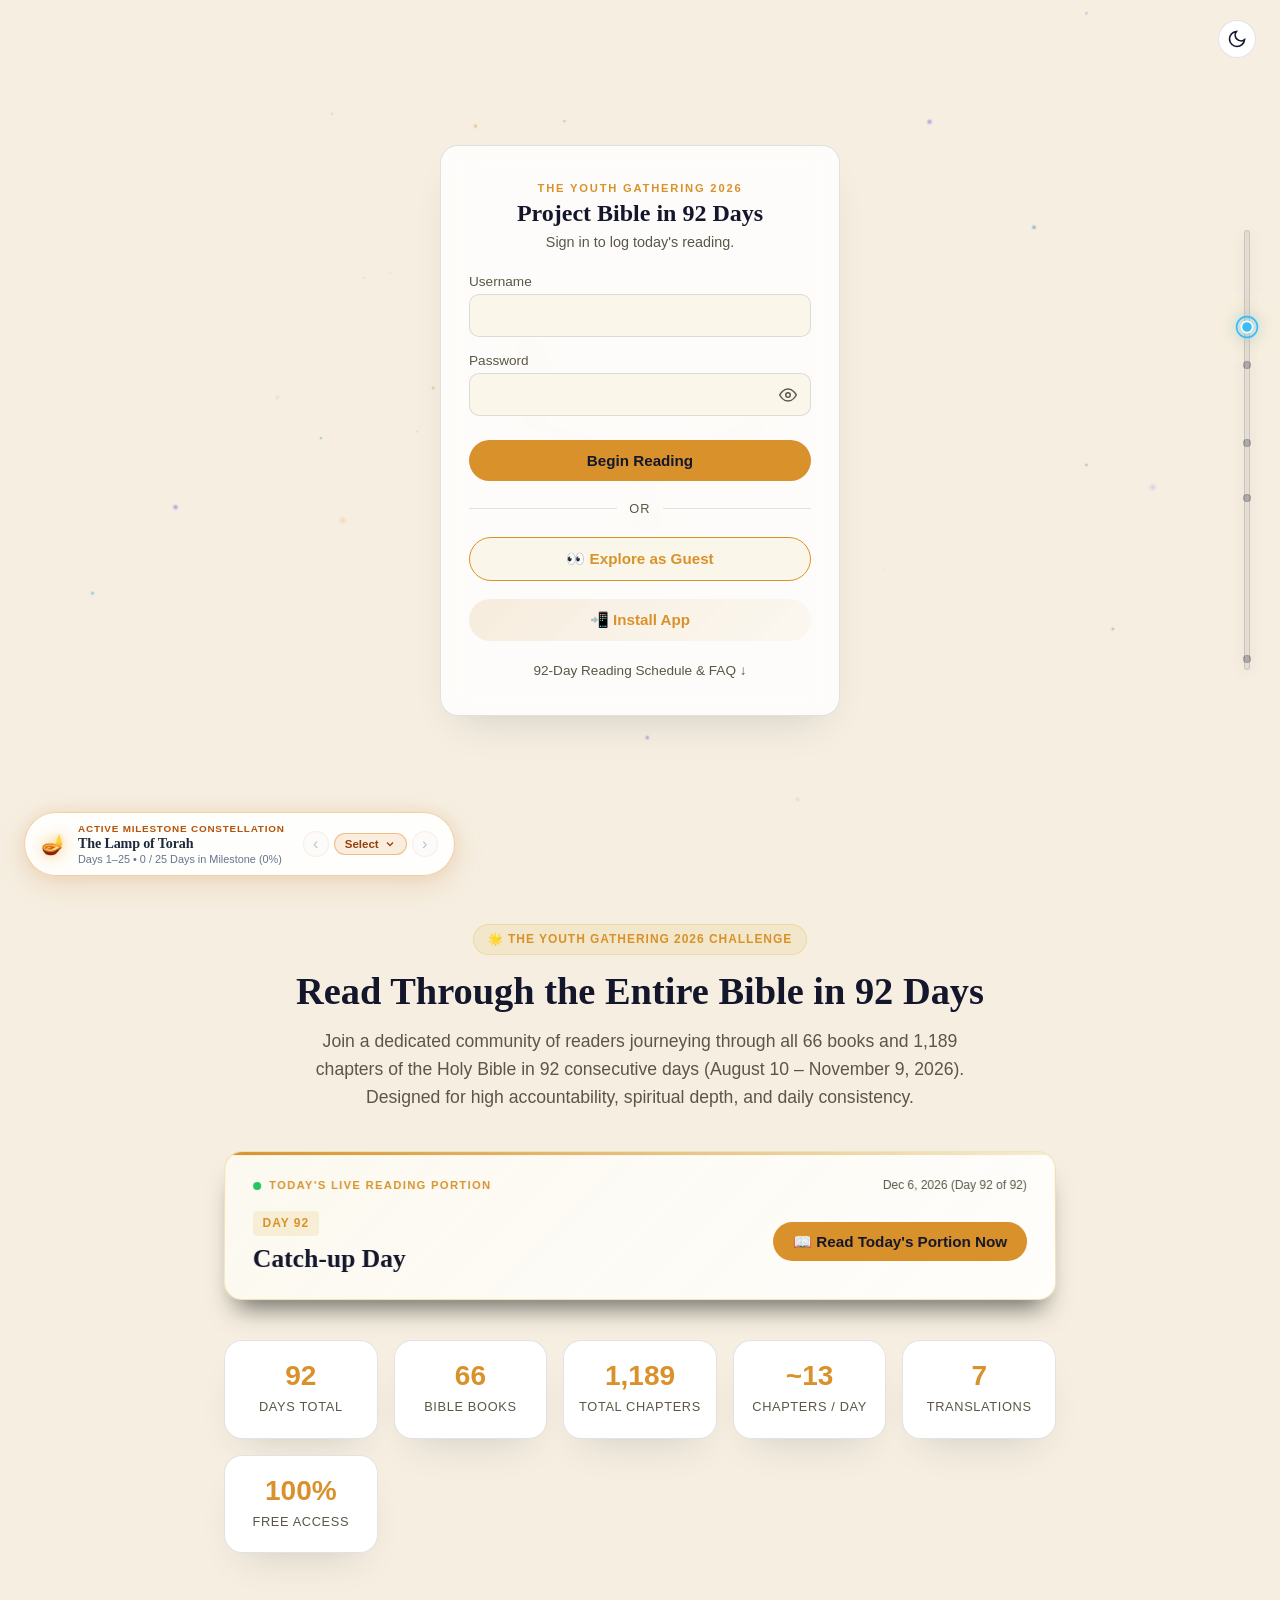
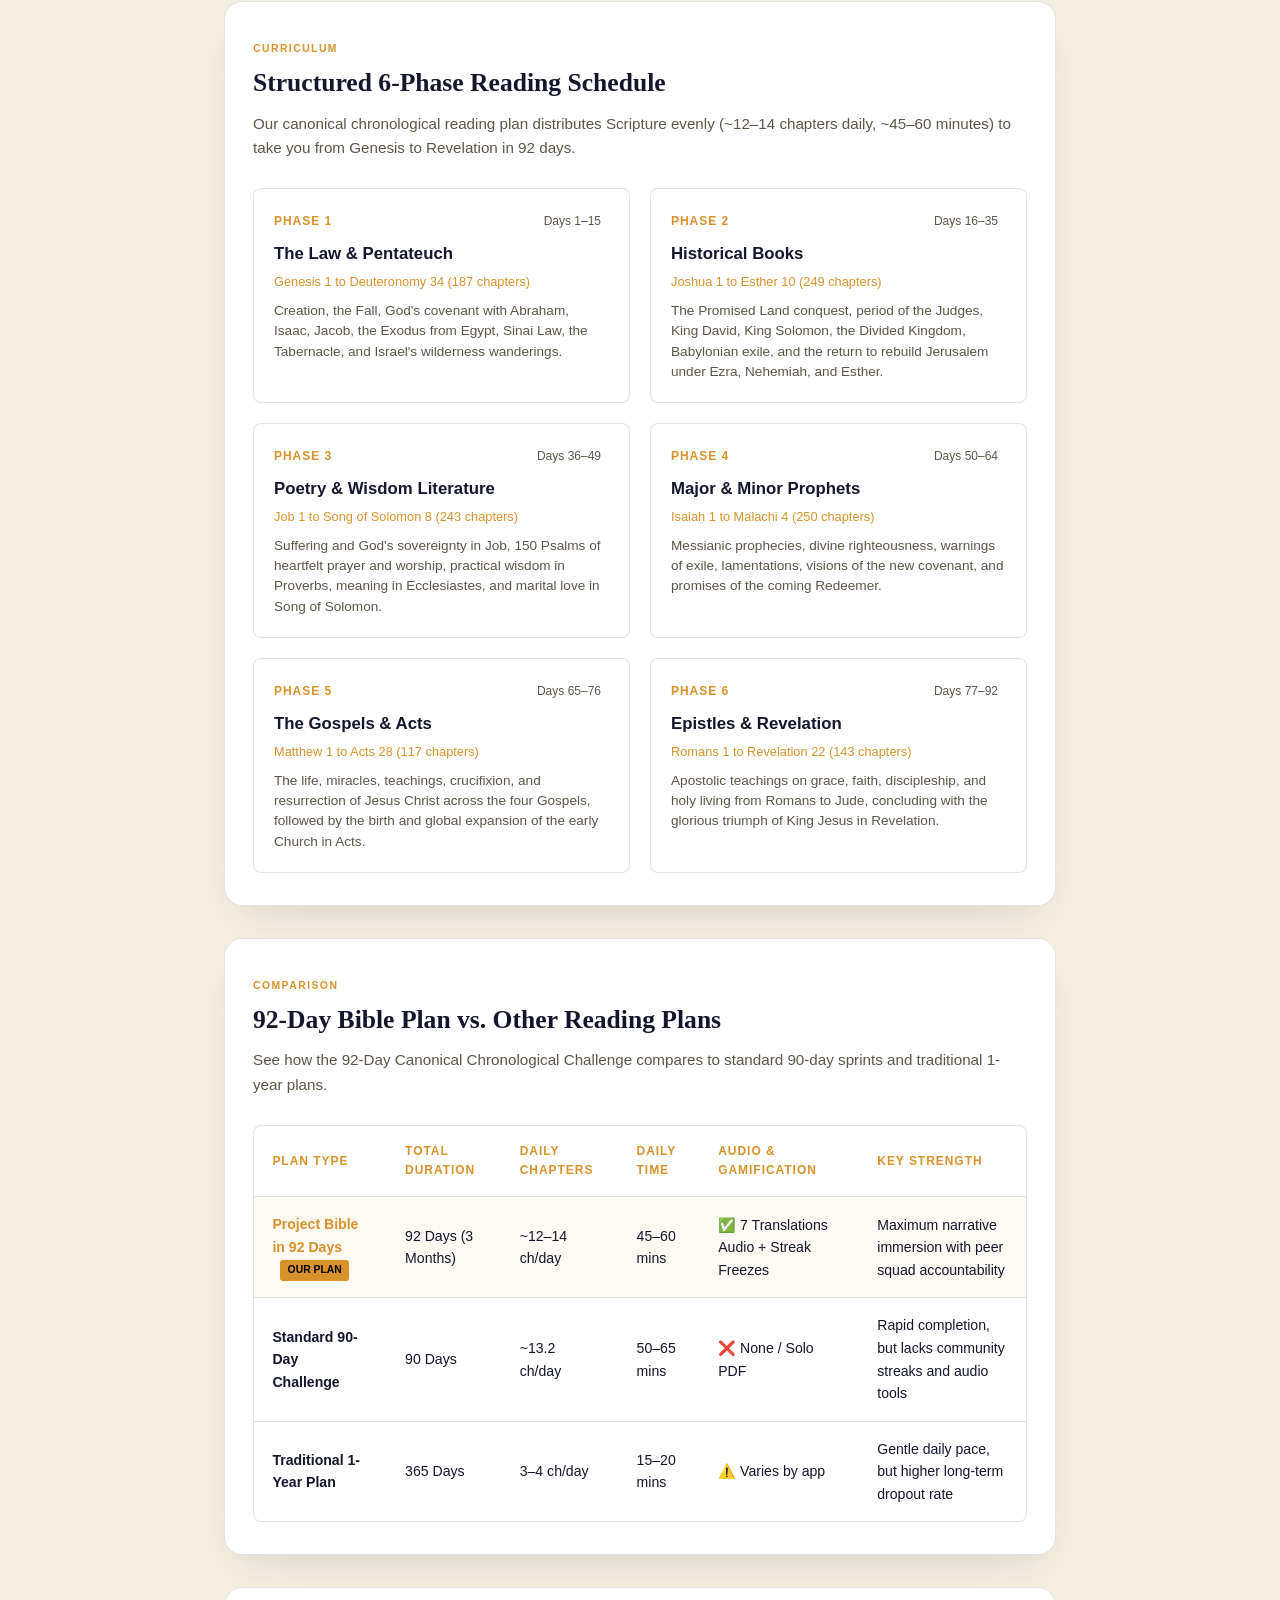
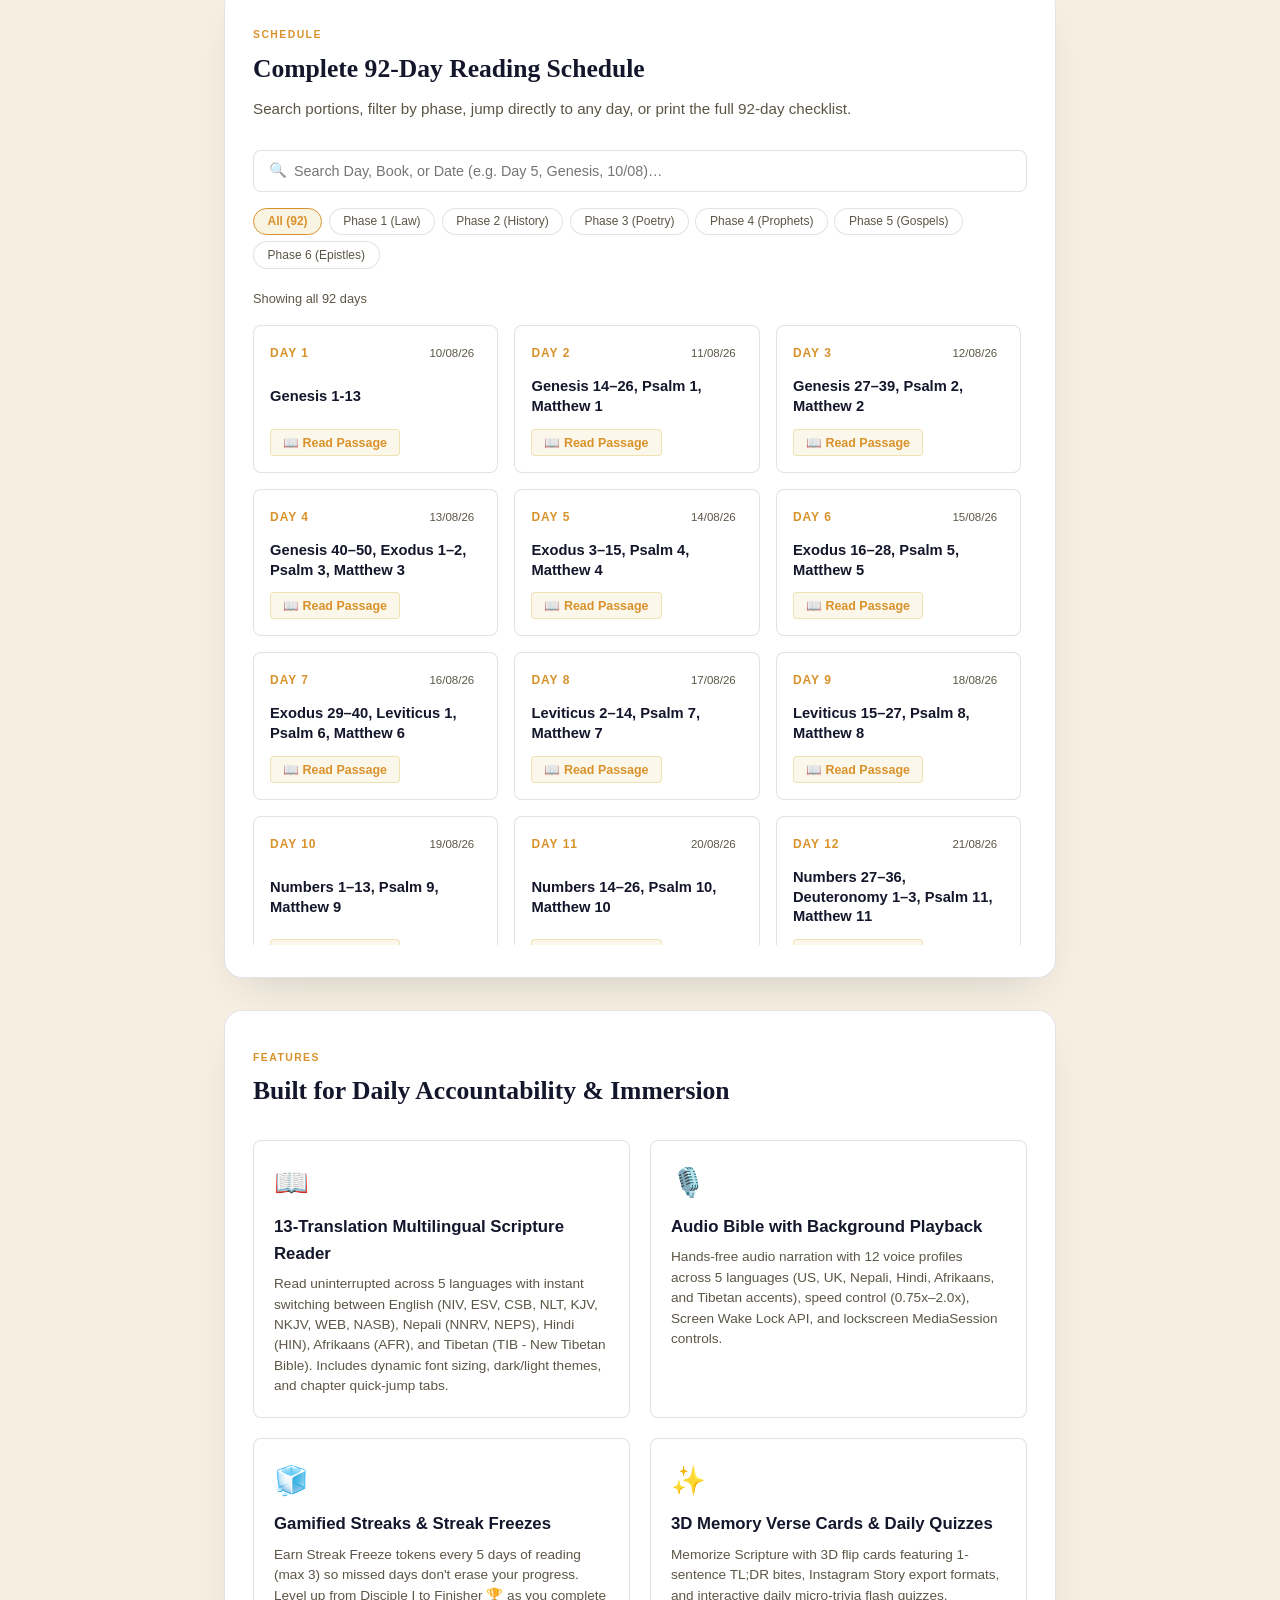
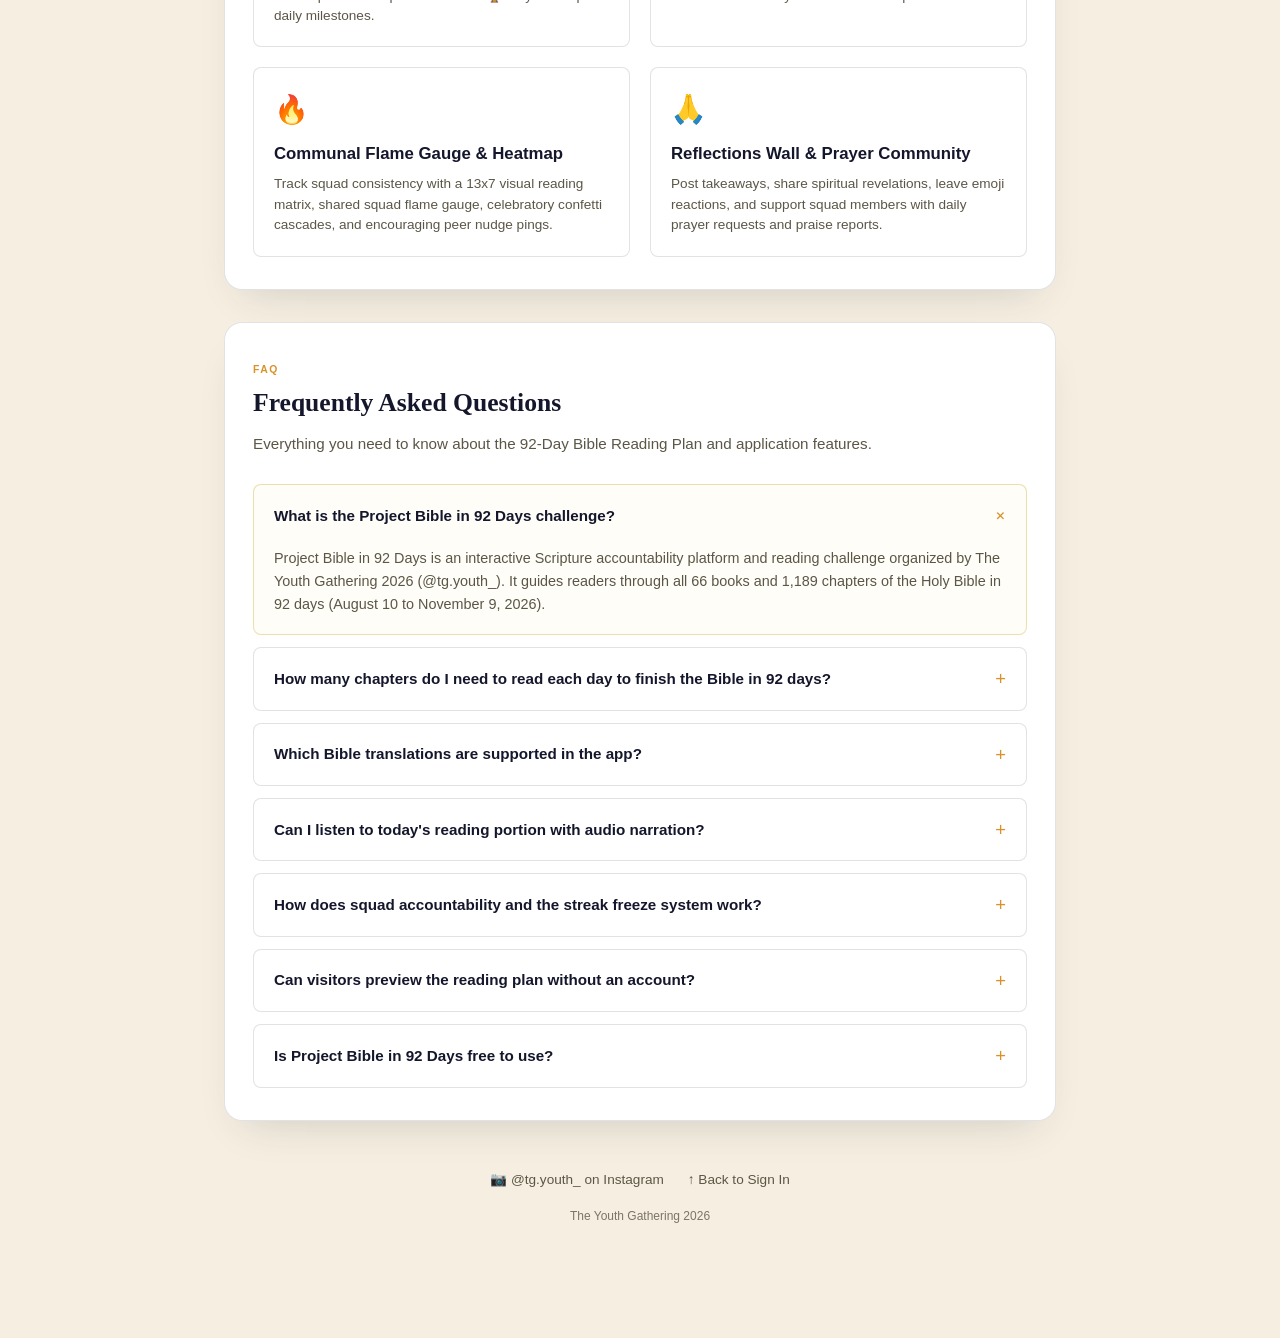
==== commit 1aac0ce7: "feat(ui): streamline sections, add prayer reaction tooltips, and add smooth 0.7s animations" ====
--- a/index.html
+++ b/index.html
@@ -74,7 +74,7 @@
 <link rel="preconnect" href="https://fonts.googleapis.com">
 <link rel="preconnect" href="https://fonts.gstatic.com" crossorigin>
 <link href="https://fonts.googleapis.com/css2?family=Fraunces:opsz,wght@9..144,400;9..144,600;9..144,700&family=Space+Grotesk:wght@400;500;600;700&display=swap" rel="stylesheet">
-<link rel="stylesheet" href="style.css?v=28">
+<link rel="stylesheet" href="style.css?v=29">
 
 <!-- Structured Data (JSON-LD) for SEO & GEO -->
 <script type="application/ld+json">
@@ -2010,17 +2010,19 @@
             <span id="welcome-user" class="welcome-user"></span>
             <span id="header-user-level" class="level-badge" role="button" tabindex="0" title="Click to inspect interactive 3D Medallion" aria-label="Inspect 3D Level Medallion"></span>
           </div>
-          <button id="header-notif-btn" class="icon-btn notif-bell-btn" type="button" aria-label="Notifications & Activity" title="Notifications & Activity">
-            <svg width="20" height="20" viewBox="0 0 24 24" fill="none" stroke="currentColor" stroke-width="2" stroke-linecap="round" stroke-linejoin="round">
-              <path d="M18 8A6 6 0 0 0 6 8c0 7-3 9-3 9h18s-3-2-3-9"></path>
-              <path d="M13.73 21a2 2 0 0 1-3.46 0"></path>
-            </svg>
-            <span id="notif-badge" class="notif-badge" hidden>0</span>
-          </button>
-          <button id="theme-toggle" class="icon-btn" type="button" aria-label="Toggle light and dark mode">
-            <svg id="theme-icon-moon" width="20" height="20" viewBox="0 0 24 24" fill="none" stroke="currentColor" stroke-width="2"><path d="M21 12.79A9 9 0 1 1 11.21 3 7 7 0 0 0 21 12.79z"/></svg>
-            <svg id="theme-icon-sun" width="20" height="20" viewBox="0 0 24 24" fill="none" stroke="currentColor" stroke-width="2" hidden><circle cx="12" cy="12" r="5"/><path d="M12 1v2M12 21v2M4.22 4.22l1.42 1.42M18.36 18.36l1.42 1.42M1 12h2M21 12h2M4.22 19.78l1.42-1.42M18.36 5.64l1.42-1.42"/></svg>
-          </button>
+          <div class="nav-toggle-row">
+            <button id="header-notif-btn" class="icon-btn notif-bell-btn" type="button" aria-label="Notifications & Activity" title="Notifications & Activity">
+              <svg width="20" height="20" viewBox="0 0 24 24" fill="none" stroke="currentColor" stroke-width="2" stroke-linecap="round" stroke-linejoin="round">
+                <path d="M18 8A6 6 0 0 0 6 8c0 7-3 9-3 9h18s-3-2-3-9"></path>
+                <path d="M13.73 21a2 2 0 0 1-3.46 0"></path>
+              </svg>
+              <span id="notif-badge" class="notif-badge" hidden>0</span>
+            </button>
+            <button id="theme-toggle" class="icon-btn" type="button" aria-label="Toggle light and dark mode">
+              <svg id="theme-icon-moon" width="20" height="20" viewBox="0 0 24 24" fill="none" stroke="currentColor" stroke-width="2"><path d="M21 12.79A9 9 0 1 1 11.21 3 7 7 0 0 0 21 12.79z"/></svg>
+              <svg id="theme-icon-sun" width="20" height="20" viewBox="0 0 24 24" fill="none" stroke="currentColor" stroke-width="2" hidden><circle cx="12" cy="12" r="5"/><path d="M12 1v2M12 21v2M4.22 4.22l1.42 1.42M18.36 18.36l1.42 1.42M1 12h2M21 12h2M4.22 19.78l1.42-1.42M18.36 5.64l1.42-1.42"/></svg>
+            </button>
+          </div>
           <button id="logout-btn" class="text-btn" type="button">Log out</button>
         </div>
 
@@ -2194,41 +2196,6 @@
             <svg width="16" height="16" viewBox="0 0 24 24" fill="none" stroke="currentColor" stroke-width="2"><path d="M4 19.5A2.5 2.5 0 0 1 6.5 17H20"/><path d="M6.5 2H20v20H6.5A2.5 2.5 0 0 1 4 19.5v-15A2.5 2.5 0 0 1 6.5 2z"/></svg>
             <span>Reading Schedule</span>
           </button>
-        </div>
-
-        <!-- 3D VERSE FLIP CARD & YOUTH TL;DR BITE -->
-        <div id="verse-flip-card-wrap" class="verse-flip-card-wrap">
-          <div class="flip-card-header">
-            <span class="flip-card-badge">✨ DAILY BITE & MEMORY VERSE</span>
-            <button type="button" id="flip-card-toggle-btn" class="flip-card-toggle-btn" title="Flip Card">
-              <svg width="14" height="14" viewBox="0 0 24 24" fill="none" stroke="currentColor" stroke-width="2.5"><path d="M21.5 2v6h-6M21.34 15.57a10 10 0 1 1-.57-8.38l5.67-5.67"/></svg>
-              <span>Flip</span>
-            </button>
-          </div>
-          <div class="flip-card-container" id="flip-card-container" tabindex="0" role="button" aria-label="Flip between TLDR Bite and Key Verse">
-            <div class="flip-card-inner" id="flip-card-inner">
-              <!-- FRONT FACE: TL;DR BITE -->
-              <div class="flip-card-face flip-card-front">
-                <div class="flip-face-pill">💡 1-Sentence TL;DR Bite</div>
-                <p id="flip-card-tldr-text" class="flip-card-tldr">"God initiates His redemption story, revealing His unstoppable covenant love and purpose for your life."</p>
-                <div class="flip-card-footer">
-                  <span class="flip-hint">Tap card or flip button to reveal Memory Verse 🔄</span>
-                </div>
-              </div>
-              <!-- BACK FACE: KEY MEMORY VERSE & IG SHARE -->
-              <div class="flip-card-face flip-card-back">
-                <div class="flip-face-pill">📖 Key Memory Verse</div>
-                <blockquote id="flip-card-verse-text" class="flip-card-verse">"Your word is a lamp to my feet and a light to my path."</blockquote>
-                <cite id="flip-card-verse-ref" class="flip-card-ref">— Psalm 119:105</cite>
-                <div class="flip-card-actions">
-                  <button type="button" id="copy-ig-story-btn" class="btn btn-secondary btn-xs ig-copy-btn">
-                    <svg width="14" height="14" viewBox="0 0 24 24" fill="none" stroke="currentColor" stroke-width="2"><rect x="2" y="2" width="20" height="20" rx="5" ry="5"/><path d="M16 11.37A4 4 0 1 1 12.63 8 4 4 0 0 1 16 11.37z"/><line x1="17.5" y1="6.5" x2="17.51" y2="6.5"/></svg>
-                    <span>Copy for Instagram Story</span>
-                  </button>
-                </div>
-              </div>
-            </div>
-          </div>
         </div>
 
         <!-- DAILY MICRO-TRIVIA / FLASH QUIZ -->
@@ -2384,8 +2351,8 @@
         </div>
       </section>
 
-      <!-- SECTION 4: DAILY COMMENTS -->
-      <section id="section-comments" class="card section-comments">
+      <!-- SECTION 4: DAILY COMMENTS (HIDDEN) -->
+      <section id="section-comments" class="card section-comments" hidden style="display: none;">
         <div class="section-head-row">
           <p class="eyebrow" id="comments-section-title">Daily Comments</p>
           <div class="section-date-controls">
@@ -2991,6 +2958,6 @@
   <script src="assets/vendor/gsap.min.js"></script>
   <script src="assets/vendor/ScrollTrigger.min.js"></script>
   <script src="assets/vendor/lenis.min.js"></script>
-  <script src="app.js?v=39"></script>
+  <script src="app.js?v=40"></script>
 </body>
 </html>
--- a/style.css
+++ b/style.css
@@ -125,7 +125,7 @@
 }
 
 .nav-left {
-  display: none;
+  display: flex;
   grid-column: 1 / -1;
   position: absolute;
   top: 100%;
@@ -141,9 +141,27 @@
   margin-top: 0.5rem;
   box-shadow: var(--shadow);
   z-index: 30;
-}
-
-.nav-left.open { display: flex; }
+  opacity: 0;
+  visibility: hidden;
+  pointer-events: none;
+  transform: translateY(-8px);
+  transition: opacity 0.7s cubic-bezier(0.16, 1, 0.3, 1),
+              transform 0.7s cubic-bezier(0.16, 1, 0.3, 1),
+              visibility 0.7s;
+}
+
+.nav-left.open {
+  opacity: 1;
+  visibility: visible;
+  pointer-events: auto;
+  transform: translateY(0);
+}
+
+.nav-toggle-row {
+  display: flex;
+  align-items: center;
+  gap: 0.75rem;
+}
 
 .user-badge-wrap {
   display: flex;
@@ -164,6 +182,12 @@
   border: 1px solid var(--border);
   background: var(--surface);
   color: var(--text);
+  cursor: pointer;
+  transition: background 0.2s ease, transform 0.2s ease;
+}
+
+.hamburger-btn:hover {
+  background: var(--surface-2);
 }
 
 @media (min-width: 640px) {
@@ -171,6 +195,11 @@
 
   .nav-left {
     display: flex !important;
+    opacity: 1 !important;
+    visibility: visible !important;
+    pointer-events: auto !important;
+    transform: none !important;
+    transition: none !important;
     grid-column: 3;
     justify-self: end;
     position: static;
@@ -181,6 +210,10 @@
     box-shadow: none;
     padding: 0;
     margin: 0;
+  }
+
+  .nav-toggle-row {
+    display: contents;
   }
 
   .hamburger-btn { display: none; }
@@ -3193,6 +3226,10 @@
 }
 
 /* ============ SECTION 4: COMMENTS ============ */
+.section-comments[hidden] {
+  display: none !important;
+}
+
 .comments-list {
   display: flex;
   flex-direction: column;
@@ -4001,17 +4038,41 @@
   margin: 0;
 }
 
-/* ============ SHARE CARD MODAL ============ */
+/* ============ SHARE & NOTIFICATION MODALS ============ */
 .modal-backdrop {
   position: fixed;
   inset: 0;
   background: rgba(10, 11, 22, 0.85);
   backdrop-filter: blur(6px);
+  -webkit-backdrop-filter: blur(6px);
   display: flex;
   align-items: center;
   justify-content: center;
   padding: 1.25rem;
   z-index: 999;
+}
+
+#share-modal,
+#bvg-share-modal,
+#notifications-modal {
+  opacity: 0;
+  visibility: hidden;
+  pointer-events: none;
+  transition: opacity 0.7s cubic-bezier(0.16, 1, 0.3, 1), visibility 0.7s;
+}
+
+#share-modal:not([hidden]),
+#bvg-share-modal:not([hidden]),
+#notifications-modal:not([hidden]) {
+  display: flex;
+}
+
+#share-modal.active,
+#bvg-share-modal.active,
+#notifications-modal.active {
+  opacity: 1;
+  visibility: visible;
+  pointer-events: auto;
 }
 
 .modal-card {
@@ -4027,6 +4088,23 @@
   gap: 1rem;
   max-height: 90vh;
   overflow-y: auto;
+}
+
+#share-modal .modal-card,
+#bvg-share-modal .modal-card,
+#notifications-modal .modal-card {
+  transform: scale(0.2);
+  transform-origin: center center;
+  opacity: 0;
+  transition: transform 0.7s cubic-bezier(0.16, 1, 0.3, 1),
+              opacity 0.7s cubic-bezier(0.16, 1, 0.3, 1);
+}
+
+#share-modal.active .modal-card,
+#bvg-share-modal.active .modal-card,
+#notifications-modal.active .modal-card {
+  transform: scale(1);
+  opacity: 1;
 }
 
 .modal-header {
@@ -4821,7 +4899,7 @@
   -webkit-backdrop-filter: blur(4px);
   z-index: 1000;
   opacity: 0;
-  transition: opacity 0.3s ease;
+  transition: opacity 0.7s cubic-bezier(0.16, 1, 0.3, 1);
 }
 
 .sidebar-backdrop.active {
@@ -4842,7 +4920,7 @@
   display: flex;
   flex-direction: column;
   transform: translateX(100%);
-  transition: transform 0.4s cubic-bezier(0.16, 1, 0.3, 1);
+  transition: transform 0.7s cubic-bezier(0.16, 1, 0.3, 1);
 }
 
 .reading-sidebar.open {
@@ -5837,6 +5915,48 @@
   border-color: #f59e0b;
   color: #f59e0b;
   font-weight: 600;
+}
+
+.prayer-reaction-tooltip {
+  position: absolute;
+  bottom: calc(100% + 8px);
+  left: 50%;
+  transform: translateX(-50%) translateY(4px);
+  background: var(--surface);
+  border: 1px solid var(--border);
+  color: var(--text);
+  font-size: 0.75rem;
+  font-weight: 500;
+  padding: 0.35rem 0.65rem;
+  border-radius: 8px;
+  white-space: nowrap;
+  max-width: 260px;
+  text-overflow: ellipsis;
+  overflow: hidden;
+  pointer-events: none;
+  opacity: 0;
+  visibility: hidden;
+  transition: opacity 0.2s ease, transform 0.2s ease, visibility 0.2s;
+  box-shadow: var(--shadow);
+  z-index: 50;
+}
+
+.prayer-reaction-tooltip::after {
+  content: '';
+  position: absolute;
+  top: 100%;
+  left: 50%;
+  transform: translateX(-50%);
+  border: 5px solid transparent;
+  border-top-color: var(--border);
+}
+
+.prayer-reaction-chip:hover .prayer-reaction-tooltip,
+.prayer-reaction-chip:focus-visible .prayer-reaction-tooltip,
+.prayer-reaction-chip.show-tooltip .prayer-reaction-tooltip {
+  opacity: 1;
+  visibility: visible;
+  transform: translateX(-50%) translateY(0);
 }
 
 .prayer-already-wrap {
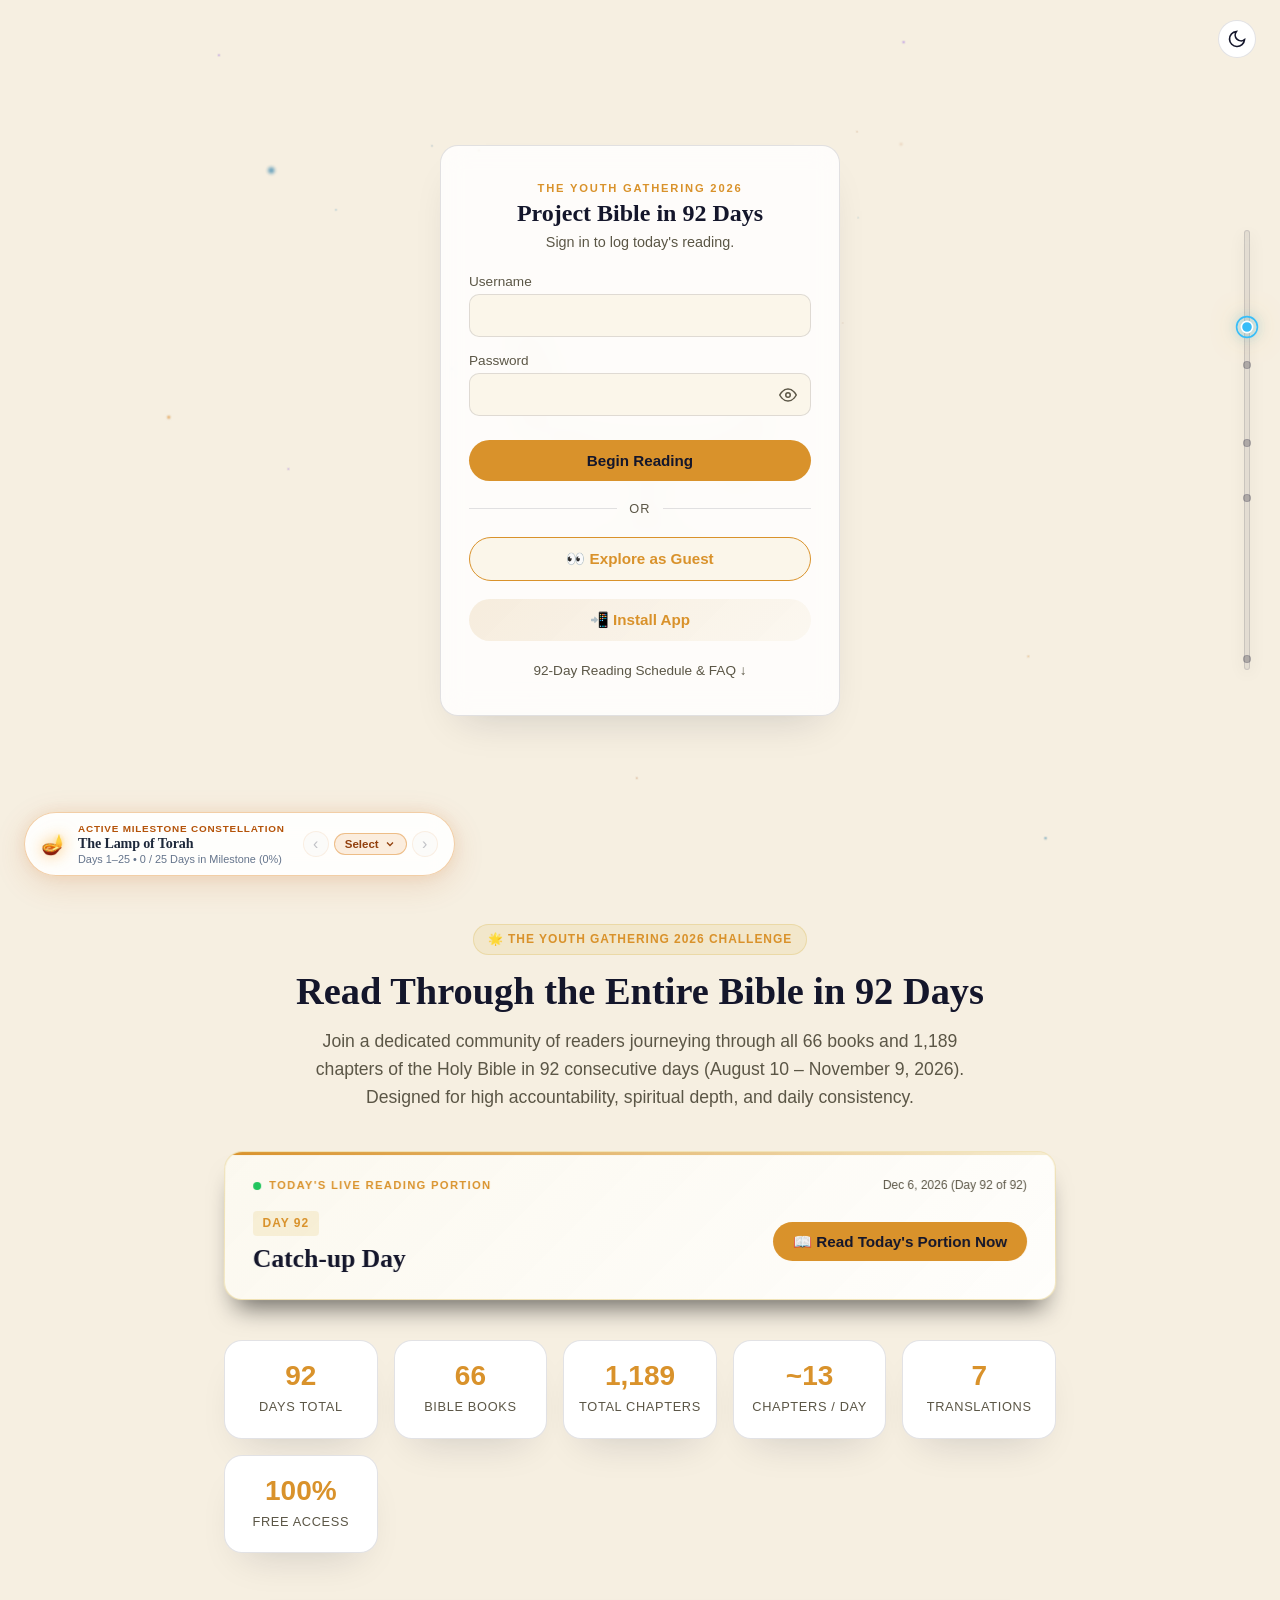
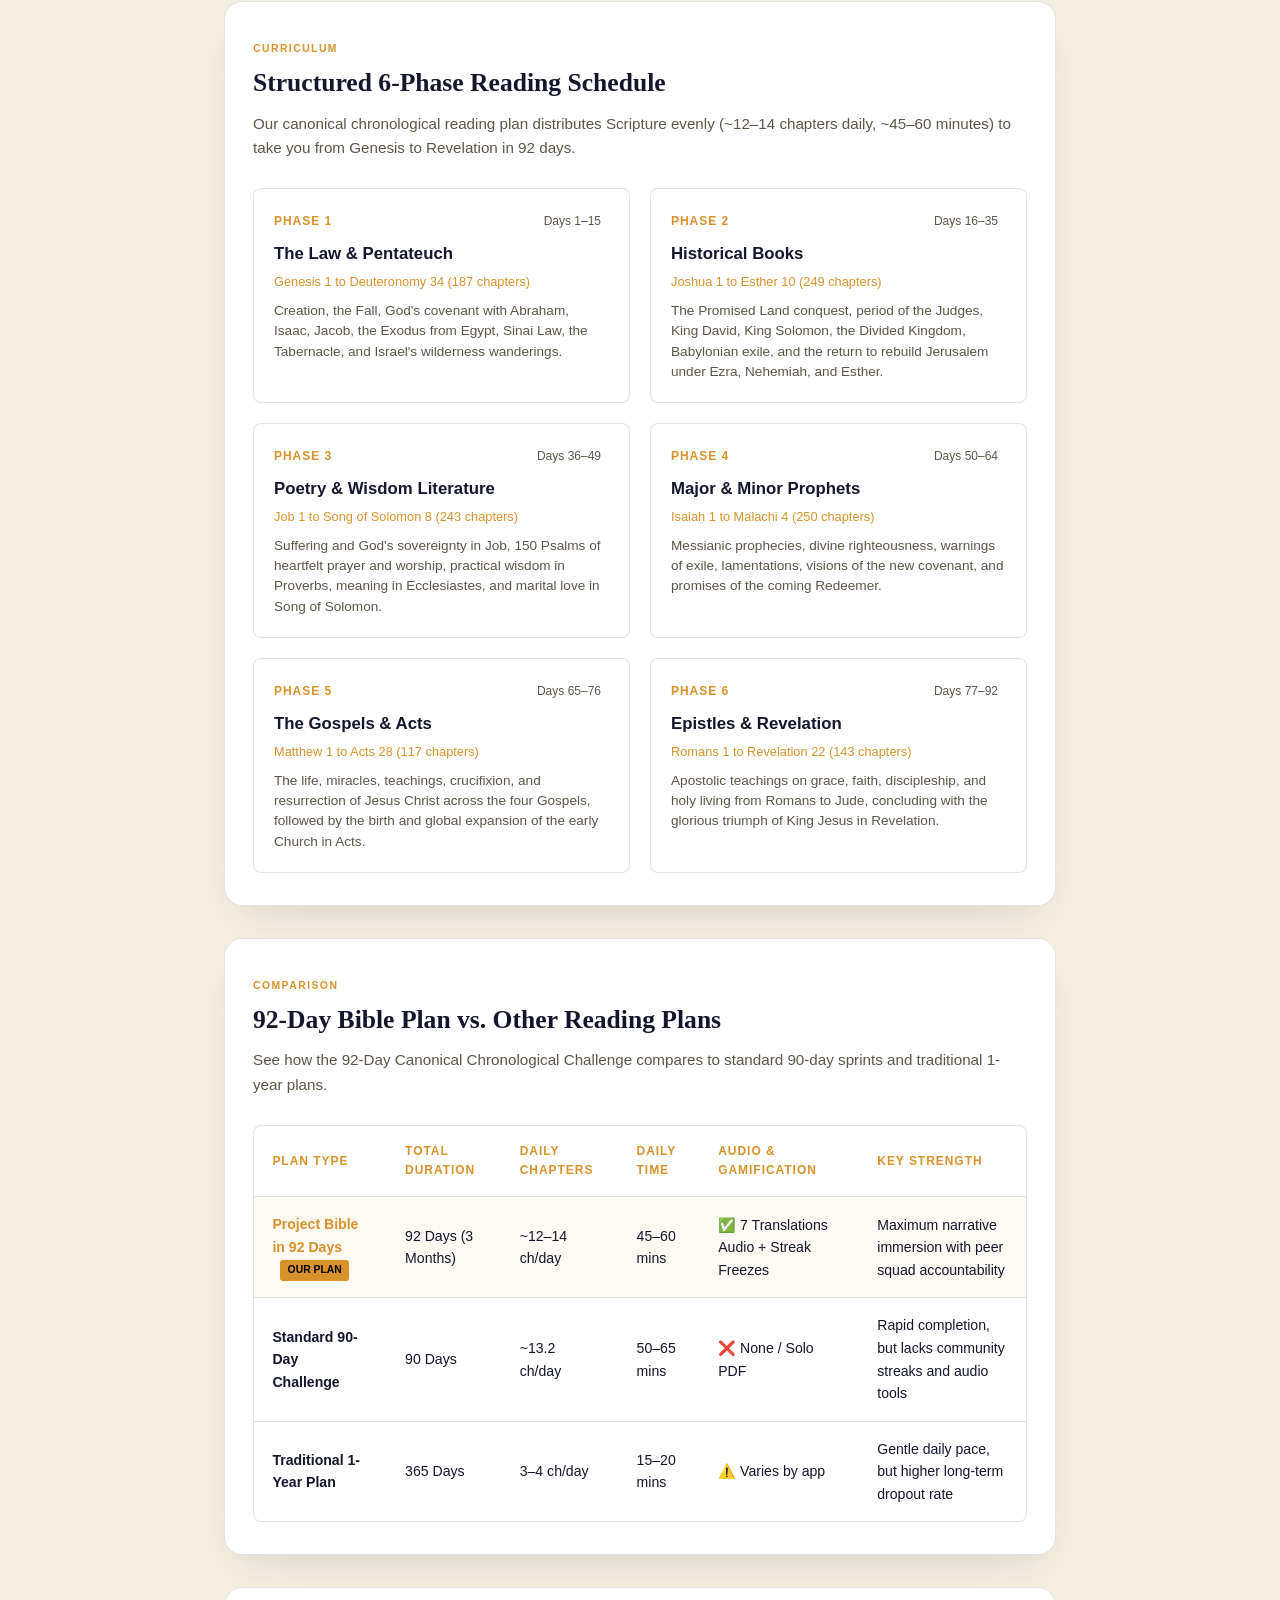
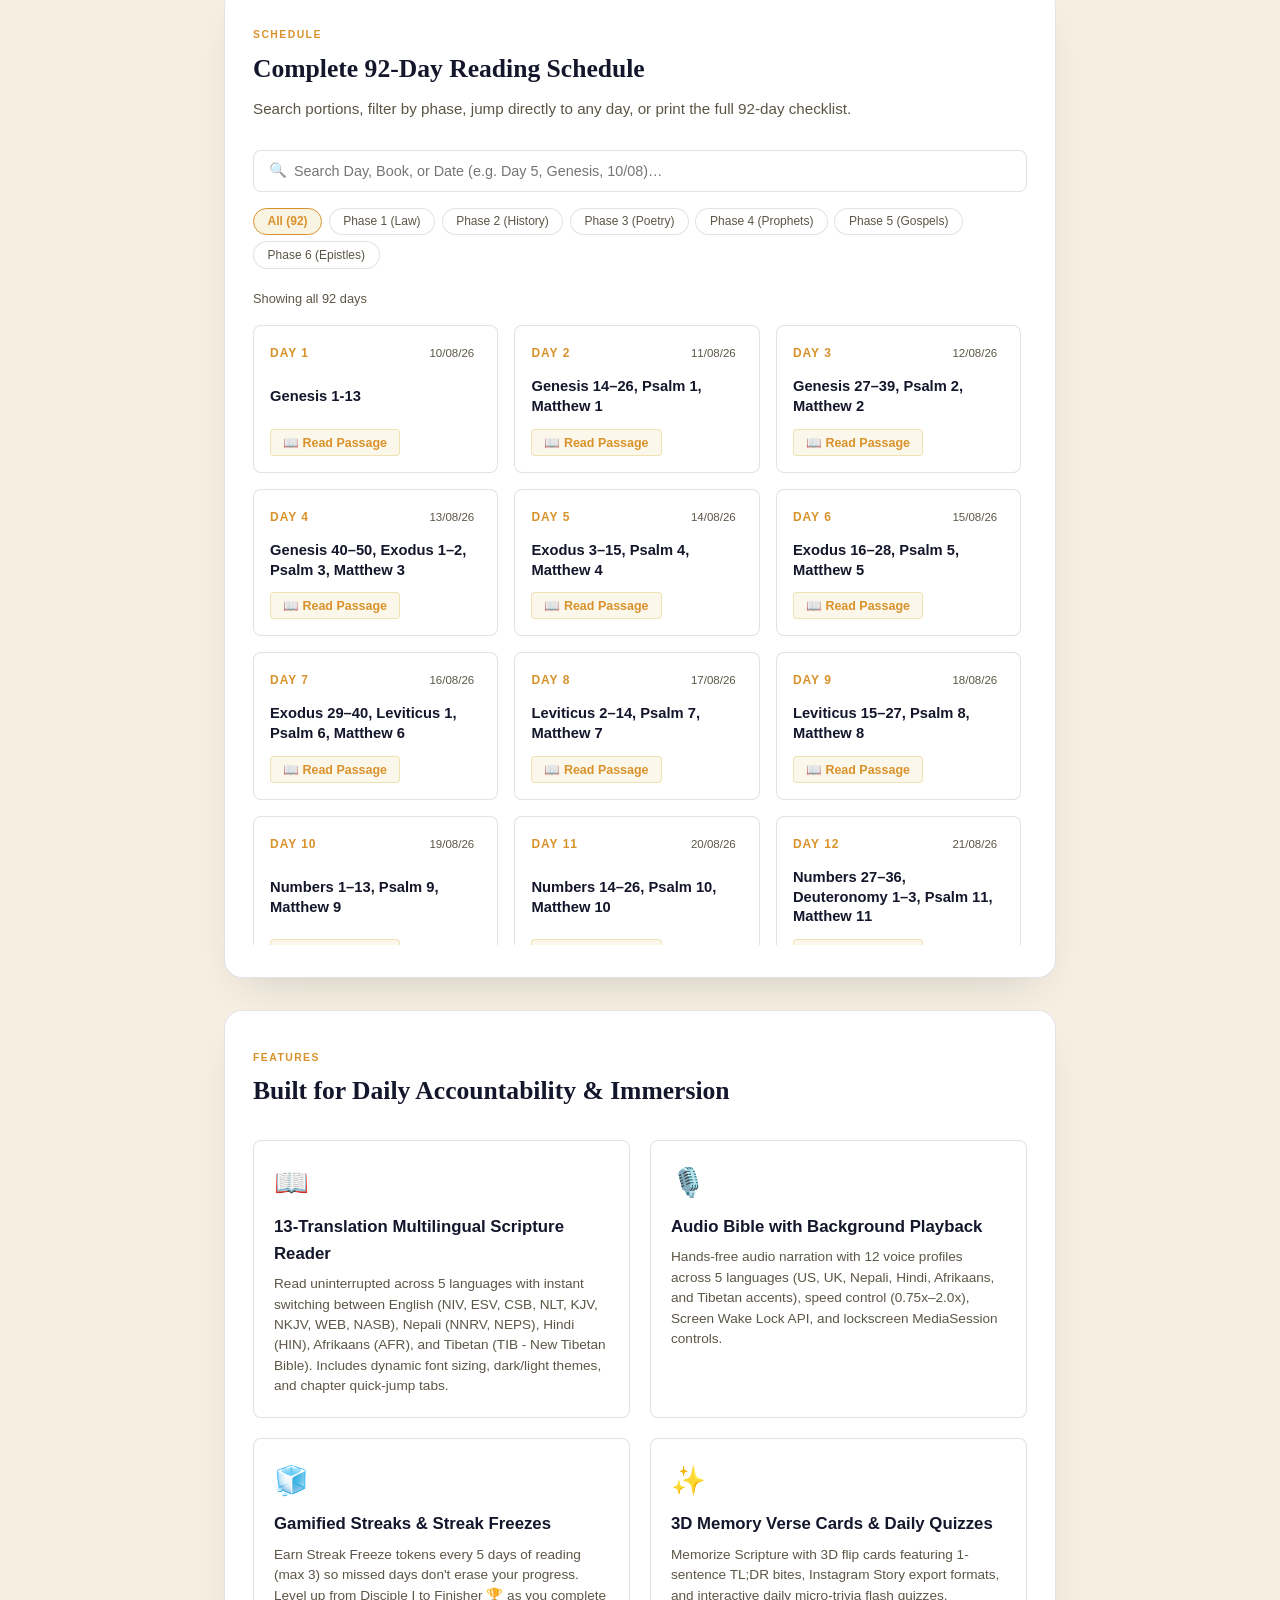
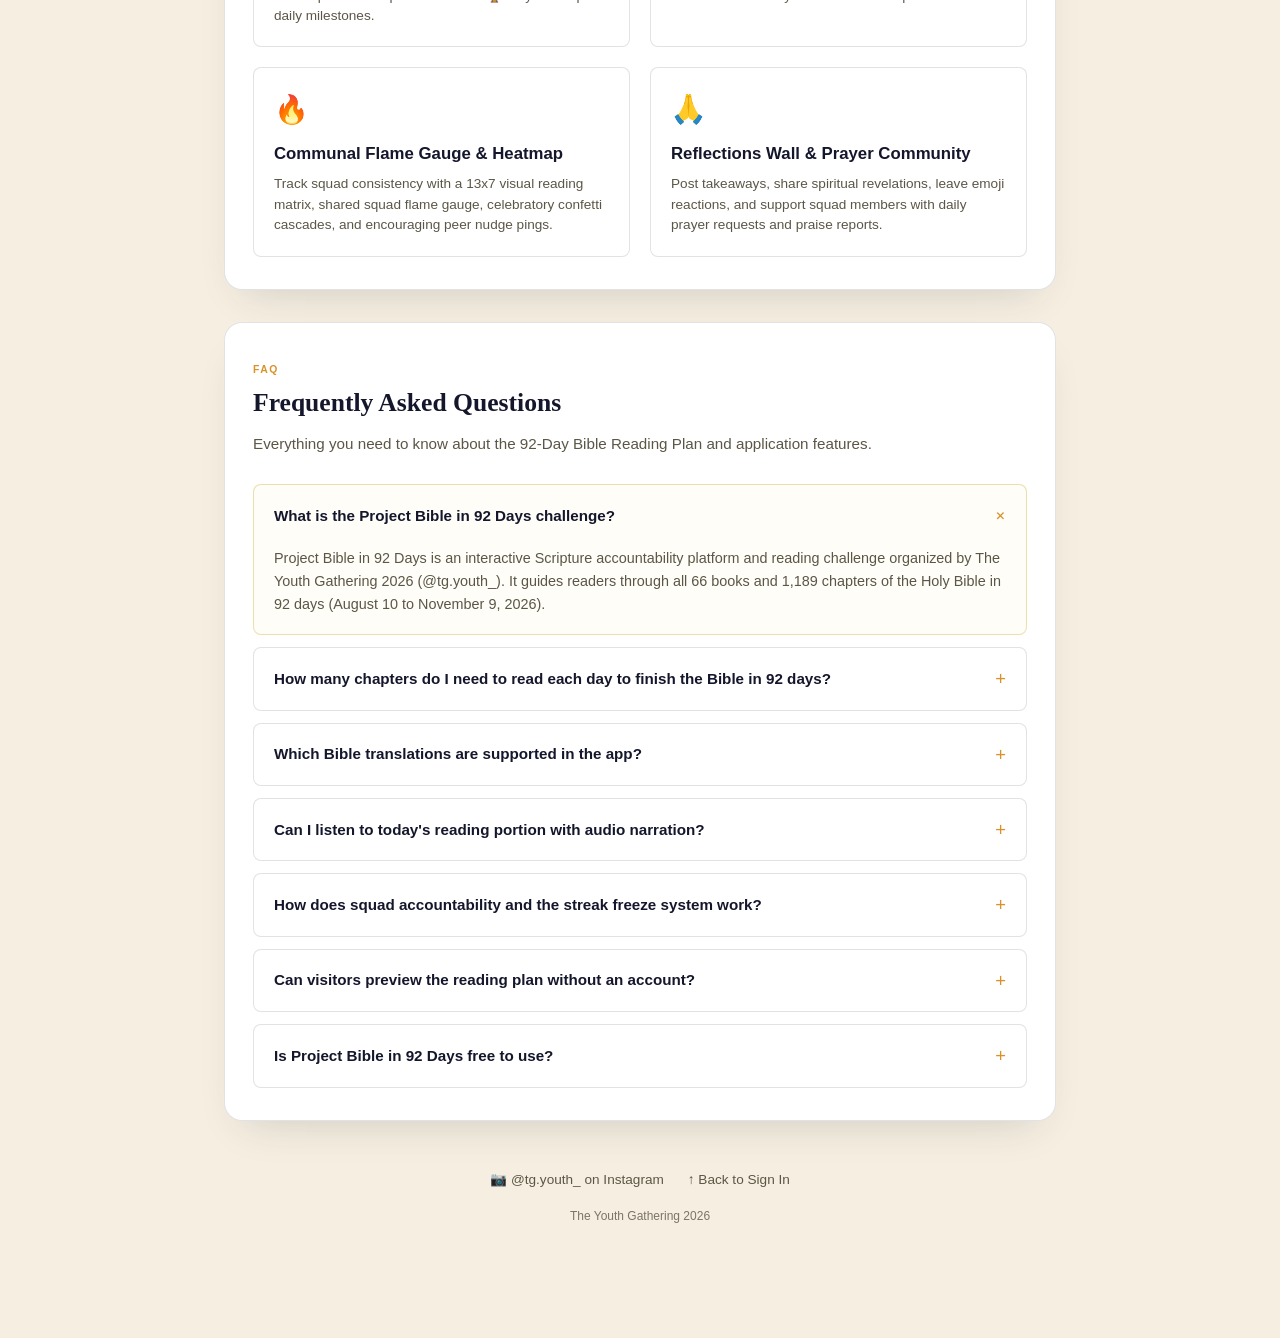
==== commit 540eff4c: "feat(profile): add user profile customization, leaderboard and prayer avatars, and 0.7s cohort profi" ====
--- a/index.html
+++ b/index.html
@@ -74,7 +74,7 @@
 <link rel="preconnect" href="https://fonts.googleapis.com">
 <link rel="preconnect" href="https://fonts.gstatic.com" crossorigin>
 <link href="https://fonts.googleapis.com/css2?family=Fraunces:opsz,wght@9..144,400;9..144,600;9..144,700&family=Space+Grotesk:wght@400;500;600;700&display=swap" rel="stylesheet">
-<link rel="stylesheet" href="style.css?v=29">
+<link rel="stylesheet" href="style.css?v=30">
 
 <!-- Structured Data (JSON-LD) for SEO & GEO -->
 <script type="application/ld+json">
@@ -2007,6 +2007,12 @@
       <div class="site-header-inner">
         <div id="nav-left" class="nav-left">
           <div class="user-badge-wrap">
+            <button type="button" id="header-profile-btn" class="header-profile-btn" aria-label="Open your profile" title="Your Profile">
+              <span class="header-avatar-circle">
+                <span id="header-avatar-initial">?</span>
+                <img id="header-avatar-img" class="header-avatar-img" src="" alt="Profile Photo" hidden>
+              </span>
+            </button>
             <span id="welcome-user" class="welcome-user"></span>
             <span id="header-user-level" class="level-badge" role="button" tabindex="0" title="Click to inspect interactive 3D Medallion" aria-label="Inspect 3D Level Medallion"></span>
           </div>
@@ -2947,6 +2953,109 @@
     </div>
   </div>
 
+  <!-- SELF-PROFILE EDIT MODAL -->
+  <div id="profile-edit-modal" class="modal-backdrop" hidden>
+    <div class="modal-card profile-modal-card">
+      <div class="modal-header">
+        <div class="profile-modal-title-wrap">
+          <span class="profile-header-icon">👤</span>
+          <h3 class="modal-title">Edit Your Profile</h3>
+        </div>
+        <button id="close-profile-edit-modal" class="modal-close-btn" type="button" aria-label="Close modal">&times;</button>
+      </div>
+      <div class="modal-body profile-edit-body">
+        <!-- AVATAR UPLOAD & PREVIEW -->
+        <div class="profile-avatar-section">
+          <div class="profile-avatar-preview-wrap">
+            <div id="edit-avatar-preview" class="profile-avatar-preview">
+              <span id="edit-avatar-initial" class="avatar-large-initial">?</span>
+              <img id="edit-avatar-img" class="avatar-large-img" src="" alt="Avatar Preview" hidden>
+            </div>
+            <div class="profile-avatar-badge-tag" id="edit-profile-badge">Disciple</div>
+          </div>
+          <div class="profile-upload-actions">
+            <input type="file" id="profile-file-input" accept="image/*" hidden>
+            <input type="file" id="profile-camera-input" accept="image/*" capture="user" hidden>
+            <button type="button" id="profile-upload-file-btn" class="btn btn-secondary btn-sm">📁 Choose Photo</button>
+            <button type="button" id="profile-take-photo-btn" class="btn btn-secondary btn-sm">📷 Take Photo</button>
+            <button type="button" id="profile-remove-photo-btn" class="btn btn-outline btn-sm" hidden>🗑️ Remove Photo</button>
+          </div>
+          <p class="profile-upload-hint">Upload from your device or snap a photo. Images are automatically cropped and compressed.</p>
+        </div>
+
+        <!-- BIO SECTION -->
+        <div class="profile-bio-section">
+          <label for="profile-bio-input" class="profile-input-label">Bio (Short Intro / Favorite Verse)</label>
+          <textarea id="profile-bio-input" class="profile-bio-textarea" maxlength="150" rows="3" placeholder="Describe yourself, favorite Scripture, or your reading goal..."></textarea>
+          <div class="bio-char-count"><span id="bio-char-num">0</span> / 150</div>
+        </div>
+      </div>
+      <div class="modal-actions">
+        <button id="save-profile-btn" class="btn btn-primary" type="button">Save Profile</button>
+        <button id="cancel-profile-btn" class="btn btn-secondary" type="button">Cancel</button>
+      </div>
+    </div>
+  </div>
+
+  <!-- DISCIPLE PROFILE INFO POPUP MODAL -->
+  <div id="user-profile-modal" class="modal-backdrop" hidden>
+    <div class="modal-card user-profile-card">
+      <div class="modal-header">
+        <div class="profile-modal-title-wrap">
+          <span class="profile-header-icon">✨</span>
+          <h3 class="modal-title" id="user-profile-modal-title">Disciple Profile</h3>
+        </div>
+        <button id="close-user-profile-modal" class="modal-close-btn" type="button" aria-label="Close profile modal">&times;</button>
+      </div>
+      <div class="modal-body user-profile-body">
+        <!-- HERO AVATAR & NAME -->
+        <div class="profile-hero">
+          <div class="profile-avatar-display" id="user-profile-avatar-wrap">
+            <span id="user-profile-initial" class="avatar-large-initial">?</span>
+            <img id="user-profile-img" class="avatar-large-img" src="" alt="Profile Photo" hidden>
+          </div>
+          <div class="profile-hero-info">
+            <h4 class="profile-username" id="user-profile-name">Disciple</h4>
+            <div class="profile-tag-row">
+              <span id="user-profile-cohort-tag" class="cohort-tag">Cohort</span>
+              <span id="user-profile-level-badge" class="level-badge">Disciple I</span>
+            </div>
+          </div>
+        </div>
+
+        <!-- BIO CARD -->
+        <div class="profile-bio-box">
+          <p class="profile-bio-label">Bio</p>
+          <p class="profile-bio-text" id="user-profile-bio">No bio shared yet.</p>
+        </div>
+
+        <!-- READING JOURNEY STATS -->
+        <div class="profile-stats-grid">
+          <div class="profile-stat-card">
+            <span class="profile-stat-icon">📖</span>
+            <span class="profile-stat-val" id="user-profile-days">0 / 92</span>
+            <span class="profile-stat-lbl">Days Completed</span>
+          </div>
+          <div class="profile-stat-card">
+            <span class="profile-stat-icon">🔥</span>
+            <span class="profile-stat-val" id="user-profile-streak">0</span>
+            <span class="profile-stat-lbl">Day Streak</span>
+          </div>
+          <div class="profile-stat-card">
+            <span class="profile-stat-icon">🧊</span>
+            <span class="profile-stat-val" id="user-profile-freezes">3</span>
+            <span class="profile-stat-lbl">Freezes Left</span>
+          </div>
+          <div class="profile-stat-card">
+            <span class="profile-stat-icon" id="user-profile-status-icon">⏳</span>
+            <span class="profile-stat-val" id="user-profile-status">In Progress</span>
+            <span class="profile-stat-lbl">Today's Reading</span>
+          </div>
+        </div>
+      </div>
+    </div>
+  </div>
+
   <!-- CELEBRATION CONFETTI CANVAS -->
   <canvas id="confetti-canvas" class="confetti-canvas"></canvas>
 
@@ -2958,6 +3067,6 @@
   <script src="assets/vendor/gsap.min.js"></script>
   <script src="assets/vendor/ScrollTrigger.min.js"></script>
   <script src="assets/vendor/lenis.min.js"></script>
-  <script src="app.js?v=40"></script>
+  <script src="app.js?v=41"></script>
 </body>
 </html>
--- a/style.css
+++ b/style.css
@@ -4092,7 +4092,9 @@
 
 #share-modal .modal-card,
 #bvg-share-modal .modal-card,
-#notifications-modal .modal-card {
+#notifications-modal .modal-card,
+#profile-edit-modal .modal-card,
+#user-profile-modal .modal-card {
   transform: scale(0.2);
   transform-origin: center center;
   opacity: 0;
@@ -4102,7 +4104,9 @@
 
 #share-modal.active .modal-card,
 #bvg-share-modal.active .modal-card,
-#notifications-modal.active .modal-card {
+#notifications-modal.active .modal-card,
+#profile-edit-modal.active .modal-card,
+#user-profile-modal.active .modal-card {
   transform: scale(1);
   opacity: 1;
 }
@@ -8398,3 +8402,378 @@
   line-height: 1.5;
   margin: 0;
 }
+
+/* ==========================================================================
+   USER PROFILE & COHORT INSPECTION SYSTEM
+   ========================================================================== */
+
+.header-profile-btn {
+  background: transparent;
+  border: none;
+  padding: 0;
+  margin: 0;
+  cursor: pointer;
+  display: inline-flex;
+  align-items: center;
+  justify-content: center;
+  border-radius: 50%;
+  transition: transform 0.2s ease;
+}
+
+.header-profile-btn:disabled,
+.header-profile-btn.guest-disabled {
+  cursor: default;
+  pointer-events: none;
+}
+
+.header-avatar-circle {
+  width: 34px;
+  height: 34px;
+  border-radius: 50%;
+  background: linear-gradient(135deg, var(--accent), #f59e0b);
+  color: #ffffff;
+  display: flex;
+  align-items: center;
+  justify-content: center;
+  font-weight: 700;
+  font-size: 0.9rem;
+  overflow: hidden;
+  border: 2px solid var(--accent);
+  box-shadow: 0 2px 6px rgba(0, 0, 0, 0.25);
+  transition: transform 0.2s cubic-bezier(0.16, 1, 0.3, 1), box-shadow 0.2s ease;
+}
+
+.header-profile-btn:not(:disabled):hover .header-avatar-circle {
+  transform: scale(1.08);
+  box-shadow: 0 3px 10px rgba(245, 158, 11, 0.4);
+}
+
+.header-avatar-img {
+  width: 100%;
+  height: 100%;
+  object-fit: cover;
+  border-radius: 50%;
+  display: block;
+}
+
+/* Leaderboard Avatars */
+.leaderboard-avatar {
+  width: 28px;
+  height: 28px;
+  border-radius: 50%;
+  background: linear-gradient(135deg, var(--accent), #f59e0b);
+  color: #ffffff;
+  display: inline-flex;
+  align-items: center;
+  justify-content: center;
+  font-weight: 700;
+  font-size: 0.8rem;
+  flex-shrink: 0;
+  overflow: hidden;
+  border: 1.5px solid rgba(255, 255, 255, 0.15);
+  margin-right: 0.5rem;
+  vertical-align: middle;
+  transition: transform 0.15s ease, box-shadow 0.15s ease;
+}
+
+.leaderboard-avatar-img,
+.prayer-avatar img {
+  width: 100%;
+  height: 100%;
+  object-fit: cover;
+  border-radius: 50%;
+  display: block;
+}
+
+/* Clickable User Profiles (Disabled for Guests) */
+.clickable-user-profile {
+  cursor: pointer;
+  transition: opacity 0.2s ease, transform 0.15s ease;
+}
+
+.clickable-user-profile:hover {
+  opacity: 0.85;
+}
+
+.leaderboard-avatar.clickable-user-profile:hover,
+.prayer-avatar.clickable-user-profile:hover {
+  transform: scale(1.1);
+  box-shadow: 0 2px 8px rgba(245, 158, 11, 0.35);
+}
+
+/* Profile Edit Modal Styling */
+.profile-modal-card {
+  max-width: 480px;
+}
+
+.profile-modal-title-wrap {
+  display: flex;
+  align-items: center;
+  gap: 0.5rem;
+}
+
+.profile-header-icon {
+  font-size: 1.25rem;
+}
+
+.profile-edit-body {
+  display: flex;
+  flex-direction: column;
+  gap: 1.25rem;
+}
+
+.profile-avatar-section {
+  display: flex;
+  flex-direction: column;
+  align-items: center;
+  text-align: center;
+  gap: 0.75rem;
+}
+
+.profile-avatar-preview-wrap {
+  position: relative;
+  display: inline-block;
+}
+
+.profile-avatar-preview {
+  width: 96px;
+  height: 96px;
+  border-radius: 50%;
+  background: linear-gradient(135deg, var(--accent), #f59e0b);
+  color: #ffffff;
+  display: flex;
+  align-items: center;
+  justify-content: center;
+  font-size: 2.5rem;
+  font-weight: 700;
+  overflow: hidden;
+  border: 3px solid var(--accent);
+  box-shadow: 0 4px 16px rgba(0, 0, 0, 0.3);
+}
+
+.avatar-large-initial {
+  line-height: 1;
+  text-transform: uppercase;
+}
+
+.avatar-large-img {
+  width: 100%;
+  height: 100%;
+  object-fit: cover;
+  border-radius: 50%;
+  display: block;
+}
+
+.profile-avatar-badge-tag {
+  position: absolute;
+  bottom: -4px;
+  right: -4px;
+  background: var(--surface-2);
+  border: 1px solid var(--border);
+  color: var(--accent);
+  font-size: 0.68rem;
+  font-weight: 700;
+  padding: 2px 8px;
+  border-radius: 999px;
+  text-transform: uppercase;
+  letter-spacing: 0.5px;
+}
+
+.profile-upload-actions {
+  display: flex;
+  gap: 0.5rem;
+  flex-wrap: wrap;
+  justify-content: center;
+}
+
+.profile-upload-hint {
+  font-size: 0.78rem;
+  color: var(--text-muted);
+  margin: 0;
+  max-width: 320px;
+  line-height: 1.4;
+}
+
+.profile-bio-section {
+  display: flex;
+  flex-direction: column;
+  gap: 0.4rem;
+}
+
+.profile-input-label {
+  font-size: 0.85rem;
+  font-weight: 600;
+  color: var(--text);
+}
+
+.profile-bio-textarea {
+  width: 100%;
+  border-radius: 8px;
+  border: 1px solid var(--border);
+  background: var(--surface-2);
+  color: var(--text);
+  padding: 0.65rem 0.75rem;
+  font-family: inherit;
+  font-size: 0.9rem;
+  resize: vertical;
+  min-height: 70px;
+  transition: border-color 0.2s ease, box-shadow 0.2s ease;
+}
+
+.profile-bio-textarea:focus {
+  outline: none;
+  border-color: var(--accent);
+  box-shadow: 0 0 0 2px rgba(245, 158, 11, 0.2);
+}
+
+.bio-char-count {
+  font-size: 0.75rem;
+  color: var(--text-muted);
+  text-align: right;
+}
+
+/* Disciple Profile Info Popup Modal */
+.user-profile-card {
+  max-width: 480px;
+}
+
+.user-profile-body {
+  display: flex;
+  flex-direction: column;
+  gap: 1.25rem;
+}
+
+.profile-hero {
+  display: flex;
+  align-items: center;
+  gap: 1rem;
+}
+
+.profile-avatar-display {
+  width: 72px;
+  height: 72px;
+  border-radius: 50%;
+  background: linear-gradient(135deg, var(--accent), #f59e0b);
+  color: #ffffff;
+  display: flex;
+  align-items: center;
+  justify-content: center;
+  font-size: 1.8rem;
+  font-weight: 700;
+  overflow: hidden;
+  border: 2.5px solid var(--accent);
+  flex-shrink: 0;
+  box-shadow: 0 4px 12px rgba(0, 0, 0, 0.25);
+}
+
+.profile-hero-info {
+  display: flex;
+  flex-direction: column;
+  gap: 0.35rem;
+  min-width: 0;
+}
+
+.profile-username {
+  margin: 0;
+  font-size: 1.3rem;
+  font-weight: 700;
+  color: var(--text);
+  white-space: nowrap;
+  overflow: hidden;
+  text-overflow: ellipsis;
+  font-family: var(--font-display);
+}
+
+.profile-tag-row {
+  display: flex;
+  align-items: center;
+  gap: 0.5rem;
+  flex-wrap: wrap;
+}
+
+.cohort-tag {
+  display: inline-flex;
+  align-items: center;
+  font-size: 0.75rem;
+  font-weight: 700;
+  padding: 2px 8px;
+  border-radius: 999px;
+}
+
+.cohort-tag.boys {
+  background: rgba(59, 130, 246, 0.15);
+  color: #60a5fa;
+  border: 1px solid rgba(59, 130, 246, 0.3);
+}
+
+.cohort-tag.girls {
+  background: rgba(236, 72, 153, 0.15);
+  color: #f472b6;
+  border: 1px solid rgba(236, 72, 153, 0.3);
+}
+
+.cohort-tag.guest {
+  background: rgba(156, 163, 175, 0.15);
+  color: #9ca3af;
+  border: 1px solid rgba(156, 163, 175, 0.3);
+}
+
+.profile-bio-box {
+  background: var(--surface-2);
+  border: 1px solid var(--border);
+  border-radius: 8px;
+  padding: 0.75rem 1rem;
+}
+
+.profile-bio-label {
+  font-size: 0.72rem;
+  text-transform: uppercase;
+  letter-spacing: 0.5px;
+  color: var(--text-muted);
+  font-weight: 700;
+  margin: 0 0 0.35rem 0;
+}
+
+.profile-bio-text {
+  margin: 0;
+  font-size: 0.92rem;
+  color: var(--text);
+  line-height: 1.45;
+  font-style: italic;
+  word-break: break-word;
+}
+
+.profile-stats-grid {
+  display: grid;
+  grid-template-columns: repeat(2, 1fr);
+  gap: 0.75rem;
+}
+
+.profile-stat-card {
+  background: var(--surface-2);
+  border: 1px solid var(--border);
+  border-radius: 8px;
+  padding: 0.75rem;
+  display: flex;
+  flex-direction: column;
+  align-items: center;
+  text-align: center;
+  gap: 0.2rem;
+}
+
+.profile-stat-icon {
+  font-size: 1.25rem;
+}
+
+.profile-stat-val {
+  font-size: 1.05rem;
+  font-weight: 700;
+  color: var(--text);
+}
+
+.profile-stat-lbl {
+  font-size: 0.72rem;
+  color: var(--text-muted);
+  text-transform: uppercase;
+  letter-spacing: 0.3px;
+}
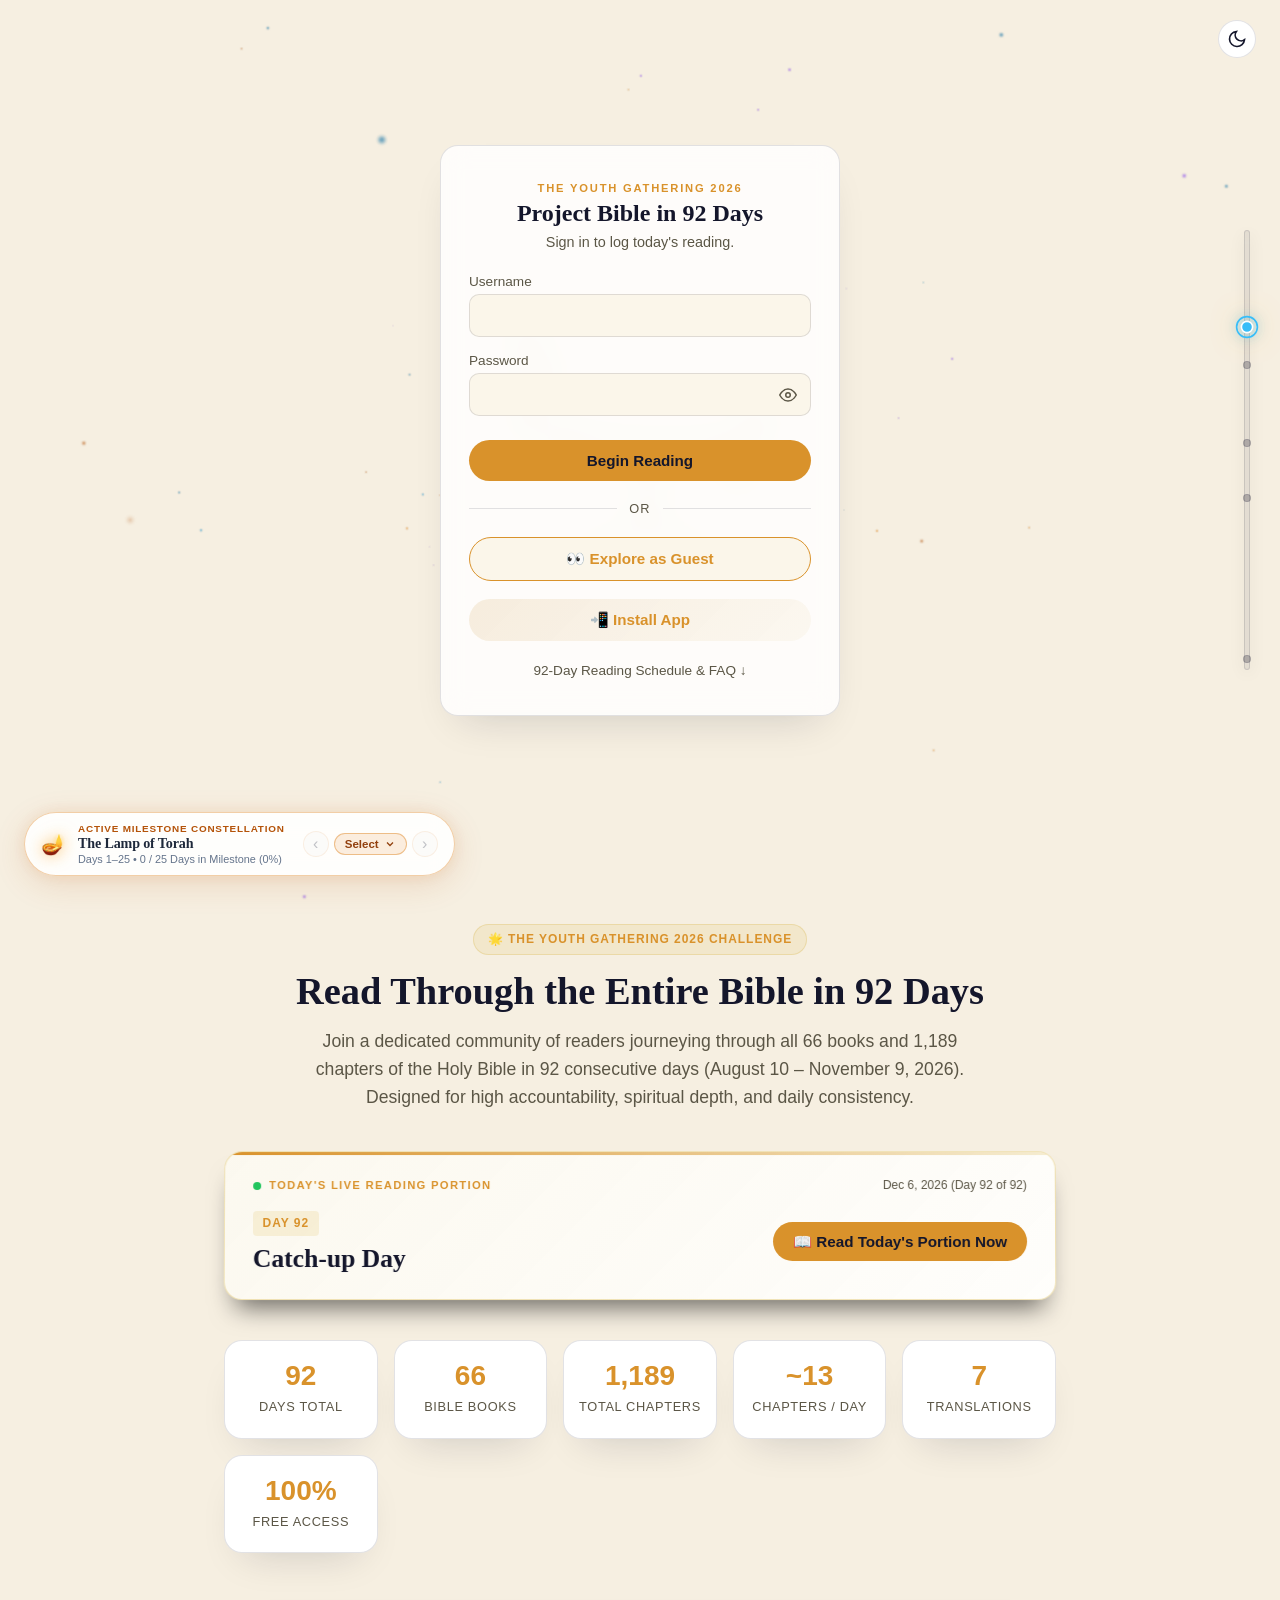
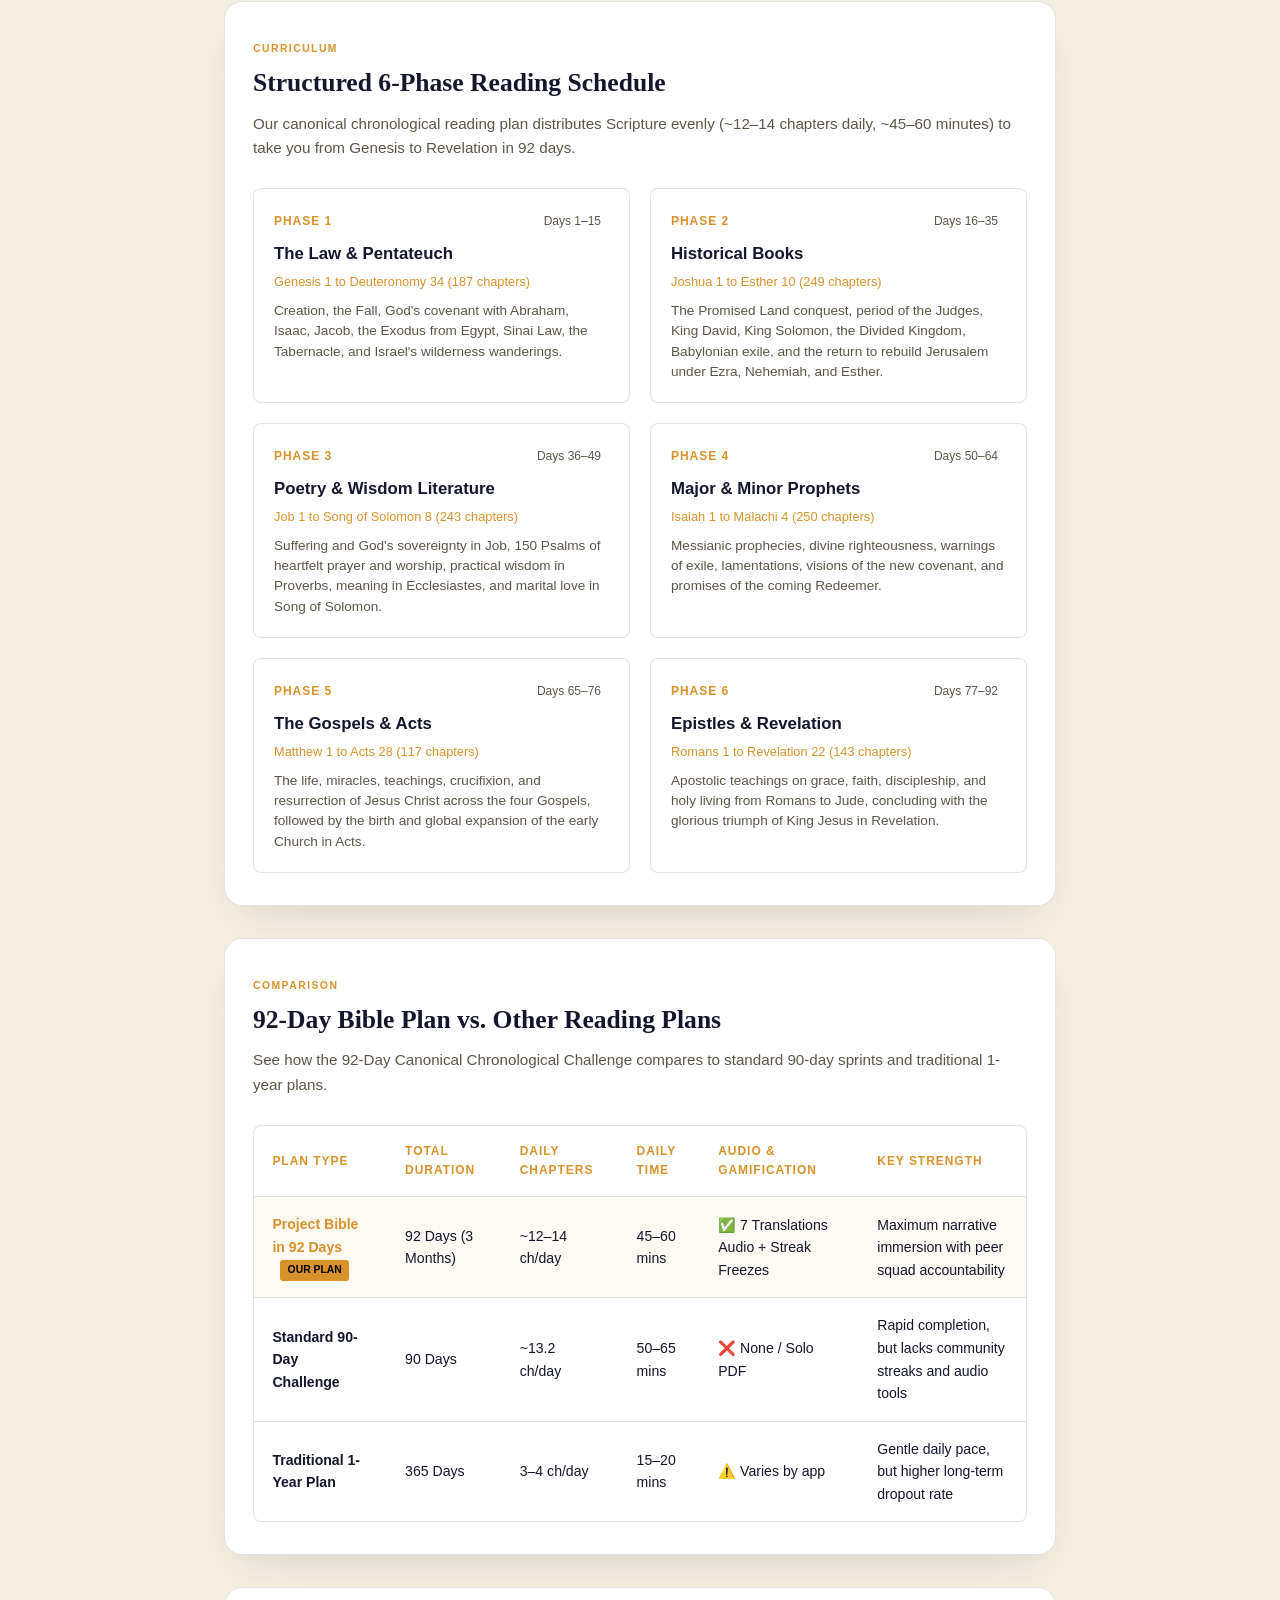
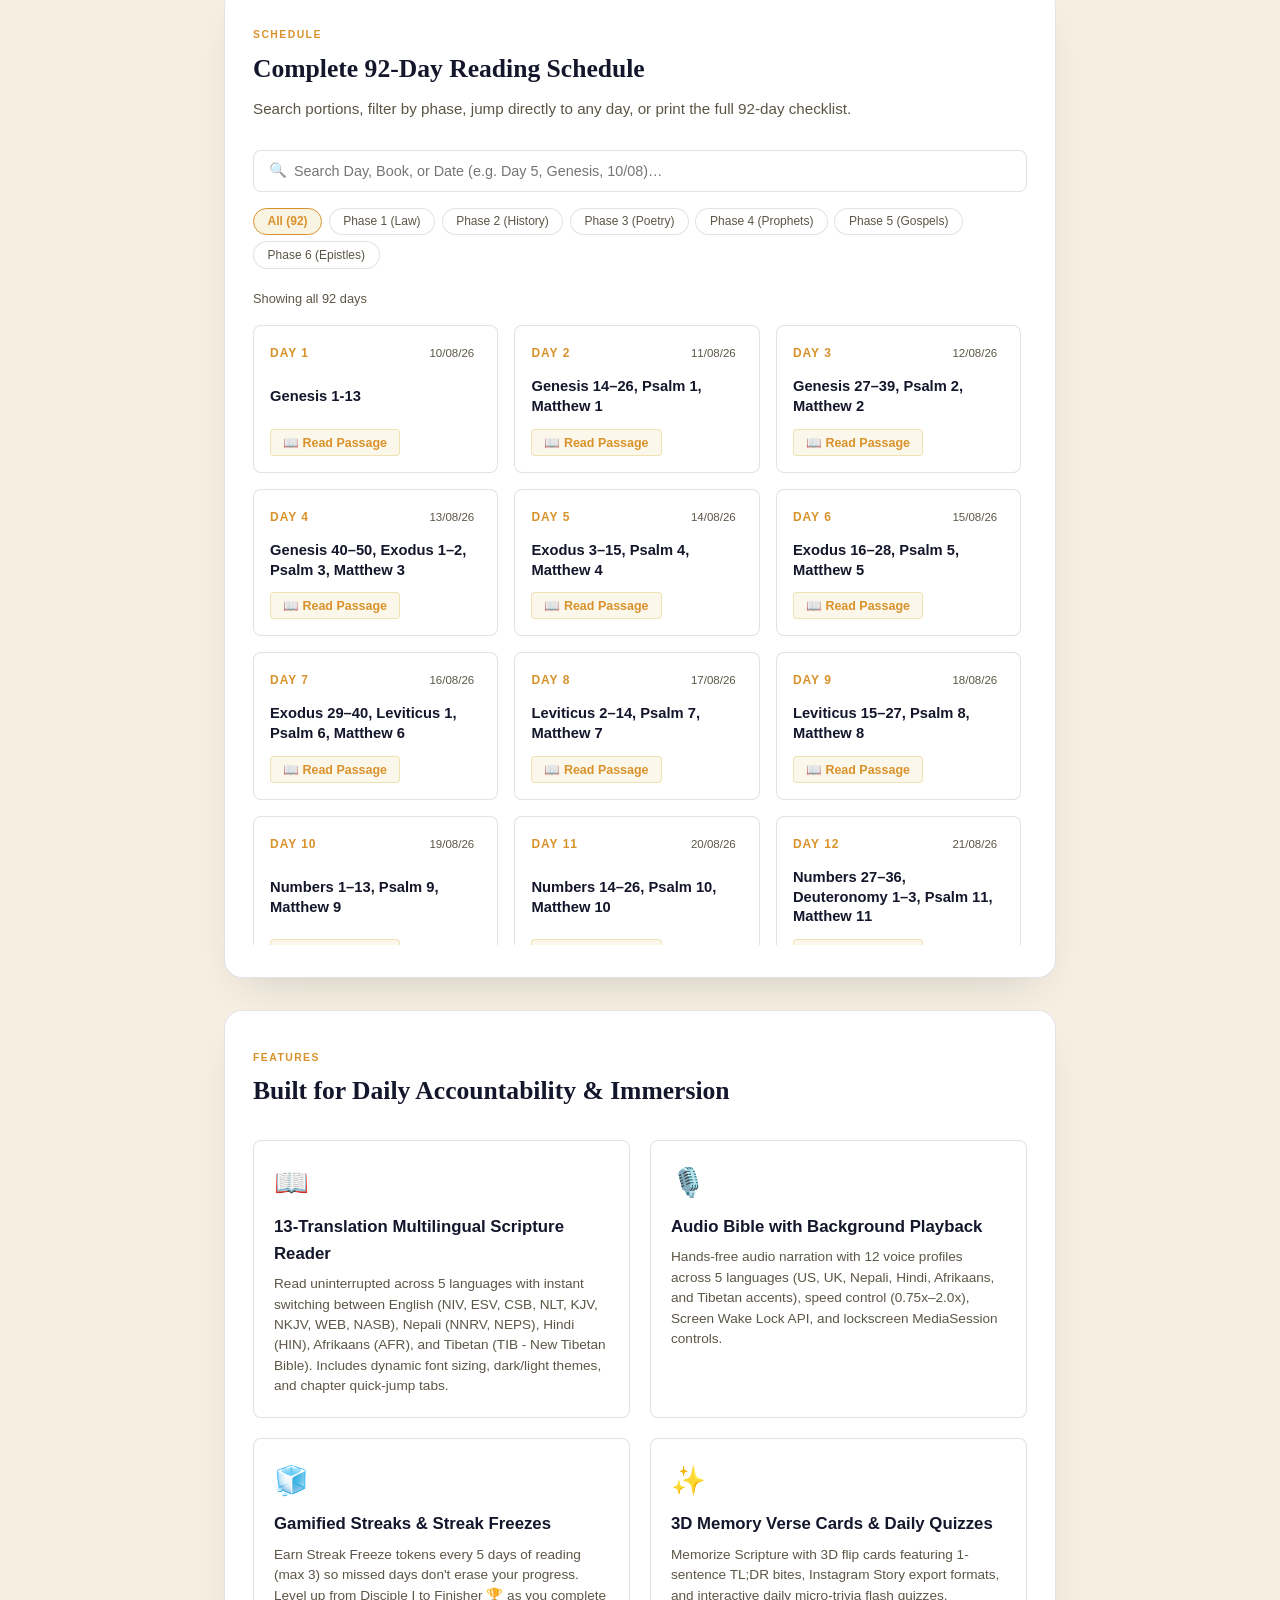
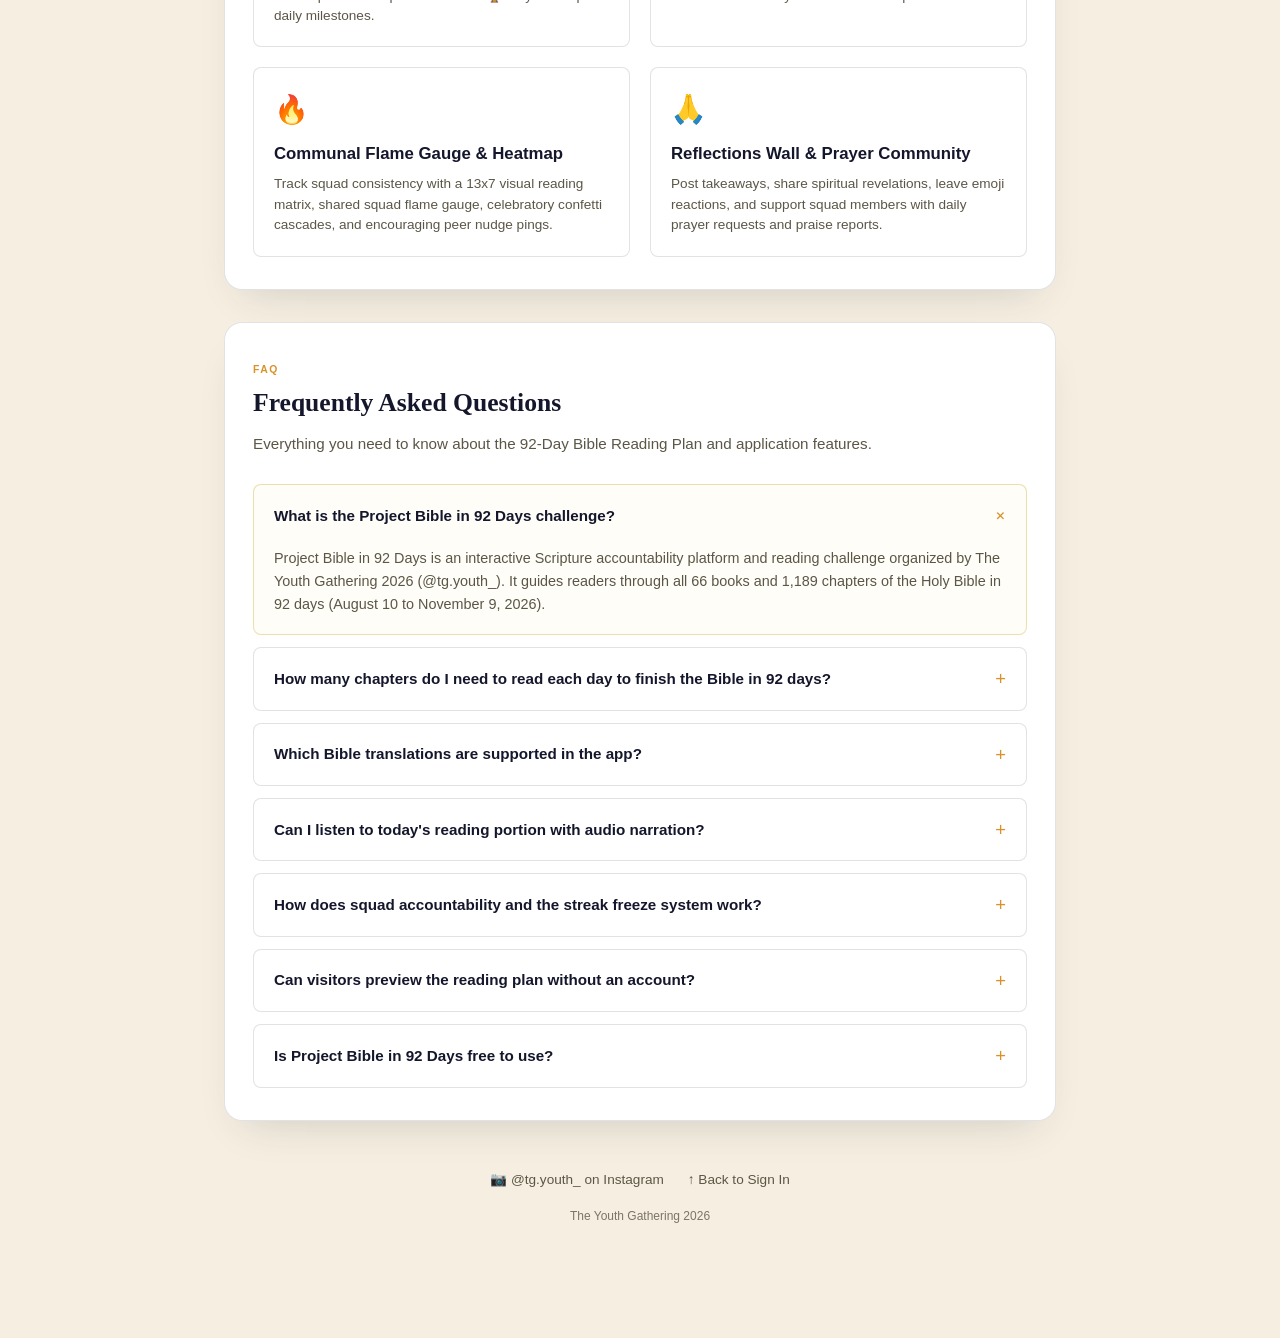
==== commit 9163e2cc: "fix(profile): auto-save uploaded photos, clamp freezes to 0, and protect avatar render persistence" ====
--- a/index.html
+++ b/index.html
@@ -3067,6 +3067,6 @@
   <script src="assets/vendor/gsap.min.js"></script>
   <script src="assets/vendor/ScrollTrigger.min.js"></script>
   <script src="assets/vendor/lenis.min.js"></script>
-  <script src="app.js?v=41"></script>
+  <script src="app.js?v=42"></script>
 </body>
 </html>
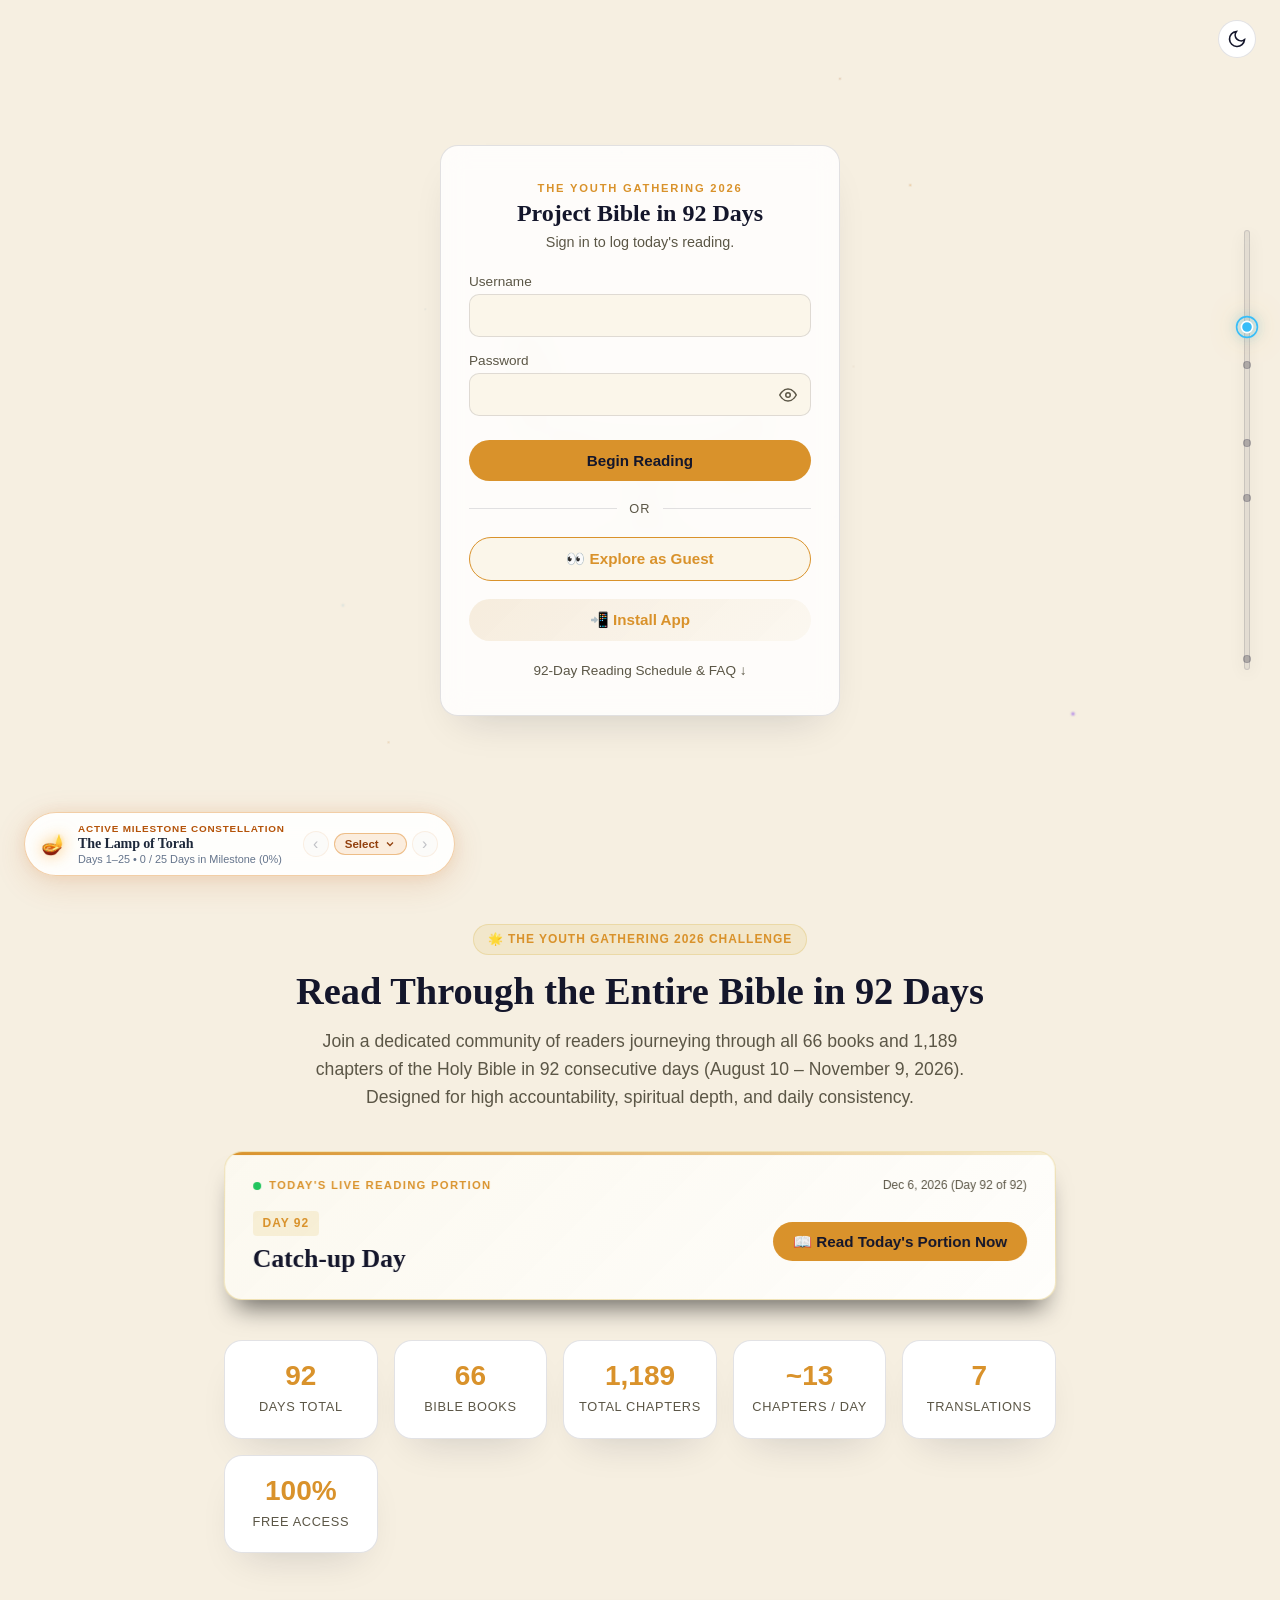
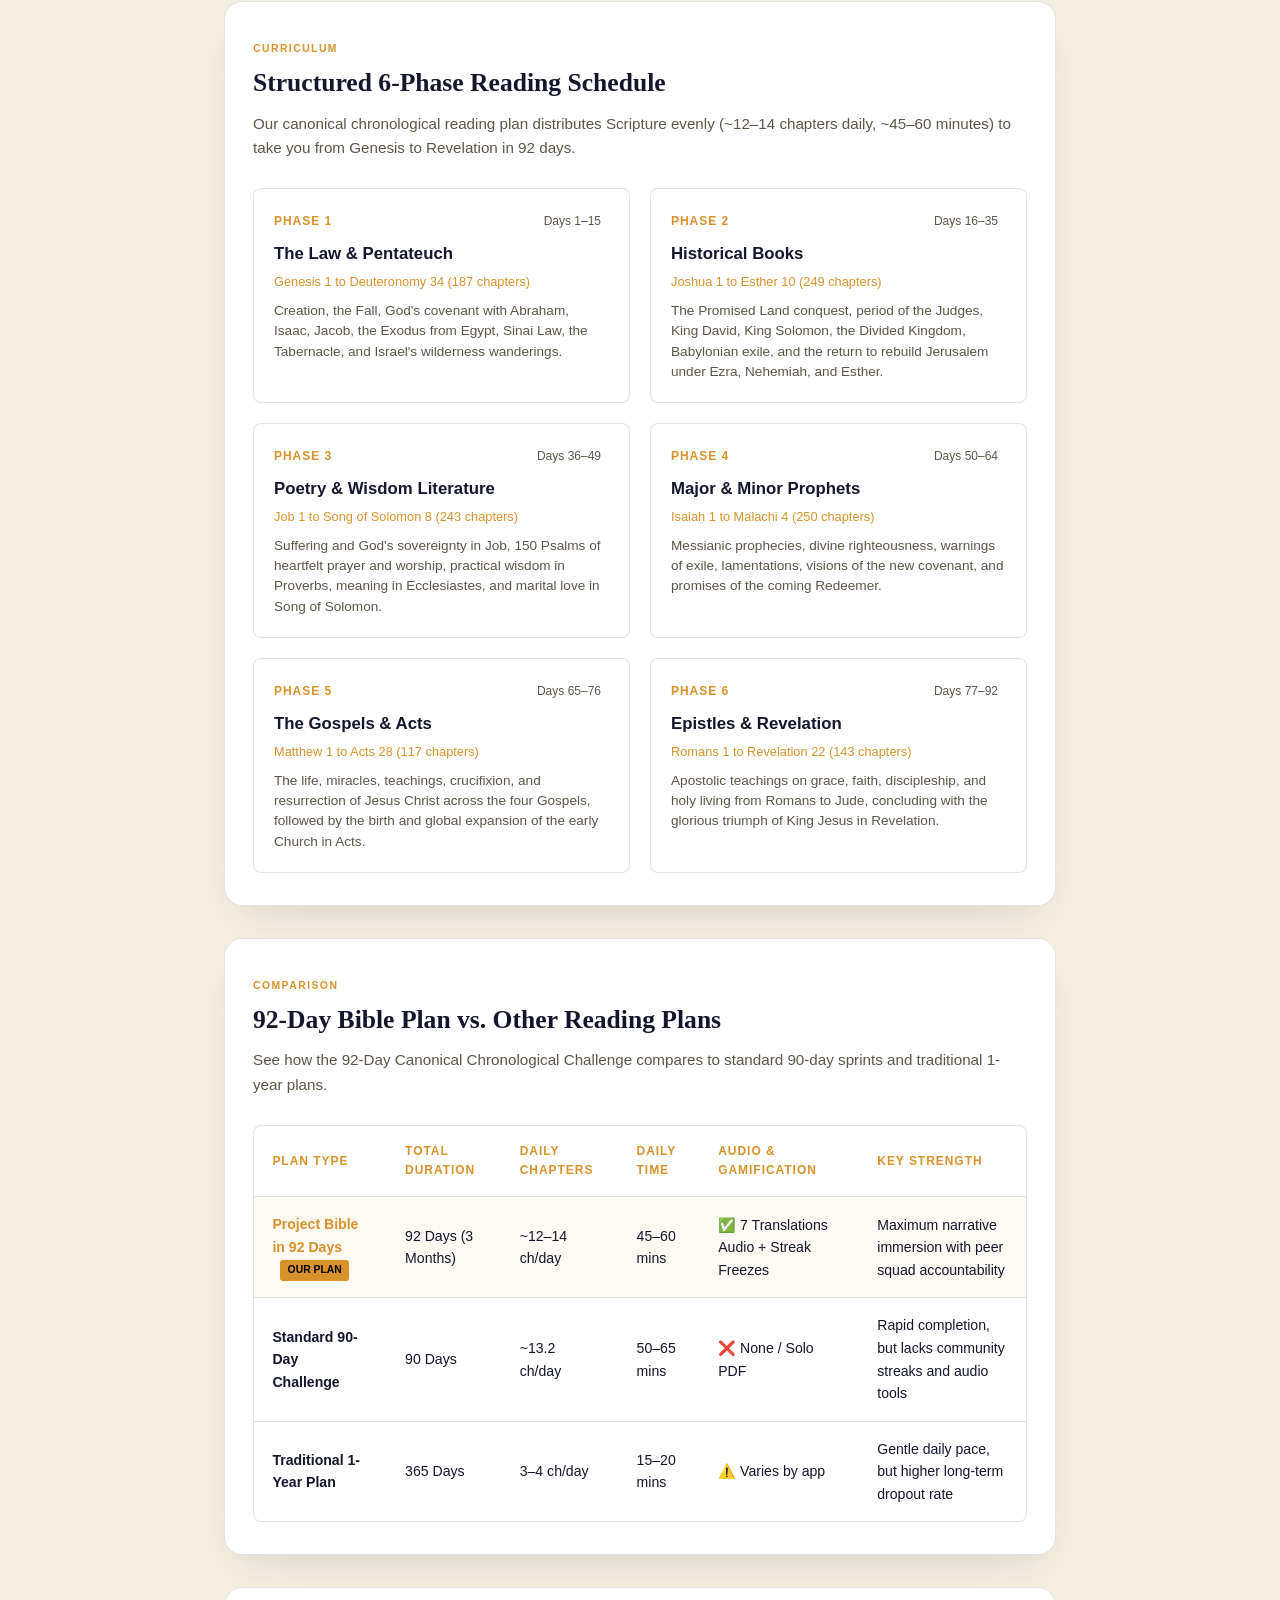
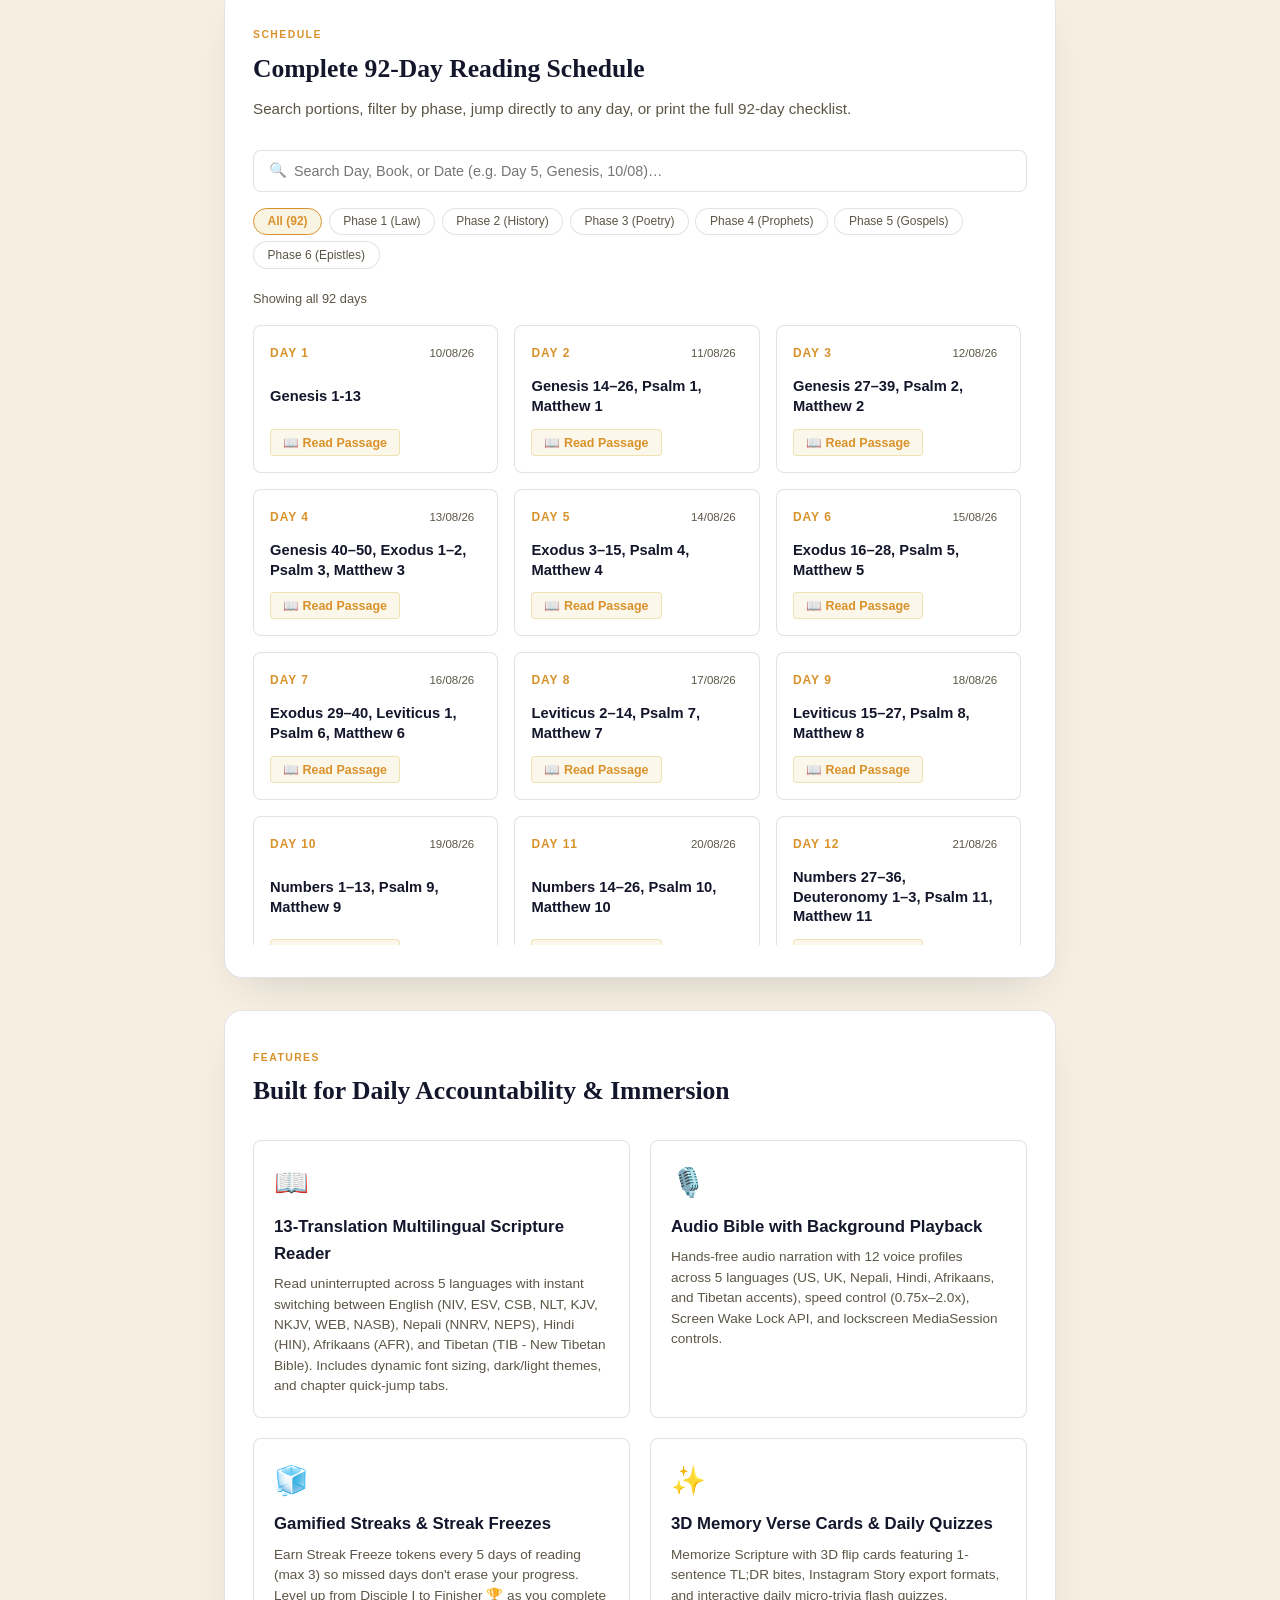
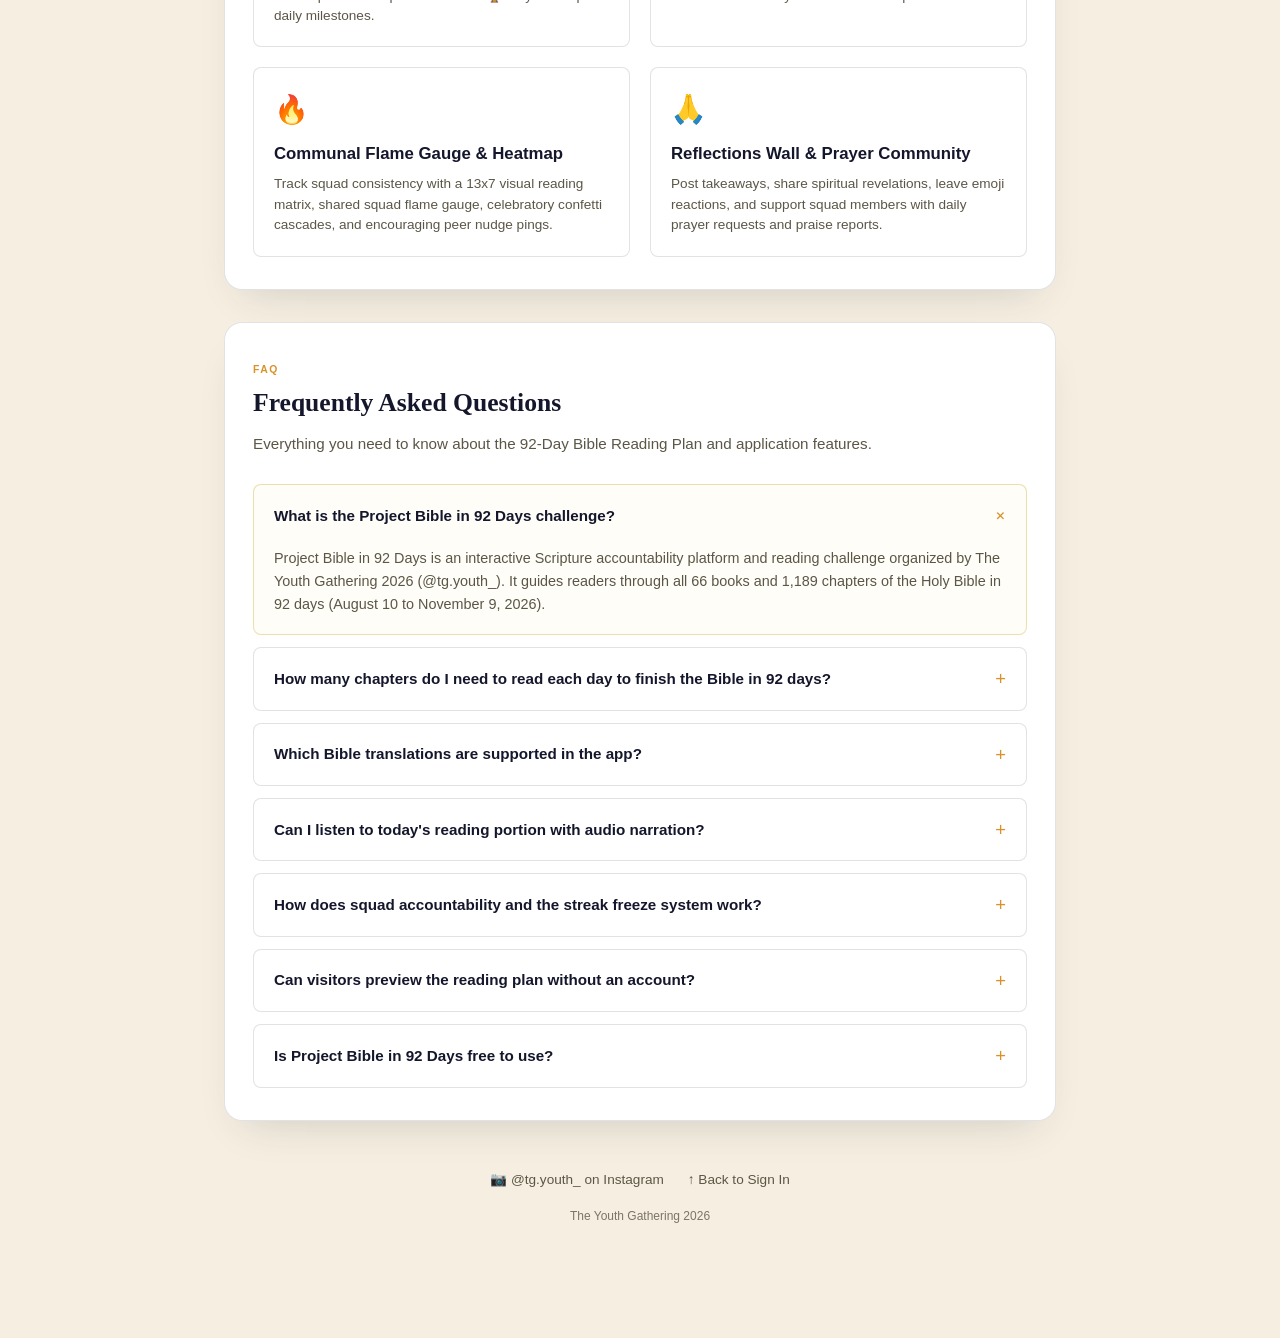
==== commit c1f2cb4a: "feat(profile): add cloud profile sync across devices and cohort members via Google Sheets" ====
--- a/index.html
+++ b/index.html
@@ -3067,6 +3067,6 @@
   <script src="assets/vendor/gsap.min.js"></script>
   <script src="assets/vendor/ScrollTrigger.min.js"></script>
   <script src="assets/vendor/lenis.min.js"></script>
-  <script src="app.js?v=42"></script>
+  <script src="app.js?v=43"></script>
 </body>
 </html>
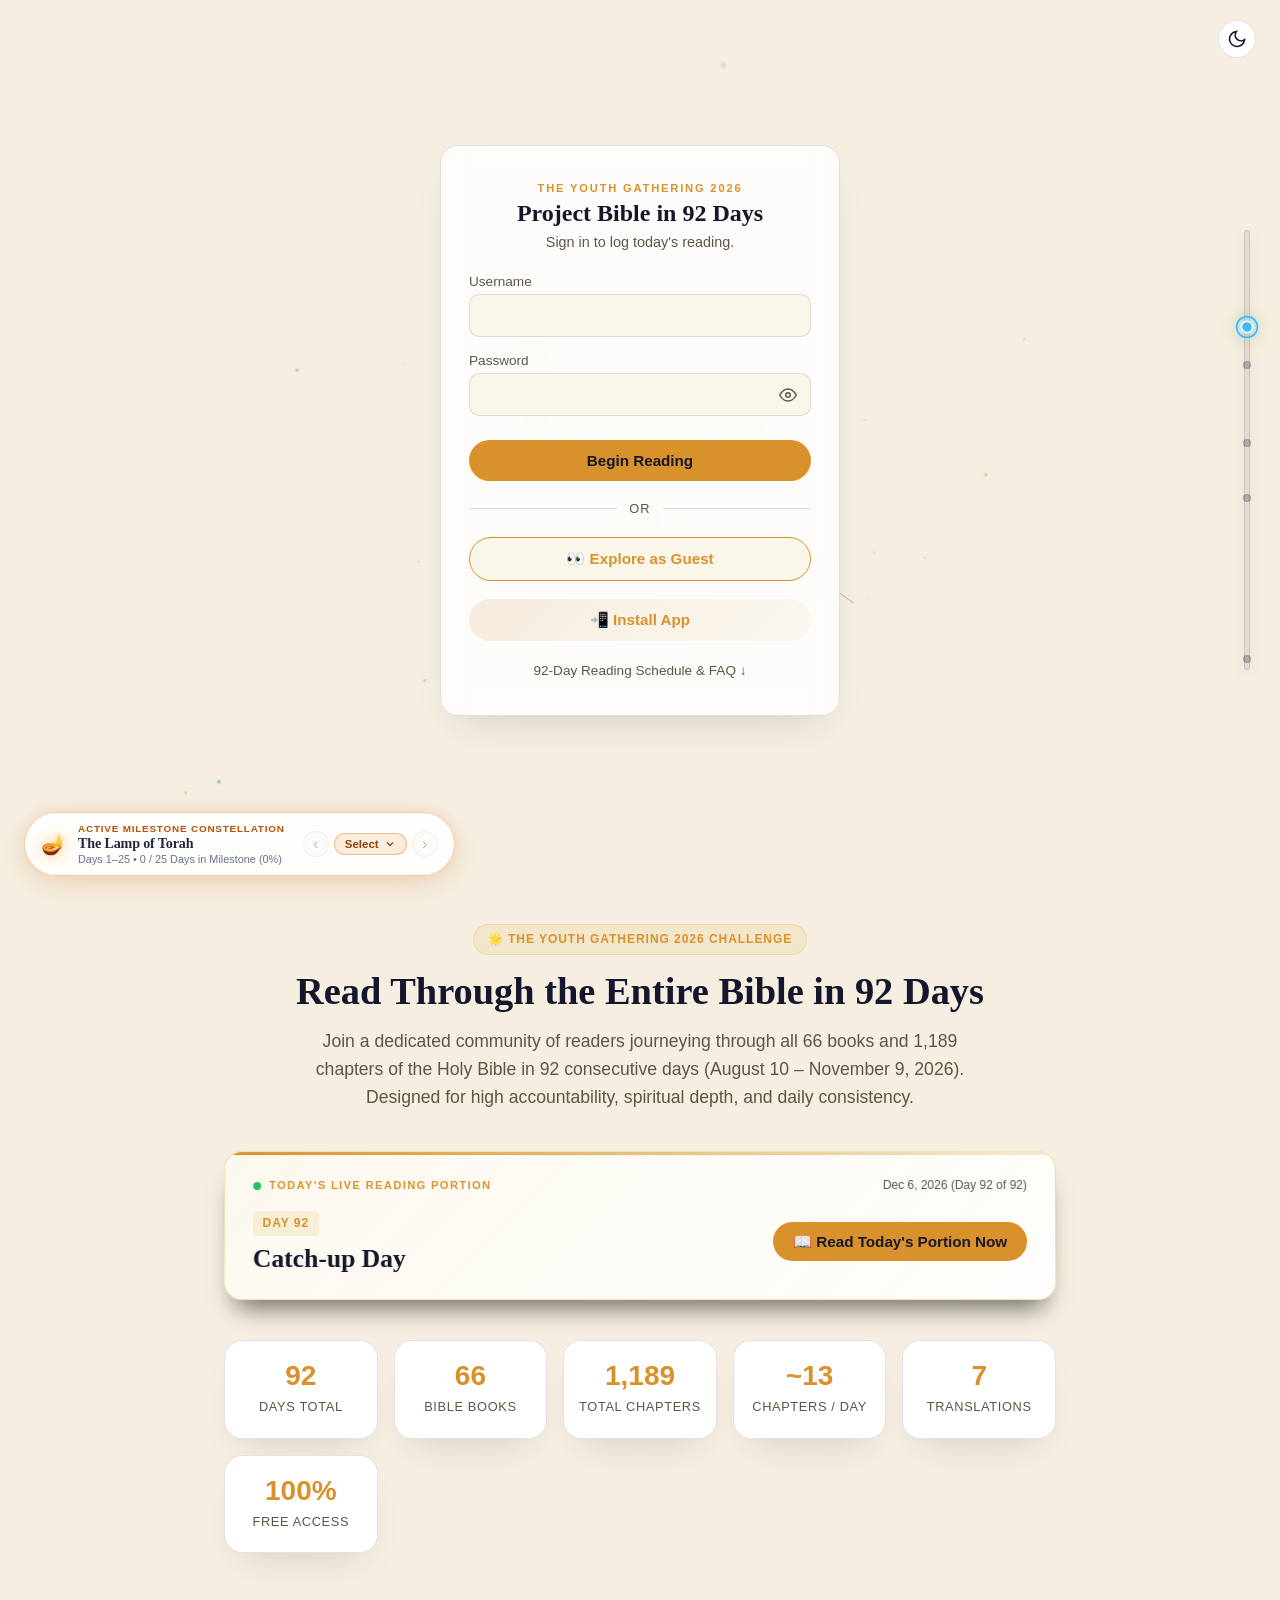
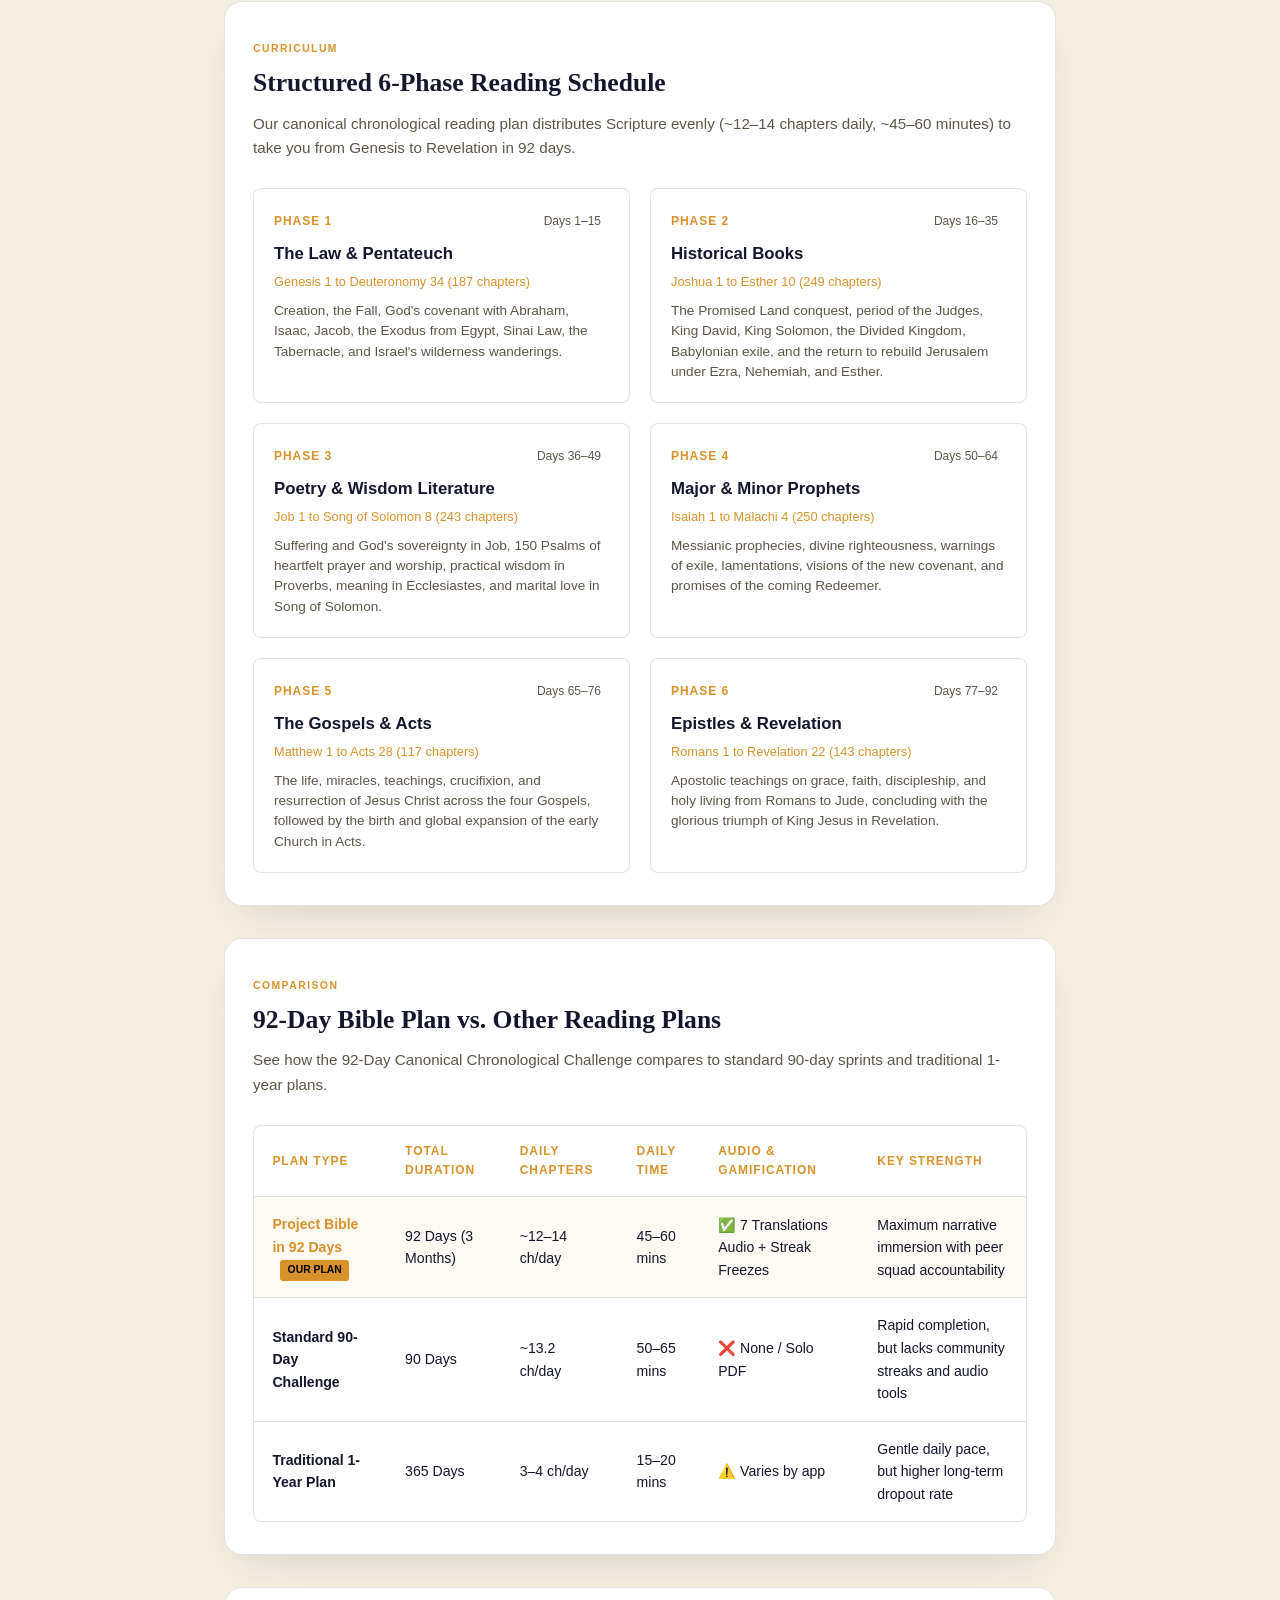
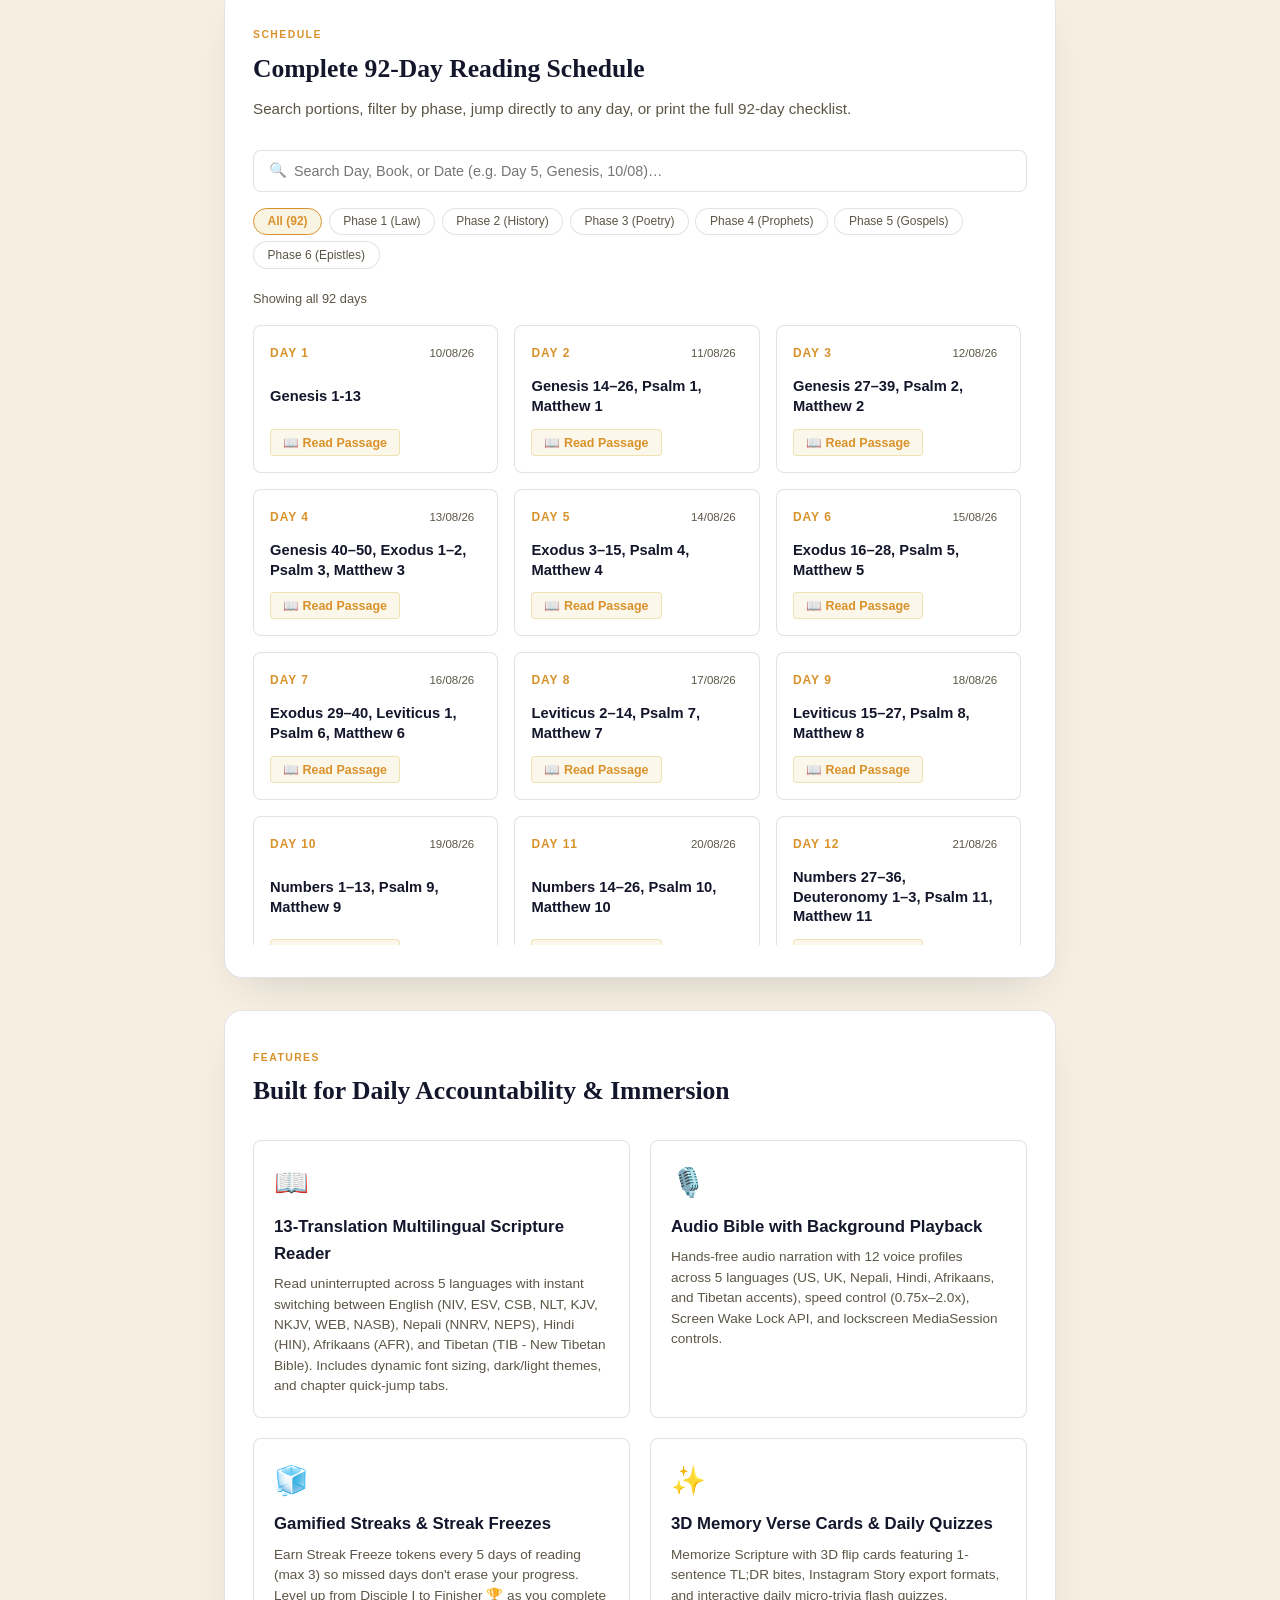
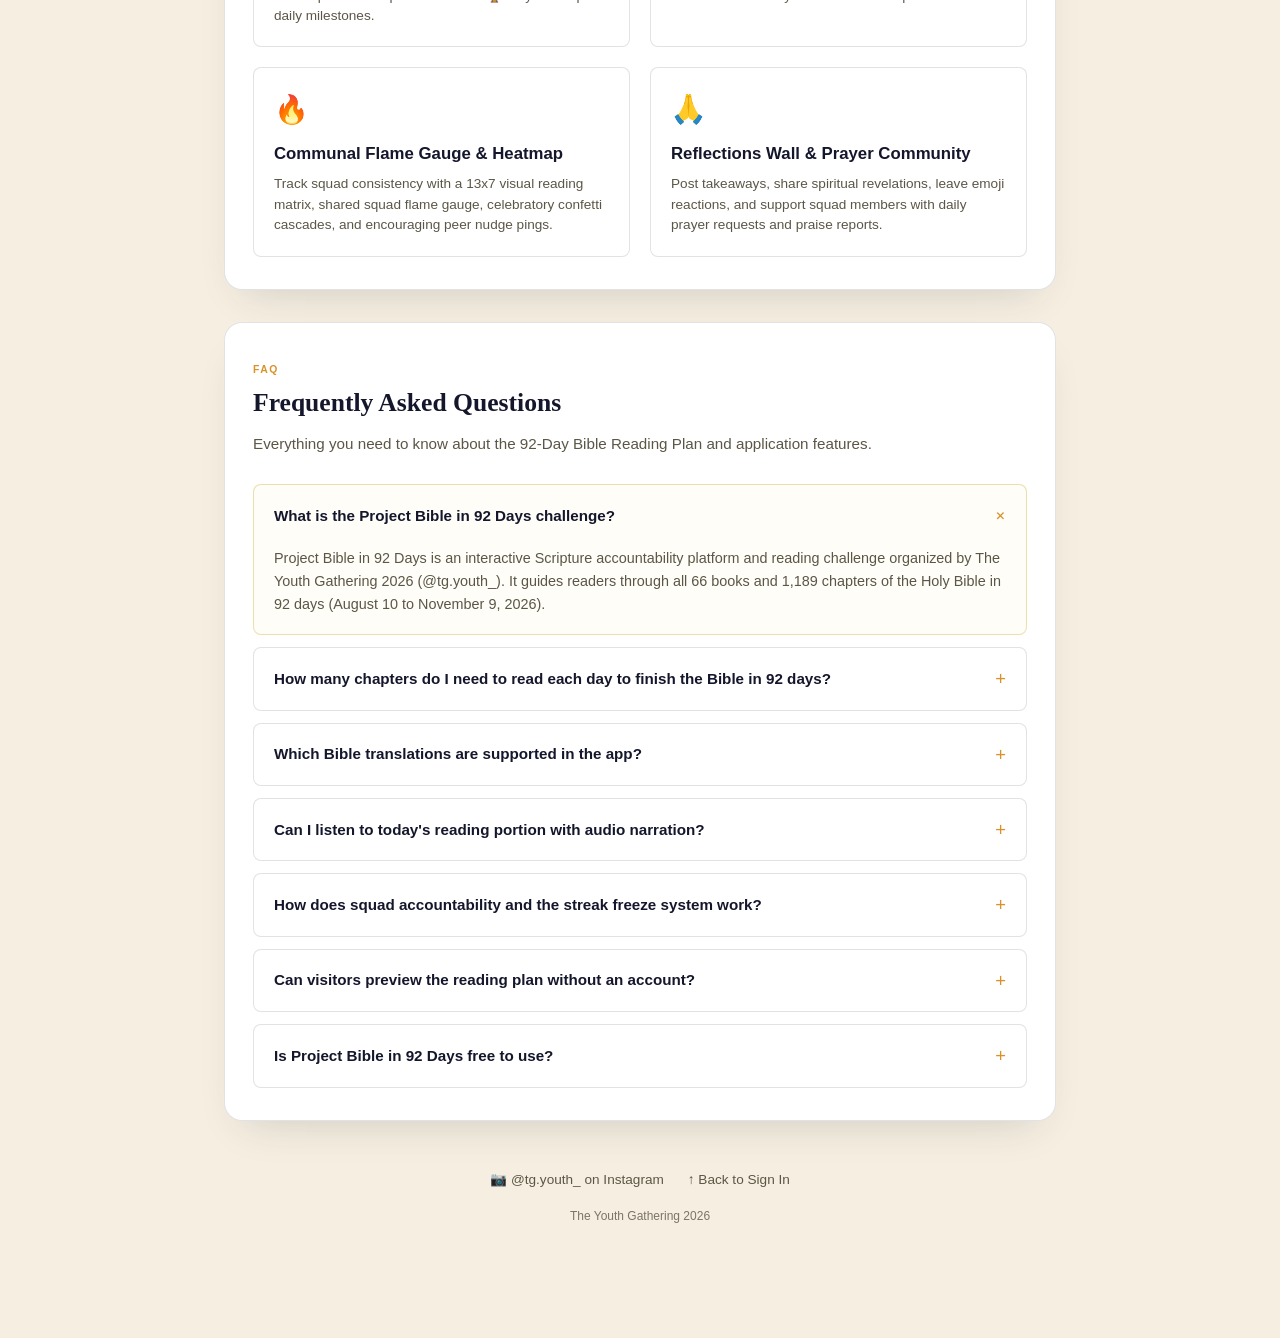
==== commit 4e5dcb26: "feat(profile): integrate Method 2 Google Drive fallback with 3-tier avatar hierarchy" ====
--- a/index.html
+++ b/index.html
@@ -3067,6 +3067,6 @@
   <script src="assets/vendor/gsap.min.js"></script>
   <script src="assets/vendor/ScrollTrigger.min.js"></script>
   <script src="assets/vendor/lenis.min.js"></script>
-  <script src="app.js?v=43"></script>
+  <script src="app.js?v=44"></script>
 </body>
 </html>
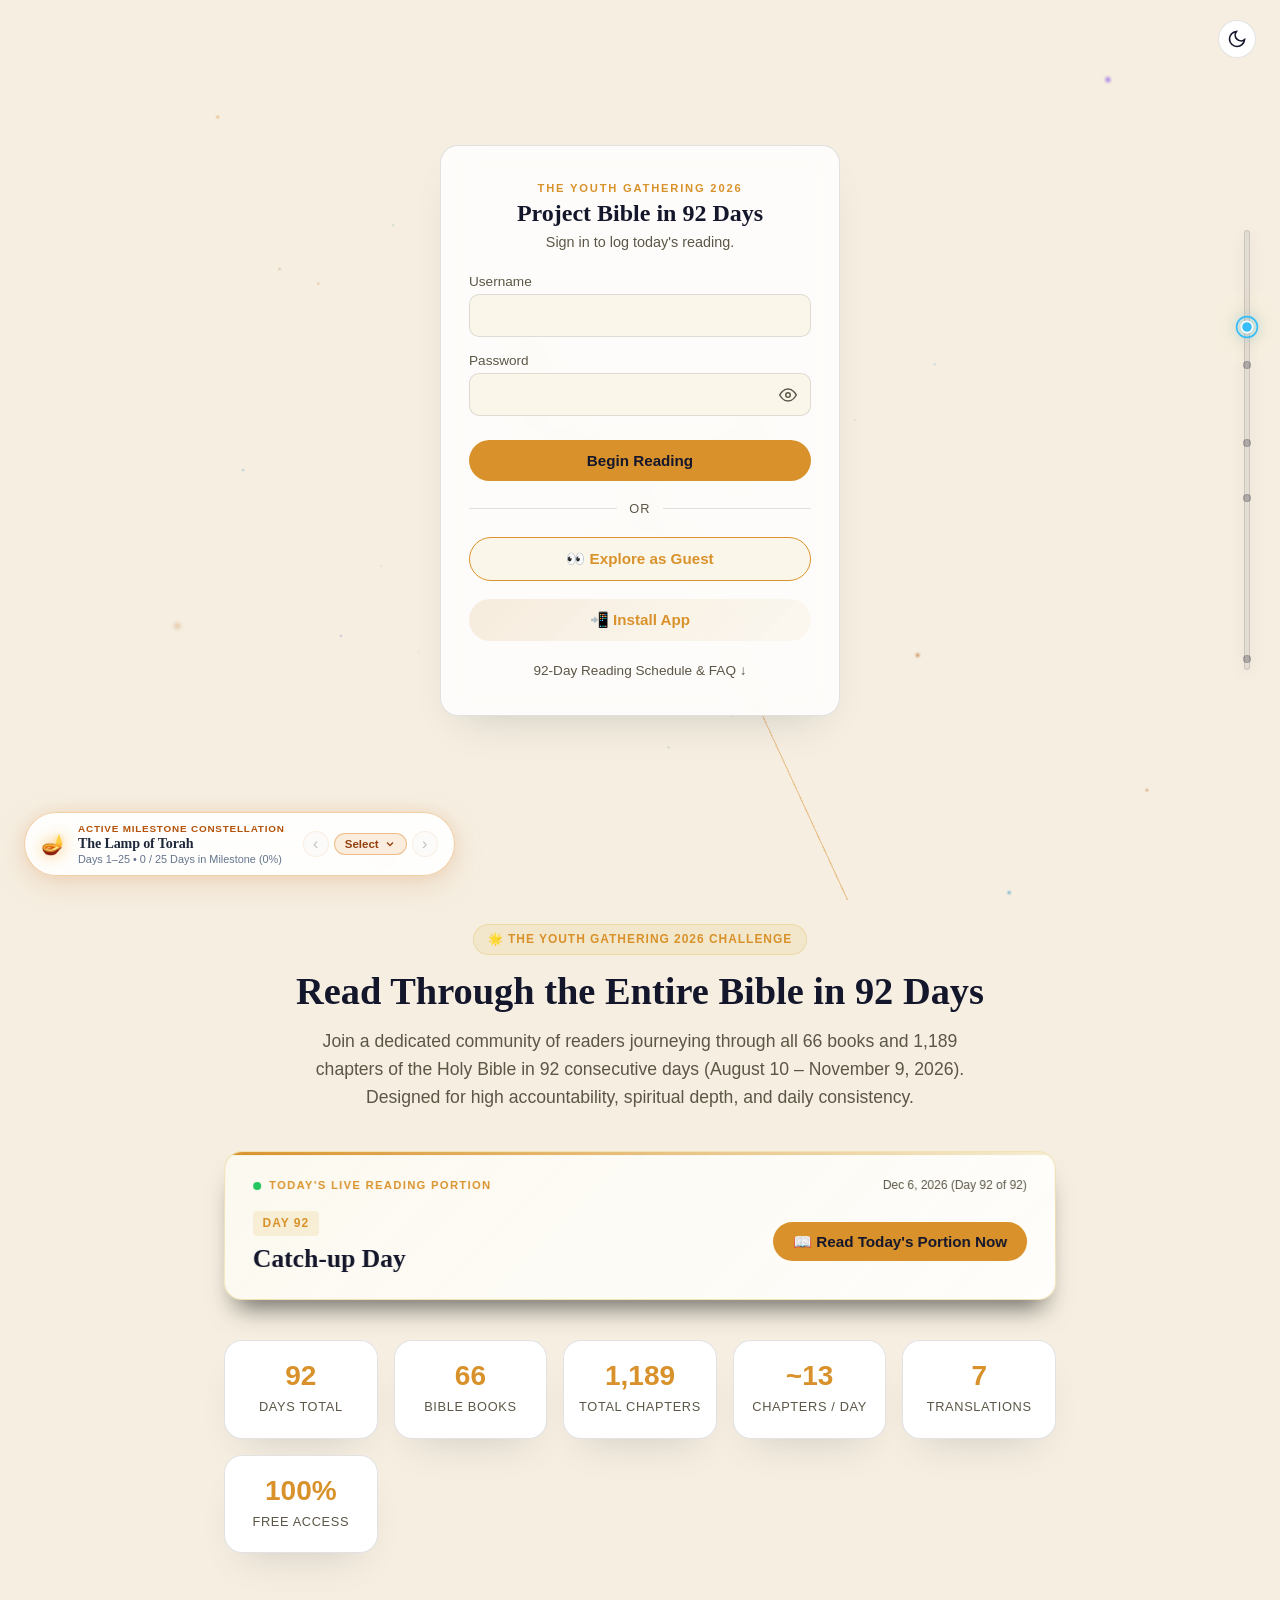
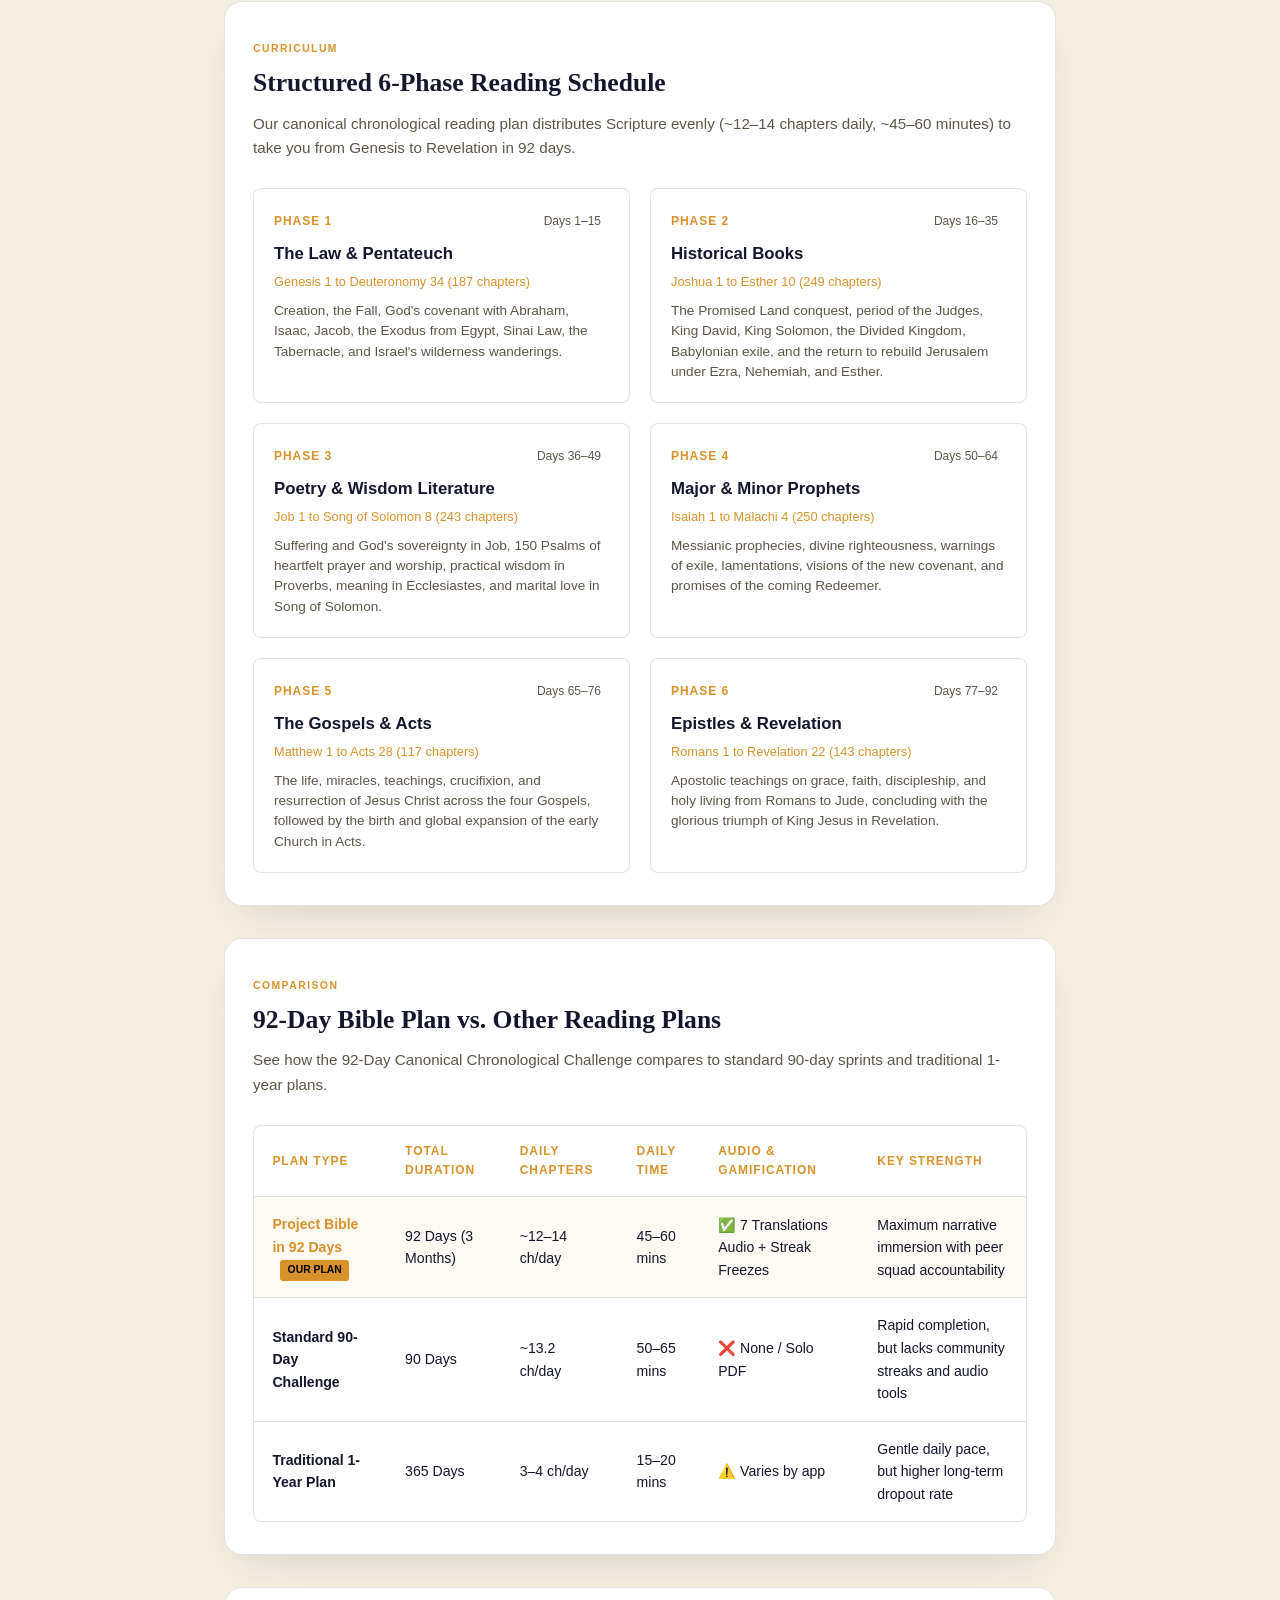
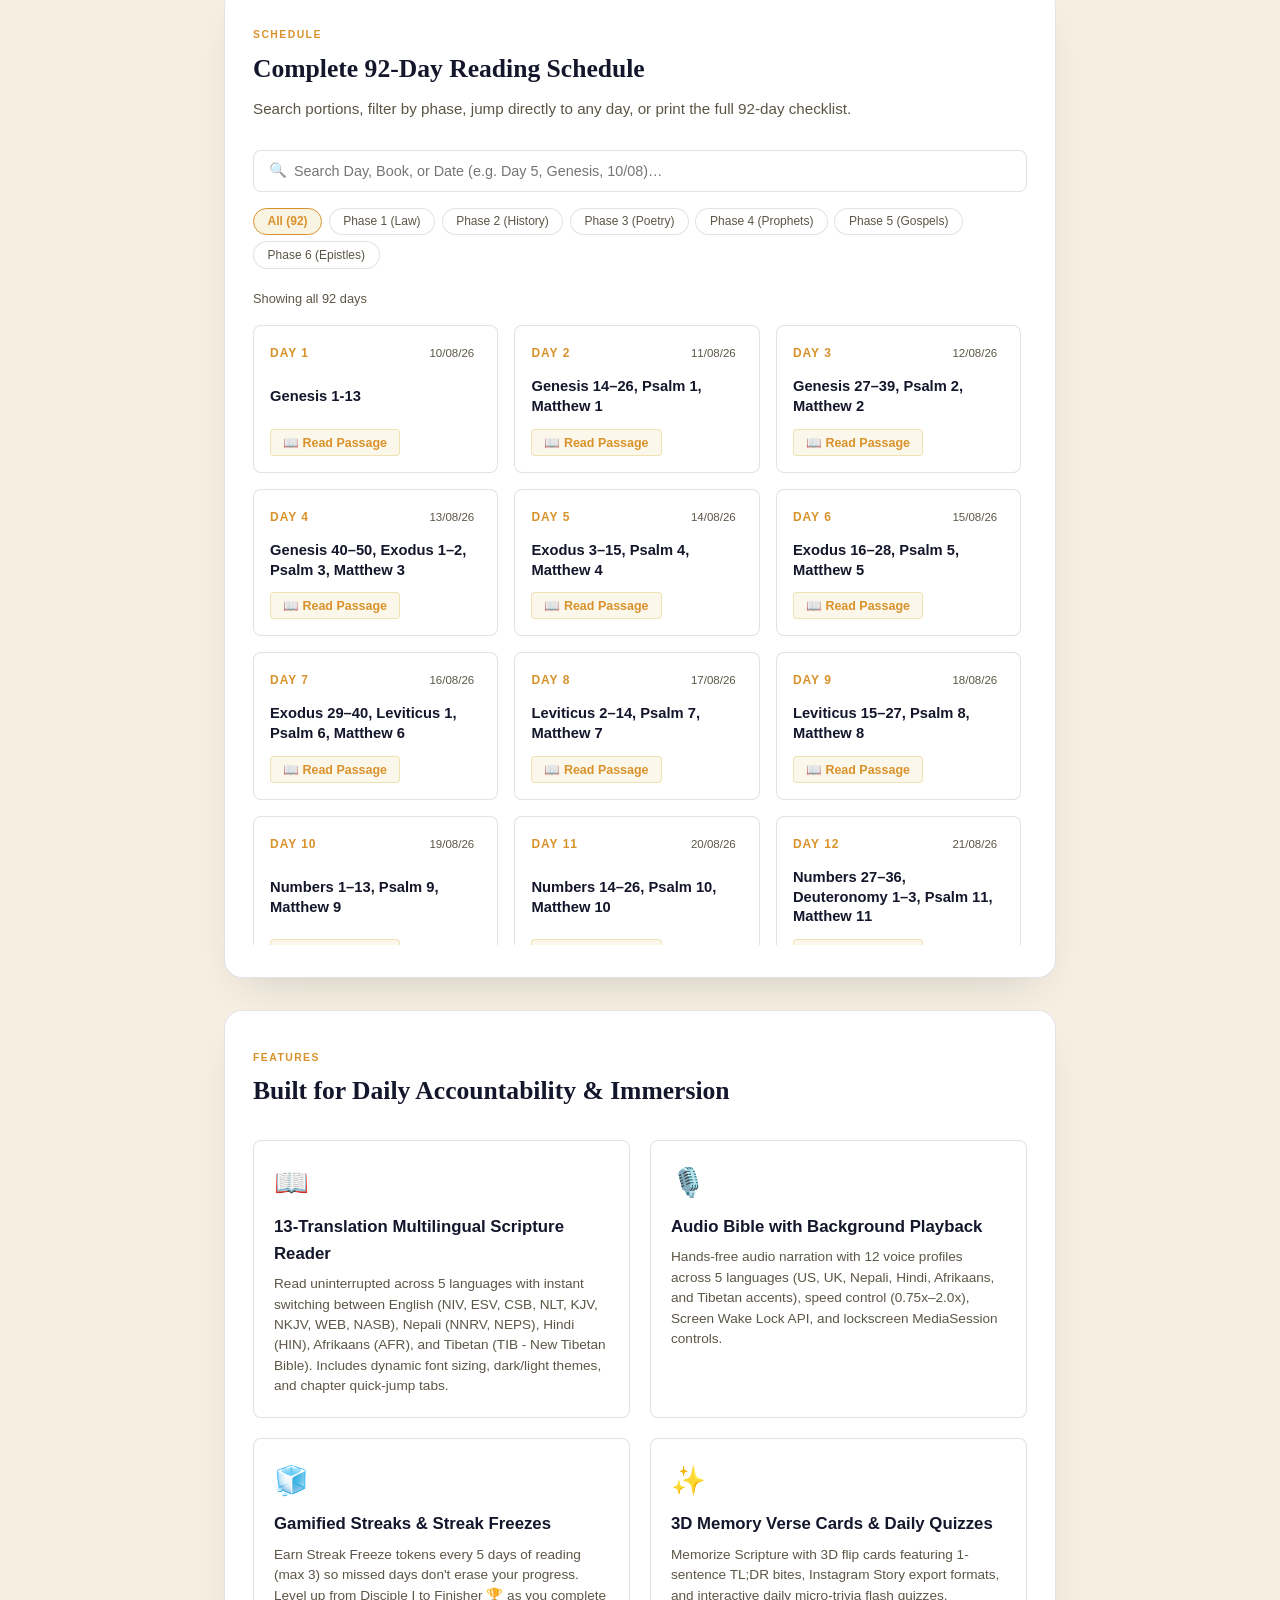
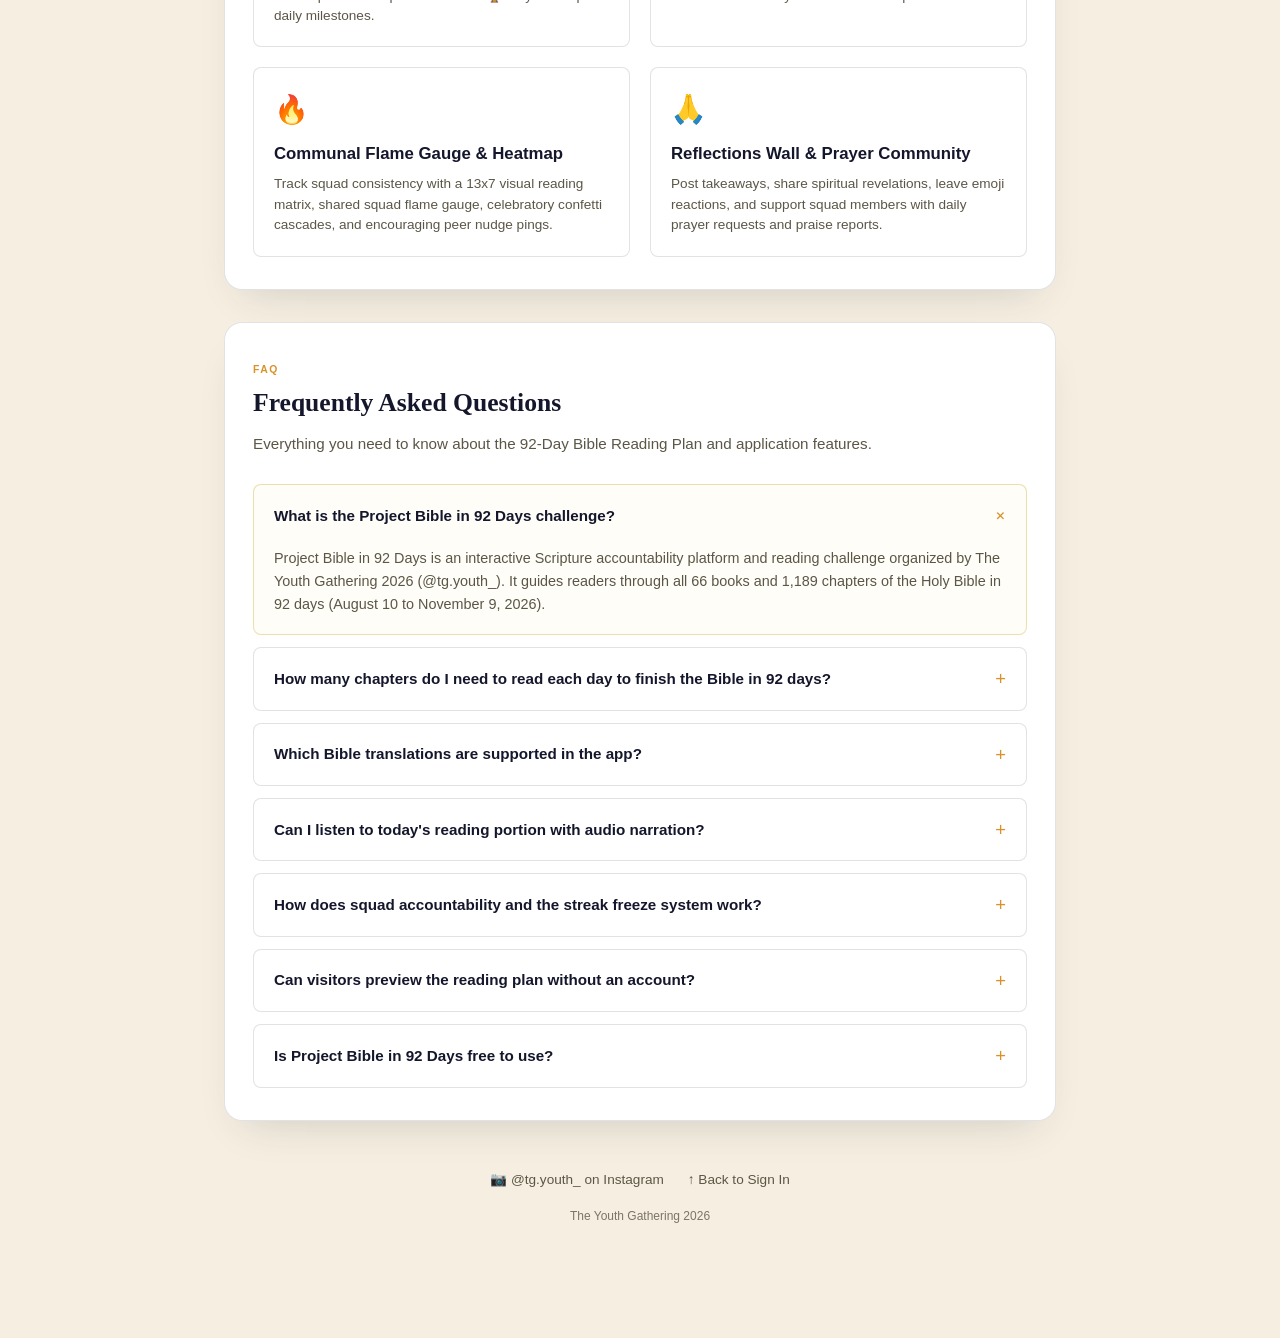
==== commit 01a52299: "feat(profile): in-app camera capture, bio sanitization fix, and responsive cross-device sync" ====
--- a/index.html
+++ b/index.html
@@ -2997,6 +2997,36 @@
     </div>
   </div>
 
+  <!-- IN-APP CAMERA / WEBCAM MODAL -->
+  <div id="camera-modal" class="modal-backdrop" hidden>
+    <div class="modal-card camera-modal-card">
+      <div class="modal-header">
+        <div class="profile-modal-title-wrap">
+          <span class="profile-header-icon">📷</span>
+          <h3 class="modal-title">Take Profile Photo</h3>
+        </div>
+        <button id="close-camera-modal" class="modal-close-btn" type="button" aria-label="Close camera">&times;</button>
+      </div>
+      <div class="modal-body camera-modal-body">
+        <div class="camera-viewport-wrap">
+          <video id="camera-video" playsinline autoplay muted></video>
+          <canvas id="camera-preview-canvas" hidden></canvas>
+          <div class="camera-guide-overlay" id="camera-guide-overlay">
+            <div class="camera-circle-guide"></div>
+          </div>
+          <div id="camera-error-msg" class="camera-error-msg" hidden></div>
+        </div>
+      </div>
+      <div class="modal-actions camera-modal-actions">
+        <button id="camera-flip-btn" class="btn btn-secondary btn-sm" type="button" title="Switch front/back camera">🔄 Flip Camera</button>
+        <button id="camera-capture-btn" class="btn btn-primary btn-sm" type="button">📸 Capture</button>
+        <button id="camera-retake-btn" class="btn btn-secondary btn-sm" type="button" hidden>🔄 Retake</button>
+        <button id="camera-use-btn" class="btn btn-primary btn-sm" type="button" hidden>✅ Use Photo</button>
+        <button id="cancel-camera-btn" class="btn btn-secondary btn-sm" type="button">Cancel</button>
+      </div>
+    </div>
+  </div>
+
   <!-- DISCIPLE PROFILE INFO POPUP MODAL -->
   <div id="user-profile-modal" class="modal-backdrop" hidden>
     <div class="modal-card user-profile-card">
@@ -3067,6 +3097,6 @@
   <script src="assets/vendor/gsap.min.js"></script>
   <script src="assets/vendor/ScrollTrigger.min.js"></script>
   <script src="assets/vendor/lenis.min.js"></script>
-  <script src="app.js?v=44"></script>
+  <script src="app.js?v=45"></script>
 </body>
 </html>
--- a/style.css
+++ b/style.css
@@ -8777,3 +8777,80 @@
   text-transform: uppercase;
   letter-spacing: 0.3px;
 }
+
+/* In-App Camera / Webcam Viewfinder Modal */
+.camera-modal-card {
+  max-width: 440px;
+  width: 100%;
+}
+
+.camera-modal-body {
+  display: flex;
+  flex-direction: column;
+  align-items: center;
+  gap: 1rem;
+}
+
+.camera-viewport-wrap {
+  position: relative;
+  width: 100%;
+  aspect-ratio: 1 / 1;
+  max-height: 360px;
+  background: #000000;
+  border-radius: 12px;
+  overflow: hidden;
+  display: flex;
+  align-items: center;
+  justify-content: center;
+  border: 1px solid var(--border);
+}
+
+#camera-video,
+#camera-preview-canvas {
+  width: 100%;
+  height: 100%;
+  object-fit: cover;
+  display: block;
+}
+
+.camera-guide-overlay {
+  position: absolute;
+  inset: 0;
+  pointer-events: none;
+  display: flex;
+  align-items: center;
+  justify-content: center;
+}
+
+.camera-circle-guide {
+  width: 220px;
+  height: 220px;
+  border-radius: 50%;
+  border: 2px dashed rgba(245, 158, 11, 0.85);
+  box-shadow: 0 0 0 9999px rgba(0, 0, 0, 0.45);
+}
+
+.camera-error-msg {
+  position: absolute;
+  inset: 1rem;
+  display: flex;
+  align-items: center;
+  justify-content: center;
+  text-align: center;
+  color: #fca5a5;
+  font-size: 0.9rem;
+  padding: 1.25rem;
+  background: rgba(15, 23, 42, 0.92);
+  border-radius: 8px;
+  border: 1px solid rgba(239, 68, 68, 0.4);
+  line-height: 1.4;
+}
+
+.camera-modal-actions {
+  display: flex;
+  flex-wrap: wrap;
+  gap: 0.5rem;
+  justify-content: center;
+  align-items: center;
+}
+
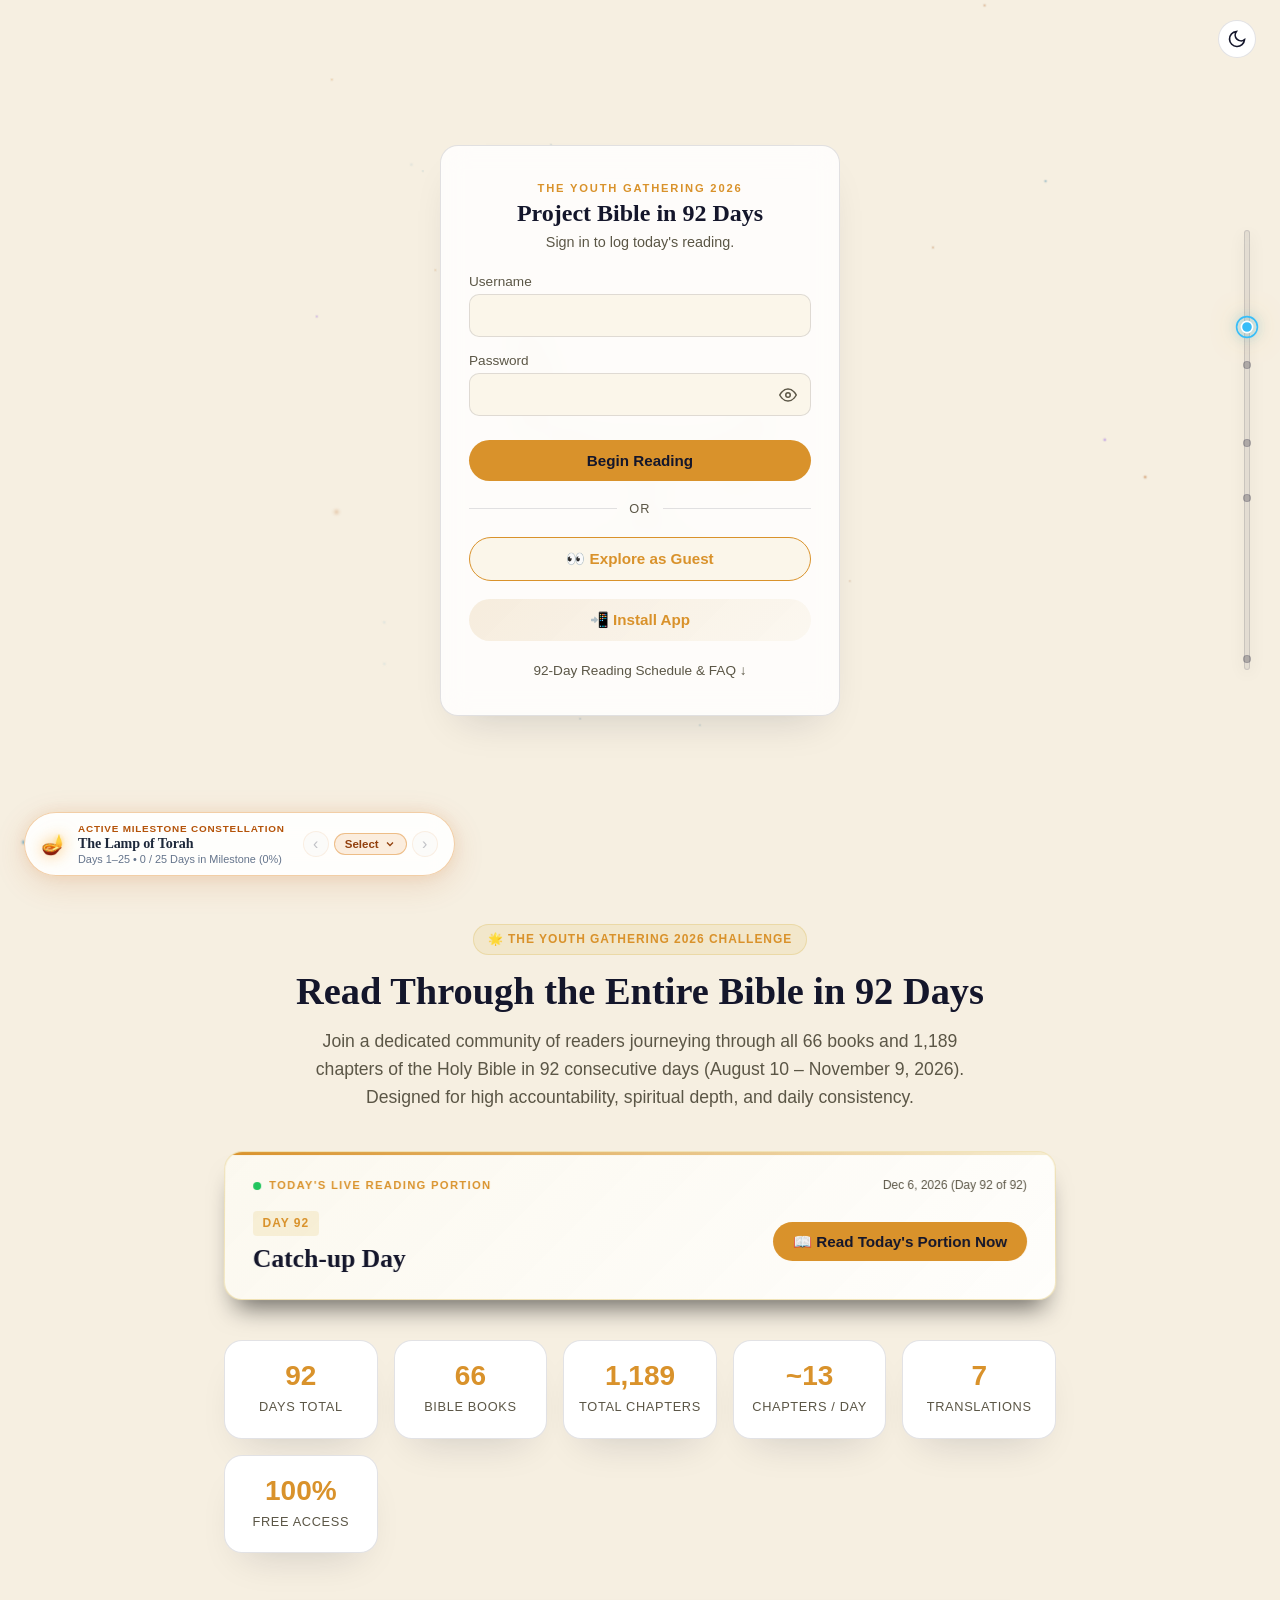
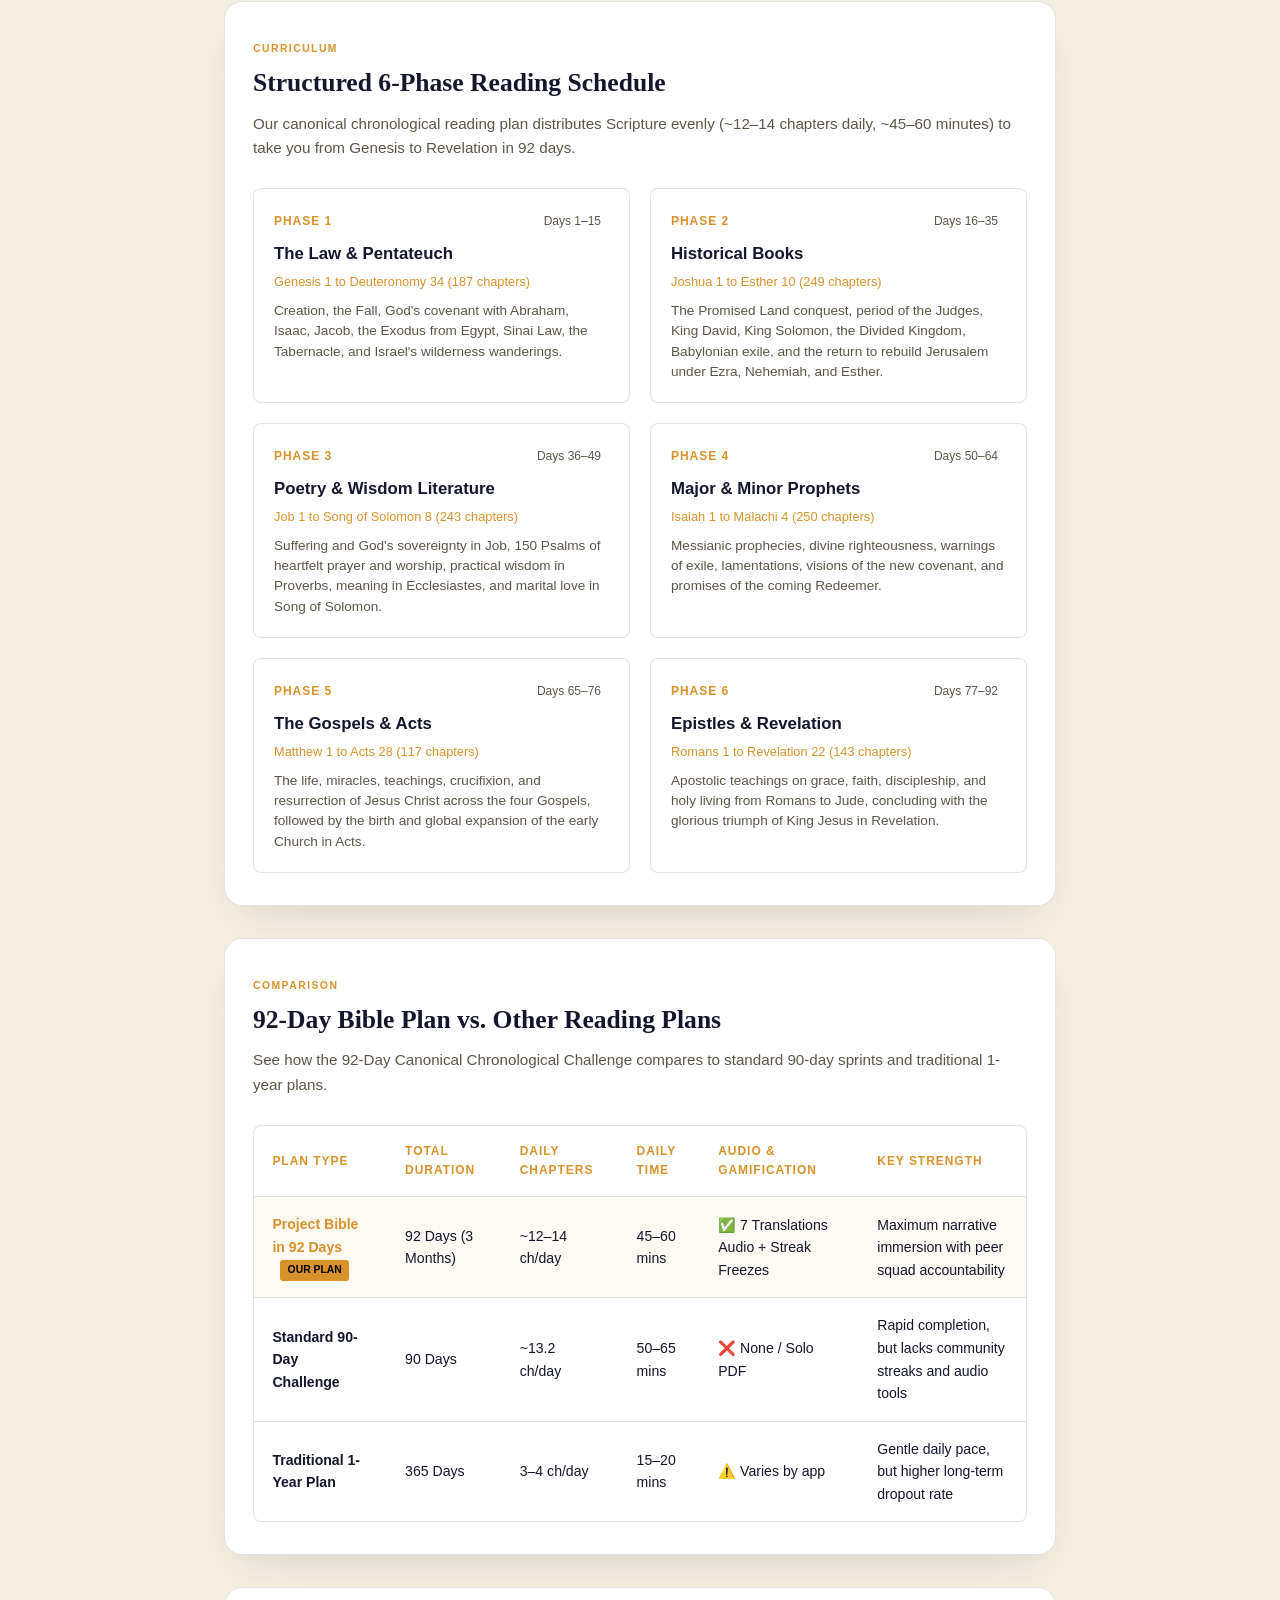
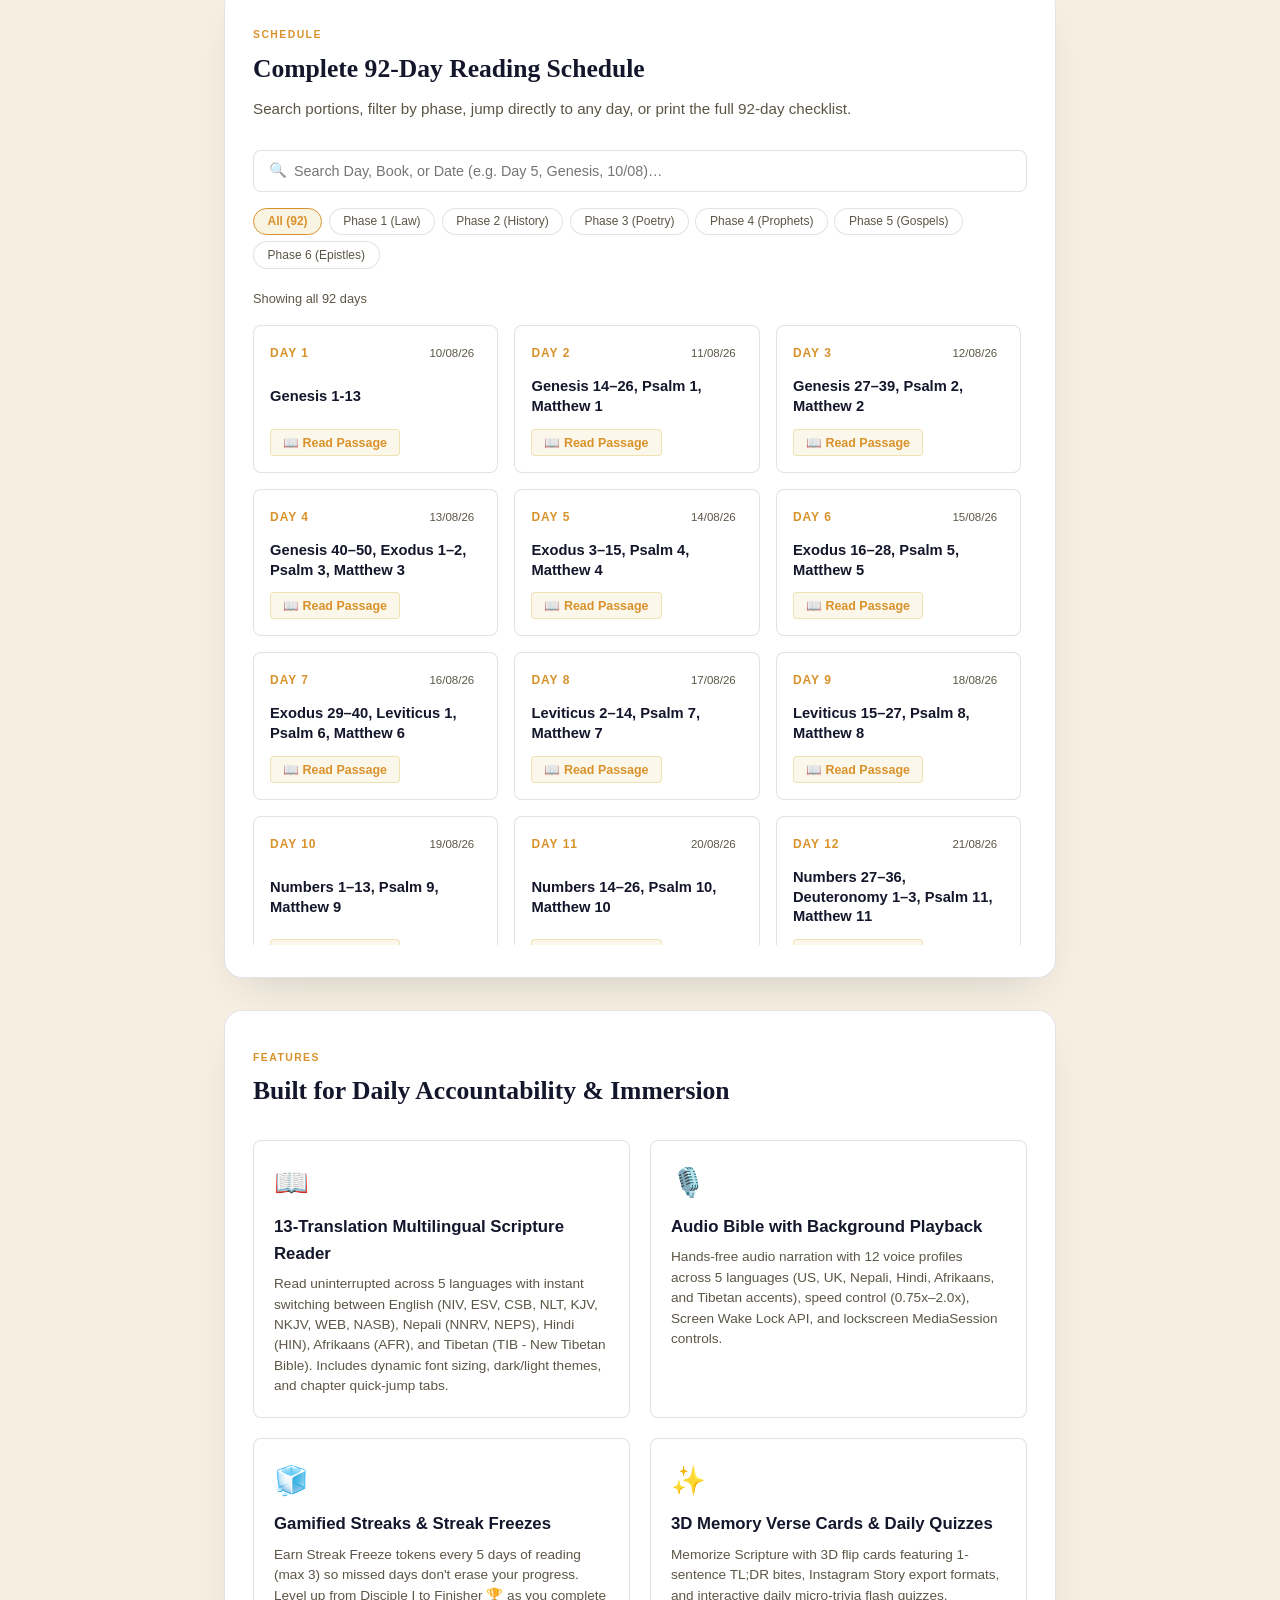
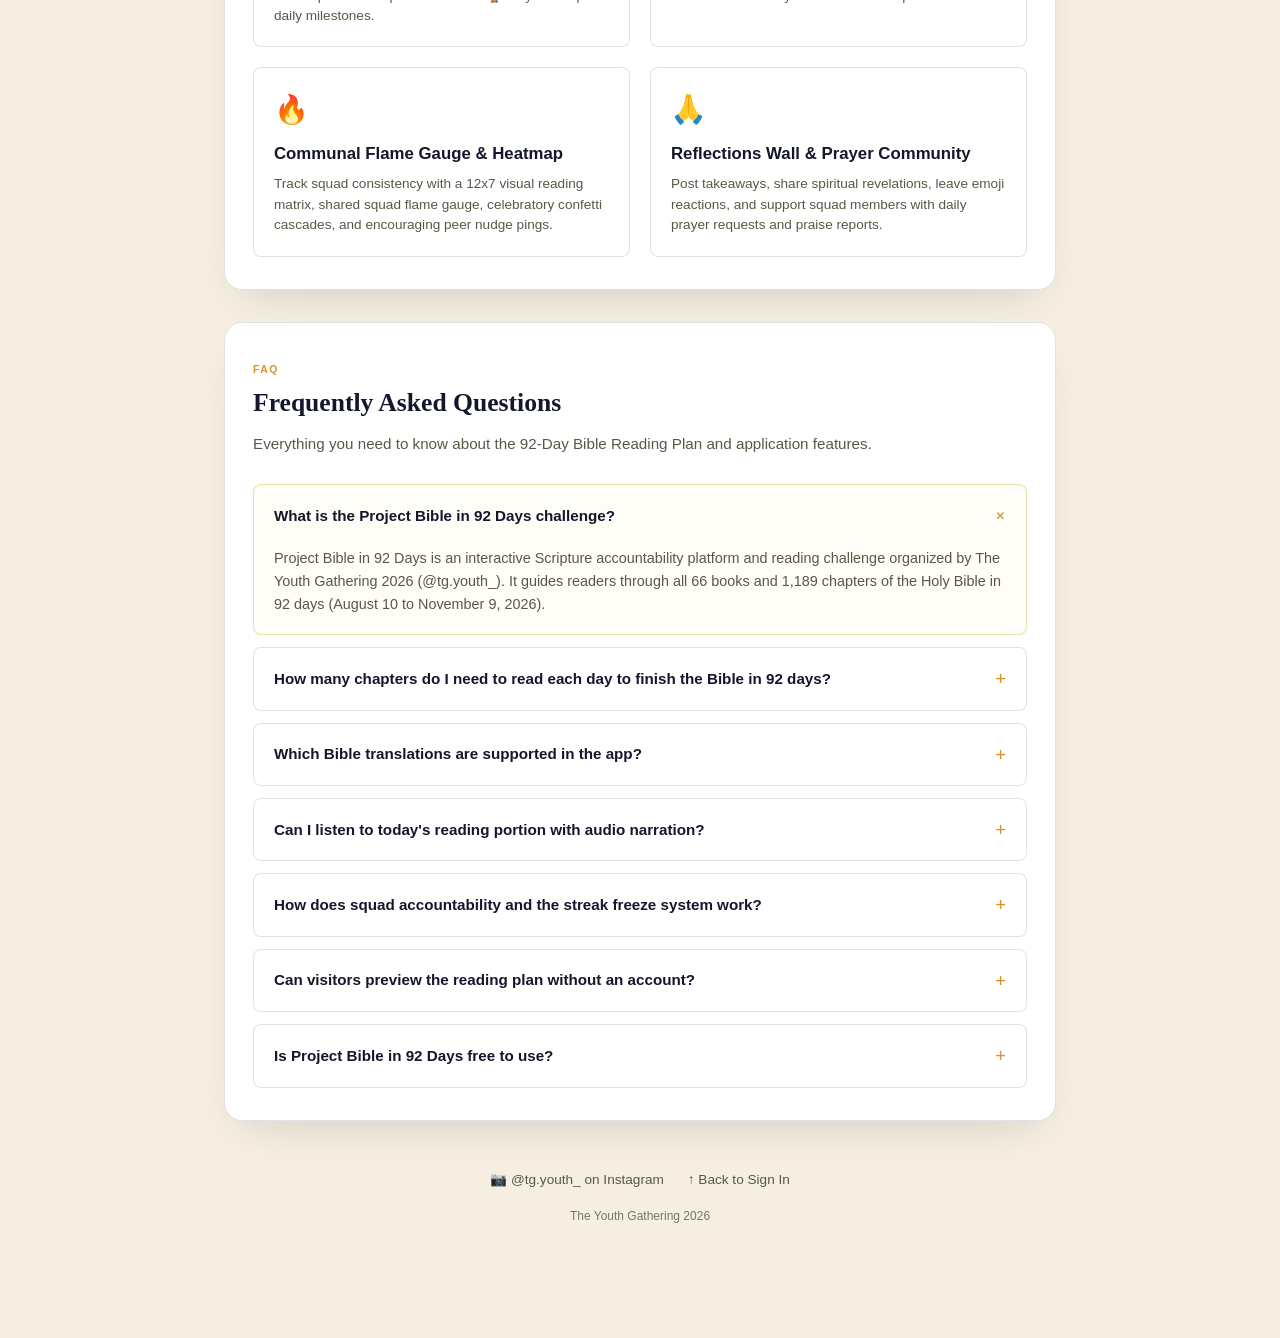
==== commit 3be028f9: "feat(bvg): remove Vishan, recalibrate Boys squad to 6 disciples and 552 target days (v47)" ====
--- a/index.html
+++ b/index.html
@@ -1894,7 +1894,7 @@
           <div class="feature-highlight-card">
             <div class="feature-icon">🔥</div>
             <h4 class="feature-title">Communal Flame Gauge & Heatmap</h4>
-            <p class="feature-desc">Track squad consistency with a 13x7 visual reading matrix, shared squad flame gauge, celebratory confetti cascades, and encouraging peer nudge pings.</p>
+            <p class="feature-desc">Track squad consistency with a 12x7 visual reading matrix, shared squad flame gauge, celebratory confetti cascades, and encouraging peer nudge pings.</p>
           </div>
 
           <div class="feature-highlight-card">
@@ -2104,7 +2104,7 @@
                 <span class="bvg-cohort-avatar">🏃‍♂️</span>
                 <div class="bvg-cohort-title-meta">
                   <span class="bvg-cohort-name">Boys Squad</span>
-                  <span class="bvg-cohort-roster-count">7 disciples</span>
+                  <span class="bvg-cohort-roster-count">6 disciples</span>
                 </div>
               </div>
               <span id="bvg-boys-pct" class="bvg-cohort-pct">0.0%</span>
@@ -2113,11 +2113,11 @@
               <div id="bvg-boys-single-bar" class="bvg-single-bar bvg-boys-fill" style="width: 0%;"></div>
             </div>
             <div class="bvg-cohort-stats">
-              <span id="bvg-boys-fraction" class="bvg-fraction">0 / 644 target days</span>
-              <span class="bvg-target-label">Target: 644</span>
+              <span id="bvg-boys-fraction" class="bvg-fraction">0 / 552 target days</span>
+              <span class="bvg-target-label">Target: 552</span>
             </div>
             <div class="bvg-roster-pills" id="bvg-boys-roster">
-              <span class="bvg-pill">Paulz</span><span class="bvg-pill">Victor</span><span class="bvg-pill">Jason</span><span class="bvg-pill">Guptaji</span><span class="bvg-pill">Puia</span><span class="bvg-pill">Ducks Fartbomber</span><span class="bvg-pill">Vishan</span>
+              <span class="bvg-pill">Paulz</span><span class="bvg-pill">Victor</span><span class="bvg-pill">Jason</span><span class="bvg-pill">Guptaji</span><span class="bvg-pill">Puia</span><span class="bvg-pill">Ducks Fartbomber</span>
             </div>
           </div>
 
@@ -3097,6 +3097,6 @@
   <script src="assets/vendor/gsap.min.js"></script>
   <script src="assets/vendor/ScrollTrigger.min.js"></script>
   <script src="assets/vendor/lenis.min.js"></script>
-  <script src="app.js?v=45"></script>
+  <script src="app.js?v=47"></script>
 </body>
 </html>
